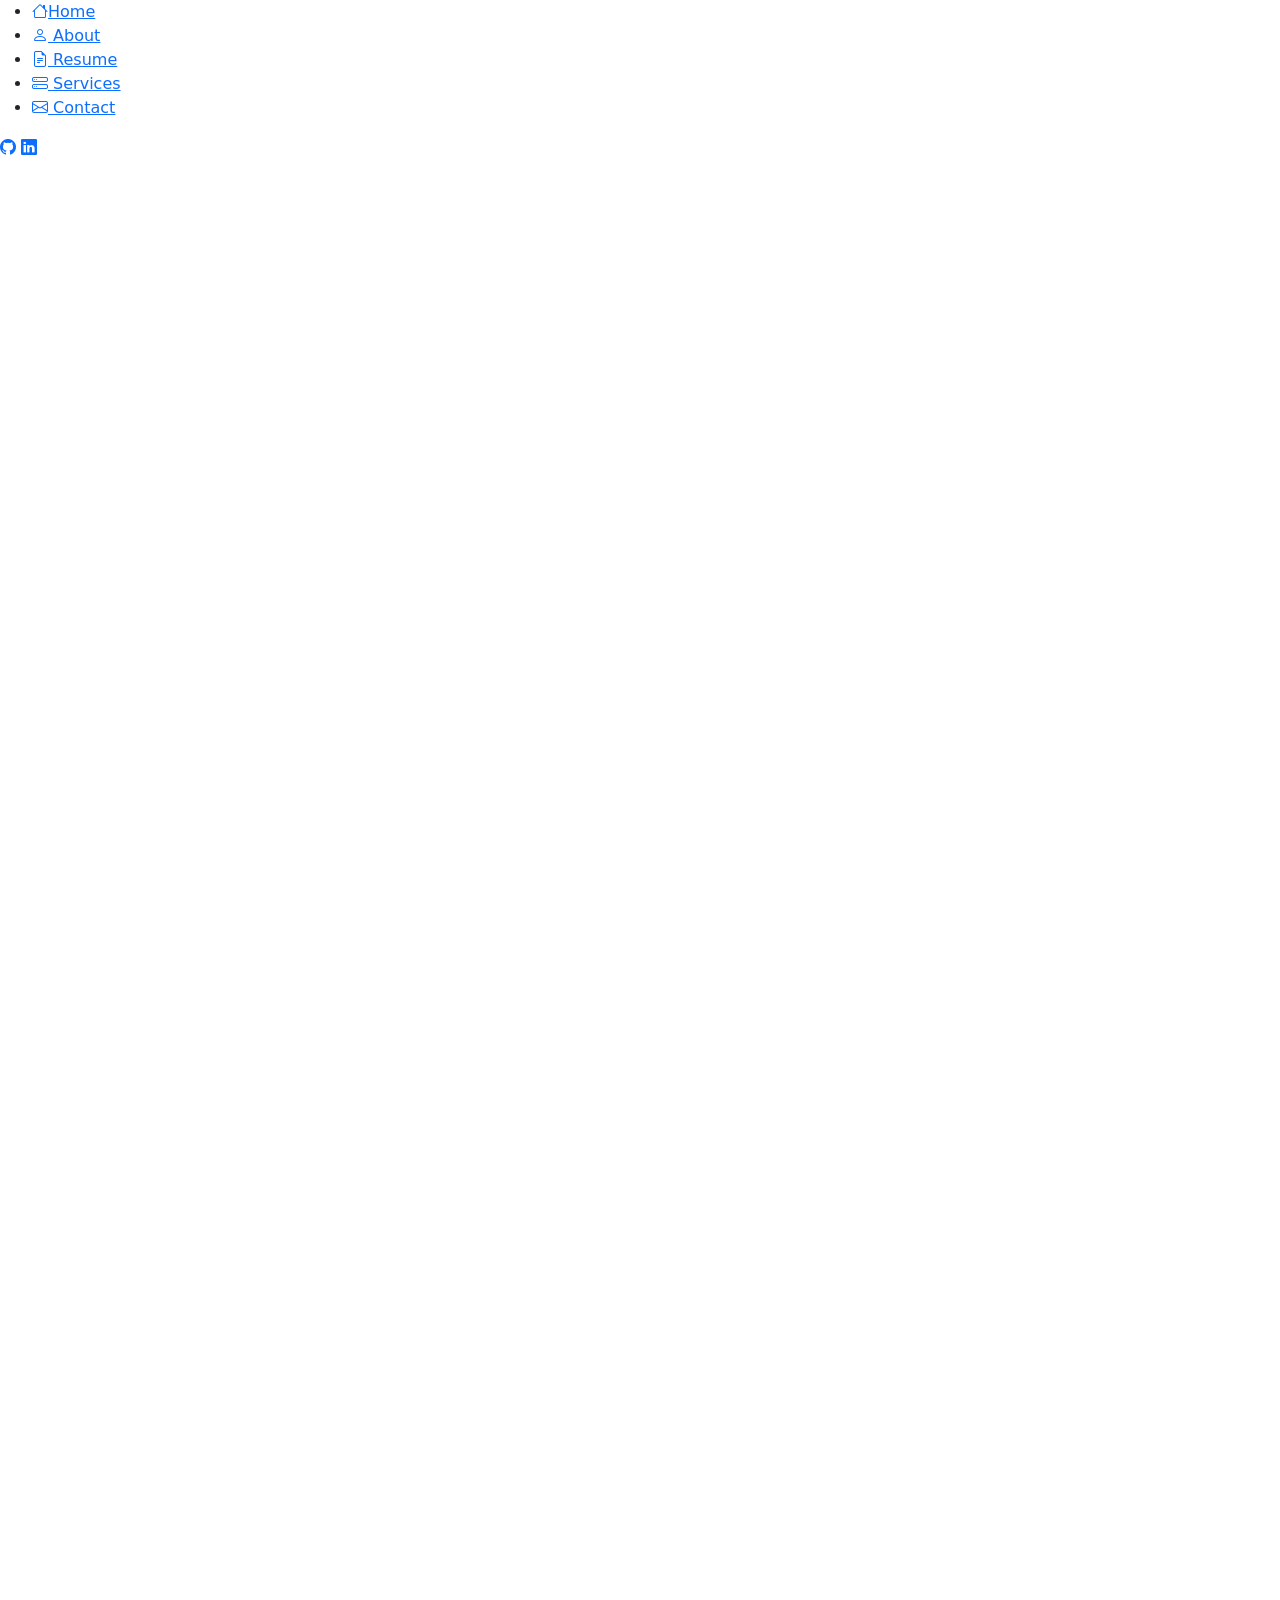
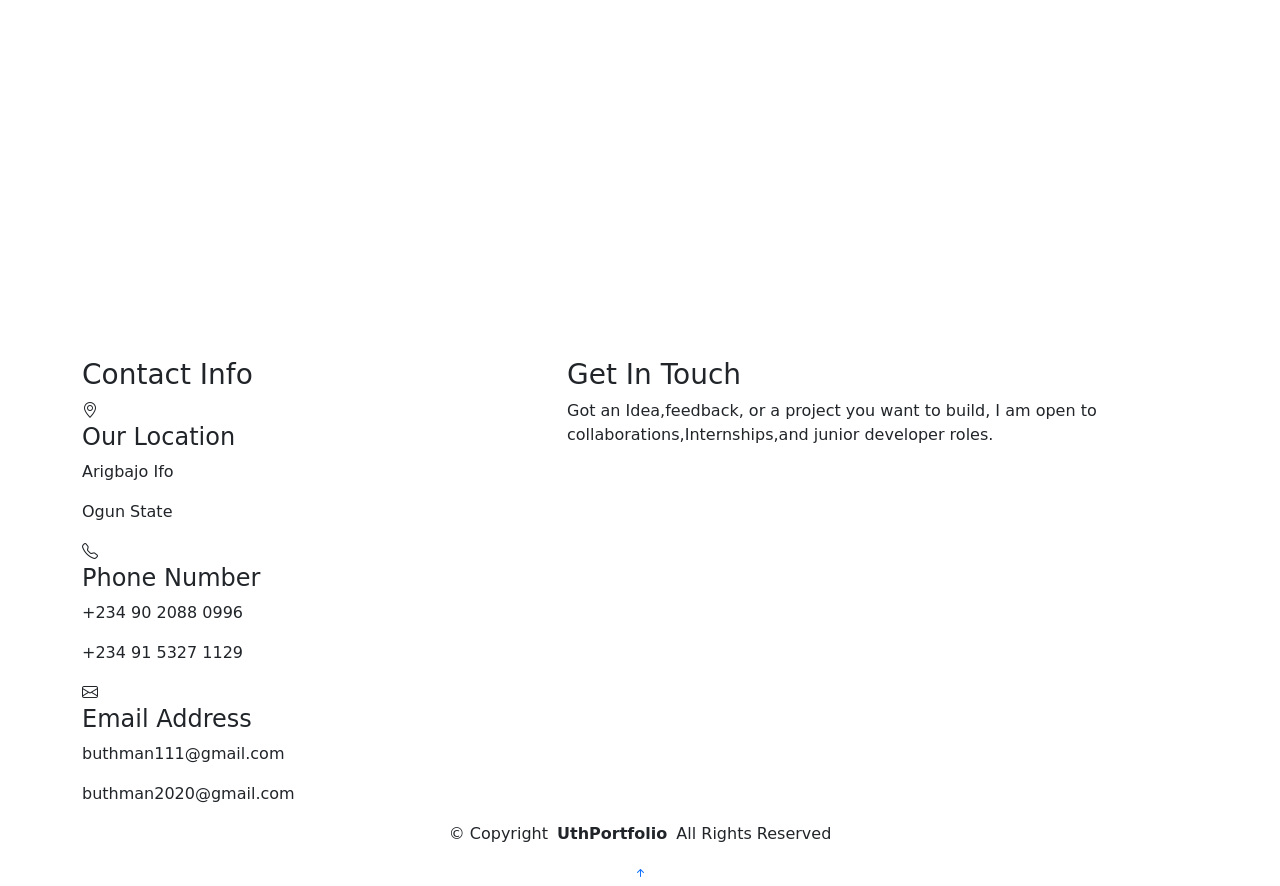
==== index.html @ cae0f58d "Third" ====
<!DOCTYPE html>
<html lang="en">

<head>
    <meta charset="utf-8">
    <meta content="width=device-width, initial-scale=1.0" name="viewport">
    <title>Uthman Portfolio</title>
    <meta name="description" content="">
    <meta name="keywords" content="">

    
   <link rel="stylesheet" href="https://cdnjs.cloudflare.com/ajax/libs/font-awesome/6.5.0/css/all.min.css" />

    <!-- Fonts -->
    <link href="https://fonts.googleapis.com" rel="preconnect">
    <link href="https://fonts.gstatic.com" rel="preconnect" crossorigin>
    <link href="https://fonts.googleapis.com/css2?family=Roboto:ital,wght@0,100;0,300;0,400;0,500;0,700;0,900;1,100;1,300;1,400;1,500;1,700;1,900&family=Ubuntu:ital,wght@0,300;0,400;0,500;0,700;1,300;1,400;1,500;1,700&family=Nunito:ital,wght@0,200;0,300;0,400;0,500;0,600;0,700;0,800;0,900;1,200;1,300;1,400;1,500;1,600;1,700;1,800;1,900&display=swap" rel="stylesheet">

    <!-- Vendor CSS Files -->
    <link href="assets/vendor/bootstrap/css/bootstrap.min.css" rel="stylesheet">
    <link href="assets/vendor/bootstrap-icons/bootstrap-icons.css" rel="stylesheet">
    <link href="assets/vendor/aos/aos.css" rel="stylesheet">
    <link href="assets/vendor/glightbox/css/glightbox.min.css" rel="stylesheet">
    <link href="assets/vendor/swiper/swiper-bundle.min.css" rel="stylesheet">

    <!-- Main CSS File -->
    <link href="assets/css/main.css" rel="stylesheet">
</head>

<body class="index-page">

  <header id="header" class="header dark-background d-flex flex-column justify-content-center">
    <i class="header-toggle d-xl-none bi bi-list"></i>

    <div class="header-container d-flex flex-column align-items-start">
      <nav id="navmenu" class="navmenu">
        <ul>
          <li><a href="#hero" class="active"><i class="bi bi-house navicon"></i>Home</a></li>
          <li><a href="#about"><i class="bi bi-person navicon"></i> About</a></li>
          <li><a href="#resume"><i class="bi bi-file-earmark-text navicon"></i> Resume</a></li>
          <li><a href="#services"><i class="bi bi-hdd-stack navicon"></i> Services</a></li>
          <!-- <li class="dropdown"><a href="#"><i class="bi bi-menu-button navicon"></i> <span>Dropdown</span> <i class="bi bi-chevron-down toggle-dropdown"></i></a>
            <ul>
              <li><a href="#">Dropdown 1</a></li>
              <li class="dropdown"><a href="#"><span>Deep Dropdown</span> <i class="bi bi-chevron-down toggle-dropdown"></i></a>
                <ul>
                  <li><a href="#">Deep Dropdown 1</a></li>
                  <li><a href="#">Deep Dropdown 2</a></li>
                  <li><a href="#">Deep Dropdown 3</a></li>
                  <li><a href="#">Deep Dropdown 4</a></li>
                  <li><a href="#">Deep Dropdown 5</a></li>
                </ul>
              </li>
              <li><a href="#">Dropdown 2</a></li>
              <li><a href="#">Dropdown 3</a></li>
              <li><a href="#">Dropdown 4</a></li>
            </ul>
          </li> -->
          <li><a href="#contact"><i class="bi bi-envelope navicon"></i> Contact</a></li>
        </ul>
      </nav>

      <div class="social-links text-center">
          <!-- <a href="#" class="twitter"><i class="bi bi-twitter-x"></i></a>
    <a href="#" class="facebook"><i class="bi bi-facebook"></i></a>
    <a href="#" class="instagram"><i class="bi bi-instagram"></i></a> -->
          <!-- <a href="#" class="google-plus"><i class="bi bi-skype"></i></a> -->
          <a href="https://github.com/anonimousbot" class="github"><i class="bi bi-github"></i></a>
          <a href="https://www.linkedin.com/in/bello-uthman-781828368/" class="linkedin"><i class="bi bi-linkedin"></i></a>
      </div>

    </div>

  </header>

  <main class="main">

    <!-- Hero Section -->
    <section id="hero" class="hero section">

      <div class="background-elements">
        <div class="bg-circle circle-1"></div>
        <div class="bg-circle circle-2"></div>
      </div>

      <div class="hero-content">

        <div class="container">
          <div class="row align-items-center">

            <div class="col-lg-6" data-aos="fade-right" data-aos-delay="100">
              <div class="hero-text">
                <h1>Port<span class="accent-text">Folio</span></h1>
                <h2>Bello Uthman</h2>
                <p class="lead">I'm a <span class="typed" data-typed-items="Software Engineer, Web Developer,UI/UX Designer, Creative Director"></span></p>
                <p class="description">Passionate about creating exceptional digital experiences that blend innovative design with functional development. Let's bring your vision to life.</p>

                <div class="hero-actions">
                  <!-- <a href="#portfolio" class="btn btn-primary">View My Work</a> -->
                  <a href="#contact" class="btn btn-outline">Get In Touch</a>
                </div>

                <div class="social-links">
                    <!-- <a href="#"><i class="bi bi-facebook"></i></a>
    <a href="#"><i class="bi bi-instagram"></i></a> -->
                    <a href="https://www.tiktok.com/@chiangmincodes" target="_blank">
                        <i class="fab fa-tiktok"></i>
                    </a>
                    <a href="https://github.com/anonimousbot"><i class="bi bi-github"></i></a>
                    <a href="https://www.linkedin.com/in/bello-uthman-781828368/"><i class="bi bi-linkedin"></i></a>
                </div>
              </div>
            </div>

            <div class="col-lg-6" data-aos="fade-left" data-aos-delay="200">
              <div class="hero-visual">
                <div class="profile-container">
                  <div class="profile-background"></div>
                  <img src="assets/img/profile/Snapchat-1827165172.jpg" alt="Bello Uthman" class="profile-image">
                </div>
              </div>
            </div>

          </div>
        </div>
      </div>

    </section><!-- /Hero Section -->

    <!-- About Section -->
    <section id="about" class="about section">

      <div class="container" data-aos="fade-up" data-aos-delay="100">

        <div class="row">
          <div class="col-lg-5" data-aos="zoom-in" data-aos-delay="200">
            <div class="profile-card">
              <div class="profile-header">
                <div class="profile-image">
                  <img src="assets/img/profile/pm_1734891302229_cmp.jpg" alt="Profile Image" class="img-fluid">
                </div>
                <div class="profile-badge">
                  <i class="bi bi-check-circle-fill"></i>
                </div>
              </div>

              <div class="profile-content">
                <h3>Bello Uthman</h3>
                <p class="profession">Software Engineer &amp; Ui/Ux Designer</p>

                <div class="contact-links">
                  <a href="mailto:buthman111@gmail.com" class="contact-item">
                    <i class="bi bi-envelope"></i>
                    buthman111@gmail.com
                  </a>
                  <a href="tel:+2349020880996" class="contact-item">
                    <i class="bi bi-telephone"></i>
                    +234 902 0880 996
                  </a>
                  <a href="#" class="contact-item">
                    <i class="bi bi-geo-alt"></i>
                    Lagos Nigeria
                  </a>
                </div>
              </div>
            </div>
          </div>

          <div class="col-lg-7" data-aos="fade-left" data-aos-delay="300">
            <div class="about-content">
              <div class="section-header">
                <span class="badge-text">Get to Know Me</span>
                <h2>Passionate About Creating Digital Experiences</h2>
              </div>

              <div class="description">
                <p>I’m a Software Engineer & UI/UX Designer who blends logic with creativity. I don’t just write code or design interfaces — I craft digital experiences that are functional, intuitive, and human. My approach is simple: build with precision, design with empathy, and deliver products people genuinely love to use.</p>

                <p>I love blending code and creativity — building things that work beautifully and feel effortless. For me, the challenge isn’t just making software run, but making it connect with people in a way that feels natural, simple, and even a little fun.</p>
              </div>

              <div class="stats-grid">
                <div class="stat-item">
                  <div class="stat-number">10+</div>
                  <div class="stat-label">Projects Completed</div>
                </div>
                <div class="stat-item">
                  <div class="stat-number">2+</div>
                  <div class="stat-label">Years Experience</div>
                </div>
                <div class="stat-item">
                  <div class="stat-number">90%</div>
                  <div class="stat-label">Client Satisfaction</div>
                </div>
              </div>

              <div class="details-grid">
                <div class="detail-row">
                  <div class="detail-item">
                    <span class="detail-label">Specialization</span>
                    <span class="detail-value">Back-end Development</span>
                  </div>
                  <div class="detail-item">
                    <span class="detail-label">Experience Level</span>
                    <span class="detail-value">Junior Developer</span>
                  </div>
                </div>
                <div class="detail-row">
                  <div class="detail-item">
                    <span class="detail-label">Education</span>
                    <span class="detail-value">Computer Science, Laspotech</span>
                  </div>
                  <div class="detail-item">
                    <span class="detail-label">Languages</span>
                    <span class="detail-value">English, Yoruba</span>
                  </div>
                </div>
              </div>

              <div class="cta-section">
                <!-- <a href="#" class="btn btn-primary">
                  <i class="bi bi-download"></i>
                  Download Resume
                </a> -->
                <a href="#" class="btn btn-outline">
                  <i class="bi bi-chat-dots"></i>
                  Let's Talk
                </a>
              </div>
            </div>
          </div>
        </div>

      </div>

    </section><!-- /About Section -->

    <!-- Stats Section -->
    <section id="stats" class="stats section light-background">

      <div class="container" data-aos="fade-up" data-aos-delay="100">

        <div class="row justify-content-center">
          <div class="col-lg-10">
            <div class="stats-wrapper">
              <div class="stats-item" data-aos="zoom-in" data-aos-delay="150">
                <div class="icon-wrapper">
                  <i class="bi bi-emoji-smile"></i>
                </div>
                <span data-purecounter-start="0" data-purecounter-end="10" data-purecounter-duration="1" class="purecounter"></span>
                <p>Happy Clients</p>
              </div><!-- End Stats Item -->

              <div class="stats-item" data-aos="zoom-in" data-aos-delay="200">
                <div class="icon-wrapper">
                  <i class="bi bi-journal-richtext"></i>
                </div>
                <span data-purecounter-start="0" data-purecounter-end="12" data-purecounter-duration="1" class="purecounter"></span>
                <p>Projects</p>
              </div><!-- End Stats Item -->

              <div class="stats-item" data-aos="zoom-in" data-aos-delay="250">
                <div class="icon-wrapper">
                  <i class="bi bi-headset"></i>
                </div>
                <span data-purecounter-start="0" data-purecounter-end="1463" data-purecounter-duration="1" class="purecounter"></span>
                <p>Hours Of Support</p>
              </div><!-- End Stats Item -->

              <div class="stats-item" data-aos="zoom-in" data-aos-delay="300">
                <div class="icon-wrapper">
                  <i class="bi bi-people"></i>
                </div>
                <span data-purecounter-start="0" data-purecounter-end="2" data-purecounter-duration="1" class="purecounter"></span>
                <p>Hard Workers</p>
              </div><!-- End Stats Item -->
            </div>
          </div>
        </div>

      </div>

    </section><!-- /Stats Section -->

    <!-- Skills Section -->
    <section id="skills" class="skills section">

      <!-- Section Title -->
      <div class="container section-title" data-aos="fade-up">
        <h2>Skills</h2>
        <p>I combine strong engineering expertise with a passion for human-centered design. I work with C#, .NET, ASP.NET MVC, Blazor, JavaScript, and SQL to build clean and scalable applications, while using Figma to craft interfaces that are responsive, accessible, and visually engaging. By merging these two worlds, I create digital experiences that are both functional and delightful</p>
      </div><!-- End Section Title -->

      <div class="container" data-aos="fade-up" data-aos-delay="100">

        <div class="row">
          <div class="col-lg-6">
            <div class="skills-category" data-aos="fade-up" data-aos-delay="200">
              <h3>Front-end Development</h3>
              <div class="skills-animation">
                <div class="skill-item">
                  <div class="d-flex justify-content-between align-items-center">
                    <h4>HTML/CSS</h4>
                    <span class="skill-percentage">95%</span>
                  </div>
                  <div class="progress">
                    <div class="progress-bar" role="progressbar" aria-valuenow="95" aria-valuemin="0" aria-valuemax="100"></div>
                  </div>
                  <div class="skill-tooltip">Expert level knowledge of semantic HTML5 and modern CSS3 techniques</div>
                </div>

                <div class="skill-item">
                  <div class="d-flex justify-content-between align-items-center">
                    <h4>JavaScript</h4>
                    <span class="skill-percentage">85%</span>
                  </div>
                  <div class="progress">
                    <div class="progress-bar" role="progressbar" aria-valuenow="85" aria-valuemin="0" aria-valuemax="100"></div>
                  </div>
                  <div class="skill-tooltip">Strong proficiency in ES6+, DOM manipulation, and modern frameworks</div>
                </div>

                <!-- <div class="skill-item">
                  <div class="d-flex justify-content-between align-items-center">
                    <h4>React</h4>
                    <span class="skill-percentage">80%</span>
                  </div>
                  <div class="progress">
                    <div class="progress-bar" role="progressbar" aria-valuenow="80" aria-valuemin="0" aria-valuemax="100"></div>
                  </div>
                  <div class="skill-tooltip">Experience with React hooks, state management, and component architecture</div>
                </div> -->
              </div>
            </div><!-- End Frontend Skills -->
          </div>

          <div class="col-lg-6">
            <div class="skills-category" data-aos="fade-up" data-aos-delay="300">
              <h3>Back-end Development</h3>
              <div class="skills-animation">
                <div class="skill-item">
                  <div class="d-flex justify-content-between align-items-center">
                    <h4>Asp.Net Mvc</h4>
                    <span class="skill-percentage">95%</span>
                  </div>
                  <div class="progress">
                    <div class="progress-bar" role="progressbar" aria-valuenow="75" aria-valuemin="0" aria-valuemax="100"></div>
                  </div>
                  <div class="skill-tooltip">Web application development using ASP.NET MVC with Razor views and MVC architecture.</div>
                </div>

                <div class="skill-item">
                  <div class="d-flex justify-content-between align-items-center">
                    <h4>Asp.Net Web Api</h4>
                    <span class="skill-percentage">85%</span>
                  </div>
                  <div class="progress">
                    <div class="progress-bar" role="progressbar" aria-valuenow="70" aria-valuemin="0" aria-valuemax="100"></div>
                  </div>
                  <div class="skill-tooltip">Build RESTful APIs using ASP.NET Web API, implementing CRUD operations, routing, model validation, and JSON-based data exchange for client-server communication.</div>
                </div>
                <div class="skill-item">
                  <div class="d-flex justify-content-between align-items-center">
                    <h4>SQL</h4>
                    <span class="skill-percentage">85%</span>
                  </div>
                  <div class="progress">
                    <div class="progress-bar" role="progressbar" aria-valuenow="65" aria-valuemin="0" aria-valuemax="100"></div>
                  </div>
                  <div class="skill-tooltip">Database design, optimization, and complex queries</div>
                </div>
              </div>
            </div><!-- End Backend Skills -->
          </div>
        </div>

      </div>

    </section><!-- /Skills Section -->

    <!-- Resume Section -->
    <section id="resume" class="resume section">

      <!-- Section Title -->
      <div class="container section-title" data-aos="fade-up">
        <h2>Resume</h2>
        <p>I am a passionate junior software developer with experience building console and web applications using C# and .NET. I enjoy solving problems, learning new technologies, and turning ideas into functional software solutions.</p>
      </div><!-- End Section Title -->

      <div class="container" data-aos="fade-up" data-aos-delay="100">

        <div class="row gy-4">
          <!-- Left column with summary and contact -->
          <div class="col-lg-4">
            <div class="resume-side" data-aos="fade-right" data-aos-delay="100">
              <div class="profile-img mb-4">
                <img src="assets/img/profile/IMG-20221202-WA0075.jpg" alt="Profile" class="img-fluid rounded">
              </div>

              <h3>Professional Summary</h3>
              <p>Driven software architect with expertise in developing scalable, high-performance enterprise solutions. Passionate about leveraging cutting-edge technologies to solve complex business challenges.</p>

              <h3 class="mt-4">Contact Information</h3>
              <ul class="contact-info list-unstyled">
                <li><i class="bi bi-geo-alt"></i> ifo Ogun state Nigeria</li>
                <li><i class="bi bi-envelope"></i> buthman111@gmail.com</li>
                <li><i class="bi bi-phone"></i> +234-902-0880-996</li>
                <li><i class="bi bi-linkedin"></i> linkedin.com/in/bello-uthman</li>
              </ul>

              <div class="skills-animation mt-4">
                <h3>Technical Skills</h3>
                <div class="skill-item">
                  <div class="d-flex justify-content-between">
                    <span>Web Development</span>
                    <span>95%</span>
                  </div>
                  <div class="progress">
                    <div class="progress-bar" role="progressbar" aria-valuenow="95" aria-valuemin="0" aria-valuemax="100"></div>
                  </div>
                </div>

                <div class="skill-item">
                  <div class="d-flex justify-content-between">
                    <span>UI/UX Design</span>
                    <span>85%</span>
                  </div>
                  <div class="progress">
                    <div class="progress-bar" role="progressbar" aria-valuenow="85" aria-valuemin="0" aria-valuemax="100"></div>
                  </div>
                </div>

                <div class="skill-item">
                  <div class="d-flex justify-content-between">
                    <span>Cloud Architecture</span>
                    <span>90%</span>
                  </div>
                  <div class="progress">
                    <div class="progress-bar" role="progressbar" aria-valuenow="90" aria-valuemin="0" aria-valuemax="100"></div>
                  </div>
                </div>

                <div class="skill-item">
                  <div class="d-flex justify-content-between">
                    <span>Project Management</span>
                    <span>80%</span>
                  </div>
                  <div class="progress">
                    <div class="progress-bar" role="progressbar" aria-valuenow="80" aria-valuemin="0" aria-valuemax="100"></div>
                  </div>
                </div>
              </div>
            </div>
          </div>

          <!-- Right column with experience and education -->
          <div class="col-lg-8 ps-4 ps-lg-5">
            <!-- Experience Section -->
            <div class="resume-section" data-aos="fade-up">
              <h3><i class="bi bi-briefcase me-2"></i>Professional Experience</h3>

              <div class="resume-item">
                <h4>Intern</h4>
                <h5>Jan 2022 - March 2022</h5>
                <p class="company"><i class="bi bi-building"></i> FarEast Merchantile Co limited</p>
                <ul>
                  <li>Developed It Software Solutions including Api using C#</li>
                  <li>I Helped Staff Setup  desktop and laptops ready for use</li>
                  <li>Built a simple clone screen for the FMCL web app</li>
                </ul>
              </div>
            </div> 

            <!-- Education Section -->
            <div class="resume-section" data-aos="fade-up" data-aos-delay="100">
              <h3><i class="bi bi-mortarboard me-2"></i>Education</h3>

              <div class="resume-item">
                <h4>Ordinary National Diploma in Computer Science</h4>
                <h5>2021 - 2023</h5>
                <p class="company"><i class="bi bi-building"></i> Lagos State Polytechnic ikorodu</p>
                <p>Graduated with upper Credit.</p>
              </div>

              <div class="resume-item">
                <h4>National Skills Qualification in software engineering</h4>
                <h5>2024 - 2026</h5>
                <p class="company"><i class="bi bi-building"></i>Masroor Internatioal College(MITC)</p>
                <p>Aspiring Software Engineer</p>
              </div>
            </div>

            <!-- Certifications Section -->
            <div class="resume-section" data-aos="fade-up" data-aos-delay="200">
              <h3><i class="bi bi-award me-2"></i>Certifications</h3>

              <div class="resume-item">
                <h4>OND in Computer Science</h4>
                <h5>2023</h5>
              </div>

              <div class="resume-item">
                <h4>NSQ level 5</h4>
                <h5>2026</h5>
              </div>
            </div>
          </div>
        </div>

      </div>

    </section><!-- /Resume Section -->

    <!-- Services Section -->
    <section id="services" class="services section">

      <!-- Section Title -->
      <div class="container section-title" data-aos="fade-up">
        <h2>Services</h2>
      </div><!-- End Section Title -->

      <div class="container" data-aos="fade-up" data-aos-delay="100">

        <div class="service-header">
          <div class="row align-items-center">
            <div class="col-lg-8 col-md-12">
              <div class="service-intro">
                <h2 class="service-heading">
                  <div>Innovative business</div>
                  <div><span>performance solutions</span></div>
                </h2>
              </div>
            </div>
            <div class="col-lg-4 col-md-12">
              <div class="service-summary">
                <p>
                  We integrate forward-thinking strategies, creative approaches, and state-of-the-art technologies to deliver exceptional customer experiences that drive growth and engage target markets.
                </p>
              </div>
            </div>
          </div>
        </div>

        <div class="row justify-content-center">
          <div class="col-lg-4 col-md-6" data-aos="fade-up" data-aos-delay="100">
            <div class="service-card position-relative z-1">
              <div class="service-icon">
                <i class="bi bi-palette"></i>
              </div>
              <a href="index.html" class="card-action d-flex align-items-center justify-content-center rounded-circle">
                <i class="bi bi-arrow-up-right"></i>
              </a>
              <h3>
                <a href="index.html">
                  Software <span>Developments</span>
                </a>
              </h3>
              <p>
                We build efficient, scalable, and maintainable software solutions.
                From web applications to desktop tools, I use modern technologies like C#, .NET, and ASP.NET Core to craft reliable systems that solve real-world problems.

              </p>
            </div>
          </div>
          <div class="col-lg-4 col-md-6" data-aos="fade-up" data-aos-delay="200">
            <div class="service-card position-relative z-1">
              <div class="service-icon">
                <i class="bi bi-gem"></i>
              </div>
              <a href="service-details.html" class="card-action d-flex align-items-center justify-content-center rounded-circle">
                <i class="bi bi-arrow-up-right"></i>
              </a>
              <h3>
                <a href="service-details.html">
                  System Design & <span>Architecture</span>
                </a>
              </h3>
              <p>
                We create strong foundations for software projects.
                Using clean architecture principles, database modeling, and API design, I ensure that every project is built with performance, flexibility, and long-term growth in mind.

              </p>
            </div>
          </div>
          <div class="col-lg-4 col-md-6" data-aos="fade-up" data-aos-delay="300">
            <div class="service-card position-relative z-1">
              <div class="service-icon">
                <i class="bi bi-megaphone"></i>
              </div>
              <a href="service-details.html" class="card-action d-flex align-items-center justify-content-center rounded-circle">
                <i class="bi bi-arrow-up-right"></i>
              </a>
              <h3>
                <a href="service-details.html">
                   Web <span>Development</span>
                </a>
              </h3>
              <p>
                  We develop fast, secure, and user-friendly web applications.
                  I specialize in ASP.NET MVC, Entity Framework, and front-end integration to deliver professional business websites and admin dashboards.
              </p>
            </div>
          </div>
         
      </div>

    </section><!-- /Services Section -->

    <!-- Testimonials Section -->
    <!-- <section id="testimonials" class="testimonials section light-background">

      
      <div class="container section-title" data-aos="fade-up">
        <h2>Testimonials</h2>
        <p>Necessitatibus eius consequatur ex aliquid fuga eum quidem sint consectetur velit</p>
      </div>
      <div class="container">

        <div class="testimonial-masonry">

          <div class="testimonial-item" data-aos="fade-up">
            <div class="testimonial-content">
              <div class="quote-pattern">
                <i class="bi bi-quote"></i>
              </div>
              <p>Implementing innovative strategies has revolutionized our approach to market challenges and competitive positioning.</p>
              <div class="client-info">
                <div class="client-image">
                  <img src="assets/img/person/person-f-7.webp" alt="Client">
                </div>
                <div class="client-details">
                  <h3>Rachel Bennett</h3>
                  <span class="position">Strategy Director</span>
                </div>
              </div>
            </div>
          </div>

          <div class="testimonial-item highlight" data-aos="fade-up" data-aos-delay="100">
            <div class="testimonial-content">
              <div class="quote-pattern">
                <i class="bi bi-quote"></i>
              </div>
              <p>Exceptional service delivery and innovative solutions have transformed our business operations, leading to remarkable growth and enhanced customer satisfaction across all touchpoints.</p>
              <div class="client-info">
                <div class="client-image">
                  <img src="assets/img/person/person-m-7.webp" alt="Client">
                </div>
                <div class="client-details">
                  <h3>Daniel Morgan</h3>
                  <span class="position">Chief Innovation Officer</span>
                </div>
              </div>
            </div>
          </div>

          <div class="testimonial-item" data-aos="fade-up" data-aos-delay="200">
            <div class="testimonial-content">
              <div class="quote-pattern">
                <i class="bi bi-quote"></i>
              </div>
              <p>Strategic partnership has enabled seamless digital transformation and operational excellence.</p>
              <div class="client-info">
                <div class="client-image">
                  <img src="assets/img/person/person-f-8.webp" alt="Client">
                </div>
                <div class="client-details">
                  <h3>Emma Thompson</h3>
                  <span class="position">Digital Lead</span>
                </div>
              </div>
            </div>
          </div>

          <div class="testimonial-item" data-aos="fade-up" data-aos-delay="300">
            <div class="testimonial-content">
              <div class="quote-pattern">
                <i class="bi bi-quote"></i>
              </div>
              <p>Professional expertise and dedication have significantly improved our project delivery timelines and quality metrics.</p>
              <div class="client-info">
                <div class="client-image">
                  <img src="assets/img/person/person-m-8.webp" alt="Client">
                </div>
                <div class="client-details">
                  <h3>Christopher Lee</h3>
                  <span class="position">Technical Director</span>
                </div>
              </div>
            </div>
          </div>

          <div class="testimonial-item highlight" data-aos="fade-up" data-aos-delay="400">
            <div class="testimonial-content">
              <div class="quote-pattern">
                <i class="bi bi-quote"></i>
              </div>
              <p>Collaborative approach and industry expertise have revolutionized our product development cycle, resulting in faster time-to-market and increased customer engagement levels.</p>
              <div class="client-info">
                <div class="client-image">
                  <img src="assets/img/person/person-f-9.webp" alt="Client">
                </div>
                <div class="client-details">
                  <h3>Olivia Carter</h3>
                  <span class="position">Product Manager</span>
                </div>
              </div>
            </div>
          </div>

          <div class="testimonial-item" data-aos="fade-up" data-aos-delay="500">
            <div class="testimonial-content">
              <div class="quote-pattern">
                <i class="bi bi-quote"></i>
              </div>
              <p>Innovative approach to user experience design has significantly enhanced our platform's engagement metrics and customer retention rates.</p>
              <div class="client-info">
                <div class="client-image">
                  <img src="assets/img/person/person-m-13.webp" alt="Client">
                </div>
                <div class="client-details">
                  <h3>Nathan Brooks</h3>
                  <span class="position">UX Director</span>
                </div>
              </div>
            </div>
          </div>

        </div>

      </div>

    </section>/Testimonials Section -->

    <!-- Contact Section -->
    <section id="contact" class="contact section">

      <!-- Section Title -->
      <div class="container section-title" data-aos="fade-up">
        <h2>Contact</h2>
        <p></p>
      </div><!-- End Section Title -->

      <div class="container">

        <div class="row g-4 g-lg-5">
          <div class="col-lg-5">
            <div class="info-box">
              <h3>Contact Info</h3>
              <!-- <p>Praesent sapien massa, convallis a pellentesque nec, egestas non nisi. Vestibulum ante ipsum primis.</p> -->

              <div class="info-item">
                <div class="icon-box">
                  <i class="bi bi-geo-alt"></i>
                </div>
                <div class="content">
                  <h4>Our Location</h4>
                  <p>Arigbajo Ifo</p>
                  <p>Ogun State</p>
                </div>
              </div>

              <div class="info-item">
                <div class="icon-box">
                  <i class="bi bi-telephone"></i>
                </div>
                <div class="content">
                  <h4>Phone Number</h4>
                  <p>+234 90 2088 0996</p>
                  <p>+234 91 5327 1129</p>
                </div>
              </div>

              <div class="info-item">
                <div class="icon-box">
                  <i class="bi bi-envelope"></i>
                </div>
                <div class="content">
                  <h4>Email Address</h4>
                  <p>buthman111@gmail.com</p>
                  <p>buthman2020@gmail.com</p>
                </div>
              </div>
            </div>
          </div>

          <div class="col-lg-7">
            <div class="contact-form">
              <h3>Get In Touch</h3>
              <p>Got an Idea,feedback, or a project you want to build, I am open to collaborations,Internships,and junior developer roles.</p>
<!-- 
              <form action="forms/contact.php" method="post" class="php-email-form">
                <div class="row gy-4">

                  <div class="col-md-6">
                    <input type="text" name="name" class="form-control" placeholder="Your Name" required="">
                  </div>

                  <div class="col-md-6 ">
                    <input type="email" class="form-control" name="email" placeholder="Your Email" required="">
                  </div>

                  <div class="col-12">
                    <input type="text" class="form-control" name="subject" placeholder="Subject" required="">
                  </div>

                  <div class="col-12">
                    <textarea class="form-control" name="message" rows="6" placeholder="Message" required=""></textarea>
                  </div>

                  <div class="col-12 text-center">
                    <div class="loading">Loading</div>
                    <div class="error-message"></div>
                    <div class="sent-message">Your message has been sent. Thank you!</div>

                    <button type="submit" class="btn">Send Message</button>
                  </div>

                </div>
              </form> -->

            </div>
          </div>

        </div>

      </div>

    </section><!-- /Contact Section -->

  </main>

  <footer id="footer" class="footer position-relative">

    <div class="container">
      <div class="copyright text-center ">
        <p>© <span>Copyright</span> <strong class="px-1 sitename">UthPortfolio</strong> <span>All Rights Reserved</span></p>
      </div>
      <div class="credits">
        <!-- All the links in the footer should remain intact. -->
        <!-- You can delete the links only if you've purchased the pro version. -->
        <!-- Licensing information: https://bootstrapmade.com/license/ -->
        <!-- Purchase the pro version with working PHP/AJAX contact form: [buy-url] -->
      </div>
    </div>

  </footer>

  <!-- Scroll Top -->
  <a href="#" id="scroll-top" class="scroll-top d-flex align-items-center justify-content-center"><i class="bi bi-arrow-up-short"></i></a>

  <!-- Preloader -->
  <div id="preloader"></div>

  <!-- Vendor JS Files -->
  <script src="assets/vendor/bootstrap/js/bootstrap.bundle.min.js"></script>
  <script src="assets/vendor/php-email-form/validate.js"></script>
  <script src="assets/vendor/aos/aos.js"></script>
  <script src="assets/vendor/typed.js/typed.umd.js"></script>
  <script src="assets/vendor/purecounter/purecounter_vanilla.js"></script>
  <script src="assets/vendor/waypoints/noframework.waypoints.js"></script>
  <script src="assets/vendor/isotope-layout/isotope.pkgd.min.js"></script>
  <script src="assets/vendor/imagesloaded/imagesloaded.pkgd.min.js"></script>
  <script src="assets/vendor/glightbox/js/glightbox.min.js"></script>
  <script src="assets/vendor/swiper/swiper-bundle.min.js"></script>

  <!-- Main JS File -->
  <script src="assets/js/main.js"></script>

</body>

</html>
---- assets/css/main.css ----
/**
* Template Name: SnapFolio
* Template URL: https://bootstrapmade.com/snapfolio-bootstrap-portfolio-template/
* Updated: Jul 21 2025 with Bootstrap v5.3.7
* Author: BootstrapMade.com
* License: https://bootstrapmade.com/license/
*/

/*--------------------------------------------------------------
# Font & Color Variables
# Help: https://bootstrapmade.com/color-system/
--------------------------------------------------------------*/
/* Fonts */
:root {
  --default-font: "Roboto",  system-ui, -apple-system, "Segoe UI", Roboto, "Helvetica Neue", Arial, "Noto Sans", "Liberation Sans", sans-serif, "Apple Color Emoji", "Segoe UI Emoji", "Segoe UI Symbol", "Noto Color Emoji";
  --heading-font: "Ubuntu",  sans-serif;
  --nav-font: "Nunito",  sans-serif;
}

/* Global Colors - The following color variables are used throughout the website. Updating them here will change the color scheme of the entire website */
:root { 
  --background-color: #1f1f1f; /* Background color for the entire website, including individual sections */
  --default-color: #ffffff; /* Default color used for the majority of the text content across the entire website */
  --heading-color: #ffffff; /* Color for headings, subheadings and title throughout the website */
  --accent-color: #ececec; /* Accent color that represents your brand on the website. It's used for buttons, links, and other elements that need to stand out */
  --surface-color: #232323; /* The surface color is used as a background of boxed elements within sections, such as cards, icon boxes, or other elements that require a visual separation from the global background. */
  --contrast-color: #310606; /* Contrast color for text, ensuring readability against backgrounds of accent, heading, or default colors. */
}

/* Nav Menu Colors - The following color variables are used specifically for the navigation menu. They are separate from the global colors to allow for more customization options */
:root {
  --nav-color: rgba(236, 236, 236, 0.59);  /* The default color of the main navmenu links */
  --nav-hover-color: #ffffff; /* Applied to main navmenu links when they are hovered over or active */
  --nav-mobile-background-color: #393939; /* Used as the background color for mobile navigation menu */
  --nav-dropdown-background-color: #393939; /* Used as the background color for dropdown items that appear when hovering over primary navigation items */
  --nav-dropdown-color: #ffffff; /* Used for navigation links of the dropdown items in the navigation menu. */
  --nav-dropdown-hover-color: #ececec; /* Similar to --nav-hover-color, this color is applied to dropdown navigation links when they are hovered over. */
}

/* Color Presets - These classes override global colors when applied to any section or element, providing reuse of the sam color scheme. */

.light-background {
  --background-color: #2c2c2c;
  --surface-color: #323232;
}

.dark-background {
  --background-color: #040b14;
  --default-color: #ffffff;
  --heading-color: #ffffff;
  --surface-color: #151f2b;
  --contrast-color: #ffffff;
}

/* Smooth scroll */
:root {
  scroll-behavior: smooth;
}

/*--------------------------------------------------------------
# General Styling & Shared Classes
--------------------------------------------------------------*/
body {
  color: var(--default-color);
  background-color: var(--background-color);
  font-family: var(--default-font);
}

a {
  color: var(--accent-color);
  text-decoration: none;
  transition: 0.3s;
}

a:hover {
  color: color-mix(in srgb, var(--accent-color), transparent 25%);
  text-decoration: none;
}

h1,
h2,
h3,
h4,
h5,
h6 {
  color: var(--heading-color);
  font-family: var(--heading-font);
}

/* PHP Email Form Messages
------------------------------*/
.php-email-form .error-message {
  display: none;
  background: #df1529;
  color: #ffffff;
  text-align: left;
  padding: 15px;
  margin-bottom: 24px;
  font-weight: 600;
}

.php-email-form .sent-message {
  display: none;
  color: #ffffff;
  background: #059652;
  text-align: center;
  padding: 15px;
  margin-bottom: 24px;
  font-weight: 600;
}

.php-email-form .loading {
  display: none;
  background: var(--surface-color);
  text-align: center;
  padding: 15px;
  margin-bottom: 24px;
}

.php-email-form .loading:before {
  content: "";
  display: inline-block;
  border-radius: 50%;
  width: 24px;
  height: 24px;
  margin: 0 10px -6px 0;
  border: 3px solid var(--accent-color);
  border-top-color: var(--surface-color);
  animation: php-email-form-loading 1s linear infinite;
}

@keyframes php-email-form-loading {
  0% {
    transform: rotate(0deg);
  }

  100% {
    transform: rotate(360deg);
  }
}

/*--------------------------------------------------------------
# Global Header
--------------------------------------------------------------*/
.header {
  --background-color: #1b1b1b;
  --contrast-color: #444444;
  color: var(--default-color);
  position: fixed;
  top: 0;
  left: 0;
  bottom: 0;
  padding: 0 15px;
  width: 300px;
  transition: all ease-in-out 0.3s;
  overflow-y: auto;
  z-index: 997;
}

.header .header-container {
  border-radius: 20px;
  padding: 15px;
  background-color: var(--background-color);
  border: 1px solid color-mix(in srgb, var(--default-color), transparent 80%);
}

.header .social-links {
  margin: 0 0 10px 0;
}

.header .social-links a {
  font-size: 16px;
  display: inline-flex;
  align-items: center;
  justify-content: center;
  background: color-mix(in srgb, var(--default-color), transparent 90%);
  color: var(--default-color);
  margin: 0 2px;
  border-radius: 50%;
  text-align: center;
  width: 40px;
  height: 40px;
  transition: 0.3s;
}

.header .social-links a:hover {
  color: var(--contrast-color);
  background: var(--accent-color);
}

@media (min-width: 1200px) {

  .header~main,
  .header~#footer {
    margin-left: 330px;
  }
}

@media (max-width: 1199px) {
  .header {
    left: -100%;
  }
}

.header.header-show {
  left: 0;
}

.header .header-toggle {
  color: var(--contrast-color);
  background-color: var(--accent-color);
  font-size: 22px;
  display: flex;
  align-items: center;
  justify-content: center;
  width: 40px;
  height: 40px;
  border-radius: 50%;
  cursor: pointer;
  position: fixed;
  top: 15px;
  right: 15px;
  z-index: 9999;
  transition: background-color 0.3s;
}

.header .header-toggle:hover {
  color: var(--contrast-color);
  background-color: color-mix(in srgb, var(--accent-color) 90%, white 15%);
}

/*--------------------------------------------------------------
# Navigation Menu
--------------------------------------------------------------*/
.mobile-nav-toggle {
  display: none;
}

.navmenu {
  padding: 0;
  z-index: 9997;
  width: 100%;
}

.navmenu ul {
  list-style: none;
  padding: 0 0 20px 0;
  margin: 0;
}

.navmenu a,
.navmenu a:focus {
  color: var(--nav-color);
  padding: 15px 10px;
  font-family: var(--nav-font);
  font-size: 16px;
  font-weight: 400;
  display: flex;
  align-items: center;
  white-space: nowrap;
  transition: 0.3s;
  width: 100%;
}

.navmenu a .navicon,
.navmenu a:focus .navicon {
  font-size: 20px;
  margin-right: 10px;
}

.navmenu a .toggle-dropdown,
.navmenu a:focus .toggle-dropdown {
  font-size: 12px;
  line-height: 0;
  margin-left: auto;
  width: 30px;
  height: 30px;
  display: flex;
  align-items: center;
  justify-content: center;
  border-radius: 50%;
  transition: 0.3s;
  flex-shrink: 0;
  background-color: color-mix(in srgb, var(--accent-color), transparent 90%);
}

.navmenu a .toggle-dropdown:hover,
.navmenu a:focus .toggle-dropdown:hover {
  background-color: var(--accent-color);
  color: var(--contrast-color);
}

.navmenu a:hover,
.navmenu .active,
.navmenu .active:focus {
  color: var(--nav-hover-color);
}

.navmenu a:hover .navicon,
.navmenu .active .navicon,
.navmenu .active:focus .navicon {
  color: var(--accent-color);
}

.navmenu .active .toggle-dropdown,
.navmenu .active:focus .toggle-dropdown {
  background-color: var(--accent-color);
  color: var(--contrast-color);
  transform: rotate(180deg);
}

.navmenu .dropdown {
  display: block;
}

.navmenu .dropdown a,
.navmenu .dropdown a:focus {
  color: --nav-dropdown-color;
}

.navmenu .dropdown a:hover,
.navmenu .dropdown .active,
.navmenu .dropdown .active:focus {
  color: var(--nav-dropdown-hover-color);
}

.navmenu .dropdown ul {
  position: static;
  display: none;
  z-index: 99;
  padding: 5px 10px;
  margin: 5px 10px;
  background-color: var(--nav-dropdown-background-color);
  border: 1px solid color-mix(in srgb, var(--default-color), transparent 90%);
  box-shadow: none;
  transition: all 0.5s ease-in-out;
}

.navmenu .dropdown ul ul {
  background-color: rgba(33, 37, 41, 0.1);
}

.navmenu .dropdown>.dropdown-active {
  display: block;
  background-color: rgba(33, 37, 41, 0.03);
}

/*--------------------------------------------------------------
# Global Footer
--------------------------------------------------------------*/
.footer {
  color: var(--default-color);
  background-color: var(--background-color);
  font-size: 14px;
  padding: 0 0 40px 0;
  position: relative;
}

.footer .copyright {
  padding-top: 40px;
  border-top: 1px solid color-mix(in srgb, var(--default-color), transparent 90%);
}

.footer .copyright p {
  margin-bottom: 0;
}

.footer .credits {
  margin-top: 4px;
  font-size: 13px;
  text-align: center;
}

/*--------------------------------------------------------------
# Preloader
--------------------------------------------------------------*/
#preloader {
  position: fixed;
  inset: 0;
  z-index: 999999;
  overflow: hidden;
  background: var(--background-color);
  transition: all 0.6s ease-out;
}

#preloader:before {
  content: "";
  position: fixed;
  top: calc(50% - 30px);
  left: calc(50% - 30px);
  border: 6px solid #ffffff;
  border-color: var(--accent-color) transparent var(--accent-color) transparent;
  border-radius: 50%;
  width: 60px;
  height: 60px;
  animation: animate-preloader 1.5s linear infinite;
}

@keyframes animate-preloader {
  0% {
    transform: rotate(0deg);
  }

  100% {
    transform: rotate(360deg);
  }
}

/*--------------------------------------------------------------
# Scroll Top Button
--------------------------------------------------------------*/
.scroll-top {
  position: fixed;
  visibility: hidden;
  opacity: 0;
  right: 15px;
  bottom: -15px;
  z-index: 99999;
  background-color: var(--accent-color);
  width: 44px;
  height: 44px;
  border-radius: 50px;
  transition: all 0.4s;
}

.scroll-top i {
  font-size: 24px;
  color: var(--contrast-color);
  line-height: 0;
}

.scroll-top:hover {
  background-color: color-mix(in srgb, var(--accent-color), transparent 20%);
  color: var(--contrast-color);
}

.scroll-top.active {
  visibility: visible;
  opacity: 1;
  bottom: 15px;
}

/*--------------------------------------------------------------
# Disable aos animation delay on mobile devices
--------------------------------------------------------------*/
@media screen and (max-width: 768px) {
  [data-aos-delay] {
    transition-delay: 0 !important;
  }
}

/*--------------------------------------------------------------
# Global Page Titles & Breadcrumbs
--------------------------------------------------------------*/
.page-title {
  color: var(--default-color);
  padding: 25px 0 0 0;
  position: relative;
}

.page-title .container {
  border-bottom: 1px solid color-mix(in srgb, var(--default-color), transparent 90%);
  padding-bottom: 25px;
}

.page-title h1 {
  font-size: 24px;
  font-weight: 700;
}

.page-title .breadcrumbs ol {
  display: flex;
  flex-wrap: wrap;
  list-style: none;
  padding: 0;
  margin: 0;
  font-size: 14px;
  font-weight: 400;
}

.page-title .breadcrumbs ol li+li {
  padding-left: 10px;
}

.page-title .breadcrumbs ol li+li::before {
  content: "/";
  display: inline-block;
  padding-right: 10px;
  color: color-mix(in srgb, var(--default-color), transparent 70%);
}

/*--------------------------------------------------------------
# Global Sections
--------------------------------------------------------------*/
section,
.section {
  color: var(--default-color);
  background-color: var(--background-color);
  padding: 60px 0;
  overflow: clip;
}

/*--------------------------------------------------------------
# Global Section Titles
--------------------------------------------------------------*/
.section-title {
  text-align: center;
  padding-bottom: 60px;
  position: relative;
}

.section-title h2 {
  font-size: 32px;
  font-weight: 700;
  position: relative;
}

.section-title h2:before,
.section-title h2:after {
  content: "";
  width: 50px;
  height: 2px;
  background: var(--accent-color);
  display: inline-block;
}

.section-title h2:before {
  margin: 0 15px 10px 0;
}

.section-title h2:after {
  margin: 0 0 10px 15px;
}

.section-title p {
  margin-bottom: 0;
}

/*--------------------------------------------------------------
# Hero Section
--------------------------------------------------------------*/
.hero {
  min-height: 100vh;
  position: relative;
  overflow: hidden;
  display: flex;
  align-items: center;
}

.hero .background-elements {
  position: absolute;
  top: 0;
  left: 0;
  width: 100%;
  height: 100%;
  z-index: 1;
  overflow: hidden;
}

.hero .background-elements .bg-circle {
  position: absolute;
  border-radius: 50%;
  background: linear-gradient(45deg, color-mix(in srgb, var(--accent-color), transparent 90%), color-mix(in srgb, var(--accent-color), transparent 95%));
  animation: float 6s ease-in-out infinite;
}

.hero .background-elements .bg-circle.circle-1 {
  width: 300px;
  height: 300px;
  top: 10%;
  right: 10%;
  animation-delay: 0s;
}

.hero .background-elements .bg-circle.circle-2 {
  width: 200px;
  height: 200px;
  bottom: 20%;
  left: 5%;
  animation-delay: 2s;
}

.hero .hero-content {
  position: relative;
  width: 100%;
  z-index: 2;
}

.hero .container {
  position: relative;
  z-index: 3;
}

.hero .hero-text h1 {
  font-size: 72px;
  font-weight: 800;
  line-height: 1.1;
  margin-bottom: 15px;
  color: var(--heading-color);
}

.hero .hero-text h1 .accent-text {
  color: var(--accent-color);
  position: relative;
}

.hero .hero-text h1 .accent-text::after {
  content: "";
  position: absolute;
  bottom: -5px;
  left: 0;
  width: 100%;
  height: 3px;
  background: linear-gradient(90deg, var(--accent-color), color-mix(in srgb, var(--accent-color), transparent 50%));
}

.hero .hero-text h2 {
  font-size: 32px;
  font-weight: 600;
  color: var(--heading-color);
  margin-bottom: 10px;
}

.hero .hero-text .lead {
  font-size: 24px;
  margin-bottom: 20px;
  color: var(--default-color);
}

.hero .hero-text .lead span {
  color: var(--accent-color);
  font-weight: 600;
  border-bottom: 2px solid var(--accent-color);
  padding-bottom: 2px;
}

.hero .hero-text .description {
  font-size: 18px;
  line-height: 1.6;
  color: color-mix(in srgb, var(--default-color), transparent 20%);
  margin-bottom: 40px;
  max-width: 500px;
}

.hero .hero-actions {
  display: flex;
  gap: 20px;
  margin-bottom: 40px;
  flex-wrap: wrap;
}

.hero .hero-actions .btn {
  padding: 14px 30px;
  font-size: 16px;
  font-weight: 600;
  border-radius: 50px;
  text-decoration: none;
  transition: all 0.3s ease;
  border: 2px solid;
}

.hero .hero-actions .btn.btn-primary {
  background-color: var(--accent-color);
  color: var(--contrast-color);
  border-color: var(--accent-color);
}

.hero .hero-actions .btn.btn-primary:hover {
  background-color: color-mix(in srgb, var(--accent-color), black 10%);
  transform: translateY(-2px);
  box-shadow: 0 8px 25px color-mix(in srgb, var(--accent-color), transparent 70%);
}

.hero .hero-actions .btn.btn-outline {
  background-color: transparent;
  color: var(--accent-color);
  border-color: var(--accent-color);
}

.hero .hero-actions .btn.btn-outline:hover {
  background-color: var(--accent-color);
  color: var(--contrast-color);
  transform: translateY(-2px);
}

.hero .social-links {
  display: flex;
  gap: 20px;
}

.hero .social-links a {
  width: 50px;
  height: 50px;
  display: flex;
  align-items: center;
  justify-content: center;
  background-color: var(--surface-color);
  color: color-mix(in srgb, var(--default-color), transparent 40%);
  border-radius: 50%;
  font-size: 20px;
  transition: all 0.3s ease;
}

.hero .social-links a:hover {
  color: var(--contrast-color);
  background-color: var(--accent-color);
  transform: translateY(-3px);
  box-shadow: 0 8px 25px color-mix(in srgb, var(--accent-color), transparent 70%);
}

.hero .hero-visual {
  display: flex;
  justify-content: center;
  align-items: center;
  height: 100%;
}

.hero .hero-visual .profile-container {
  position: relative;
  width: 400px;
  height: 400px;
}

.hero .hero-visual .profile-container .profile-background {
  position: absolute;
  top: 15px;
  left: 15px;
  width: 100%;
  height: 100%;
  background: color-mix(in srgb, var(--accent-color), transparent 90%);
  border-radius: 30px;
  z-index: 1;
}

.hero .hero-visual .profile-container .profile-image {
  position: relative;
  width: 100%;
  height: 100%;
  object-fit: cover;
  border-radius: 30px;
  z-index: 2;
}

@keyframes float {

  0%,
  100% {
    transform: translateY(0px);
  }

  50% {
    transform: translateY(-20px);
  }
}

@keyframes floatIcon {

  0%,
  100% {
    transform: translateY(0px) rotate(0deg);
  }

  50% {
    transform: translateY(-10px) rotate(5deg);
  }
}

@media (max-width: 992px) {
  .hero .hero-text {
    text-align: center;
    margin-bottom: 50px;
  }

  .hero .hero-text h1 {
    font-size: 56px;
  }

  .hero .hero-text h2 {
    font-size: 28px;
  }

  .hero .hero-text .lead {
    font-size: 20px;
  }

  .hero .hero-visual .profile-container {
    width: 350px;
    height: 350px;
  }
}

@media (max-width: 768px) {
  .hero .hero-text h1 {
    font-size: 42px;
  }

  .hero .hero-text h2 {
    font-size: 24px;
  }

  .hero .hero-text .lead {
    font-size: 18px;
  }

  .hero .hero-text .description {
    font-size: 16px;
  }

  .hero .hero-actions {
    justify-content: center;
  }

  .hero .hero-actions .btn {
    padding: 12px 25px;
    font-size: 14px;
  }

  .hero .hero-visual .profile-container {
    width: 300px;
    height: 300px;
  }

  .hero .background-elements .bg-circle.circle-1 {
    width: 200px;
    height: 200px;
  }

  .hero .background-elements .bg-circle.circle-2 {
    width: 150px;
    height: 150px;
  }

  .hero .background-elements .bg-circle.circle-3 {
    width: 100px;
    height: 100px;
  }
}

/*--------------------------------------------------------------
# About Section
--------------------------------------------------------------*/
.about .profile-card {
  background: linear-gradient(135deg, var(--surface-color) 0%, color-mix(in srgb, var(--surface-color), var(--accent-color) 5%) 100%);
  border-radius: 2rem;
  padding: 2.5rem;
  text-align: center;
  box-shadow: 0 20px 40px rgba(0, 0, 0, 0.08);
  border: 1px solid color-mix(in srgb, var(--accent-color), transparent 90%);
  position: relative;
  overflow: hidden;
}

.about .profile-card::before {
  content: "";
  position: absolute;
  top: 0;
  left: 0;
  right: 0;
  height: 4px;
  background: linear-gradient(90deg, var(--accent-color), color-mix(in srgb, var(--accent-color), var(--heading-color) 30%));
}

@media (max-width: 991px) {
  .about .profile-card {
    margin-bottom: 3rem;
  }
}

.about .profile-header {
  position: relative;
  margin-bottom: 2rem;
}

.about .profile-header .profile-image {
  width: 160px;
  height: 160px;
  margin: 0 auto 1.5rem;
  border-radius: 50%;
  overflow: hidden;
  border: 4px solid var(--accent-color);
  box-shadow: 0 10px 30px rgba(0, 0, 0, 0.15);
}

.about .profile-header .profile-image img {
  width: 100%;
  height: 100%;
  object-fit: cover;
}

.about .profile-header .profile-badge {
  position: absolute;
  bottom: 20px;
  right: calc(50% - 65px);
  width: 32px;
  height: 32px;
  background-color: var(--accent-color);
  border-radius: 50%;
  display: flex;
  align-items: center;
  justify-content: center;
  border: 3px solid var(--surface-color);
}

.about .profile-header .profile-badge i {
  color: var(--contrast-color);
  font-size: 14px;
}

.about .profile-content h3 {
  font-size: 1.5rem;
  font-weight: 700;
  margin-bottom: 0.5rem;
  color: var(--heading-color);
}

.about .profile-content .profession {
  color: var(--accent-color);
  font-weight: 500;
  margin-bottom: 2rem;
}

.about .contact-links {
  display: flex;
  flex-direction: column;
  gap: 1rem;
}

.about .contact-links .contact-item {
  display: flex;
  align-items: center;
  gap: 0.75rem;
  padding: 0.75rem 1rem;
  background-color: color-mix(in srgb, var(--surface-color), var(--background-color) 50%);
  border-radius: 0.75rem;
  text-decoration: none;
  color: var(--default-color);
  transition: all 0.3s;
  border: 1px solid color-mix(in srgb, var(--default-color), transparent 90%);
}

.about .contact-links .contact-item:hover {
  background-color: var(--accent-color);
  color: var(--contrast-color);
  transform: translateY(-2px);
  box-shadow: 0 5px 20px color-mix(in srgb, var(--accent-color), transparent 70%);
}

.about .contact-links .contact-item i {
  font-size: 1rem;
  width: 18px;
}

.about .about-content {
  padding-left: 3rem;
}

@media (max-width: 991px) {
  .about .about-content {
    padding-left: 0;
  }
}

.about .about-content .section-header {
  margin-bottom: 2rem;
}

.about .about-content .section-header .badge-text {
  display: inline-block;
  background: linear-gradient(135deg, var(--accent-color), color-mix(in srgb, var(--accent-color), var(--heading-color) 20%));
  color: var(--contrast-color);
  padding: 0.5rem 1.5rem;
  border-radius: 2rem;
  font-size: 0.875rem;
  font-weight: 600;
  letter-spacing: 0.5px;
  margin-bottom: 1.5rem;
}

.about .about-content .section-header h2 {
  font-size: 2.25rem;
  font-weight: 700;
  line-height: 1.3;
  margin: 0;
}

@media (max-width: 768px) {
  .about .about-content .section-header h2 {
    font-size: 1.875rem;
  }
}

.about .about-content .description {
  margin-bottom: 2.5rem;
}

.about .about-content .description p {
  font-size: 1.1rem;
  line-height: 1.7;
  color: color-mix(in srgb, var(--default-color), transparent 20%);
  margin-bottom: 1.5rem;
}

.about .about-content .description p:last-child {
  margin-bottom: 0;
}

.about .stats-grid {
  display: grid;
  grid-template-columns: repeat(3, 1fr);
  gap: 2rem;
  margin-bottom: 2.5rem;
  padding: 2rem;
  background-color: var(--surface-color);
  border-radius: 1.5rem;
  box-shadow: 0 10px 30px rgba(0, 0, 0, 0.05);
}

@media (max-width: 768px) {
  .about .stats-grid {
    grid-template-columns: 1fr;
    gap: 1.5rem;
    text-align: center;
  }
}

.about .stats-grid .stat-item {
  text-align: center;
}

.about .stats-grid .stat-item .stat-number {
  font-size: 2rem;
  font-weight: 700;
  color: var(--accent-color);
  display: block;
  margin-bottom: 0.5rem;
}

.about .stats-grid .stat-item .stat-label {
  font-size: 0.875rem;
  color: color-mix(in srgb, var(--default-color), transparent 40%);
  font-weight: 500;
}

.about .details-grid {
  margin-bottom: 2.5rem;
}

.about .details-grid .detail-row {
  display: grid;
  grid-template-columns: 1fr 1fr;
  gap: 2rem;
  margin-bottom: 1.5rem;
}

@media (max-width: 768px) {
  .about .details-grid .detail-row {
    grid-template-columns: 1fr;
    gap: 1rem;
  }
}

.about .details-grid .detail-row:last-child {
  margin-bottom: 0;
}

.about .details-grid .detail-item .detail-label {
  display: block;
  font-size: 0.875rem;
  color: color-mix(in srgb, var(--default-color), transparent 50%);
  margin-bottom: 0.5rem;
  font-weight: 500;
}

.about .details-grid .detail-item .detail-value {
  display: block;
  font-weight: 600;
  color: var(--heading-color);
  font-size: 1rem;
}

.about .cta-section {
  display: flex;
  gap: 1rem;
  flex-wrap: wrap;
}

.about .cta-section .btn {
  padding: 0.875rem 2rem;
  border-radius: 0.75rem;
  font-weight: 600;
  text-decoration: none;
  transition: all 0.3s;
  display: inline-flex;
  align-items: center;
  gap: 0.5rem;
  border: 2px solid transparent;
}

.about .cta-section .btn.btn-primary {
  background-color: var(--accent-color);
  color: var(--contrast-color);
}

.about .cta-section .btn.btn-primary:hover {
  background-color: color-mix(in srgb, var(--accent-color), black 15%);
  transform: translateY(-2px);
  box-shadow: 0 10px 30px color-mix(in srgb, var(--accent-color), transparent 60%);
}

.about .cta-section .btn.btn-outline {
  background-color: transparent;
  color: var(--default-color);
  border-color: color-mix(in srgb, var(--default-color), transparent 70%);
}

.about .cta-section .btn.btn-outline:hover {
  border-color: var(--accent-color);
  transform: translateY(-2px);
}

/*--------------------------------------------------------------
# Stats Section
--------------------------------------------------------------*/
.stats .stats-wrapper {
  display: grid;
  grid-template-columns: repeat(4, 1fr);
  gap: 20px;
}

@media (max-width: 992px) {
  .stats .stats-wrapper {
    grid-template-columns: repeat(2, 1fr);
  }
}

@media (max-width: 576px) {
  .stats .stats-wrapper {
    grid-template-columns: 1fr;
  }
}

.stats .stats-item {
  background: linear-gradient(135deg, color-mix(in srgb, var(--surface-color), transparent 5%), var(--surface-color));
  border-radius: 15px;
  padding: 40px 20px;
  text-align: center;
  position: relative;
  transition: transform 0.3s ease, box-shadow 0.3s ease;
  box-shadow: 0 10px 30px rgba(0, 0, 0, 0.05);
  overflow: hidden;
}

.stats .stats-item:hover {
  transform: translateY(-10px);
  box-shadow: 0 15px 35px rgba(0, 0, 0, 0.1);
}

.stats .stats-item:hover .icon-wrapper {
  transform: scale(1.1);
}

.stats .stats-item:nth-child(1) .icon-wrapper {
  background-color: color-mix(in srgb, var(--accent-color), transparent 85%);
}

.stats .stats-item:nth-child(1) .icon-wrapper i {
  color: color-mix(in srgb, var(--accent-color), transparent 10%);
}

.stats .stats-item:nth-child(2) .icon-wrapper {
  background-color: color-mix(in srgb, #ff7e00, transparent 85%);
}

.stats .stats-item:nth-child(2) .icon-wrapper i {
  color: color-mix(in srgb, #ff7e00, transparent 10%);
}

.stats .stats-item:nth-child(3) .icon-wrapper {
  background-color: color-mix(in srgb, #00c875, transparent 85%);
}

.stats .stats-item:nth-child(3) .icon-wrapper i {
  color: color-mix(in srgb, #00c875, transparent 10%);
}

.stats .stats-item:nth-child(4) .icon-wrapper {
  background-color: color-mix(in srgb, #e83e8c, transparent 85%);
}

.stats .stats-item:nth-child(4) .icon-wrapper i {
  color: color-mix(in srgb, #e83e8c, transparent 10%);
}

.stats .stats-item .icon-wrapper {
  width: 80px;
  height: 80px;
  border-radius: 50%;
  display: flex;
  align-items: center;
  justify-content: center;
  margin: 0 auto 20px;
  transition: transform 0.3s ease;
}

.stats .stats-item .icon-wrapper i {
  font-size: 36px;
}

.stats .stats-item span {
  display: block;
  font-size: 48px;
  font-weight: 700;
  color: var(--heading-color);
  margin-bottom: 10px;
  line-height: 1;
  font-family: var(--heading-font);
}

.stats .stats-item p {
  color: var(--default-color);
  font-size: 18px;
  margin: 0;
  font-weight: 500;
  font-family: var(--heading-font);
  opacity: 0.8;
}

/*--------------------------------------------------------------
# Skills Section
--------------------------------------------------------------*/
.skills .skills-category {
  background-color: var(--surface-color);
  padding: 30px;
  border-radius: 8px;
  box-shadow: 0 0 20px rgba(0, 0, 0, 0.05);
  height: 100%;
  transition: transform 0.3s;
}

.skills .skills-category:hover {
  transform: translateY(-5px);
}

.skills .skills-category h3 {
  font-size: 24px;
  margin-bottom: 25px;
  position: relative;
  padding-bottom: 15px;
}

.skills .skills-category h3:after {
  content: "";
  position: absolute;
  bottom: 0;
  left: 0;
  width: 50px;
  height: 2px;
  background-color: var(--accent-color);
}

.skills .skill-item {
  margin-bottom: 25px;
}

.skills .skill-item:last-child {
  margin-bottom: 0;
}

.skills .skill-item h4 {
  font-size: 16px;
  margin-bottom: 8px;
}

.skills .skill-item .skill-percentage {
  font-size: 14px;
  color: color-mix(in srgb, var(--heading-color), transparent 30%);
}

.skills .skill-item .progress {
  height: 8px;
  background-color: color-mix(in srgb, var(--accent-color), transparent 90%);
  border-radius: 20px;
  overflow: hidden;
  position: relative;
}

.skills .skill-item .progress .progress-bar {
  background-color: var(--accent-color);
  transition: width 1.5s ease-in-out;
  width: 0;
  height: 100%;
  border-radius: 20px;
}

.skills .skill-item .skill-tooltip {
  font-size: 14px;
  color: color-mix(in srgb, var(--default-color), transparent 30%);
  margin-top: 8px;
  opacity: 0;
  transform: translateY(-5px);
  transition: all 0.3s;
}

.skills .skill-item:hover .skill-tooltip {
  opacity: 1;
  transform: translateY(0);
}

.skills .skill-box {
  background-color: var(--surface-color);
  padding: 25px 20px;
  border-radius: 8px;
  text-align: center;
  transition: all 0.3s;
  height: 100%;
  position: relative;
  overflow: hidden;
  box-shadow: 0 0 15px rgba(0, 0, 0, 0.05);
}

.skills .skill-box:hover {
  transform: translateY(-5px);
}

.skills .skill-box:hover i {
  color: var(--accent-color);
  transform: scale(1.1);
}

.skills .skill-box:hover .skill-tooltip {
  opacity: 1;
  transform: translateY(0);
}

.skills .skill-box i {
  font-size: 36px;
  color: color-mix(in srgb, var(--accent-color), transparent 20%);
  margin-bottom: 15px;
  display: inline-block;
  transition: all 0.3s;
}

.skills .skill-box h4 {
  font-size: 18px;
  margin-bottom: 10px;
}

.skills .skill-box .skill-tooltip {
  font-size: 14px;
  color: color-mix(in srgb, var(--default-color), transparent 30%);
  opacity: 0;
  transform: translateY(5px);
  transition: all 0.3s;
}

@media (max-width: 991.98px) {
  .skills .skills-category {
    margin-bottom: 30px;
  }

  .skills .skills-category:last-child {
    margin-bottom: 0;
  }
}

@media (max-width: 767.98px) {
  .skills .skill-box {
    margin-bottom: 20px;
  }

  .skills .skill-box:last-child {
    margin-bottom: 0;
  }
}

/*--------------------------------------------------------------
# Resume Section
--------------------------------------------------------------*/
.resume .resume-side {
  background-color: var(--surface-color);
  padding: 2rem;
  border-radius: 10px;
  box-shadow: 0 0 20px rgba(0, 0, 0, 0.1);
  height: 100%;
}

.resume .resume-side .profile-img {
  text-align: center;
}

.resume .resume-side .profile-img img {
  width: 200px;
  height: 200px;
  object-fit: cover;
  border: 5px solid color-mix(in srgb, var(--accent-color), transparent 85%);
  border-radius: 50%;
}

.resume .resume-side h3 {
  font-size: 1.5rem;
  margin-bottom: 1rem;
  color: var(--heading-color);
  font-weight: 600;
}

.resume .resume-side .contact-info li {
  margin-bottom: 1rem;
  color: var(--default-color);
}

.resume .resume-side .contact-info li i {
  width: 25px;
  color: var(--accent-color);
  margin-right: 0.5rem;
}

.resume .resume-side .skill-item {
  margin-bottom: 1.5rem;
}

.resume .resume-side .skill-item span {
  font-size: 0.9rem;
  color: var(--default-color);
}

.resume .resume-side .skill-item .progress {
  height: 8px;
  background-color: color-mix(in srgb, var(--accent-color), transparent 90%);
  border-radius: 4px;
  margin-top: 0.5rem;
}

.resume .resume-side .skill-item .progress .progress-bar {
  background-color: var(--accent-color);
  width: 0;
  transition: width 1s ease;
}

.resume .resume-section {
  margin-bottom: 3rem;
}

.resume .resume-section h3 {
  font-size: 1.75rem;
  margin-bottom: 1.5rem;
  color: var(--heading-color);
  font-weight: 600;
}

.resume .resume-section h3 i {
  color: var(--accent-color);
}

.resume .resume-section .resume-item {
  padding-left: 1.5rem;
  border-left: 2px solid color-mix(in srgb, var(--accent-color), transparent 80%);
  margin-bottom: 2rem;
  position: relative;
}

.resume .resume-section .resume-item:before {
  content: "";
  position: absolute;
  width: 16px;
  height: 16px;
  border-radius: 50%;
  left: -9px;
  top: 0;
  background: var(--accent-color);
}

.resume .resume-section .resume-item h4 {
  font-size: 1.2rem;
  margin-bottom: 0.5rem;
  color: var(--heading-color);
  font-weight: 600;
}

.resume .resume-section .resume-item h5 {
  font-size: 1rem;
  margin-bottom: 0.5rem;
  color: var(--accent-color);
}

.resume .resume-section .resume-item .company {
  font-size: 0.95rem;
  margin-bottom: 1rem;
  color: var(--heading-color);
}

.resume .resume-section .resume-item .company i {
  margin-right: 0.5rem;
}

.resume .resume-section .resume-item ul {
  padding-left: 1.2rem;
}

.resume .resume-section .resume-item ul li {
  margin-bottom: 0.5rem;
  color: var(--default-color);
}

.resume .resume-section .resume-item p {
  color: var(--default-color);
  margin-bottom: 0;
}

@media (max-width: 991.98px) {
  .resume .resume-side {
    margin-bottom: 2rem;
  }
}

/*--------------------------------------------------------------
# Portfolio Section
--------------------------------------------------------------*/
@media (max-width: 991px) {
  .portfolio .filter-sidebar {
    margin-bottom: 30px;
  }
}

.portfolio .filters-wrapper {
  background-color: color-mix(in srgb, var(--surface-color), var(--default-color) 3%);
  padding: 30px;
  border-radius: 10px;
  box-shadow: 0 5px 25px rgba(0, 0, 0, 0.05);
}

@media (max-width: 991px) {
  .portfolio .filters-wrapper {
    padding: 20px;
  }
}

.portfolio .portfolio-filters {
  padding: 0;
  margin: 0;
  list-style: none;
  display: flex;
  flex-direction: column;
  gap: 10px;
}

@media (max-width: 991px) {
  .portfolio .portfolio-filters {
    flex-direction: row;
    flex-wrap: wrap;
    justify-content: center;
  }
}

.portfolio .portfolio-filters li {
  cursor: pointer;
  padding: 12px 20px;
  font-size: 16px;
  font-weight: 500;
  line-height: 1;
  color: var(--default-color);
  transition: all 0.3s ease-in-out;
  border-radius: 6px;
  background: transparent;
  position: relative;
  border-left: 3px solid transparent;
}

@media (max-width: 991px) {
  .portfolio .portfolio-filters li {
    padding: 8px 16px;
    border: 1px solid color-mix(in srgb, var(--accent-color), transparent 80%);
    border-left-width: 3px;
  }
}

.portfolio .portfolio-filters li:hover {
  color: var(--accent-color);
  background-color: color-mix(in srgb, var(--accent-color), transparent 90%);
  border-left-color: color-mix(in srgb, var(--accent-color), transparent 50%);
}

.portfolio .portfolio-filters li.filter-active {
  color: var(--accent-color);
  background-color: color-mix(in srgb, var(--accent-color), transparent 90%);
  border-left-color: var(--accent-color);
  font-weight: 600;
}

.portfolio .portfolio-wrap {
  transition: 0.4s;
  position: relative;
  overflow: hidden;
  border-radius: 12px;
  box-shadow: 0 5px 20px rgba(0, 0, 0, 0.08);
  height: 100%;
}

.portfolio .portfolio-wrap img {
  transition: transform 0.6s cubic-bezier(0.215, 0.61, 0.355, 1);
  width: 100%;
  height: 350px;
  object-fit: cover;
}

.portfolio .portfolio-wrap .portfolio-info {
  position: absolute;
  bottom: 0;
  left: 0;
  right: 0;
  padding: 25px;
  background: linear-gradient(to top, rgba(0, 0, 0, 0.8) 0%, rgba(0, 0, 0, 0.4) 60%, rgba(0, 0, 0, 0) 100%);
  z-index: 3;
  transition: all 0.4s cubic-bezier(0.215, 0.61, 0.355, 1);
  transform: translateY(20px);
  opacity: 0;
}

.portfolio .portfolio-wrap .portfolio-info .content {
  transition: all 0.4s cubic-bezier(0.215, 0.61, 0.355, 1);
  transform: translateY(20px);
}

.portfolio .portfolio-wrap .portfolio-info .category {
  display: inline-block;
  color: var(--accent-color);
  font-size: 14px;
  font-weight: 500;
  text-transform: uppercase;
  letter-spacing: 1px;
  margin-bottom: 8px;
}

.portfolio .portfolio-wrap .portfolio-info h4 {
  font-size: 20px;
  color: var(--contrast-color);
  font-weight: 700;
  margin-bottom: 15px;
}

.portfolio .portfolio-wrap .portfolio-info .portfolio-links {
  display: flex;
  gap: 12px;
}

.portfolio .portfolio-wrap .portfolio-info .portfolio-links a {
  color: var(--contrast-color);
  width: 40px;
  height: 40px;
  display: flex;
  align-items: center;
  justify-content: center;
  background-color: color-mix(in srgb, var(--accent-color), transparent 30%);
  border-radius: 50%;
  font-size: 18px;
  transition: 0.3s;
}

.portfolio .portfolio-wrap .portfolio-info .portfolio-links a:hover {
  background-color: var(--accent-color);
  transform: translateY(-3px);
}

.portfolio .portfolio-wrap:hover {
  transform: translateY(-5px);
}

.portfolio .portfolio-wrap:hover img {
  transform: scale(1.08);
}

.portfolio .portfolio-wrap:hover .portfolio-info {
  transform: translateY(0);
  opacity: 1;
}

.portfolio .portfolio-wrap:hover .portfolio-info .content {
  transform: translateY(0);
}

/*--------------------------------------------------------------
# Services Section
--------------------------------------------------------------*/
.services .service-header {
  margin-bottom: 60px;
}

.services .service-header .service-intro .service-heading {
  font-size: 48px;
  margin-bottom: 0;
  font-weight: 700;
  line-height: 1.2;
  color: var(--heading-color);
}

.services .service-header .service-intro .service-heading div {
  display: block;
  position: relative;
}

.services .service-header .service-intro .service-heading span {
  display: block;
  color: var(--accent-color);
}

@media (max-width: 992px) {
  .services .service-header .service-intro .service-heading {
    font-size: 36px;
  }
}

@media (max-width: 768px) {
  .services .service-header .service-intro .service-heading {
    font-size: 30px;
    margin-bottom: 20px;
  }
}

.services .service-header .service-summary p {
  margin-bottom: 25px;
  color: var(--default-color);
}

.services .service-header .service-summary .service-btn {
  display: inline-flex;
  align-items: center;
  padding: 12px 30px;
  background-color: var(--accent-color);
  color: var(--contrast-color);
  border-radius: 4px;
  font-weight: 500;
  transition: all 0.3s ease;
}

.services .service-header .service-summary .service-btn i {
  margin-left: 10px;
  transition: transform 0.3s ease;
}

.services .service-header .service-summary .service-btn:hover {
  background-color: color-mix(in srgb, var(--accent-color), transparent 15%);
  color: var(--contrast-color);
}

.services .service-header .service-summary .service-btn:hover i {
  transform: translateX(5px);
}

@media (max-width: 992px) {
  .services .service-header .service-summary {
    margin-top: 30px;
  }
}

.services .service-card {
  padding: 40px 40px 40px 40px;
  margin-bottom: 30px;
  border: 2px solid color-mix(in srgb, var(--accent-color), transparent 90%);
  transition: all 0.3s ease;
}

.services .service-card .service-icon {
  margin-bottom: 25px;
  background-color: color-mix(in srgb, var(--accent-color), transparent 90%);
  display: inline-flex;
  align-items: center;
  justify-content: center;
  border-radius: 10px;
  width: 64px;
  height: 64px;
}

.services .service-card .service-icon i {
  font-size: 32px;
  color: var(--accent-color);
  transition: all 0.3s ease;
}

.services .service-card h3 {
  font-size: 28px;
  margin-bottom: 15px;
  font-weight: 700;
}

.services .service-card h3 a {
  color: var(--heading-color);
  transition: color 0.3s ease;
}

.services .service-card h3 a span {
  display: block;
}

.services .service-card h3 a:hover {
  color: var(--accent-color);
}

.services .service-card p {
  color: var(--default-color);
  transition: color 0.3s ease;
  margin-bottom: 0;
}

.services .service-card .card-action {
  position: absolute;
  top: 0;
  right: 0;
  width: 80px;
  height: 80px;
  display: flex;
  align-items: center;
  justify-content: center;
  background-color: var(--accent-color);
  opacity: 0;
  visibility: hidden;
  transform: translateY(20px);
  transition: all 0.3s ease;
}

.services .service-card .card-action i {
  font-size: 24px;
  color: var(--contrast-color);
  transition: transform 0.3s ease;
}

.services .service-card .card-action:hover i {
  transform: rotate(45deg);
}

.services .service-card::before {
  content: "";
  position: absolute;
  top: 0;
  left: 0;
  right: 0;
  bottom: 0;
  background-color: var(--surface-color);
  clip-path: polygon(70% 0, 100% 30%, 100% 100%, 0 100%, 0 0);
  z-index: -1;
  opacity: 0;
  visibility: hidden;
  transition: all 0.3s ease;
}

.services .service-card:hover {
  border-color: transparent;
}

.services .service-card:hover::before {
  opacity: 1;
  visibility: visible;
  background-color: color-mix(in srgb, var(--accent-color), transparent 90%);
}

.services .service-card:hover h3 a {
  color: var(--accent-color);
}

.services .service-card:hover h3 a:hover {
  color: var(--accent-color);
}

.services .service-card:hover p {
  color: color-mix(in srgb, var(--default-color), transparent 20%);
}

.services .service-card:hover .card-action {
  opacity: 1;
  visibility: visible;
  transform: translateY(0);
}

.services .service-card:hover .service-icon i {
  transform: scale(1.1);
}

@media (max-width: 768px) {
  .services .service-card {
    padding: 150px 25px 25px;
  }

  .services .service-card h3 {
    font-size: 24px;
  }

  .services .service-card .service-icon {
    position: absolute;
    top: 40px;
    left: 25px;
  }
}

@media (max-width: 768px) {
  .services {
    padding: 70px 0 50px;
  }
}

/*--------------------------------------------------------------
# Testimonials Section
--------------------------------------------------------------*/
.testimonials .testimonial-masonry {
  display: grid;
  grid-template-columns: repeat(3, 1fr);
  gap: 2rem;
  position: relative;
}

.testimonials .testimonial-masonry::before {
  content: "";
  position: absolute;
  width: 100%;
  height: 100%;
  background: radial-gradient(circle at center, color-mix(in srgb, var(--accent-color), transparent 95%), transparent);
  opacity: 0.5;
  z-index: -1;
}

.testimonials .testimonial-item:nth-child(3n-1) {
  margin-top: 3rem;
}

.testimonials .testimonial-item:nth-child(3n) {
  margin-top: 1.5rem;
}

.testimonials .testimonial-item.highlight .testimonial-content {
  background-color: color-mix(in srgb, var(--accent-color), transparent 92%);
  border: 1px solid color-mix(in srgb, var(--accent-color), transparent 70%);
}

.testimonials .testimonial-item.highlight .testimonial-content .quote-pattern {
  background-color: color-mix(in srgb, var(--accent-color), transparent 85%);
}

.testimonials .testimonial-item.highlight .testimonial-content .quote-pattern i {
  color: var(--accent-color);
}

.testimonials .testimonial-content {
  background-color: var(--surface-color);
  border-radius: 20px;
  padding: 2rem;
  position: relative;
  transition: all 0.3s ease;
  border: 1px solid color-mix(in srgb, var(--default-color), transparent 92%);
}

.testimonials .testimonial-content:hover {
  transform: translateY(-5px);
}

.testimonials .testimonial-content p {
  font-size: 1rem;
  line-height: 1.7;
  margin: 1.5rem 0;
  position: relative;
}

.testimonials .quote-pattern {
  position: absolute;
  top: -1.25rem;
  left: 2rem;
  width: 2.5rem;
  height: 2.5rem;
  background-color: var(--surface-color);
  border-radius: 50%;
  display: flex;
  align-items: center;
  justify-content: center;
  border: 1px solid color-mix(in srgb, var(--default-color), transparent 92%);
}

.testimonials .quote-pattern i {
  font-size: 1.25rem;
  color: var(--accent-color);
}

.testimonials .client-info {
  display: flex;
  align-items: center;
  gap: 1rem;
  margin-top: 1.5rem;
  padding-top: 1.5rem;
  border-top: 1px solid color-mix(in srgb, var(--default-color), transparent 92%);
}

.testimonials .client-image {
  width: 50px;
  height: 50px;
  border-radius: 50%;
  overflow: hidden;
  flex-shrink: 0;
}

.testimonials .client-image img {
  width: 100%;
  height: 100%;
  object-fit: cover;
}

.testimonials .client-details h3 {
  font-size: 1.125rem;
  margin-bottom: 0.25rem;
}

.testimonials .client-details .position {
  font-size: 0.875rem;
  color: color-mix(in srgb, var(--heading-color), transparent 40%);
}

@media (max-width: 1199.98px) {
  .testimonials .testimonial-masonry {
    grid-template-columns: repeat(2, 1fr);
    gap: 1.5rem;
  }

  .testimonials .testimonial-item:nth-child(3n-1),
  .testimonials .testimonial-item:nth-child(3n) {
    margin-top: 0;
  }

  .testimonials .testimonial-item:nth-child(even) {
    margin-top: 2rem;
  }
}

@media (max-width: 767.98px) {
  .testimonials .testimonial-masonry {
    grid-template-columns: 1fr;
    gap: 2rem;
  }

  .testimonials .testimonial-item:nth-child(even) {
    margin-top: 0;
  }

  .testimonials .testimonial-content {
    padding: 1.5rem;
  }

  .testimonials .testimonial-content p {
    font-size: 0.9375rem;
    margin: 1.25rem 0;
  }

  .testimonials .quote-pattern {
    width: 2.25rem;
    height: 2.25rem;
    top: -1.125rem;
  }

  .testimonials .quote-pattern i {
    font-size: 1.125rem;
  }

  .testimonials .client-info {
    margin-top: 1.25rem;
    padding-top: 1.25rem;
  }

  .testimonials .client-image {
    width: 45px;
    height: 45px;
  }

  .testimonials .client-details h3 {
    font-size: 1rem;
  }

  .testimonials .client-details .position {
    font-size: 0.8125rem;
  }
}

/*--------------------------------------------------------------
# Contact Section
--------------------------------------------------------------*/
.contact .info-box {
  background-color: var(--accent-color);
  color: var(--contrast-color);
  padding: 3rem;
  border-radius: 1rem;
  height: 100%;
}

.contact .info-box h3 {
  color: var(--contrast-color);
  font-size: 2rem;
  margin-bottom: 1rem;
}

@media (max-width: 767.98px) {
  .contact .info-box h3 {
    font-size: 1.75rem;
  }
}

.contact .info-box p {
  opacity: 0.8;
  margin-bottom: 2rem;
}

.contact .info-box a {
  color: var(--contrast-color);
}

@media (max-width: 992px) {
  .contact .info-box {
    padding: 1.5rem;
  }
}

.contact .info-item {
  display: flex;
  gap: 1.5rem;
  margin-bottom: 2rem;
}

.contact .info-item:last-child {
  margin-bottom: 0;
}

.contact .info-item .icon-box {
  width: 3.5rem;
  height: 3.5rem;
  background-color: color-mix(in srgb, var(--contrast-color), transparent 85%);
  border-radius: 50%;
  display: flex;
  align-items: center;
  justify-content: center;
  flex-shrink: 0;
  transition: 0.3s;
}

.contact .info-item .icon-box i {
  font-size: 1.5rem;
  color: var(--contrast-color);
}

.contact .info-item:hover .icon-box {
  background-color: color-mix(in srgb, var(--contrast-color), transparent 70%);
}

.contact .info-item .content h4 {
  color: var(--contrast-color);
  font-size: 1.25rem;
  margin-bottom: 0.5rem;
  font-weight: 700;
}

.contact .info-item .content p {
  margin-bottom: 0.25rem;
  font-size: 0.95rem;
}

.contact .info-item .content p:last-child {
  margin-bottom: 0;
}

.contact .contact-form {
  background-color: var(--surface-color);
  padding: 3rem;
  border-radius: 1rem;
  height: 100%;
  box-shadow: 0 0 25px rgba(0, 0, 0, 0.05);
}

@media (max-width: 992px) {
  .contact .contact-form {
    padding: 1.5rem;
  }
}

.contact .contact-form h3 {
  font-size: 2rem;
  margin-bottom: 1rem;
}

@media (max-width: 768px) {
  .contact .contact-form h3 {
    font-size: 1.75rem;
  }
}

.contact .contact-form p {
  color: color-mix(in srgb, var(--default-color), transparent 25%);
  margin-bottom: 2rem;
}

.contact .contact-form .form-control,
.contact .contact-form .form-select {
  padding: 0.875rem 1.25rem;
  border-color: color-mix(in srgb, var(--default-color), transparent 90%);
  border-radius: 0.5rem;
  background-color: color-mix(in srgb, var(--surface-color) 90%, white 5%);
  color: var(--default-color);
}

.contact .contact-form .form-control:focus,
.contact .contact-form .form-select:focus {
  box-shadow: none;
  border-color: var(--accent-color);
}

.contact .contact-form .form-control::placeholder,
.contact .contact-form .form-select::placeholder {
  color: color-mix(in srgb, var(--default-color), transparent 50%);
}

.contact .contact-form .btn {
  background-color: var(--accent-color);
  color: var(--contrast-color);
  padding: 1rem 2rem;
  border-radius: 2rem;
  display: inline-flex;
  align-items: center;
  gap: 0.5rem;
  transition: 0.3s;
}

.contact .contact-form .btn i {
  font-size: 1.25rem;
}

.contact .contact-form .btn:hover {
  background-color: color-mix(in srgb, var(--accent-color), var(--contrast-color) 20%);
}

/*--------------------------------------------------------------
# Portfolio Details Section
--------------------------------------------------------------*/
.portfolio-details .portfolio-details-slider {
  position: relative;
  overflow: hidden;
  border-radius: 8px;
  box-shadow: 0 0 30px rgba(var(--default-color), 0.1);
}

.portfolio-details .portfolio-details-slider .swiper-wrapper {
  height: auto !important;
}

.portfolio-details .portfolio-details-slider img {
  aspect-ratio: 16/9;
  object-fit: cover;
}

.portfolio-details .portfolio-details-slider .swiper-pagination {
  position: absolute;
  bottom: 20px;
}

.portfolio-details .portfolio-details-slider .swiper-pagination .swiper-pagination-bullet {
  width: 12px;
  height: 12px;
  background-color: var(--contrast-color);
  opacity: 0.5;
  transition: 0.3s;
}

.portfolio-details .portfolio-details-slider .swiper-pagination .swiper-pagination-bullet.swiper-pagination-bullet-active {
  opacity: 1;
  background-color: var(--accent-color);
}

.portfolio-details .portfolio-info {
  padding: 30px;
  background-color: var(--surface-color);
  border-radius: 8px;
  box-shadow: 0 0 30px rgba(var(--default-color), 0.1);
}

.portfolio-details .portfolio-info h3 {
  font-size: 22px;
  font-weight: 700;
  margin-bottom: 20px;
  padding-bottom: 20px;
  border-bottom: 1px solid color-mix(in srgb, var(--default-color), transparent 90%);
}

.portfolio-details .portfolio-info ul {
  padding: 0;
  list-style: none;
}

.portfolio-details .portfolio-info ul li {
  padding: 10px 0;
  border-bottom: 1px solid color-mix(in srgb, var(--default-color), transparent 90%);
}

.portfolio-details .portfolio-info ul li:last-child {
  border-bottom: 0;
}

.portfolio-details .portfolio-info ul li strong {
  font-weight: 600;
  margin-right: 10px;
  color: var(--heading-color);
}

.portfolio-details .portfolio-info ul li a {
  color: var(--accent-color);
  transition: 0.3s;
}

.portfolio-details .portfolio-info ul li a:hover {
  color: color-mix(in srgb, var(--accent-color), transparent 25%);
  text-decoration: underline;
}

.portfolio-details .portfolio-description h2 {
  font-size: 26px;
  font-weight: 700;
  margin-bottom: 20px;
}

.portfolio-details .portfolio-description p {
  padding: 0;
  margin-bottom: 20px;
  color: color-mix(in srgb, var(--default-color), transparent 20%);
}

.portfolio-details .portfolio-description .features h3 {
  font-size: 22px;
  font-weight: 600;
  margin-bottom: 30px;
}

.portfolio-details .portfolio-description .features .feature-item {
  padding: 30px;
  background-color: var(--surface-color);
  border-radius: 8px;
  height: 100%;
  transition: 0.3s;
  box-shadow: 0 0 30px rgba(var(--default-color), 0.1);
}

.portfolio-details .portfolio-description .features .feature-item:hover {
  transform: translateY(-5px);
}

.portfolio-details .portfolio-description .features .feature-item i {
  font-size: 32px;
  color: var(--accent-color);
  margin-bottom: 20px;
  display: inline-block;
}

.portfolio-details .portfolio-description .features .feature-item h4 {
  font-size: 18px;
  font-weight: 600;
  margin-bottom: 15px;
}

.portfolio-details .portfolio-description .features .feature-item p {
  margin: 0;
  font-size: 15px;
}

@media (max-width: 991px) {
  .portfolio-details .portfolio-info {
    margin-top: 20px;
  }
}

@media (max-width: 768px) {
  .portfolio-details .portfolio-description h2 {
    font-size: 24px;
  }
}

/*--------------------------------------------------------------
# Service Details Section
--------------------------------------------------------------*/
.service-details .service-details-slider {
  position: relative;
  overflow: hidden;
  border-radius: 10px;
  z-index: 1;
}

.service-details .service-details-slider .swiper-wrapper {
  height: auto !important;
}

.service-details .service-details-slider .swiper-pagination {
  position: absolute;
  bottom: 20px;
  left: 0;
  right: 0;
  z-index: 2;
}

.service-details .service-details-slider .swiper-pagination .swiper-pagination-bullet {
  width: 10px;
  height: 10px;
  background-color: var(--contrast-color);
  opacity: 0.5;
  transition: 0.3s;
}

.service-details .service-details-slider .swiper-pagination .swiper-pagination-bullet.swiper-pagination-bullet-active {
  opacity: 1;
  width: 20px;
  border-radius: 5px;
}

.service-details .content h3 {
  font-size: 28px;
  font-weight: 700;
  margin-bottom: 20px;
}

.service-details .content p {
  color: color-mix(in srgb, var(--default-color), transparent 20%);
  margin-bottom: 15px;
}

.service-details .content .features .feature-box {
  padding: 20px;
  background: var(--surface-color);
  border-radius: 10px;
  box-shadow: 0 0 20px rgba(0, 0, 0, 0.05);
  height: 100%;
  transition: 0.3s;
}

.service-details .content .features .feature-box:hover {
  transform: translateY(-5px);
}

.service-details .content .features .feature-box i {
  font-size: 24px;
  color: var(--accent-color);
  margin-right: 15px;
}

.service-details .content .features .feature-box h4 {
  font-size: 18px;
  font-weight: 600;
  margin: 0;
}

.service-details .service-info {
  background: var(--surface-color);
  padding: 30px;
  border-radius: 10px;
  box-shadow: 0 0 20px rgba(0, 0, 0, 0.05);
}

.service-details .service-info h4 {
  font-size: 22px;
  font-weight: 700;
  margin-bottom: 25px;
  padding-bottom: 15px;
  border-bottom: 2px solid color-mix(in srgb, var(--accent-color), transparent 85%);
}

.service-details .service-info .info-item {
  margin-bottom: 25px;
}

.service-details .service-info .info-item:last-child {
  margin-bottom: 0;
}

.service-details .service-info .info-item i {
  font-size: 24px;
  color: var(--accent-color);
  margin-bottom: 10px;
}

.service-details .service-info .info-item h5 {
  font-size: 16px;
  font-weight: 600;
  margin-bottom: 5px;
}

.service-details .service-info .info-item p {
  color: color-mix(in srgb, var(--default-color), transparent 20%);
  margin: 0;
}

.service-details .related-services {
  background: var(--surface-color);
  padding: 30px;
  border-radius: 10px;
  box-shadow: 0 0 20px rgba(0, 0, 0, 0.05);
}

.service-details .related-services h4 {
  font-size: 22px;
  font-weight: 700;
  margin-bottom: 25px;
  padding-bottom: 15px;
  border-bottom: 2px solid color-mix(in srgb, var(--accent-color), transparent 85%);
}

.service-details .related-services .service-item {
  margin-bottom: 25px;
  padding-bottom: 25px;
  border-bottom: 1px solid color-mix(in srgb, var(--default-color), transparent 90%);
}

.service-details .related-services .service-item:last-child {
  margin-bottom: 0;
  padding-bottom: 0;
  border-bottom: none;
}

.service-details .related-services .service-item i {
  font-size: 24px;
  color: var(--accent-color);
  margin-bottom: 10px;
}

.service-details .related-services .service-item h5 {
  font-size: 18px;
  margin-bottom: 10px;
}

.service-details .related-services .service-item h5 a {
  color: var(--heading-color);
  transition: 0.3s;
}

.service-details .related-services .service-item h5 a:hover {
  color: var(--accent-color);
}

.service-details .related-services .service-item p {
  color: color-mix(in srgb, var(--default-color), transparent 20%);
  margin: 0;
  font-size: 14px;
}

@media (max-width: 991px) {

  .service-details .service-info,
  .service-details .related-services {
    margin-top: 30px;
  }
}

/*--------------------------------------------------------------
# Starter Section Section
--------------------------------------------------------------*/
.starter-section {
  /* Add your styles here */
}
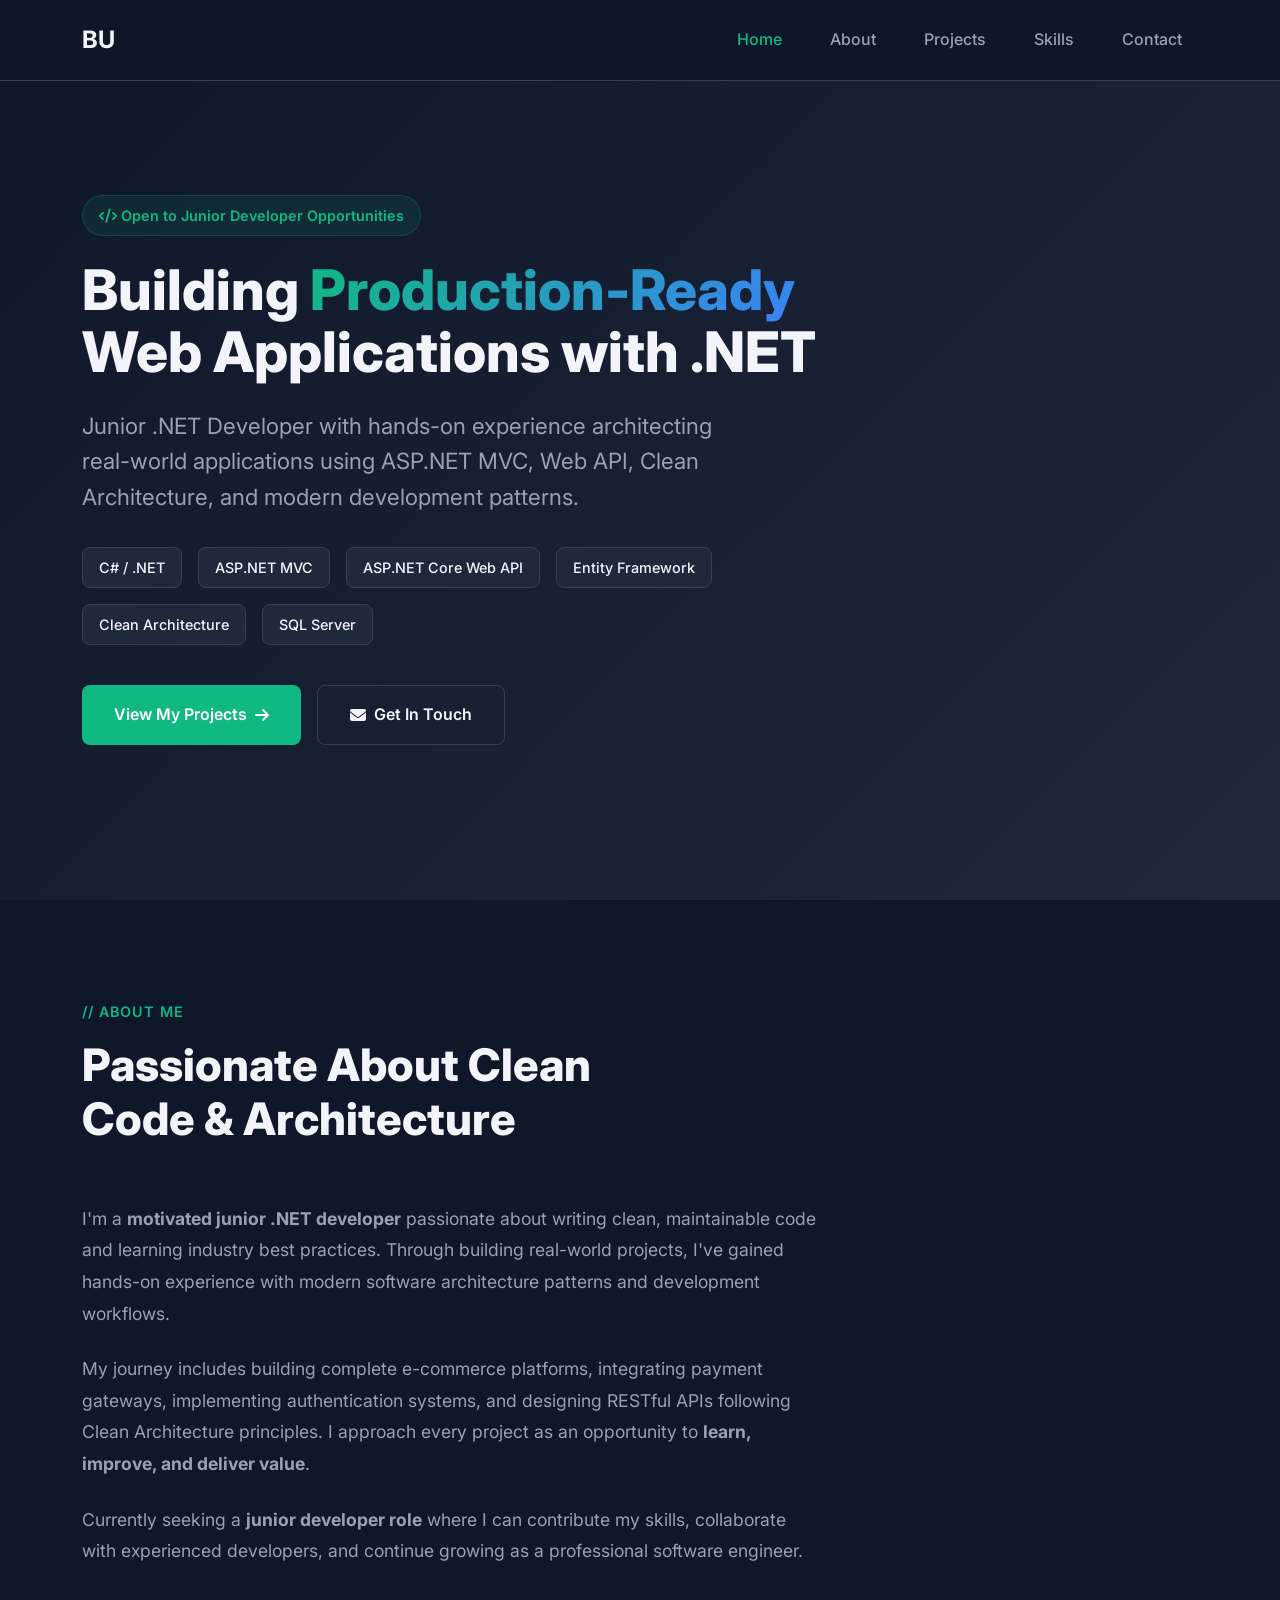
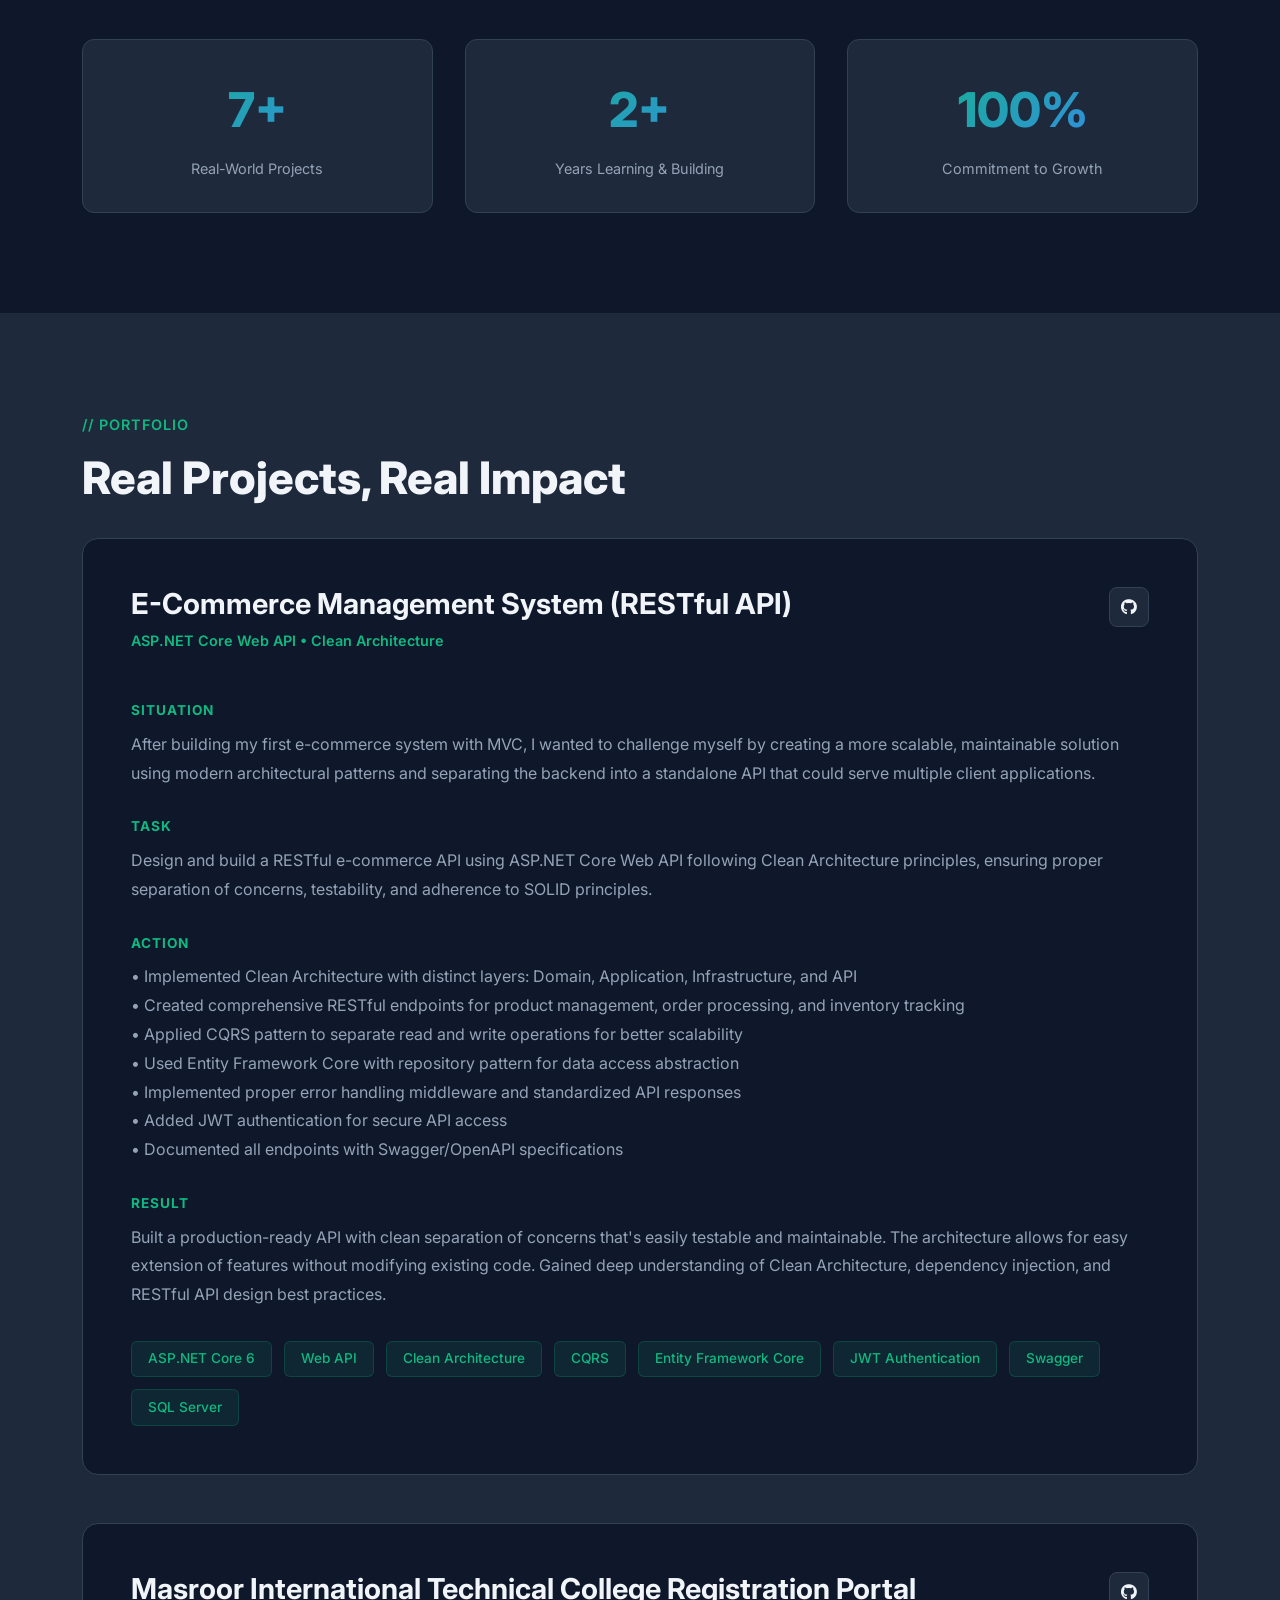
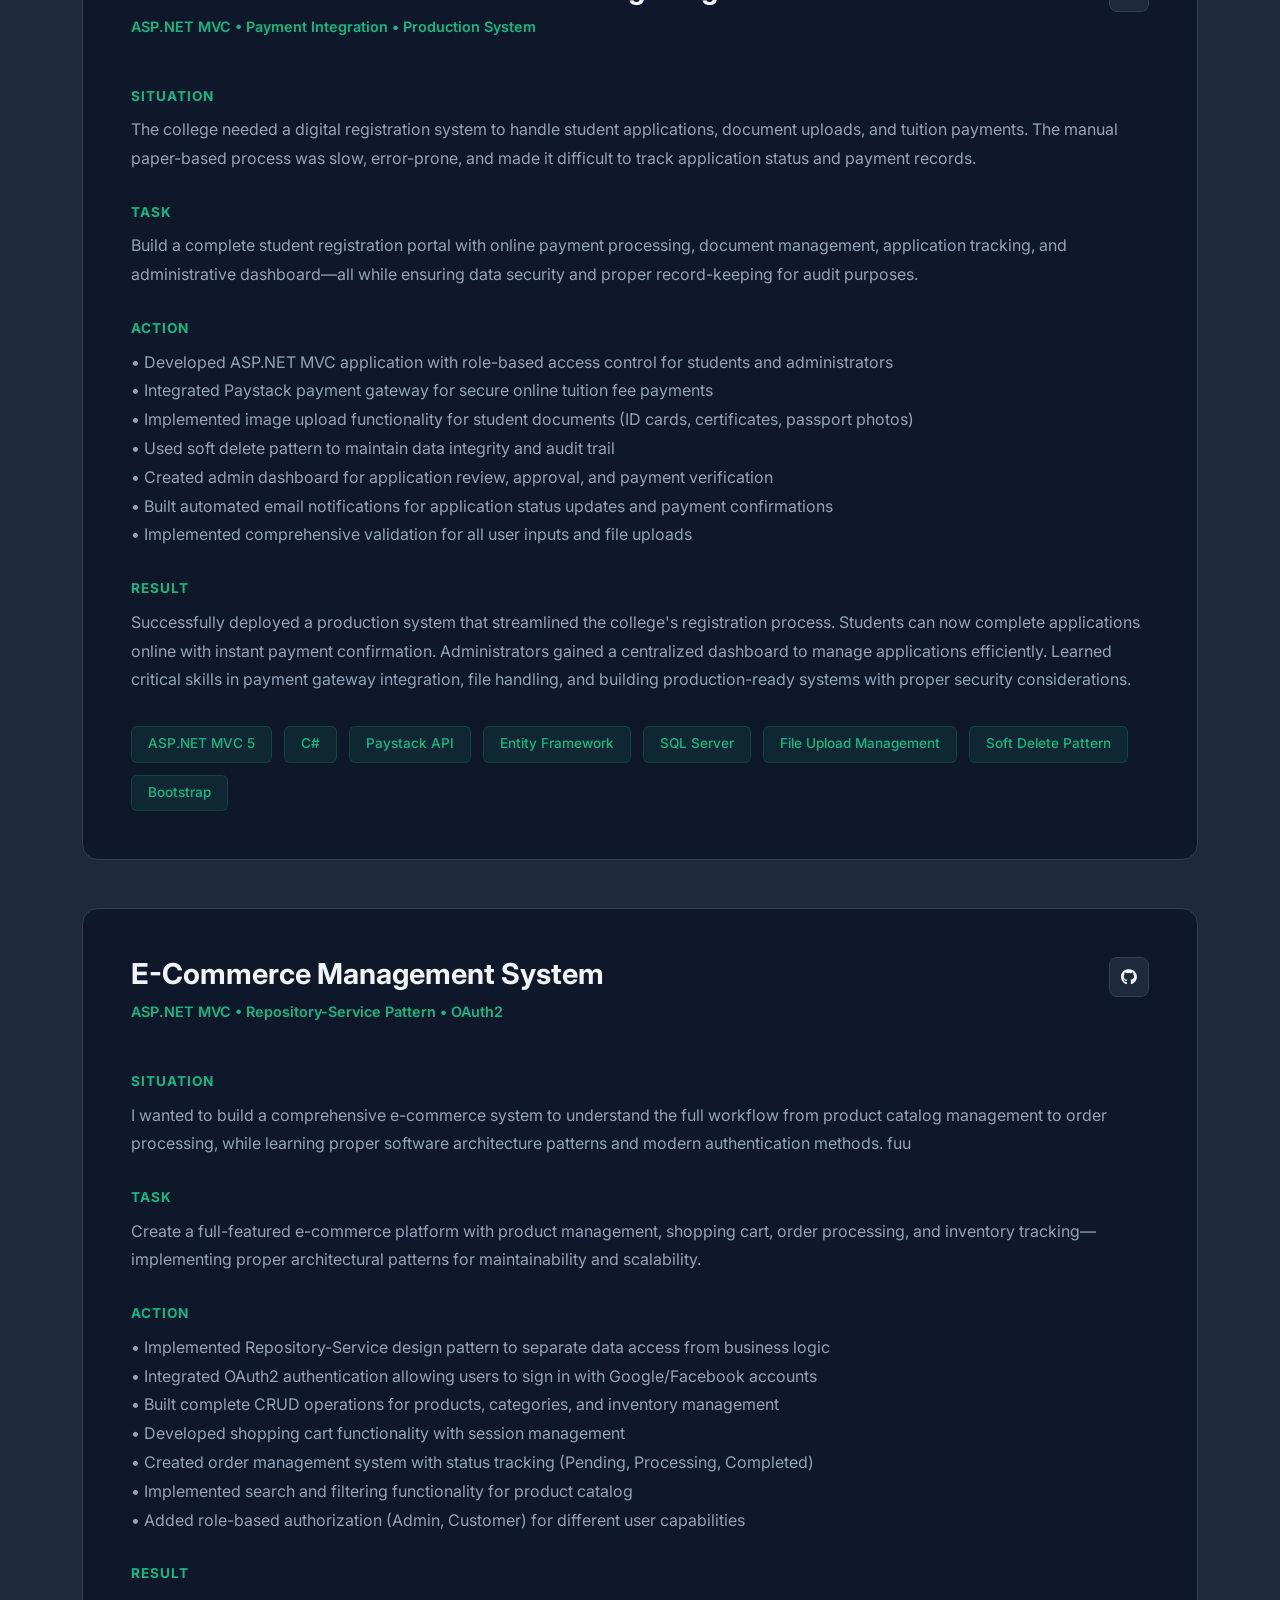
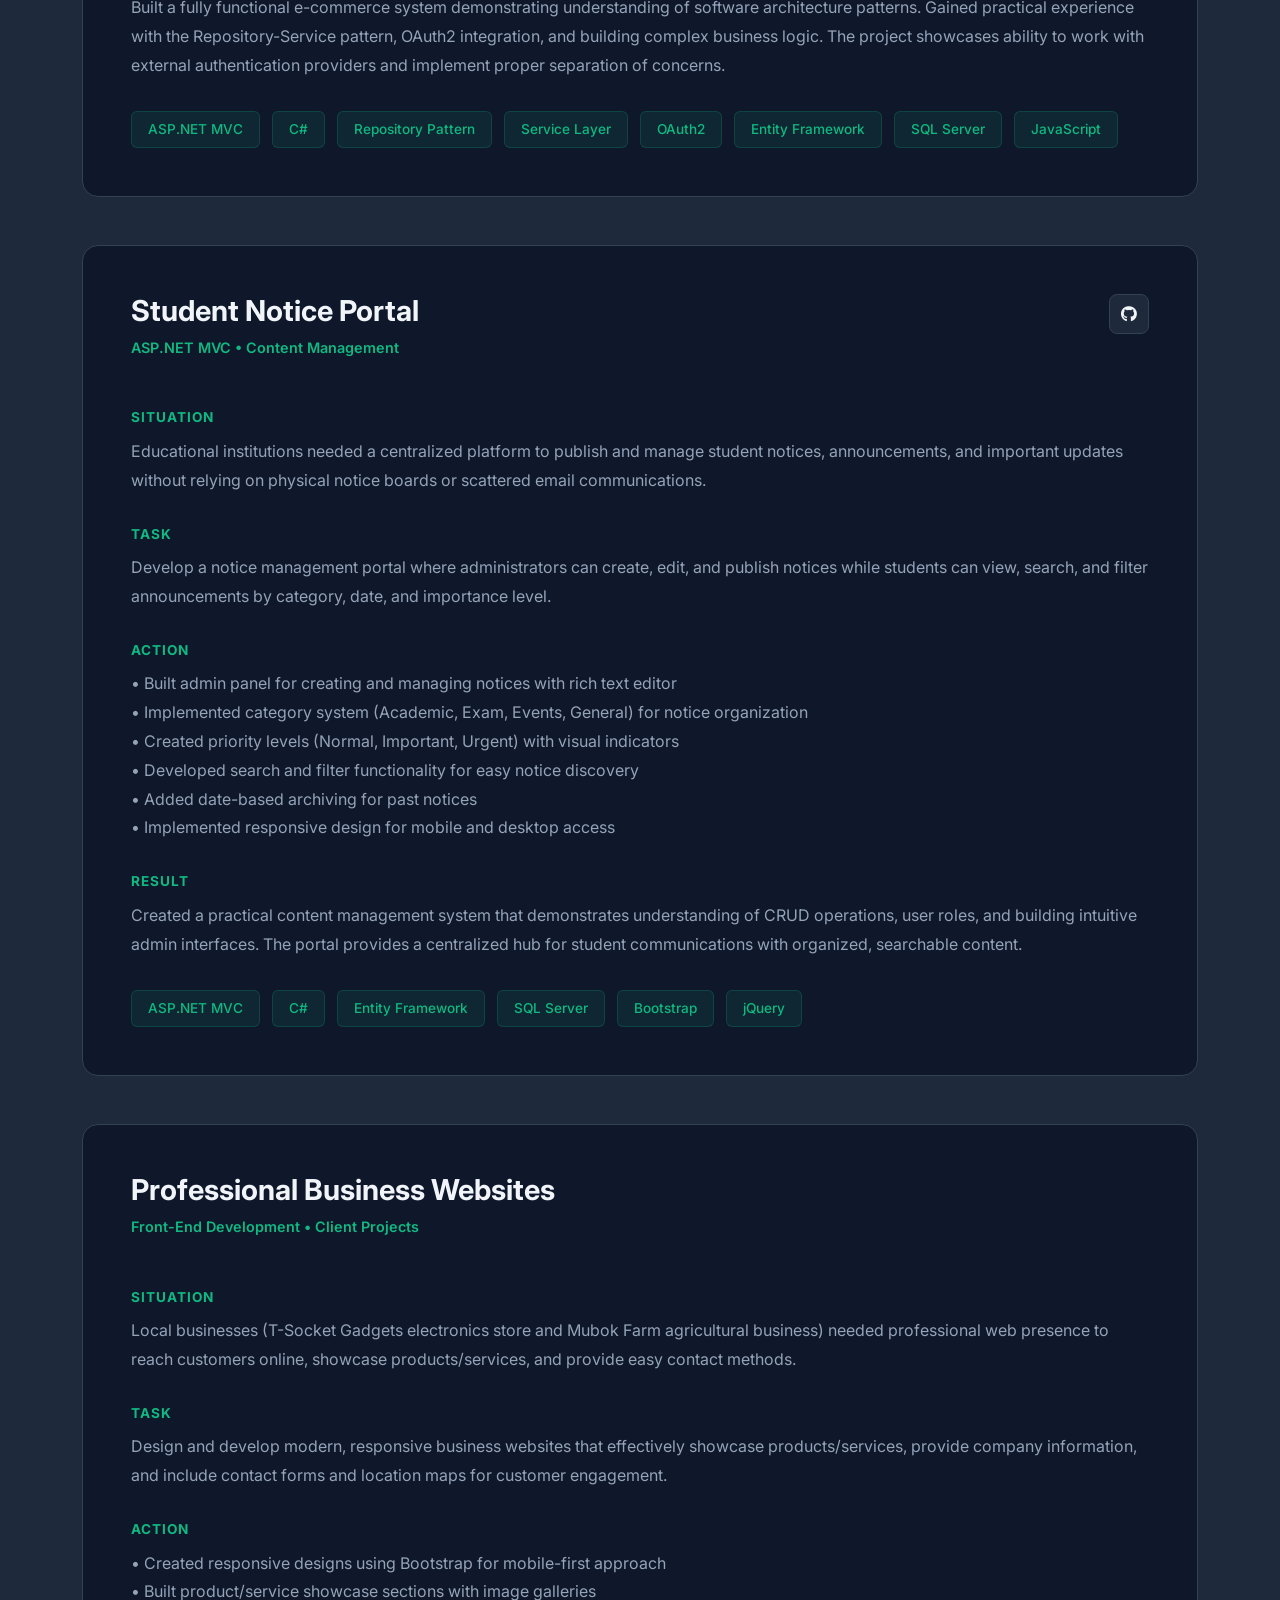
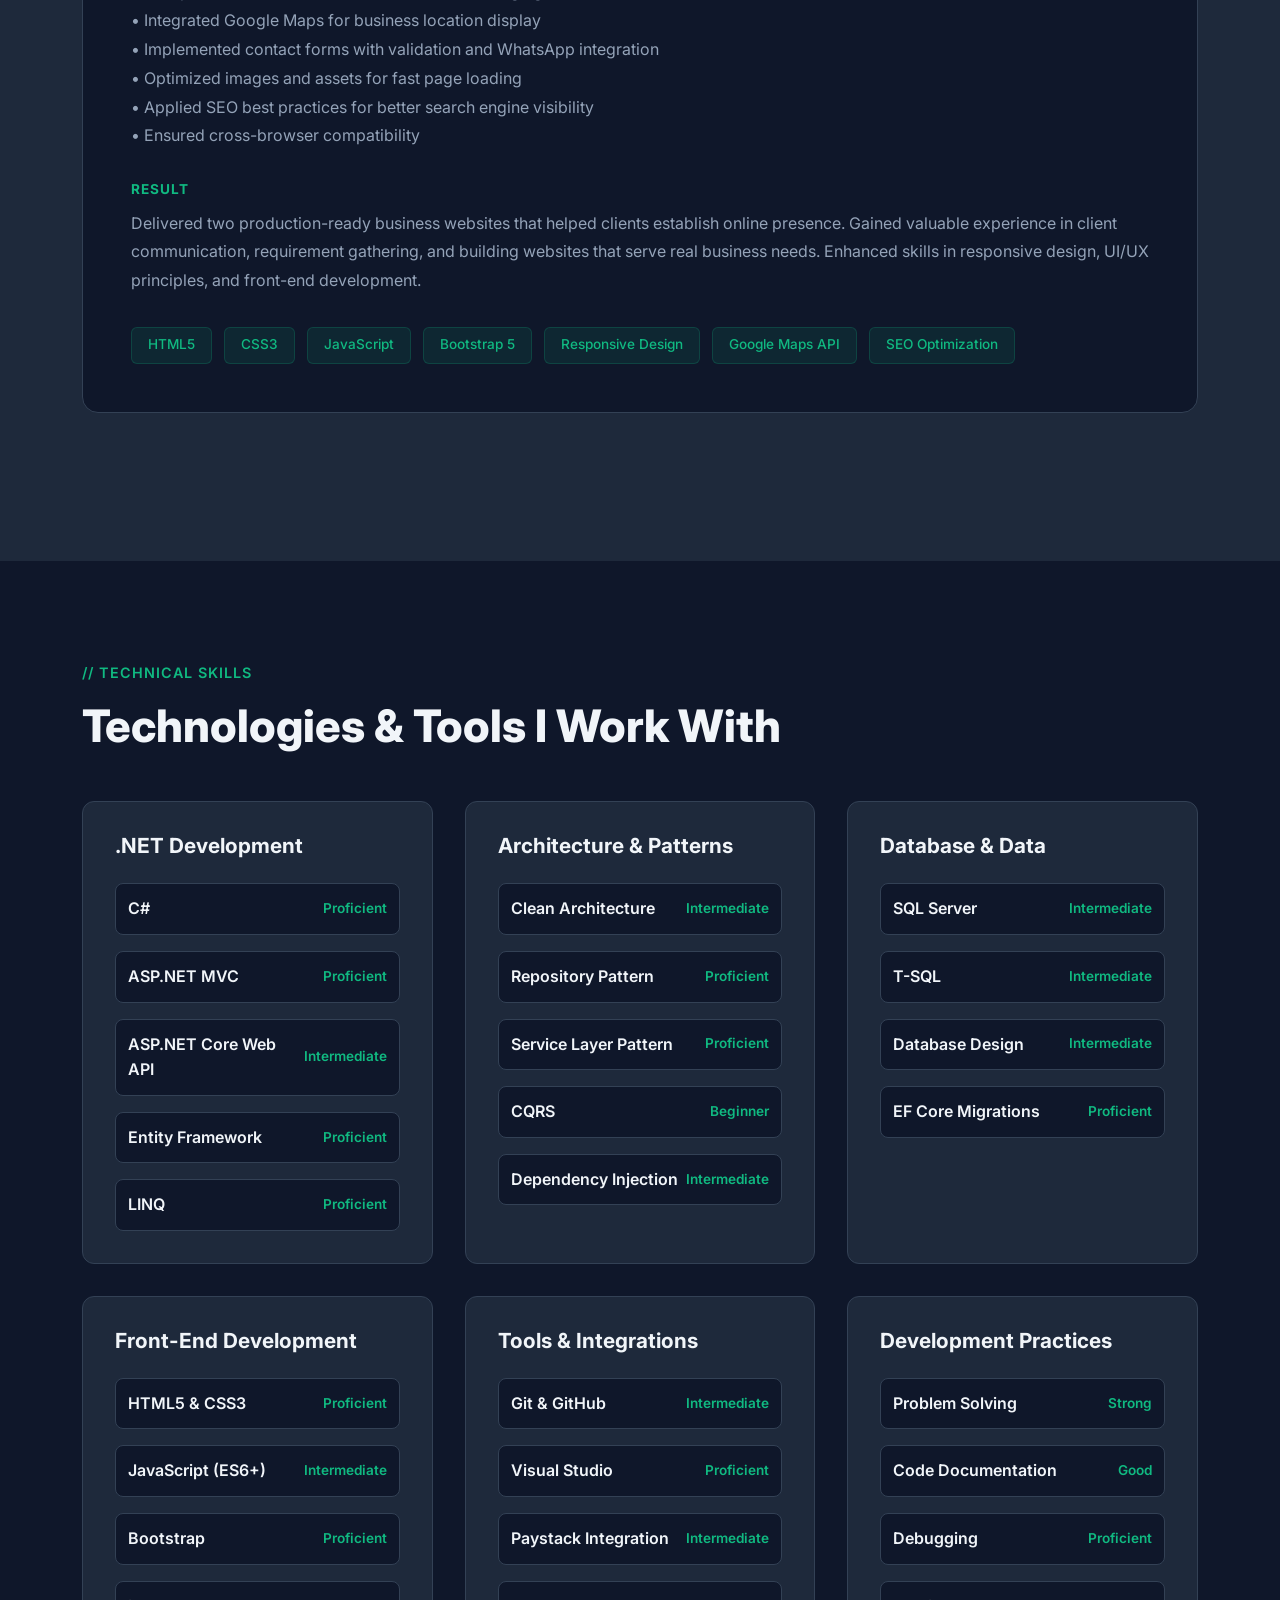
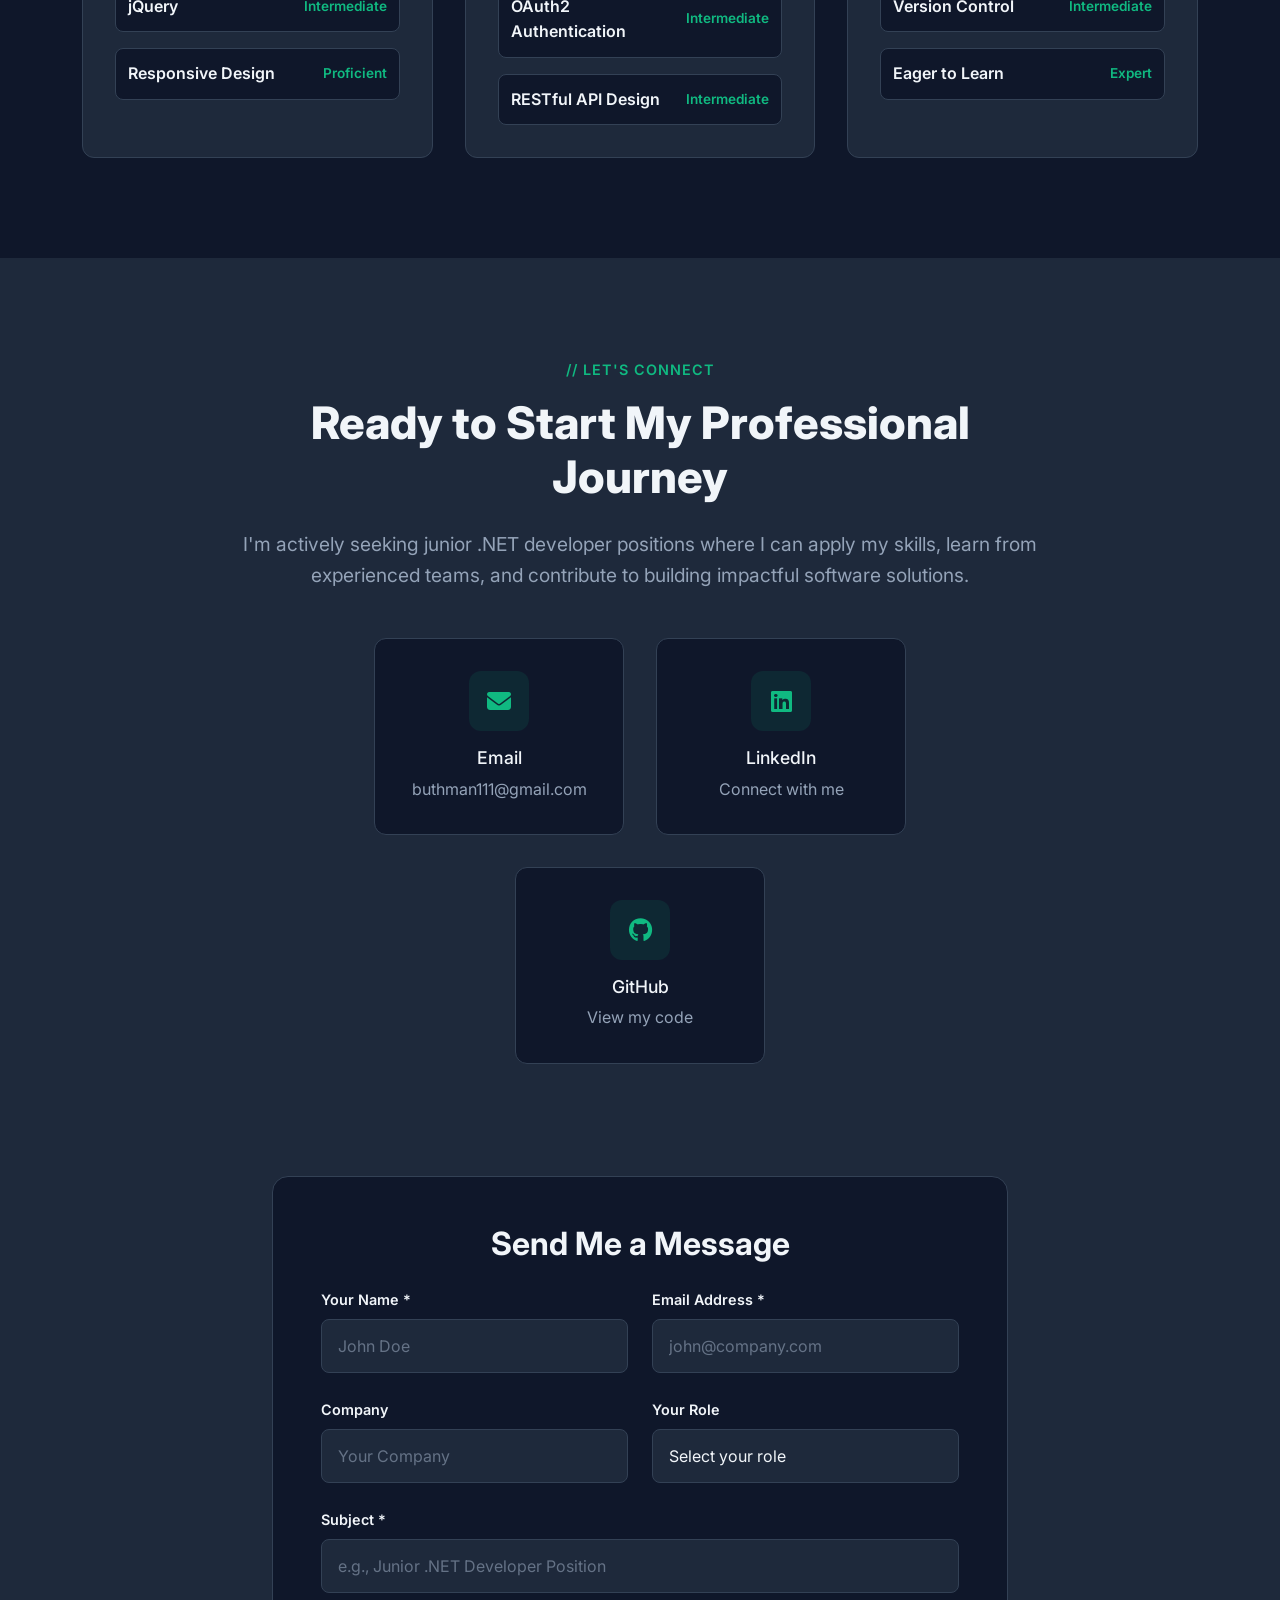
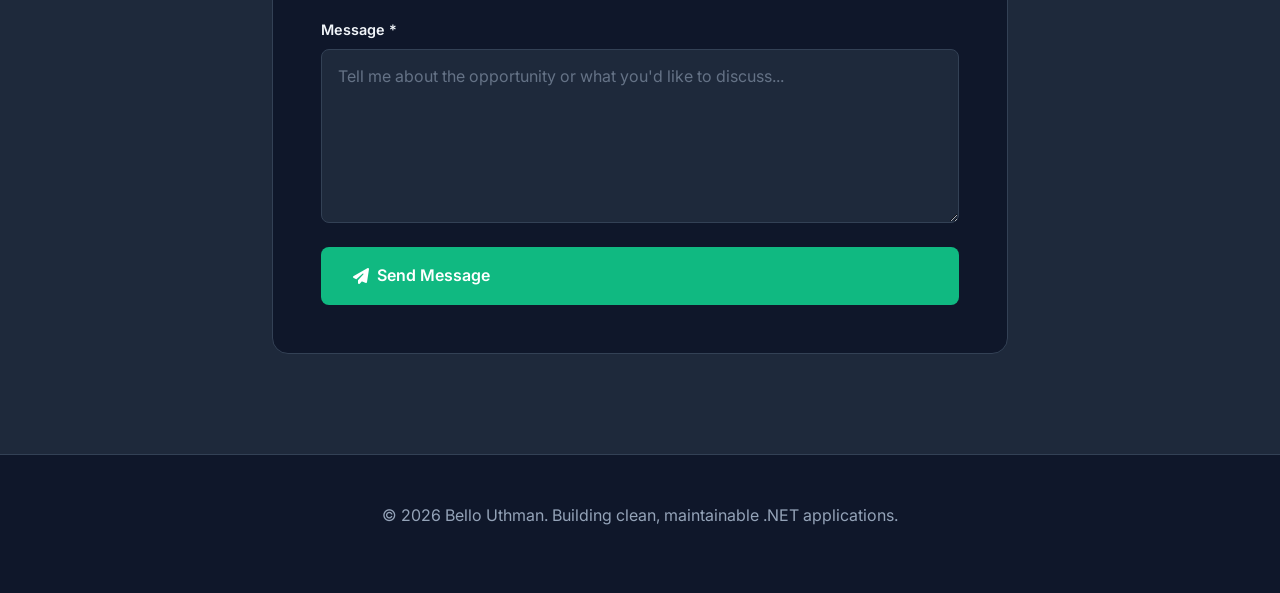
==== commit 43be8021: "new portfolio" ====
--- a/index.html
+++ b/index.html
@@ -1,872 +1,1419 @@
 <!DOCTYPE html>
 <html lang="en">
-
 <head>
-    <meta charset="utf-8">
-    <meta content="width=device-width, initial-scale=1.0" name="viewport">
-    <title>Uthman Portfolio</title>
-    <meta name="description" content="">
-    <meta name="keywords" content="">
-
+    <meta charset="UTF-8">
+    <meta name="viewport" content="width=device-width, initial-scale=1.0">
+    <title>Bello Uthman - Junior .NET Developer | ASP.NET MVC Specialist</title>
+    <meta name="description" content="Junior .NET Developer with hands-on experience building production-ready web applications using ASP.NET MVC, Web API, and modern development patterns.">
     
-   <link rel="stylesheet" href="https://cdnjs.cloudflare.com/ajax/libs/font-awesome/6.5.0/css/all.min.css" />
-
-    <!-- Fonts -->
-    <link href="https://fonts.googleapis.com" rel="preconnect">
-    <link href="https://fonts.gstatic.com" rel="preconnect" crossorigin>
-    <link href="https://fonts.googleapis.com/css2?family=Roboto:ital,wght@0,100;0,300;0,400;0,500;0,700;0,900;1,100;1,300;1,400;1,500;1,700;1,900&family=Ubuntu:ital,wght@0,300;0,400;0,500;0,700;1,300;1,400;1,500;1,700&family=Nunito:ital,wght@0,200;0,300;0,400;0,500;0,600;0,700;0,800;0,900;1,200;1,300;1,400;1,500;1,600;1,700;1,800;1,900&display=swap" rel="stylesheet">
-
-    <!-- Vendor CSS Files -->
-    <link href="assets/vendor/bootstrap/css/bootstrap.min.css" rel="stylesheet">
-    <link href="assets/vendor/bootstrap-icons/bootstrap-icons.css" rel="stylesheet">
-    <link href="assets/vendor/aos/aos.css" rel="stylesheet">
-    <link href="assets/vendor/glightbox/css/glightbox.min.css" rel="stylesheet">
-    <link href="assets/vendor/swiper/swiper-bundle.min.css" rel="stylesheet">
-
-    <!-- Main CSS File -->
-    <link href="assets/css/main.css" rel="stylesheet">
+    <!-- Bootstrap CSS -->
+    <link href="https://cdn.jsdelivr.net/npm/bootstrap@5.3.0/dist/css/bootstrap.min.css" rel="stylesheet">
+    
+    <!-- Font Awesome -->
+    <link rel="stylesheet" href="https://cdnjs.cloudflare.com/ajax/libs/font-awesome/6.5.0/css/all.min.css">
+    
+    <!-- Google Fonts -->
+    <link rel="preconnect" href="https://fonts.googleapis.com">
+    <link rel="preconnect" href="https://fonts.gstatic.com" crossorigin>
+    <link href="https://fonts.googleapis.com/css2?family=Inter:wght@300;400;500;600;700;800&family=JetBrains+Mono:wght@400;500;600&display=swap" rel="stylesheet">
+    
+    <style>
+        :root {
+            --primary: #10b981;
+            --primary-dark: #059669;
+            --secondary: #3b82f6;
+            --dark: #0f172a;
+            --dark-accent: #1e293b;
+            --text-light: #f1f5f9;
+            --text-muted: #94a3b8;
+            --border: #334155;
+        }
+        
+        * {
+            margin: 0;
+            padding: 0;
+            box-sizing: border-box;
+        }
+        
+        body {
+            font-family: 'Inter', sans-serif;
+            background: var(--dark);
+            color: var(--text-light);
+            line-height: 1.6;
+            overflow-x: hidden;
+        }
+        
+        code, pre {
+            font-family: 'JetBrains Mono', monospace;
+        }
+        
+        /* Navigation */
+        .navbar {
+            background: rgba(15, 23, 42, 0.95);
+            backdrop-filter: blur(10px);
+            border-bottom: 1px solid var(--border);
+            padding: 1rem 0;
+            position: fixed;
+            width: 100%;
+            top: 0;
+            z-index: 1000;
+        }
+        
+        .navbar-brand {
+            font-weight: 700;
+            font-size: 1.5rem;
+            color: var(--text-light) !important;
+        }
+        
+        .nav-link {
+            color: var(--text-muted) !important;
+            font-weight: 500;
+            margin: 0 1rem;
+            transition: color 0.3s;
+        }
+        
+        .nav-link:hover,
+        .nav-link.active {
+            color: var(--primary) !important;
+        }
+        
+        /* Hero Section */
+        .hero {
+            min-height: 100vh;
+            display: flex;
+            align-items: center;
+            padding: 120px 0 80px;
+            position: relative;
+            background: linear-gradient(135deg, var(--dark) 0%, var(--dark-accent) 100%);
+        }
+        
+        .hero-label {
+            display: inline-block;
+            padding: 0.5rem 1rem;
+            background: rgba(16, 185, 129, 0.1);
+            color: var(--primary);
+            border: 1px solid rgba(16, 185, 129, 0.2);
+            border-radius: 50px;
+            font-size: 0.9rem;
+            font-weight: 600;
+            margin-bottom: 1.5rem;
+        }
+        
+        .hero h1 {
+            font-size: 3.5rem;
+            font-weight: 800;
+            line-height: 1.1;
+            margin-bottom: 1.5rem;
+        }
+        
+        .hero h1 .highlight {
+            background: linear-gradient(135deg, var(--primary), var(--secondary));
+            -webkit-background-clip: text;
+            -webkit-text-fill-color: transparent;
+            background-clip: text;
+        }
+        
+        .hero-subtitle {
+            font-size: 1.4rem;
+            color: var(--text-muted);
+            margin-bottom: 2rem;
+            max-width: 650px;
+        }
+        
+        .tech-stack {
+            display: flex;
+            flex-wrap: wrap;
+            gap: 1rem;
+            margin: 2rem 0;
+        }
+        
+        .tech-badge {
+            padding: 0.5rem 1rem;
+            background: var(--dark-accent);
+            border: 1px solid var(--border);
+            border-radius: 8px;
+            font-size: 0.9rem;
+            font-weight: 500;
+            transition: all 0.3s;
+        }
+        
+        .tech-badge:hover {
+            border-color: var(--primary);
+            transform: translateY(-2px);
+        }
+        
+        .cta-group {
+            display: flex;
+            gap: 1rem;
+            margin-top: 2.5rem;
+        }
+        
+        .btn-primary-custom {
+            background: var(--primary);
+            color: white;
+            padding: 1rem 2rem;
+            border-radius: 8px;
+            font-weight: 600;
+            text-decoration: none;
+            display: inline-flex;
+            align-items: center;
+            gap: 0.5rem;
+            transition: all 0.3s;
+            border: none;
+        }
+        
+        .btn-primary-custom:hover {
+            background: var(--primary-dark);
+            transform: translateY(-2px);
+            box-shadow: 0 10px 30px rgba(16, 185, 129, 0.3);
+            color: white;
+        }
+        
+        .btn-secondary-custom {
+            background: transparent;
+            color: var(--text-light);
+            padding: 1rem 2rem;
+            border-radius: 8px;
+            font-weight: 600;
+            text-decoration: none;
+            display: inline-flex;
+            align-items: center;
+            gap: 0.5rem;
+            border: 1px solid var(--border);
+            transition: all 0.3s;
+        }
+        
+        .btn-secondary-custom:hover {
+            border-color: var(--primary);
+            color: var(--primary);
+            transform: translateY(-2px);
+        }
+        
+        /* About Section */
+        .about {
+            padding: 100px 0;
+            background: var(--dark);
+        }
+        
+        .section-label {
+            color: var(--primary);
+            font-weight: 600;
+            font-size: 0.9rem;
+            text-transform: uppercase;
+            letter-spacing: 1px;
+            margin-bottom: 1rem;
+        }
+        
+        .section-title {
+            font-size: 2.8rem;
+            font-weight: 800;
+            margin-bottom: 2rem;
+        }
+        
+        .about-content {
+            font-size: 1.1rem;
+            line-height: 1.8;
+            color: var(--text-muted);
+        }
+        
+        .about-content p {
+            margin-bottom: 1.5rem;
+        }
+        
+        .metrics {
+            display: grid;
+            grid-template-columns: repeat(auto-fit, minmax(200px, 1fr));
+            gap: 2rem;
+            margin-top: 3rem;
+        }
+        
+        .metric-card {
+            background: var(--dark-accent);
+            padding: 2rem;
+            border-radius: 12px;
+            border: 1px solid var(--border);
+            text-align: center;
+        }
+        
+        .metric-number {
+            font-size: 3rem;
+            font-weight: 800;
+            background: linear-gradient(135deg, var(--primary), var(--secondary));
+            -webkit-background-clip: text;
+            -webkit-text-fill-color: transparent;
+            background-clip: text;
+        }
+        
+        .metric-label {
+            color: var(--text-muted);
+            font-size: 0.9rem;
+            margin-top: 0.5rem;
+        }
+        
+        /* Projects Section */
+        .projects {
+            padding: 100px 0;
+            background: var(--dark-accent);
+        }
+        
+        .project-card {
+            background: var(--dark);
+            border: 1px solid var(--border);
+            border-radius: 16px;
+            padding: 3rem;
+            margin-bottom: 3rem;
+            transition: all 0.3s;
+        }
+        
+        .project-card:hover {
+            border-color: var(--primary);
+            transform: translateY(-5px);
+            box-shadow: 0 20px 40px rgba(0, 0, 0, 0.3);
+        }
+        
+        .project-header {
+            display: flex;
+            justify-content: space-between;
+            align-items: start;
+            margin-bottom: 2rem;
+        }
+        
+        .project-title {
+            font-size: 1.8rem;
+            font-weight: 700;
+            margin-bottom: 0.5rem;
+        }
+        
+        .project-type {
+            color: var(--primary);
+            font-size: 0.9rem;
+            font-weight: 600;
+        }
+        
+        .project-links {
+            display: flex;
+            gap: 1rem;
+        }
+        
+        .project-link {
+            width: 40px;
+            height: 40px;
+            display: flex;
+            align-items: center;
+            justify-content: center;
+            background: var(--dark-accent);
+            border: 1px solid var(--border);
+            border-radius: 8px;
+            color: var(--text-light);
+            transition: all 0.3s;
+            text-decoration: none;
+        }
+        
+        .project-link:hover {
+            border-color: var(--primary);
+            color: var(--primary);
+        }
+        
+        .star-section {
+            margin-bottom: 1.8rem;
+        }
+        
+        .star-label {
+            font-weight: 700;
+            color: var(--primary);
+            margin-bottom: 0.5rem;
+            font-size: 0.85rem;
+            text-transform: uppercase;
+            letter-spacing: 1px;
+        }
+        
+        .star-content {
+            color: var(--text-muted);
+            line-height: 1.8;
+        }
+        
+        .star-content ul {
+            margin: 0.5rem 0;
+            padding-left: 1.5rem;
+        }
+        
+        .star-content li {
+            margin-bottom: 0.5rem;
+        }
+        
+        .tech-tags {
+            display: flex;
+            flex-wrap: wrap;
+            gap: 0.75rem;
+            margin-top: 2rem;
+        }
+        
+        .tech-tag {
+            padding: 0.4rem 1rem;
+            background: rgba(16, 185, 129, 0.1);
+            color: var(--primary);
+            border-radius: 6px;
+            font-size: 0.85rem;
+            font-weight: 500;
+            border: 1px solid rgba(16, 185, 129, 0.2);
+        }
+        
+        /* Skills Section */
+        .skills {
+            padding: 100px 0;
+            background: var(--dark);
+        }
+        
+        .skills-grid {
+            display: grid;
+            grid-template-columns: repeat(auto-fit, minmax(300px, 1fr));
+            gap: 2rem;
+            margin-top: 3rem;
+        }
+        
+        .skill-category {
+            background: var(--dark-accent);
+            padding: 2rem;
+            border-radius: 12px;
+            border: 1px solid var(--border);
+        }
+        
+        .skill-category h3 {
+            font-size: 1.3rem;
+            font-weight: 700;
+            margin-bottom: 1.5rem;
+            color: var(--text-light);
+        }
+        
+        .skill-list {
+            display: flex;
+            flex-direction: column;
+            gap: 1rem;
+        }
+        
+        .skill-item {
+            display: flex;
+            justify-content: space-between;
+            align-items: center;
+            padding: 0.75rem;
+            background: var(--dark);
+            border-radius: 8px;
+            border: 1px solid var(--border);
+        }
+        
+        .skill-name {
+            font-weight: 600;
+            color: var(--text-light);
+        }
+        
+        .skill-level {
+            color: var(--primary);
+            font-size: 0.85rem;
+            font-weight: 600;
+        }
+        
+        /* Contact Section */
+        .contact {
+            padding: 100px 0;
+            background: var(--dark-accent);
+        }
+        
+        .contact-cta {
+            text-align: center;
+            max-width: 800px;
+            margin: 0 auto;
+        }
+        
+        .contact-cta h2 {
+            font-size: 2.8rem;
+            font-weight: 800;
+            margin-bottom: 1.5rem;
+        }
+        
+        .contact-cta p {
+            font-size: 1.2rem;
+            color: var(--text-muted);
+            margin-bottom: 3rem;
+        }
+        
+        .contact-methods {
+            display: flex;
+            justify-content: center;
+            gap: 2rem;
+            flex-wrap: wrap;
+        }
+        
+        .contact-card {
+            background: var(--dark);
+            padding: 2rem;
+            border-radius: 12px;
+            border: 1px solid var(--border);
+            text-align: center;
+            min-width: 250px;
+            transition: all 0.3s;
+        }
+        
+        .contact-card:hover {
+            border-color: var(--primary);
+            transform: translateY(-5px);
+        }
+        
+        .contact-icon {
+            width: 60px;
+            height: 60px;
+            background: rgba(16, 185, 129, 0.1);
+            border-radius: 12px;
+            display: flex;
+            align-items: center;
+            justify-content: center;
+            margin: 0 auto 1rem;
+            font-size: 1.5rem;
+            color: var(--primary);
+        }
+        
+        .contact-card h4 {
+            font-size: 1.1rem;
+            margin-bottom: 0.5rem;
+        }
+        
+        .contact-card a {
+            color: var(--text-muted);
+            text-decoration: none;
+            transition: color 0.3s;
+        }
+        
+        .contact-card a:hover {
+            color: var(--primary);
+        }
+        
+        /* Contact Form */
+        .contact-form-wrapper {
+            background: var(--dark);
+            padding: 3rem;
+            border-radius: 16px;
+            border: 1px solid var(--border);
+            margin-top: 4rem;
+        }
+        
+        .contact-form-wrapper h3 {
+            font-size: 2rem;
+            font-weight: 700;
+            margin-bottom: 2rem;
+        }
+        
+        .form-label {
+            color: var(--text-light);
+            font-weight: 600;
+            margin-bottom: 0.5rem;
+            font-size: 0.9rem;
+        }
+        
+        .form-control {
+            background: var(--dark-accent);
+            border: 1px solid var(--border);
+            color: var(--text-light);
+            padding: 0.875rem 1rem;
+            border-radius: 8px;
+            font-size: 1rem;
+            transition: all 0.3s;
+        }
+        
+        .form-control:focus {
+            background: var(--dark-accent);
+            border-color: var(--primary);
+            color: var(--text-light);
+            outline: none;
+            box-shadow: 0 0 0 3px rgba(16, 185, 129, 0.1);
+        }
+        
+        .form-control::placeholder {
+            color: var(--text-muted);
+            opacity: 0.6;
+        }
+        
+        select.form-control {
+            cursor: pointer;
+        }
+        
+        textarea.form-control {
+            resize: vertical;
+            min-height: 150px;
+        }
+        
+        .form-status {
+            padding: 1rem;
+            border-radius: 8px;
+            margin-bottom: 1rem;
+            display: none;
+            font-weight: 500;
+        }
+        
+        .form-status.success {
+            background: rgba(16, 185, 129, 0.1);
+            border: 1px solid var(--primary);
+            color: var(--primary);
+            display: block;
+        }
+        
+        .form-status.error {
+            background: rgba(239, 68, 68, 0.1);
+            border: 1px solid #ef4444;
+            color: #ef4444;
+            display: block;
+        }
+        
+        .form-status.loading {
+            background: rgba(59, 130, 246, 0.1);
+            border: 1px solid var(--secondary);
+            color: var(--secondary);
+            display: block;
+        }
+        
+        /* Footer */
+        footer {
+            padding: 3rem 0;
+            background: var(--dark);
+            border-top: 1px solid var(--border);
+            text-align: center;
+            color: var(--text-muted);
+        }
+        
+        /* Responsive */
+        @media (max-width: 768px) {
+            .hero h1 {
+                font-size: 2.5rem;
+            }
+            
+            .hero-subtitle {
+                font-size: 1.2rem;
+            }
+            
+            .section-title {
+                font-size: 2rem;
+            }
+            
+            .cta-group {
+                flex-direction: column;
+            }
+            
+            .project-header {
+                flex-direction: column;
+            }
+        }
+    </style>
 </head>
-
-<body class="index-page">
-
-  <header id="header" class="header dark-background d-flex flex-column justify-content-center">
-    <i class="header-toggle d-xl-none bi bi-list"></i>
-
-    <div class="header-container d-flex flex-column align-items-start">
-      <nav id="navmenu" class="navmenu">
-        <ul>
-          <li><a href="#hero" class="active"><i class="bi bi-house navicon"></i>Home</a></li>
-          <li><a href="#about"><i class="bi bi-person navicon"></i> About</a></li>
-          <li><a href="#resume"><i class="bi bi-file-earmark-text navicon"></i> Resume</a></li>
-          <li><a href="#services"><i class="bi bi-hdd-stack navicon"></i> Services</a></li>
-          <!-- <li class="dropdown"><a href="#"><i class="bi bi-menu-button navicon"></i> <span>Dropdown</span> <i class="bi bi-chevron-down toggle-dropdown"></i></a>
-            <ul>
-              <li><a href="#">Dropdown 1</a></li>
-              <li class="dropdown"><a href="#"><span>Deep Dropdown</span> <i class="bi bi-chevron-down toggle-dropdown"></i></a>
-                <ul>
-                  <li><a href="#">Deep Dropdown 1</a></li>
-                  <li><a href="#">Deep Dropdown 2</a></li>
-                  <li><a href="#">Deep Dropdown 3</a></li>
-                  <li><a href="#">Deep Dropdown 4</a></li>
-                  <li><a href="#">Deep Dropdown 5</a></li>
-                </ul>
-              </li>
-              <li><a href="#">Dropdown 2</a></li>
-              <li><a href="#">Dropdown 3</a></li>
-              <li><a href="#">Dropdown 4</a></li>
-            </ul>
-          </li> -->
-          <li><a href="#contact"><i class="bi bi-envelope navicon"></i> Contact</a></li>
-        </ul>
-      </nav>
-
-      <div class="social-links text-center">
-          <!-- <a href="#" class="twitter"><i class="bi bi-twitter-x"></i></a>
-    <a href="#" class="facebook"><i class="bi bi-facebook"></i></a>
-    <a href="#" class="instagram"><i class="bi bi-instagram"></i></a> -->
-          <!-- <a href="#" class="google-plus"><i class="bi bi-skype"></i></a> -->
-          <a href="https://github.com/anonimousbot" class="github"><i class="bi bi-github"></i></a>
-          <a href="https://www.linkedin.com/in/bello-uthman-781828368/" class="linkedin"><i class="bi bi-linkedin"></i></a>
-      </div>
-
-    </div>
-
-  </header>
-
-  <main class="main">
+<body>
+    <!-- Navigation -->
+    <nav class="navbar">
+        <div class="container">
+            <div class="d-flex justify-content-between align-items-center w-100">
+                <a class="navbar-brand" href="#">BU</a>
+                <div class="d-flex gap-3">
+                    <a class="nav-link active" href="#hero">Home</a>
+                    <a class="nav-link" href="#about">About</a>
+                    <a class="nav-link" href="#projects">Projects</a>
+                    <a class="nav-link" href="#skills">Skills</a>
+                    <a class="nav-link" href="#contact">Contact</a>
+                </div>
+            </div>
+        </div>
+    </nav>
 
     <!-- Hero Section -->
-    <section id="hero" class="hero section">
+    <section id="hero" class="hero">
+        <div class="container">
+            <div class="row align-items-center">
+                <div class="col-lg-8">
+                    <div class="hero-label">
+                        <i class="fas fa-code"></i> Open to Junior Developer Opportunities
+                    </div>
+                    
+                    <h1>
+                        Building <span class="highlight">Production-Ready</span><br>
+                        Web Applications with .NET
+                    </h1>
+                    
+                    <p class="hero-subtitle">
+                        Junior .NET Developer with hands-on experience architecting real-world applications 
+                        using ASP.NET MVC, Web API, Clean Architecture, and modern development patterns.
+                    </p>
+                    
+                    <div class="tech-stack">
+                        <div class="tech-badge">C# / .NET</div>
+                        <div class="tech-badge">ASP.NET MVC</div>
+                        <div class="tech-badge">ASP.NET Core Web API</div>
+                        <div class="tech-badge">Entity Framework</div>
+                        <div class="tech-badge">Clean Architecture</div>
+                        <div class="tech-badge">SQL Server</div>
+                    </div>
+                    
+                    <div class="cta-group">
+                        <a href="#projects" class="btn-primary-custom">
+                            View My Projects <i class="fas fa-arrow-right"></i>
+                        </a>
+                        <a href="#contact" class="btn-secondary-custom">
+                            <i class="fas fa-envelope"></i> Get In Touch
+                        </a>
+                    </div>
+                </div>
+            </div>
+        </div>
+    </section>
 
-      <div class="background-elements">
-        <div class="bg-circle circle-1"></div>
-        <div class="bg-circle circle-2"></div>
-      </div>
+    <!-- About Section -->
+    <section id="about" class="about">
+        <div class="container">
+            <div class="row">
+                <div class="col-lg-6">
+                    <div class="section-label">// ABOUT ME</div>
+                    <h2 class="section-title">Passionate About Clean Code & Architecture</h2>
+                </div>
+            </div>
+            
+            <div class="row mt-4">
+                <div class="col-lg-8">
+                    <div class="about-content">
+                        <p>
+                            I'm a <strong>motivated junior .NET developer</strong> passionate about writing clean, 
+                            maintainable code and learning industry best practices. Through building real-world projects, 
+                            I've gained hands-on experience with modern software architecture patterns and development workflows.
+                        </p>
+                        
+                        <p>
+                            My journey includes building complete e-commerce platforms, integrating payment gateways, 
+                            implementing authentication systems, and designing RESTful APIs following Clean Architecture principles. 
+                            I approach every project as an opportunity to <strong>learn, improve, and deliver value</strong>.
+                        </p>
+                        
+                        <p>
+                            Currently seeking a <strong>junior developer role</strong> where I can contribute my skills, 
+                            collaborate with experienced developers, and continue growing as a professional software engineer.
+                        </p>
+                    </div>
+                </div>
+            </div>
+            
+            <div class="metrics">
+                <div class="metric-card">
+                    <div class="metric-number">7+</div>
+                    <div class="metric-label">Real-World Projects</div>
+                </div>
+                <div class="metric-card">
+                    <div class="metric-number">2+</div>
+                    <div class="metric-label">Years Learning & Building</div>
+                </div>
+                <div class="metric-card">
+                    <div class="metric-number">100%</div>
+                    <div class="metric-label">Commitment to Growth</div>
+                </div>
+            </div>
+        </div>
+    </section>
 
-      <div class="hero-content">
-
+    <!-- Projects Section - STAR METHOD -->
+    <section id="projects" class="projects">
         <div class="container">
-          <div class="row align-items-center">
-
-            <div class="col-lg-6" data-aos="fade-right" data-aos-delay="100">
-              <div class="hero-text">
-                <h1>Port<span class="accent-text">Folio</span></h1>
-                <h2>Bello Uthman</h2>
-                <p class="lead">I'm a <span class="typed" data-typed-items="Software Engineer, Web Developer,UI/UX Designer, Creative Director"></span></p>
-                <p class="description">Passionate about creating exceptional digital experiences that blend innovative design with functional development. Let's bring your vision to life.</p>
-
-                <div class="hero-actions">
-                  <!-- <a href="#portfolio" class="btn btn-primary">View My Work</a> -->
-                  <a href="#contact" class="btn btn-outline">Get In Touch</a>
-                </div>
-
-                <div class="social-links">
-                    <!-- <a href="#"><i class="bi bi-facebook"></i></a>
-    <a href="#"><i class="bi bi-instagram"></i></a> -->
-                    <a href="https://www.tiktok.com/@chiangmincodes" target="_blank">
-                        <i class="fab fa-tiktok"></i>
-                    </a>
-                    <a href="https://github.com/anonimousbot"><i class="bi bi-github"></i></a>
-                    <a href="https://www.linkedin.com/in/bello-uthman-781828368/"><i class="bi bi-linkedin"></i></a>
-                </div>
-              </div>
+            <div class="section-label">// PORTFOLIO</div>
+            <h2 class="section-title">Real Projects, Real Impact</h2>
+            
+            <!-- Project 1 - E-Commerce API with Clean Architecture -->
+            <div class="project-card">
+                <div class="project-header">
+                    <div>
+                        <h3 class="project-title">E-Commerce Management System (RESTful API)</h3>
+                        <p class="project-type">ASP.NET Core Web API • Clean Architecture</p>
+                    </div>
+                    <div class="project-links">
+                        <a href="https://github.com/anonimousbot/Ecommerce_Management_System" class="project-link" title="View Code">
+                            <i class="fab fa-github"></i>
+                        </a>
+                    </div>
+                </div>
+                
+                <div class="star-section">
+                    <div class="star-label">Situation</div>
+                    <p class="star-content">
+                        After building my first e-commerce system with MVC, I wanted to challenge myself by creating 
+                        a more scalable, maintainable solution using modern architectural patterns and separating the 
+                        backend into a standalone API that could serve multiple client applications.
+                    </p>
+                </div>
+                
+                <div class="star-section">
+                    <div class="star-label">Task</div>
+                    <p class="star-content">
+                        Design and build a RESTful e-commerce API using ASP.NET Core Web API following Clean Architecture 
+                        principles, ensuring proper separation of concerns, testability, and adherence to SOLID principles.
+                    </p>
+                </div>
+                
+                <div class="star-section">
+                    <div class="star-label">Action</div>
+                    <p class="star-content">
+                        • Implemented Clean Architecture with distinct layers: Domain, Application, Infrastructure, and API<br>
+                        • Created comprehensive RESTful endpoints for product management, order processing, and inventory tracking<br>
+                        • Applied CQRS pattern to separate read and write operations for better scalability<br>
+                        • Used Entity Framework Core with repository pattern for data access abstraction<br>
+                        • Implemented proper error handling middleware and standardized API responses<br>
+                        • Added JWT authentication for secure API access<br>
+                        • Documented all endpoints with Swagger/OpenAPI specifications
+                    </p>
+                </div>
+                
+                <div class="star-section">
+                    <div class="star-label">Result</div>
+                    <p class="star-content">
+                        Built a production-ready API with clean separation of concerns that's easily testable and maintainable. 
+                        The architecture allows for easy extension of features without modifying existing code. Gained deep 
+                        understanding of Clean Architecture, dependency injection, and RESTful API design best practices.
+                    </p>
+                </div>
+                
+                <div class="tech-tags">
+                    <span class="tech-tag">ASP.NET Core 6</span>
+                    <span class="tech-tag">Web API</span>
+                    <span class="tech-tag">Clean Architecture</span>
+                    <span class="tech-tag">CQRS</span>
+                    <span class="tech-tag">Entity Framework Core</span>
+                    <span class="tech-tag">JWT Authentication</span>
+                    <span class="tech-tag">Swagger</span>
+                    <span class="tech-tag">SQL Server</span>
+                </div>
             </div>
 
-            <div class="col-lg-6" data-aos="fade-left" data-aos-delay="200">
-              <div class="hero-visual">
-                <div class="profile-container">
-                  <div class="profile-background"></div>
-                  <img src="assets/img/profile/Snapchat-1827165172.jpg" alt="Bello Uthman" class="profile-image">
-                </div>
-              </div>
+            <!-- Project 2 - MITC Registration System -->
+            <div class="project-card">
+                <div class="project-header">
+                    <div>
+                        <h3 class="project-title">Masroor International Technical College Registration Portal</h3>
+                        <p class="project-type">ASP.NET MVC • Payment Integration • Production System</p>
+                    </div>
+                    <div class="project-links">
+                        <a href="https://github.com/anonimousbot/Mitc_Registration_Portal" class="project-link" title="View Code">
+                            <i class="fab fa-github"></i>
+                        </a>
+                    </div>
+                </div>
+                
+                <div class="star-section">
+                    <div class="star-label">Situation</div>
+                    <p class="star-content">
+                        The college needed a digital registration system to handle student applications, document uploads, 
+                        and tuition payments. The manual paper-based process was slow, error-prone, and made it difficult 
+                        to track application status and payment records.
+                    </p>
+                </div>
+                
+                <div class="star-section">
+                    <div class="star-label">Task</div>
+                    <p class="star-content">
+                        Build a complete student registration portal with online payment processing, document management, 
+                        application tracking, and administrative dashboard—all while ensuring data security and proper 
+                        record-keeping for audit purposes.
+                    </p>
+                </div>
+                
+                <div class="star-section">
+                    <div class="star-label">Action</div>
+                    <p class="star-content">
+                        • Developed ASP.NET MVC application with role-based access control for students and administrators<br>
+                        • Integrated Paystack payment gateway for secure online tuition fee payments<br>
+                        • Implemented image upload functionality for student documents (ID cards, certificates, passport photos)<br>
+                        • Used soft delete pattern to maintain data integrity and audit trail<br>
+                        • Created admin dashboard for application review, approval, and payment verification<br>
+                        • Built automated email notifications for application status updates and payment confirmations<br>
+                        • Implemented comprehensive validation for all user inputs and file uploads
+                    </p>
+                </div>
+                
+                <div class="star-section">
+                    <div class="star-label">Result</div>
+                    <p class="star-content">
+                        Successfully deployed a production system that streamlined the college's registration process. 
+                        Students can now complete applications online with instant payment confirmation. Administrators 
+                        gained a centralized dashboard to manage applications efficiently. Learned critical skills in 
+                        payment gateway integration, file handling, and building production-ready systems with proper 
+                        security considerations.
+                    </p>
+                </div>
+                
+                <div class="tech-tags">
+                    <span class="tech-tag">ASP.NET MVC 5</span>
+                    <span class="tech-tag">C#</span>
+                    <span class="tech-tag">Paystack API</span>
+                    <span class="tech-tag">Entity Framework</span>
+                    <span class="tech-tag">SQL Server</span>
+                    <span class="tech-tag">File Upload Management</span>
+                    <span class="tech-tag">Soft Delete Pattern</span>
+                    <span class="tech-tag">Bootstrap</span>
+                </div>
             </div>
 
-          </div>
+            <!-- Project 3 - E-Commerce MVC with OAuth2 -->
+            <div class="project-card">
+                <div class="project-header">
+                    <div>
+                        <h3 class="project-title">E-Commerce Management System</h3>
+                        <p class="project-type">ASP.NET MVC • Repository-Service Pattern • OAuth2</p>
+                    </div>
+                    <div class="project-links">
+                        <a href="https://github.com/anonimousbot/MyECommerce_ManagementSystem_Using_ASP.NET" class="project-link" title="View Code">
+                            <i class="fab fa-github"></i>
+                        </a>
+                    </div>
+                </div>
+                
+                <div class="star-section">
+                    <div class="star-label">Situation</div>
+                    <p class="star-content">
+                        I wanted to build a comprehensive e-commerce system to understand the full workflow from product 
+                        catalog management to order processing, while learning proper software architecture patterns and 
+                        modern authentication methods.
+       fuu             </p>
+                </div>
+                
+                <div class="star-section">
+                    <div class="star-label">Task</div>
+                    <p class="star-content">
+                        Create a full-featured e-commerce platform with product management, shopping cart, order processing, 
+                        and inventory tracking—implementing proper architectural patterns for maintainability and scalability.
+                    </p>
+                </div>
+                
+                <div class="star-section">
+                    <div class="star-label">Action</div>
+                    <p class="star-content">
+                        • Implemented Repository-Service design pattern to separate data access from business logic<br>
+                        • Integrated OAuth2 authentication allowing users to sign in with Google/Facebook accounts<br>
+                        • Built complete CRUD operations for products, categories, and inventory management<br>
+                        • Developed shopping cart functionality with session management<br>
+                        • Created order management system with status tracking (Pending, Processing, Completed)<br>
+                        • Implemented search and filtering functionality for product catalog<br>
+                        • Added role-based authorization (Admin, Customer) for different user capabilities
+                    </p>
+                </div>
+                
+                <div class="star-section">
+                    <div class="star-label">Result</div>
+                    <p class="star-content">
+                        Built a fully functional e-commerce system demonstrating understanding of software architecture patterns. 
+                        Gained practical experience with the Repository-Service pattern, OAuth2 integration, and building 
+                        complex business logic. The project showcases ability to work with external authentication providers 
+                        and implement proper separation of concerns.
+                    </p>
+                </div>
+                
+                <div class="tech-tags">
+                    <span class="tech-tag">ASP.NET MVC</span>
+                    <span class="tech-tag">C#</span>
+                    <span class="tech-tag">Repository Pattern</span>
+                    <span class="tech-tag">Service Layer</span>
+                    <span class="tech-tag">OAuth2</span>
+                    <span class="tech-tag">Entity Framework</span>
+                    <span class="tech-tag">SQL Server</span>
+                    <span class="tech-tag">JavaScript</span>
+                </div>
+            </div>
+
+            <!-- Project 4 - Student Notice Portal -->
+            <div class="project-card">
+                <div class="project-header">
+                    <div>
+                        <h3 class="project-title">Student Notice Portal</h3>
+                        <p class="project-type">ASP.NET MVC • Content Management</p>
+                    </div>
+                    <div class="project-links">
+                        <a href="https://github.com/anonimousbot/StudentNoticePortal" class="project-link" title="View Code">
+                            <i class="fab fa-github"></i>
+                        </a>
+                    </div>
+                </div>
+                
+                <div class="star-section">
+                    <div class="star-label">Situation</div>
+                    <p class="star-content">
+                        Educational institutions needed a centralized platform to publish and manage student notices, 
+                        announcements, and important updates without relying on physical notice boards or scattered 
+                        email communications.
+                    </p>
+                </div>
+                
+                <div class="star-section">
+                    <div class="star-label">Task</div>
+                    <p class="star-content">
+                        Develop a notice management portal where administrators can create, edit, and publish notices 
+                        while students can view, search, and filter announcements by category, date, and importance level.
+                    </p>
+                </div>
+                
+                <div class="star-section">
+                    <div class="star-label">Action</div>
+                    <p class="star-content">
+                        • Built admin panel for creating and managing notices with rich text editor<br>
+                        • Implemented category system (Academic, Exam, Events, General) for notice organization<br>
+                        • Created priority levels (Normal, Important, Urgent) with visual indicators<br>
+                        • Developed search and filter functionality for easy notice discovery<br>
+                        • Added date-based archiving for past notices<br>
+                        • Implemented responsive design for mobile and desktop access
+                    </p>
+                </div>
+                
+                <div class="star-section">
+                    <div class="star-label">Result</div>
+                    <p class="star-content">
+                        Created a practical content management system that demonstrates understanding of CRUD operations, 
+                        user roles, and building intuitive admin interfaces. The portal provides a centralized hub for 
+                        student communications with organized, searchable content.
+                    </p>
+                </div>
+                
+                <div class="tech-tags">
+                    <span class="tech-tag">ASP.NET MVC</span>
+                    <span class="tech-tag">C#</span>
+                    <span class="tech-tag">Entity Framework</span>
+                    <span class="tech-tag">SQL Server</span>
+                    <span class="tech-tag">Bootstrap</span>
+                    <span class="tech-tag">jQuery</span>
+                </div>
+            </div>
+
+            <!-- Project 5 - Business Websites -->
+            <div class="project-card">
+                <div class="project-header">
+                    <div>
+                        <h3 class="project-title">Professional Business Websites</h3>
+                        <p class="project-type">Front-End Development • Client Projects</p>
+                    </div>
+                </div>
+                
+                <div class="star-section">
+                    <div class="star-label">Situation</div>
+                    <p class="star-content">
+                        Local businesses (T-Socket Gadgets electronics store and Mubok Farm agricultural business) needed 
+                        professional web presence to reach customers online, showcase products/services, and provide easy 
+                        contact methods.
+                    </p>
+                </div>
+                
+                <div class="star-section">
+                    <div class="star-label">Task</div>
+                    <p class="star-content">
+                        Design and develop modern, responsive business websites that effectively showcase products/services, 
+                        provide company information, and include contact forms and location maps for customer engagement.
+                    </p>
+                </div>
+                
+                <div class="star-section">
+                    <div class="star-label">Action</div>
+                    <p class="star-content">
+                        • Created responsive designs using Bootstrap for mobile-first approach<br>
+                        • Built product/service showcase sections with image galleries<br>
+                        • Integrated Google Maps for business location display<br>
+                        • Implemented contact forms with validation and WhatsApp integration<br>
+                        • Optimized images and assets for fast page loading<br>
+                        • Applied SEO best practices for better search engine visibility<br>
+                        • Ensured cross-browser compatibility
+                    </p>
+                </div>
+                
+                <div class="star-section">
+                    <div class="star-label">Result</div>
+                    <p class="star-content">
+                        Delivered two production-ready business websites that helped clients establish online presence. 
+                        Gained valuable experience in client communication, requirement gathering, and building websites 
+                        that serve real business needs. Enhanced skills in responsive design, UI/UX principles, and 
+                        front-end development.
+                    </p>
+                </div>
+                
+                <div class="tech-tags">
+                    <span class="tech-tag">HTML5</span>
+                    <span class="tech-tag">CSS3</span>
+                    <span class="tech-tag">JavaScript</span>
+                    <span class="tech-tag">Bootstrap 5</span>
+                    <span class="tech-tag">Responsive Design</span>
+                    <span class="tech-tag">Google Maps API</span>
+                    <span class="tech-tag">SEO Optimization</span>
+                </div>
+            </div>
         </div>
-      </div>
-
-    </section><!-- /Hero Section -->
-
-    <!-- About Section -->
-    <section id="about" class="about section">
-
-      <div class="container" data-aos="fade-up" data-aos-delay="100">
-
-        <div class="row">
-          <div class="col-lg-5" data-aos="zoom-in" data-aos-delay="200">
-            <div class="profile-card">
-              <div class="profile-header">
-                <div class="profile-image">
-                  <img src="assets/img/profile/pm_1734891302229_cmp.jpg" alt="Profile Image" class="img-fluid">
-                </div>
-                <div class="profile-badge">
-                  <i class="bi bi-check-circle-fill"></i>
-                </div>
-              </div>
-
-              <div class="profile-content">
-                <h3>Bello Uthman</h3>
-                <p class="profession">Software Engineer &amp; Ui/Ux Designer</p>
-
-                <div class="contact-links">
-                  <a href="mailto:buthman111@gmail.com" class="contact-item">
-                    <i class="bi bi-envelope"></i>
-                    buthman111@gmail.com
-                  </a>
-                  <a href="tel:+2349020880996" class="contact-item">
-                    <i class="bi bi-telephone"></i>
-                    +234 902 0880 996
-                  </a>
-                  <a href="#" class="contact-item">
-                    <i class="bi bi-geo-alt"></i>
-                    Lagos Nigeria
-                  </a>
-                </div>
-              </div>
-            </div>
-          </div>
-
-          <div class="col-lg-7" data-aos="fade-left" data-aos-delay="300">
-            <div class="about-content">
-              <div class="section-header">
-                <span class="badge-text">Get to Know Me</span>
-                <h2>Passionate About Creating Digital Experiences</h2>
-              </div>
-
-              <div class="description">
-                <p>I’m a Software Engineer & UI/UX Designer who blends logic with creativity. I don’t just write code or design interfaces — I craft digital experiences that are functional, intuitive, and human. My approach is simple: build with precision, design with empathy, and deliver products people genuinely love to use.</p>
-
-                <p>I love blending code and creativity — building things that work beautifully and feel effortless. For me, the challenge isn’t just making software run, but making it connect with people in a way that feels natural, simple, and even a little fun.</p>
-              </div>
-
-              <div class="stats-grid">
-                <div class="stat-item">
-                  <div class="stat-number">10+</div>
-                  <div class="stat-label">Projects Completed</div>
-                </div>
-                <div class="stat-item">
-                  <div class="stat-number">2+</div>
-                  <div class="stat-label">Years Experience</div>
-                </div>
-                <div class="stat-item">
-                  <div class="stat-number">90%</div>
-                  <div class="stat-label">Client Satisfaction</div>
-                </div>
-              </div>
-
-              <div class="details-grid">
-                <div class="detail-row">
-                  <div class="detail-item">
-                    <span class="detail-label">Specialization</span>
-                    <span class="detail-value">Back-end Development</span>
-                  </div>
-                  <div class="detail-item">
-                    <span class="detail-label">Experience Level</span>
-                    <span class="detail-value">Junior Developer</span>
-                  </div>
-                </div>
-                <div class="detail-row">
-                  <div class="detail-item">
-                    <span class="detail-label">Education</span>
-                    <span class="detail-value">Computer Science, Laspotech</span>
-                  </div>
-                  <div class="detail-item">
-                    <span class="detail-label">Languages</span>
-                    <span class="detail-value">English, Yoruba</span>
-                  </div>
-                </div>
-              </div>
-
-              <div class="cta-section">
-                <!-- <a href="#" class="btn btn-primary">
-                  <i class="bi bi-download"></i>
-                  Download Resume
-                </a> -->
-                <a href="#" class="btn btn-outline">
-                  <i class="bi bi-chat-dots"></i>
-                  Let's Talk
-                </a>
-              </div>
-            </div>
-          </div>
-        </div>
-
-      </div>
-
-    </section><!-- /About Section -->
-
-    <!-- Stats Section -->
-    <section id="stats" class="stats section light-background">
-
-      <div class="container" data-aos="fade-up" data-aos-delay="100">
-
-        <div class="row justify-content-center">
-          <div class="col-lg-10">
-            <div class="stats-wrapper">
-              <div class="stats-item" data-aos="zoom-in" data-aos-delay="150">
-                <div class="icon-wrapper">
-                  <i class="bi bi-emoji-smile"></i>
-                </div>
-                <span data-purecounter-start="0" data-purecounter-end="10" data-purecounter-duration="1" class="purecounter"></span>
-                <p>Happy Clients</p>
-              </div><!-- End Stats Item -->
-
-              <div class="stats-item" data-aos="zoom-in" data-aos-delay="200">
-                <div class="icon-wrapper">
-                  <i class="bi bi-journal-richtext"></i>
-                </div>
-                <span data-purecounter-start="0" data-purecounter-end="12" data-purecounter-duration="1" class="purecounter"></span>
-                <p>Projects</p>
-              </div><!-- End Stats Item -->
-
-              <div class="stats-item" data-aos="zoom-in" data-aos-delay="250">
-                <div class="icon-wrapper">
-                  <i class="bi bi-headset"></i>
-                </div>
-                <span data-purecounter-start="0" data-purecounter-end="1463" data-purecounter-duration="1" class="purecounter"></span>
-                <p>Hours Of Support</p>
-              </div><!-- End Stats Item -->
-
-              <div class="stats-item" data-aos="zoom-in" data-aos-delay="300">
-                <div class="icon-wrapper">
-                  <i class="bi bi-people"></i>
-                </div>
-                <span data-purecounter-start="0" data-purecounter-end="2" data-purecounter-duration="1" class="purecounter"></span>
-                <p>Hard Workers</p>
-              </div><!-- End Stats Item -->
-            </div>
-          </div>
-        </div>
-
-      </div>
-
-    </section><!-- /Stats Section -->
+    </section>
 
     <!-- Skills Section -->
-    <section id="skills" class="skills section">
-
-      <!-- Section Title -->
-      <div class="container section-title" data-aos="fade-up">
-        <h2>Skills</h2>
-        <p>I combine strong engineering expertise with a passion for human-centered design. I work with C#, .NET, ASP.NET MVC, Blazor, JavaScript, and SQL to build clean and scalable applications, while using Figma to craft interfaces that are responsive, accessible, and visually engaging. By merging these two worlds, I create digital experiences that are both functional and delightful</p>
-      </div><!-- End Section Title -->
-
-      <div class="container" data-aos="fade-up" data-aos-delay="100">
-
-        <div class="row">
-          <div class="col-lg-6">
-            <div class="skills-category" data-aos="fade-up" data-aos-delay="200">
-              <h3>Front-end Development</h3>
-              <div class="skills-animation">
-                <div class="skill-item">
-                  <div class="d-flex justify-content-between align-items-center">
-                    <h4>HTML/CSS</h4>
-                    <span class="skill-percentage">95%</span>
-                  </div>
-                  <div class="progress">
-                    <div class="progress-bar" role="progressbar" aria-valuenow="95" aria-valuemin="0" aria-valuemax="100"></div>
-                  </div>
-                  <div class="skill-tooltip">Expert level knowledge of semantic HTML5 and modern CSS3 techniques</div>
-                </div>
-
-                <div class="skill-item">
-                  <div class="d-flex justify-content-between align-items-center">
-                    <h4>JavaScript</h4>
-                    <span class="skill-percentage">85%</span>
-                  </div>
-                  <div class="progress">
-                    <div class="progress-bar" role="progressbar" aria-valuenow="85" aria-valuemin="0" aria-valuemax="100"></div>
-                  </div>
-                  <div class="skill-tooltip">Strong proficiency in ES6+, DOM manipulation, and modern frameworks</div>
-                </div>
-
-                <!-- <div class="skill-item">
-                  <div class="d-flex justify-content-between align-items-center">
-                    <h4>React</h4>
-                    <span class="skill-percentage">80%</span>
-                  </div>
-                  <div class="progress">
-                    <div class="progress-bar" role="progressbar" aria-valuenow="80" aria-valuemin="0" aria-valuemax="100"></div>
-                  </div>
-                  <div class="skill-tooltip">Experience with React hooks, state management, and component architecture</div>
-                </div> -->
-              </div>
-            </div><!-- End Frontend Skills -->
-          </div>
-
-          <div class="col-lg-6">
-            <div class="skills-category" data-aos="fade-up" data-aos-delay="300">
-              <h3>Back-end Development</h3>
-              <div class="skills-animation">
-                <div class="skill-item">
-                  <div class="d-flex justify-content-between align-items-center">
-                    <h4>Asp.Net Mvc</h4>
-                    <span class="skill-percentage">95%</span>
-                  </div>
-                  <div class="progress">
-                    <div class="progress-bar" role="progressbar" aria-valuenow="75" aria-valuemin="0" aria-valuemax="100"></div>
-                  </div>
-                  <div class="skill-tooltip">Web application development using ASP.NET MVC with Razor views and MVC architecture.</div>
-                </div>
-
-                <div class="skill-item">
-                  <div class="d-flex justify-content-between align-items-center">
-                    <h4>Asp.Net Web Api</h4>
-                    <span class="skill-percentage">85%</span>
-                  </div>
-                  <div class="progress">
-                    <div class="progress-bar" role="progressbar" aria-valuenow="70" aria-valuemin="0" aria-valuemax="100"></div>
-                  </div>
-                  <div class="skill-tooltip">Build RESTful APIs using ASP.NET Web API, implementing CRUD operations, routing, model validation, and JSON-based data exchange for client-server communication.</div>
-                </div>
-                <div class="skill-item">
-                  <div class="d-flex justify-content-between align-items-center">
-                    <h4>SQL</h4>
-                    <span class="skill-percentage">85%</span>
-                  </div>
-                  <div class="progress">
-                    <div class="progress-bar" role="progressbar" aria-valuenow="65" aria-valuemin="0" aria-valuemax="100"></div>
-                  </div>
-                  <div class="skill-tooltip">Database design, optimization, and complex queries</div>
-                </div>
-              </div>
-            </div><!-- End Backend Skills -->
-          </div>
+    <section id="skills" class="skills">
+        <div class="container">
+            <div class="section-label">// TECHNICAL SKILLS</div>
+            <h2 class="section-title">Technologies & Tools I Work With</h2>
+            
+            <div class="skills-grid">
+                <div class="skill-category">
+                    <h3>.NET Development</h3>
+                    <div class="skill-list">
+                        <div class="skill-item">
+                            <span class="skill-name">C#</span>
+                            <span class="skill-level">Proficient</span>
+                        </div>
+                        <div class="skill-item">
+                            <span class="skill-name">ASP.NET MVC</span>
+                            <span class="skill-level">Proficient</span>
+                        </div>
+                        <div class="skill-item">
+                            <span class="skill-name">ASP.NET Core Web API</span>
+                            <span class="skill-level">Intermediate</span>
+                        </div>
+                        <div class="skill-item">
+                            <span class="skill-name">Entity Framework</span>
+                            <span class="skill-level">Proficient</span>
+                        </div>
+                        <div class="skill-item">
+                            <span class="skill-name">LINQ</span>
+                            <span class="skill-level">Proficient</span>
+                        </div>
+                    </div>
+                </div>
+                
+                <div class="skill-category">
+                    <h3>Architecture & Patterns</h3>
+                    <div class="skill-list">
+                        <div class="skill-item">
+                            <span class="skill-name">Clean Architecture</span>
+                            <span class="skill-level">Intermediate</span>
+                        </div>
+                        <div class="skill-item">
+                            <span class="skill-name">Repository Pattern</span>
+                            <span class="skill-level">Proficient</span>
+                        </div>
+                        <div class="skill-item">
+                            <span class="skill-name">Service Layer Pattern</span>
+                            <span class="skill-level">Proficient</span>
+                        </div>
+                        <div class="skill-item">
+                            <span class="skill-name">CQRS</span>
+                            <span class="skill-level">Beginner</span>
+                        </div>
+                        <div class="skill-item">
+                            <span class="skill-name">Dependency Injection</span>
+                            <span class="skill-level">Intermediate</span>
+                        </div>
+                    </div>
+                </div>
+                
+                <div class="skill-category">
+                    <h3>Database & Data</h3>
+                    <div class="skill-list">
+                        <div class="skill-item">
+                            <span class="skill-name">SQL Server</span>
+                            <span class="skill-level">Intermediate</span>
+                        </div>
+                        <div class="skill-item">
+                            <span class="skill-name">T-SQL</span>
+                            <span class="skill-level">Intermediate</span>
+                        </div>
+                        <div class="skill-item">
+                            <span class="skill-name">Database Design</span>
+                            <span class="skill-level">Intermediate</span>
+                        </div>
+                        <div class="skill-item">
+                            <span class="skill-name">EF Core Migrations</span>
+                            <span class="skill-level">Proficient</span>
+                        </div>
+                    </div>
+                </div>
+                
+                <div class="skill-category">
+                    <h3>Front-End Development</h3>
+                    <div class="skill-list">
+                        <div class="skill-item">
+                            <span class="skill-name">HTML5 & CSS3</span>
+                            <span class="skill-level">Proficient</span>
+                        </div>
+                        <div class="skill-item">
+                            <span class="skill-name">JavaScript (ES6+)</span>
+                            <span class="skill-level">Intermediate</span>
+                        </div>
+                        <div class="skill-item">
+                            <span class="skill-name">Bootstrap</span>
+                            <span class="skill-level">Proficient</span>
+                        </div>
+                        <div class="skill-item">
+                            <span class="skill-name">jQuery</span>
+                            <span class="skill-level">Intermediate</span>
+                        </div>
+                        <div class="skill-item">
+                            <span class="skill-name">Responsive Design</span>
+                            <span class="skill-level">Proficient</span>
+                        </div>
+                    </div>
+                </div>
+                
+                <div class="skill-category">
+                    <h3>Tools & Integrations</h3>
+                    <div class="skill-list">
+                        <div class="skill-item">
+                            <span class="skill-name">Git & GitHub</span>
+                            <span class="skill-level">Intermediate</span>
+                        </div>
+                        <div class="skill-item">
+                            <span class="skill-name">Visual Studio</span>
+                            <span class="skill-level">Proficient</span>
+                        </div>
+                        <div class="skill-item">
+                            <span class="skill-name">Paystack Integration</span>
+                            <span class="skill-level">Intermediate</span>
+                        </div>
+                        <div class="skill-item">
+                            <span class="skill-name">OAuth2 Authentication</span>
+                            <span class="skill-level">Intermediate</span>
+                        </div>
+                        <div class="skill-item">
+                            <span class="skill-name">RESTful API Design</span>
+                            <span class="skill-level">Intermediate</span>
+                        </div>
+                    </div>
+                </div>
+                
+                <div class="skill-category">
+                    <h3>Development Practices</h3>
+                    <div class="skill-list">
+                        <div class="skill-item">
+                            <span class="skill-name">Problem Solving</span>
+                            <span class="skill-level">Strong</span>
+                        </div>
+                        <div class="skill-item">
+                            <span class="skill-name">Code Documentation</span>
+                            <span class="skill-level">Good</span>
+                        </div>
+                        <div class="skill-item">
+                            <span class="skill-name">Debugging</span>
+                            <span class="skill-level">Proficient</span>
+                        </div>
+                        <div class="skill-item">
+                            <span class="skill-name">Version Control</span>
+                            <span class="skill-level">Intermediate</span>
+                        </div>
+                        <div class="skill-item">
+                            <span class="skill-name">Eager to Learn</span>
+                            <span class="skill-level">Expert</span>
+                        </div>
+                    </div>
+                </div>
+            </div>
         </div>
-
-      </div>
-
-    </section><!-- /Skills Section -->
-
-    <!-- Resume Section -->
-    <section id="resume" class="resume section">
-
-      <!-- Section Title -->
-      <div class="container section-title" data-aos="fade-up">
-        <h2>Resume</h2>
-        <p>I am a passionate junior software developer with experience building console and web applications using C# and .NET. I enjoy solving problems, learning new technologies, and turning ideas into functional software solutions.</p>
-      </div><!-- End Section Title -->
-
-      <div class="container" data-aos="fade-up" data-aos-delay="100">
-
-        <div class="row gy-4">
-          <!-- Left column with summary and contact -->
-          <div class="col-lg-4">
-            <div class="resume-side" data-aos="fade-right" data-aos-delay="100">
-              <div class="profile-img mb-4">
-                <img src="assets/img/profile/IMG-20221202-WA0075.jpg" alt="Profile" class="img-fluid rounded">
-              </div>
-
-              <h3>Professional Summary</h3>
-              <p>Driven software architect with expertise in developing scalable, high-performance enterprise solutions. Passionate about leveraging cutting-edge technologies to solve complex business challenges.</p>
-
-              <h3 class="mt-4">Contact Information</h3>
-              <ul class="contact-info list-unstyled">
-                <li><i class="bi bi-geo-alt"></i> ifo Ogun state Nigeria</li>
-                <li><i class="bi bi-envelope"></i> buthman111@gmail.com</li>
-                <li><i class="bi bi-phone"></i> +234-902-0880-996</li>
-                <li><i class="bi bi-linkedin"></i> linkedin.com/in/bello-uthman</li>
-              </ul>
-
-              <div class="skills-animation mt-4">
-                <h3>Technical Skills</h3>
-                <div class="skill-item">
-                  <div class="d-flex justify-content-between">
-                    <span>Web Development</span>
-                    <span>95%</span>
-                  </div>
-                  <div class="progress">
-                    <div class="progress-bar" role="progressbar" aria-valuenow="95" aria-valuemin="0" aria-valuemax="100"></div>
-                  </div>
-                </div>
-
-                <div class="skill-item">
-                  <div class="d-flex justify-content-between">
-                    <span>UI/UX Design</span>
-                    <span>85%</span>
-                  </div>
-                  <div class="progress">
-                    <div class="progress-bar" role="progressbar" aria-valuenow="85" aria-valuemin="0" aria-valuemax="100"></div>
-                  </div>
-                </div>
-
-                <div class="skill-item">
-                  <div class="d-flex justify-content-between">
-                    <span>Cloud Architecture</span>
-                    <span>90%</span>
-                  </div>
-                  <div class="progress">
-                    <div class="progress-bar" role="progressbar" aria-valuenow="90" aria-valuemin="0" aria-valuemax="100"></div>
-                  </div>
-                </div>
-
-                <div class="skill-item">
-                  <div class="d-flex justify-content-between">
-                    <span>Project Management</span>
-                    <span>80%</span>
-                  </div>
-                  <div class="progress">
-                    <div class="progress-bar" role="progressbar" aria-valuenow="80" aria-valuemin="0" aria-valuemax="100"></div>
-                  </div>
-                </div>
-              </div>
-            </div>
-          </div>
-
-          <!-- Right column with experience and education -->
-          <div class="col-lg-8 ps-4 ps-lg-5">
-            <!-- Experience Section -->
-            <div class="resume-section" data-aos="fade-up">
-              <h3><i class="bi bi-briefcase me-2"></i>Professional Experience</h3>
-
-              <div class="resume-item">
-                <h4>Intern</h4>
-                <h5>Jan 2022 - March 2022</h5>
-                <p class="company"><i class="bi bi-building"></i> FarEast Merchantile Co limited</p>
-                <ul>
-                  <li>Developed It Software Solutions including Api using C#</li>
-                  <li>I Helped Staff Setup  desktop and laptops ready for use</li>
-                  <li>Built a simple clone screen for the FMCL web app</li>
-                </ul>
-              </div>
-            </div> 
-
-            <!-- Education Section -->
-            <div class="resume-section" data-aos="fade-up" data-aos-delay="100">
-              <h3><i class="bi bi-mortarboard me-2"></i>Education</h3>
-
-              <div class="resume-item">
-                <h4>Ordinary National Diploma in Computer Science</h4>
-                <h5>2021 - 2023</h5>
-                <p class="company"><i class="bi bi-building"></i> Lagos State Polytechnic ikorodu</p>
-                <p>Graduated with upper Credit.</p>
-              </div>
-
-              <div class="resume-item">
-                <h4>National Skills Qualification in software engineering</h4>
-                <h5>2024 - 2026</h5>
-                <p class="company"><i class="bi bi-building"></i>Masroor Internatioal College(MITC)</p>
-                <p>Aspiring Software Engineer</p>
-              </div>
-            </div>
-
-            <!-- Certifications Section -->
-            <div class="resume-section" data-aos="fade-up" data-aos-delay="200">
-              <h3><i class="bi bi-award me-2"></i>Certifications</h3>
-
-              <div class="resume-item">
-                <h4>OND in Computer Science</h4>
-                <h5>2023</h5>
-              </div>
-
-              <div class="resume-item">
-                <h4>NSQ level 5</h4>
-                <h5>2026</h5>
-              </div>
-            </div>
-          </div>
-        </div>
-
-      </div>
-
-    </section><!-- /Resume Section -->
-
-    <!-- Services Section -->
-    <section id="services" class="services section">
-
-      <!-- Section Title -->
-      <div class="container section-title" data-aos="fade-up">
-        <h2>Services</h2>
-      </div><!-- End Section Title -->
-
-      <div class="container" data-aos="fade-up" data-aos-delay="100">
-
-        <div class="service-header">
-          <div class="row align-items-center">
-            <div class="col-lg-8 col-md-12">
-              <div class="service-intro">
-                <h2 class="service-heading">
-                  <div>Innovative business</div>
-                  <div><span>performance solutions</span></div>
-                </h2>
-              </div>
-            </div>
-            <div class="col-lg-4 col-md-12">
-              <div class="service-summary">
-                <p>
-                  We integrate forward-thinking strategies, creative approaches, and state-of-the-art technologies to deliver exceptional customer experiences that drive growth and engage target markets.
-                </p>
-              </div>
-            </div>
-          </div>
-        </div>
-
-        <div class="row justify-content-center">
-          <div class="col-lg-4 col-md-6" data-aos="fade-up" data-aos-delay="100">
-            <div class="service-card position-relative z-1">
-              <div class="service-icon">
-                <i class="bi bi-palette"></i>
-              </div>
-              <a href="index.html" class="card-action d-flex align-items-center justify-content-center rounded-circle">
-                <i class="bi bi-arrow-up-right"></i>
-              </a>
-              <h3>
-                <a href="index.html">
-                  Software <span>Developments</span>
-                </a>
-              </h3>
-              <p>
-                We build efficient, scalable, and maintainable software solutions.
-                From web applications to desktop tools, I use modern technologies like C#, .NET, and ASP.NET Core to craft reliable systems that solve real-world problems.
-
-              </p>
-            </div>
-          </div>
-          <div class="col-lg-4 col-md-6" data-aos="fade-up" data-aos-delay="200">
-            <div class="service-card position-relative z-1">
-              <div class="service-icon">
-                <i class="bi bi-gem"></i>
-              </div>
-              <a href="service-details.html" class="card-action d-flex align-items-center justify-content-center rounded-circle">
-                <i class="bi bi-arrow-up-right"></i>
-              </a>
-              <h3>
-                <a href="service-details.html">
-                  System Design & <span>Architecture</span>
-                </a>
-              </h3>
-              <p>
-                We create strong foundations for software projects.
-                Using clean architecture principles, database modeling, and API design, I ensure that every project is built with performance, flexibility, and long-term growth in mind.
-
-              </p>
-            </div>
-          </div>
-          <div class="col-lg-4 col-md-6" data-aos="fade-up" data-aos-delay="300">
-            <div class="service-card position-relative z-1">
-              <div class="service-icon">
-                <i class="bi bi-megaphone"></i>
-              </div>
-              <a href="service-details.html" class="card-action d-flex align-items-center justify-content-center rounded-circle">
-                <i class="bi bi-arrow-up-right"></i>
-              </a>
-              <h3>
-                <a href="service-details.html">
-                   Web <span>Development</span>
-                </a>
-              </h3>
-              <p>
-                  We develop fast, secure, and user-friendly web applications.
-                  I specialize in ASP.NET MVC, Entity Framework, and front-end integration to deliver professional business websites and admin dashboards.
-              </p>
-            </div>
-          </div>
-         
-      </div>
-
-    </section><!-- /Services Section -->
-
-    <!-- Testimonials Section -->
-    <!-- <section id="testimonials" class="testimonials section light-background">
-
-      
-      <div class="container section-title" data-aos="fade-up">
-        <h2>Testimonials</h2>
-        <p>Necessitatibus eius consequatur ex aliquid fuga eum quidem sint consectetur velit</p>
-      </div>
-      <div class="container">
-
-        <div class="testimonial-masonry">
-
-          <div class="testimonial-item" data-aos="fade-up">
-            <div class="testimonial-content">
-              <div class="quote-pattern">
-                <i class="bi bi-quote"></i>
-              </div>
-              <p>Implementing innovative strategies has revolutionized our approach to market challenges and competitive positioning.</p>
-              <div class="client-info">
-                <div class="client-image">
-                  <img src="assets/img/person/person-f-7.webp" alt="Client">
-                </div>
-                <div class="client-details">
-                  <h3>Rachel Bennett</h3>
-                  <span class="position">Strategy Director</span>
-                </div>
-              </div>
-            </div>
-          </div>
-
-          <div class="testimonial-item highlight" data-aos="fade-up" data-aos-delay="100">
-            <div class="testimonial-content">
-              <div class="quote-pattern">
-                <i class="bi bi-quote"></i>
-              </div>
-              <p>Exceptional service delivery and innovative solutions have transformed our business operations, leading to remarkable growth and enhanced customer satisfaction across all touchpoints.</p>
-              <div class="client-info">
-                <div class="client-image">
-                  <img src="assets/img/person/person-m-7.webp" alt="Client">
-                </div>
-                <div class="client-details">
-                  <h3>Daniel Morgan</h3>
-                  <span class="position">Chief Innovation Officer</span>
-                </div>
-              </div>
-            </div>
-          </div>
-
-          <div class="testimonial-item" data-aos="fade-up" data-aos-delay="200">
-            <div class="testimonial-content">
-              <div class="quote-pattern">
-                <i class="bi bi-quote"></i>
-              </div>
-              <p>Strategic partnership has enabled seamless digital transformation and operational excellence.</p>
-              <div class="client-info">
-                <div class="client-image">
-                  <img src="assets/img/person/person-f-8.webp" alt="Client">
-                </div>
-                <div class="client-details">
-                  <h3>Emma Thompson</h3>
-                  <span class="position">Digital Lead</span>
-                </div>
-              </div>
-            </div>
-          </div>
-
-          <div class="testimonial-item" data-aos="fade-up" data-aos-delay="300">
-            <div class="testimonial-content">
-              <div class="quote-pattern">
-                <i class="bi bi-quote"></i>
-              </div>
-              <p>Professional expertise and dedication have significantly improved our project delivery timelines and quality metrics.</p>
-              <div class="client-info">
-                <div class="client-image">
-                  <img src="assets/img/person/person-m-8.webp" alt="Client">
-                </div>
-                <div class="client-details">
-                  <h3>Christopher Lee</h3>
-                  <span class="position">Technical Director</span>
-                </div>
-              </div>
-            </div>
-          </div>
-
-          <div class="testimonial-item highlight" data-aos="fade-up" data-aos-delay="400">
-            <div class="testimonial-content">
-              <div class="quote-pattern">
-                <i class="bi bi-quote"></i>
-              </div>
-              <p>Collaborative approach and industry expertise have revolutionized our product development cycle, resulting in faster time-to-market and increased customer engagement levels.</p>
-              <div class="client-info">
-                <div class="client-image">
-                  <img src="assets/img/person/person-f-9.webp" alt="Client">
-                </div>
-                <div class="client-details">
-                  <h3>Olivia Carter</h3>
-                  <span class="position">Product Manager</span>
-                </div>
-              </div>
-            </div>
-          </div>
-
-          <div class="testimonial-item" data-aos="fade-up" data-aos-delay="500">
-            <div class="testimonial-content">
-              <div class="quote-pattern">
-                <i class="bi bi-quote"></i>
-              </div>
-              <p>Innovative approach to user experience design has significantly enhanced our platform's engagement metrics and customer retention rates.</p>
-              <div class="client-info">
-                <div class="client-image">
-                  <img src="assets/img/person/person-m-13.webp" alt="Client">
-                </div>
-                <div class="client-details">
-                  <h3>Nathan Brooks</h3>
-                  <span class="position">UX Director</span>
-                </div>
-              </div>
-            </div>
-          </div>
-
-        </div>
-
-      </div>
-
-    </section>/Testimonials Section -->
+    </section>
 
     <!-- Contact Section -->
-    <section id="contact" class="contact section">
+    <section id="contact" class="contact">
+        <div class="container">
+            <div class="contact-cta">
+                <div class="section-label">// LET'S CONNECT</div>
+                <h2>Ready to Start My Professional Journey</h2>
+                <p>
+                    I'm actively seeking junior .NET developer positions where I can apply my skills, 
+                    learn from experienced teams, and contribute to building impactful software solutions.
+                </p>
+                
+                <div class="contact-methods">
+                    <div class="contact-card">
+                        <div class="contact-icon">
+                            <i class="fas fa-envelope"></i>
+                        </div>
+                        <h4>Email</h4>
+                        <a href="mailto:buthman111@gmail.com">buthman111@gmail.com</a>
+                    </div>
+                    
+                    <div class="contact-card">
+                        <div class="contact-icon">
+                            <i class="fab fa-linkedin"></i>
+                        </div>
+                        <h4>LinkedIn</h4>
+                        <a href="https://www.linkedin.com/in/bello-uthman-781828368/" target="_blank">Connect with me</a>
+                    </div>
+                    
+                    <div class="contact-card">
+                        <div class="contact-icon">
+                            <i class="fab fa-github"></i>
+                        </div>
+                        <h4>GitHub</h4>
+                        <a href="https://github.com/anonimousbot" target="_blank">View my code</a>
+                    </div>
+                </div>
+            </div>
+            
+            <!-- Contact Form -->
+            <div class="row mt-5">
+                <div class="col-lg-8 mx-auto">
+                    <div class="contact-form-wrapper">
+                        <h3 class="text-center mb-4">Send Me a Message</h3>
+                        <form id="contactForm" class="contact-form">
+                            <div class="row g-4">
+                                <div class="col-md-6">
+                                    <div class="form-group">
+                                        <label for="name" class="form-label">Your Name *</label>
+                                        <input type="text" class="form-control" id="name" name="name" required 
+                                               placeholder="John Doe">
+                                    </div>
+                                </div>
+                                
+                                <div class="col-md-6">
+                                    <div class="form-group">
+                                        <label for="email" class="form-label">Email Address *</label>
+                                        <input type="email" class="form-control" id="email" name="email" required 
+                                               placeholder="john@company.com">
+                                    </div>
+                                </div>
+                                
+                                <div class="col-md-6">
+                                    <div class="form-group">
+                                        <label for="company" class="form-label">Company</label>
+                                        <input type="text" class="form-control" id="company" name="company" 
+                                               placeholder="Your Company">
+                                    </div>
+                                </div>
+                                
+                                <div class="col-md-6">
+                                    <div class="form-group">
+                                        <label for="role" class="form-label">Your Role</label>
+                                        <select class="form-control" id="role" name="role">
+                                            <option value="">Select your role</option>
+                                            <option value="recruiter">Recruiter / HR</option>
+                                            <option value="hiring-manager">Hiring Manager</option>
+                                            <option value="tech-lead">Tech Lead / CTO</option>
+                                            <option value="developer">Fellow Developer</option>
+                                            <option value="other">Other</option>
+                                        </select>
+                                    </div>
+                                </div>
+                                
+                                <div class="col-12">
+                                    <div class="form-group">
+                                        <label for="subject" class="form-label">Subject *</label>
+                                        <input type="text" class="form-control" id="subject" name="subject" required 
+                                               placeholder="e.g., Junior .NET Developer Position">
+                                    </div>
+                                </div>
+                                
+                                <div class="col-12">
+                                    <div class="form-group">
+                                        <label for="message" class="form-label">Message *</label>
+                                        <textarea class="form-control" id="message" name="message" rows="6" required 
+                                                  placeholder="Tell me about the opportunity or what you'd like to discuss..."></textarea>
+                                    </div>
+                                </div>
+                                
+                                <div class="col-12">
+                                    <div class="form-status" id="formStatus"></div>
+                                    <button type="submit" class="btn-primary-custom w-100">
+                                        <i class="fas fa-paper-plane"></i> Send Message
+                                    </button>
+                                </div>
+                            </div>
+                        </form>
+                    </div>
+                </div>
+            </div>
+        </div>
+    </section>
 
-      <!-- Section Title -->
-      <div class="container section-title" data-aos="fade-up">
-        <h2>Contact</h2>
-        <p></p>
-      </div><!-- End Section Title -->
+    <!-- Footer -->
+    <footer>
+        <div class="container">
+            <p>&copy; 2026 Bello Uthman. Building clean, maintainable .NET applications.</p>
+        </div>
+    </footer>
 
-      <div class="container">
-
-        <div class="row g-4 g-lg-5">
-          <div class="col-lg-5">
-            <div class="info-box">
-              <h3>Contact Info</h3>
-              <!-- <p>Praesent sapien massa, convallis a pellentesque nec, egestas non nisi. Vestibulum ante ipsum primis.</p> -->
-
-              <div class="info-item">
-                <div class="icon-box">
-                  <i class="bi bi-geo-alt"></i>
-                </div>
-                <div class="content">
-                  <h4>Our Location</h4>
-                  <p>Arigbajo Ifo</p>
-                  <p>Ogun State</p>
-                </div>
-              </div>
-
-              <div class="info-item">
-                <div class="icon-box">
-                  <i class="bi bi-telephone"></i>
-                </div>
-                <div class="content">
-                  <h4>Phone Number</h4>
-                  <p>+234 90 2088 0996</p>
-                  <p>+234 91 5327 1129</p>
-                </div>
-              </div>
-
-              <div class="info-item">
-                <div class="icon-box">
-                  <i class="bi bi-envelope"></i>
-                </div>
-                <div class="content">
-                  <h4>Email Address</h4>
-                  <p>buthman111@gmail.com</p>
-                  <p>buthman2020@gmail.com</p>
-                </div>
-              </div>
-            </div>
-          </div>
-
-          <div class="col-lg-7">
-            <div class="contact-form">
-              <h3>Get In Touch</h3>
-              <p>Got an Idea,feedback, or a project you want to build, I am open to collaborations,Internships,and junior developer roles.</p>
-<!-- 
-              <form action="forms/contact.php" method="post" class="php-email-form">
-                <div class="row gy-4">
-
-                  <div class="col-md-6">
-                    <input type="text" name="name" class="form-control" placeholder="Your Name" required="">
-                  </div>
-
-                  <div class="col-md-6 ">
-                    <input type="email" class="form-control" name="email" placeholder="Your Email" required="">
-                  </div>
-
-                  <div class="col-12">
-                    <input type="text" class="form-control" name="subject" placeholder="Subject" required="">
-                  </div>
-
-                  <div class="col-12">
-                    <textarea class="form-control" name="message" rows="6" placeholder="Message" required=""></textarea>
-                  </div>
-
-                  <div class="col-12 text-center">
-                    <div class="loading">Loading</div>
-                    <div class="error-message"></div>
-                    <div class="sent-message">Your message has been sent. Thank you!</div>
-
-                    <button type="submit" class="btn">Send Message</button>
-                  </div>
-
-                </div>
-              </form> -->
-
-            </div>
-          </div>
-
-        </div>
-
-      </div>
-
-    </section><!-- /Contact Section -->
-
-  </main>
-
-  <footer id="footer" class="footer position-relative">
-
-    <div class="container">
-      <div class="copyright text-center ">
-        <p>© <span>Copyright</span> <strong class="px-1 sitename">UthPortfolio</strong> <span>All Rights Reserved</span></p>
-      </div>
-      <div class="credits">
-        <!-- All the links in the footer should remain intact. -->
-        <!-- You can delete the links only if you've purchased the pro version. -->
-        <!-- Licensing information: https://bootstrapmade.com/license/ -->
-        <!-- Purchase the pro version with working PHP/AJAX contact form: [buy-url] -->
-      </div>
-    </div>
-
-  </footer>
-
-  <!-- Scroll Top -->
-  <a href="#" id="scroll-top" class="scroll-top d-flex align-items-center justify-content-center"><i class="bi bi-arrow-up-short"></i></a>
-
-  <!-- Preloader -->
-  <div id="preloader"></div>
-
-  <!-- Vendor JS Files -->
-  <script src="assets/vendor/bootstrap/js/bootstrap.bundle.min.js"></script>
-  <script src="assets/vendor/php-email-form/validate.js"></script>
-  <script src="assets/vendor/aos/aos.js"></script>
-  <script src="assets/vendor/typed.js/typed.umd.js"></script>
-  <script src="assets/vendor/purecounter/purecounter_vanilla.js"></script>
-  <script src="assets/vendor/waypoints/noframework.waypoints.js"></script>
-  <script src="assets/vendor/isotope-layout/isotope.pkgd.min.js"></script>
-  <script src="assets/vendor/imagesloaded/imagesloaded.pkgd.min.js"></script>
-  <script src="assets/vendor/glightbox/js/glightbox.min.js"></script>
-  <script src="assets/vendor/swiper/swiper-bundle.min.js"></script>
-
-  <!-- Main JS File -->
-  <script src="assets/js/main.js"></script>
-
+    <!-- Bootstrap JS -->
+    <script src="https://cdn.jsdelivr.net/npm/bootstrap@5.3.0/dist/js/bootstrap.bundle.min.js"></script>
+    
+    <script>
+        // Smooth scroll
+        document.querySelectorAll('a[href^="#"]').forEach(anchor => {
+            anchor.addEventListener('click', function (e) {
+                e.preventDefault();
+                const target = document.querySelector(this.getAttribute('href'));
+                if (target) {
+                    target.scrollIntoView({ behavior: 'smooth', block: 'start' });
+                }
+            });
+        });
+        
+        // Active nav link on scroll
+        window.addEventListener('scroll', () => {
+            const sections = document.querySelectorAll('section');
+            const navLinks = document.querySelectorAll('.nav-link');
+            
+            let current = '';
+            sections.forEach(section => {
+                const sectionTop = section.offsetTop;
+                const sectionHeight = section.clientHeight;
+                if (window.pageYOffset >= sectionTop - 200) {
+                    current = section.getAttribute('id');
+                }
+            });
+            
+            navLinks.forEach(link => {
+                link.classList.remove('active');
+                if (link.getAttribute('href').includes(current)) {
+                    link.classList.add('active');
+                }
+            });
+        });
+        
+        // Contact Form Submission
+        document.getElementById('contactForm').addEventListener('submit', async function(e) {
+            e.preventDefault();
+            
+            const formStatus = document.getElementById('formStatus');
+            const submitBtn = this.querySelector('button[type="submit"]');
+            const originalBtnText = submitBtn.innerHTML;
+            
+            submitBtn.disabled = true;
+            submitBtn.innerHTML = '<i class="fas fa-spinner fa-spin"></i> Sending...';
+            formStatus.className = 'form-status loading';
+            formStatus.textContent = 'Sending your message...';
+            
+            const formData = new FormData(this);
+            const data = Object.fromEntries(formData);
+            
+            try {
+                const response = await fetch('https://formsubmit.co/buthman111@gmail.com', {
+                    method: 'POST',
+                    headers: {
+                        'Content-Type': 'application/json',
+                        'Accept': 'application/json'
+                    },
+                    body: JSON.stringify({
+                        name: data.name,
+                        email: data.email,
+                        company: data.company || 'Not provided',
+                        role: data.role || 'Not specified',
+                        subject: data.subject,
+                        message: data.message,
+                        _subject: `Portfolio Contact: ${data.subject}`,
+                        _template: 'table',
+                        _captcha: 'false'
+                    })
+                });
+                
+                if (response.ok) {
+                    formStatus.className = 'form-status success';
+                    formStatus.innerHTML = '<i class="fas fa-check-circle"></i> Message sent successfully! I\'ll get back to you within 24 hours.';
+                    this.reset();
+                    
+                    setTimeout(() => {
+                        submitBtn.disabled = false;
+                        submitBtn.innerHTML = originalBtnText;
+                    }, 3000);
+                } else {
+                    throw new Error('Failed to send message');
+                }
+            } catch (error) {
+                formStatus.className = 'form-status error';
+                formStatus.innerHTML = '<i class="fas fa-exclamation-circle"></i> Oops! Something went wrong. Please email me directly at buthman111@gmail.com';
+                
+                submitBtn.disabled = false;
+                submitBtn.innerHTML = originalBtnText;
+            }
+        });
+    </script>
 </body>
-
 </html>
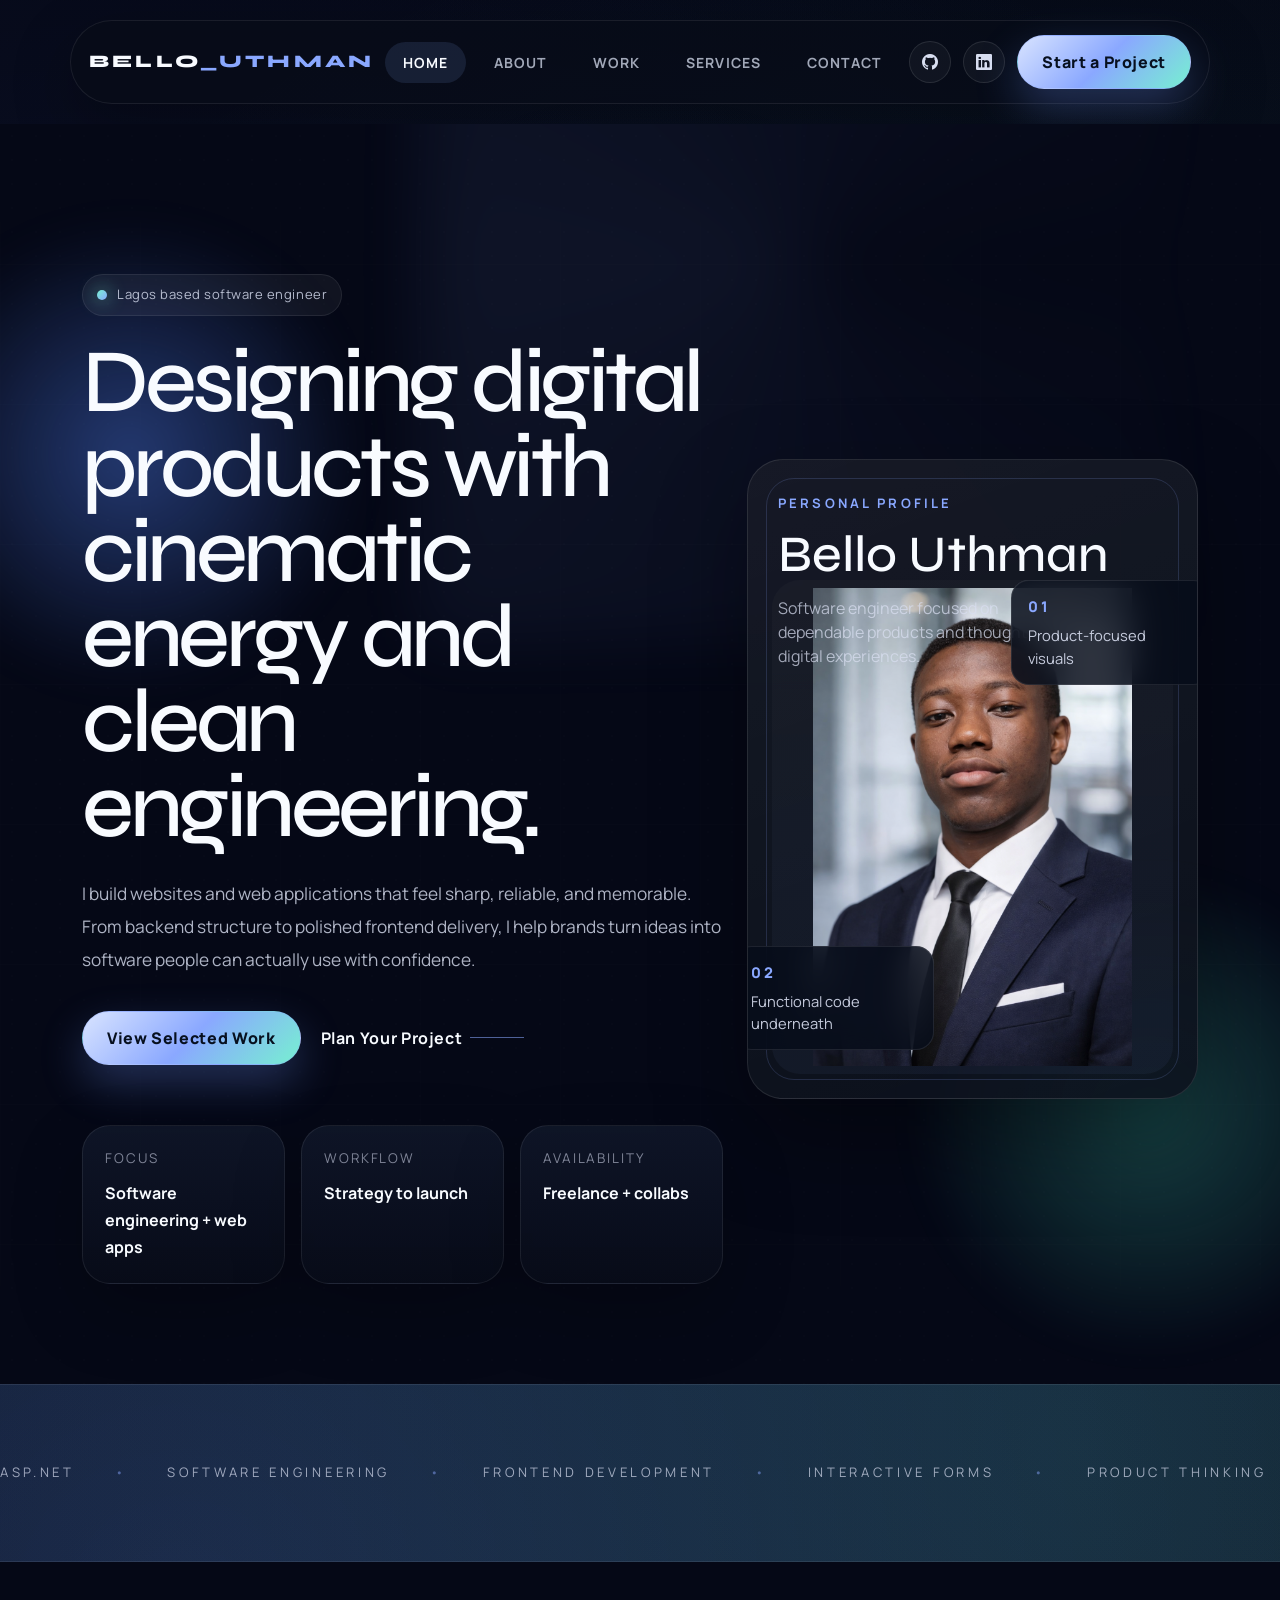
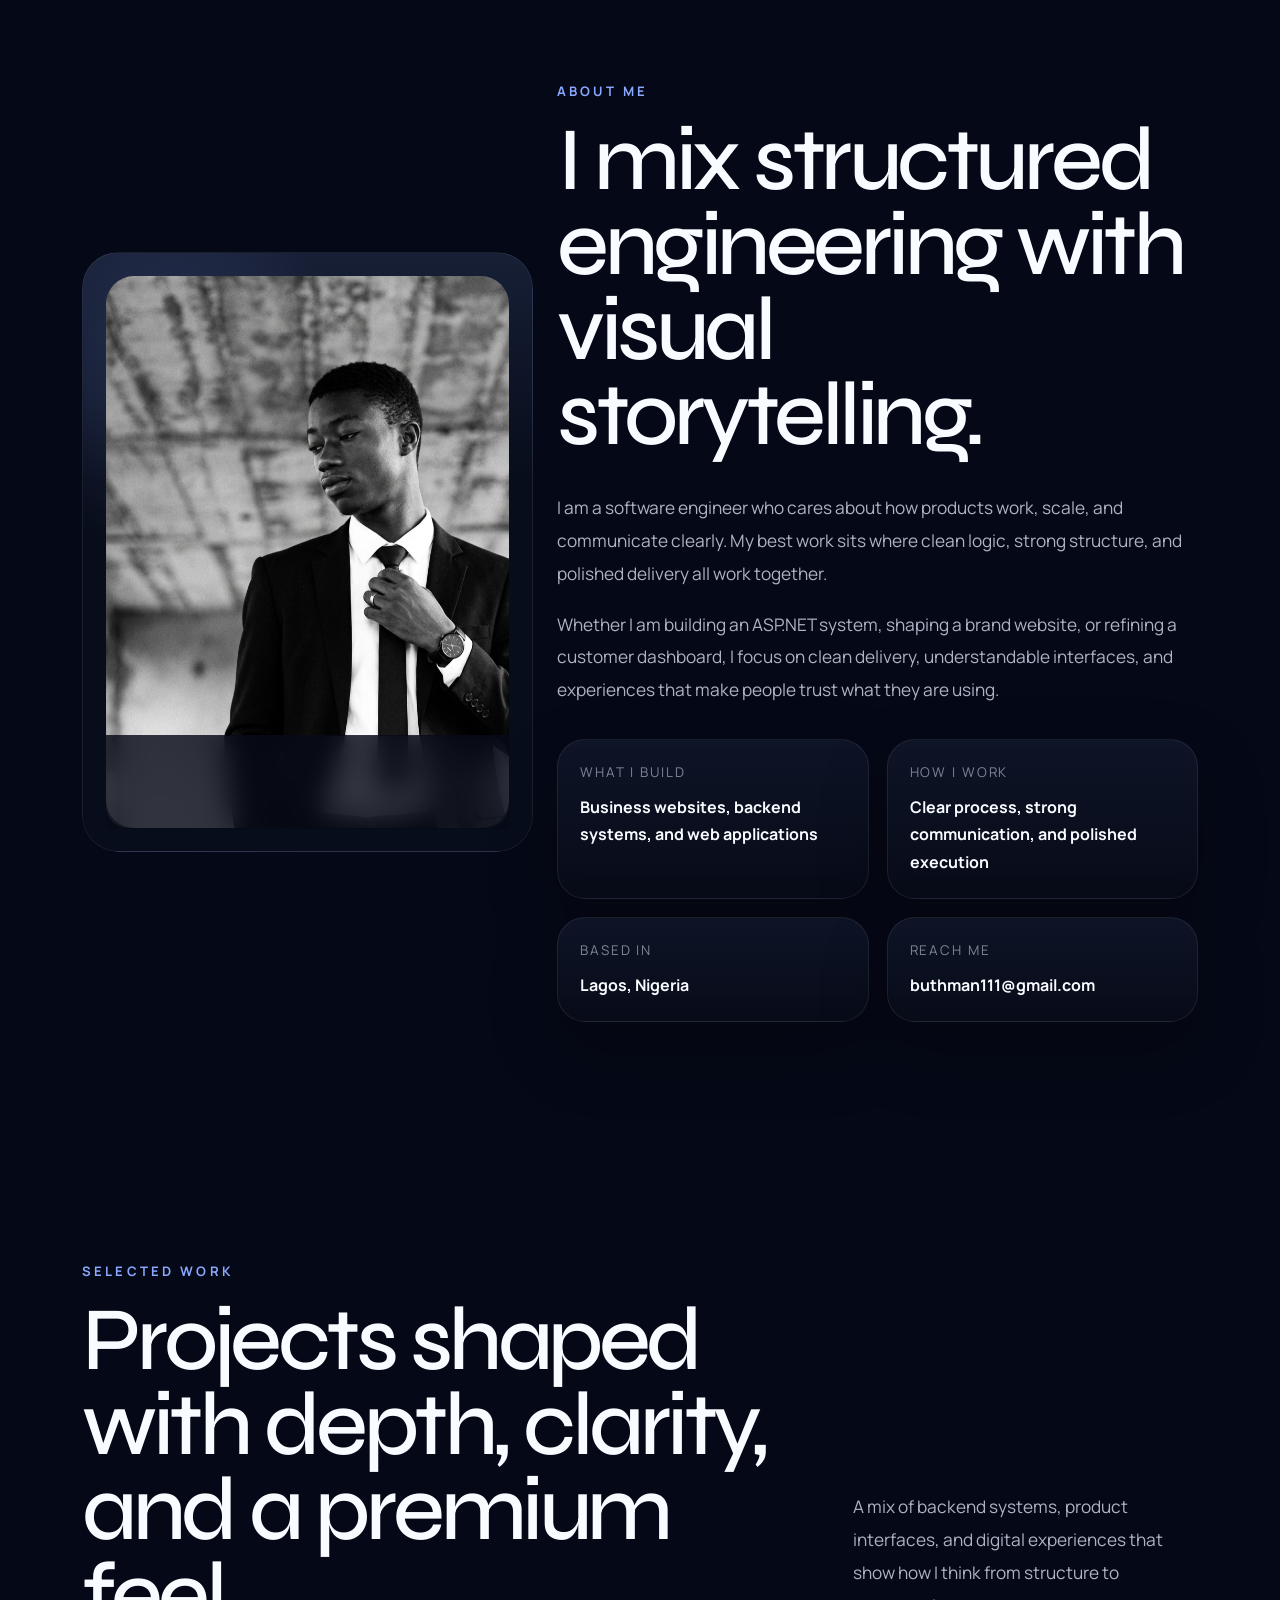
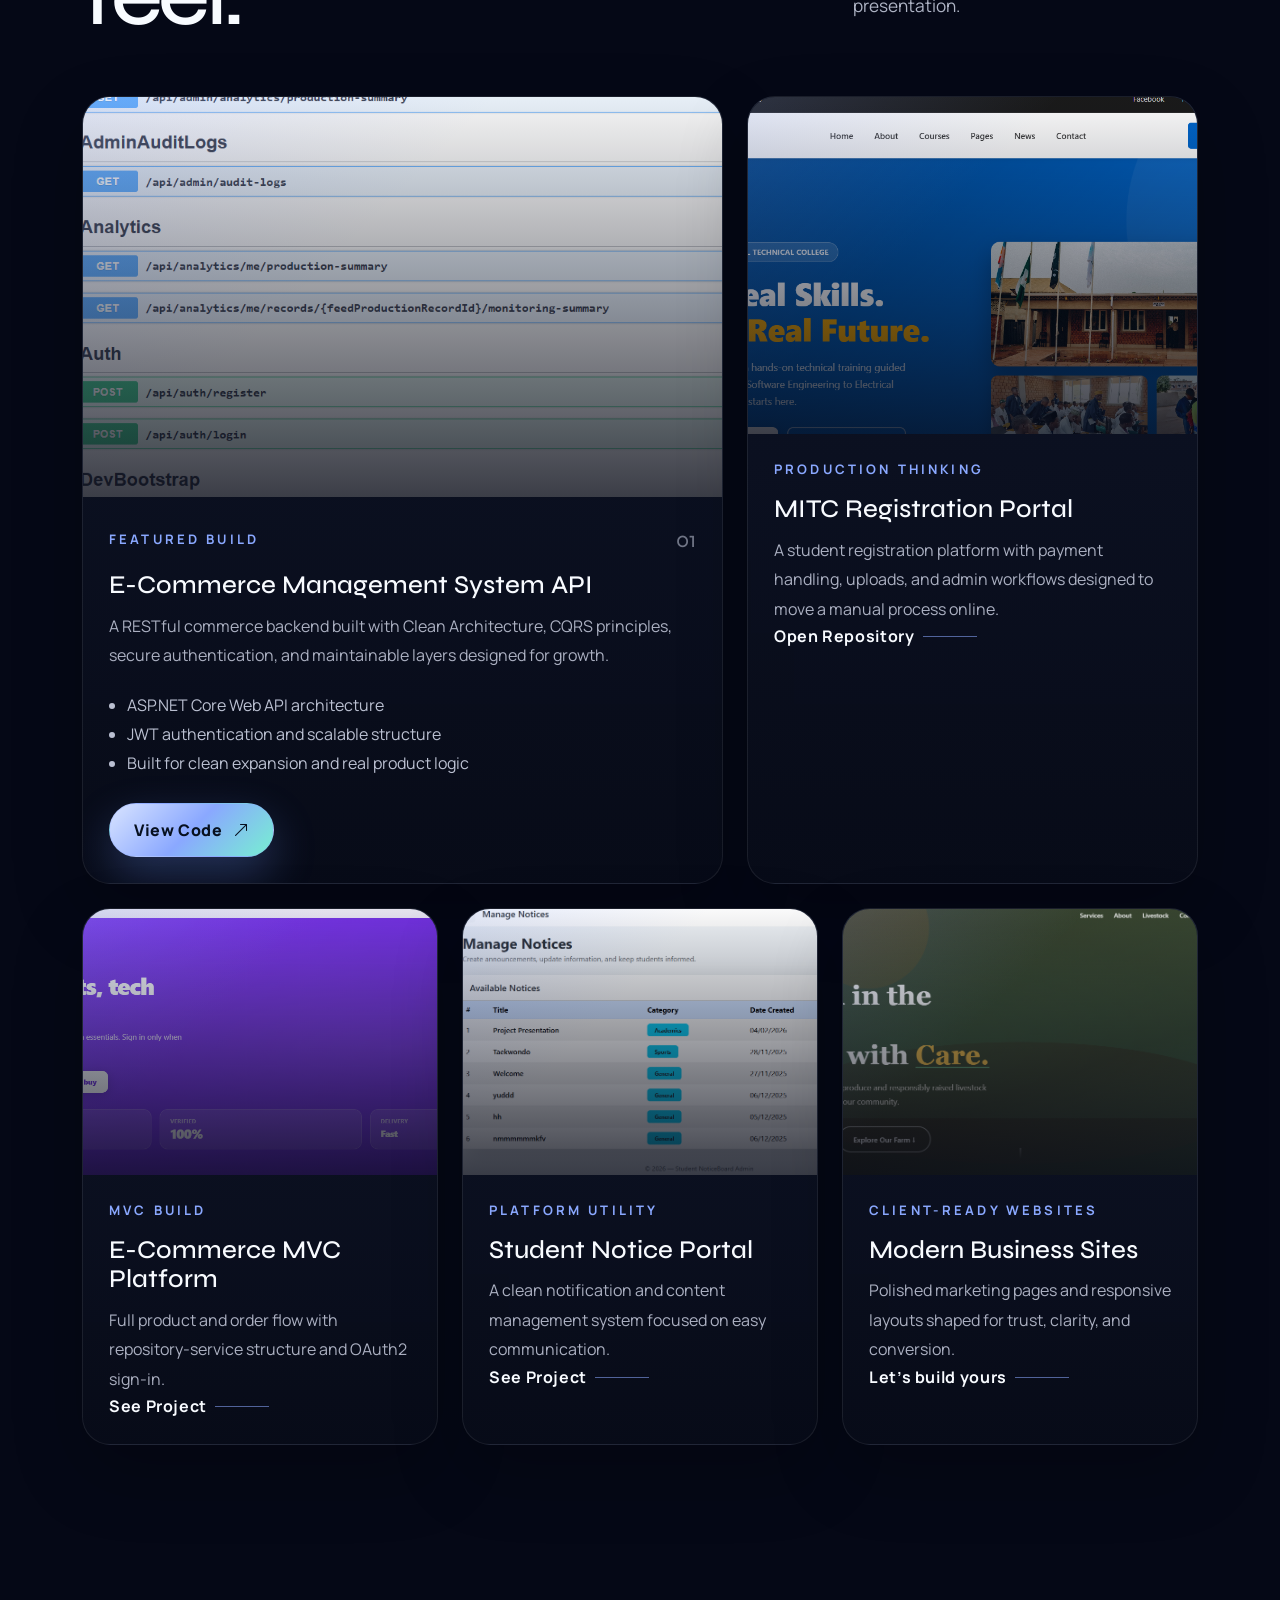
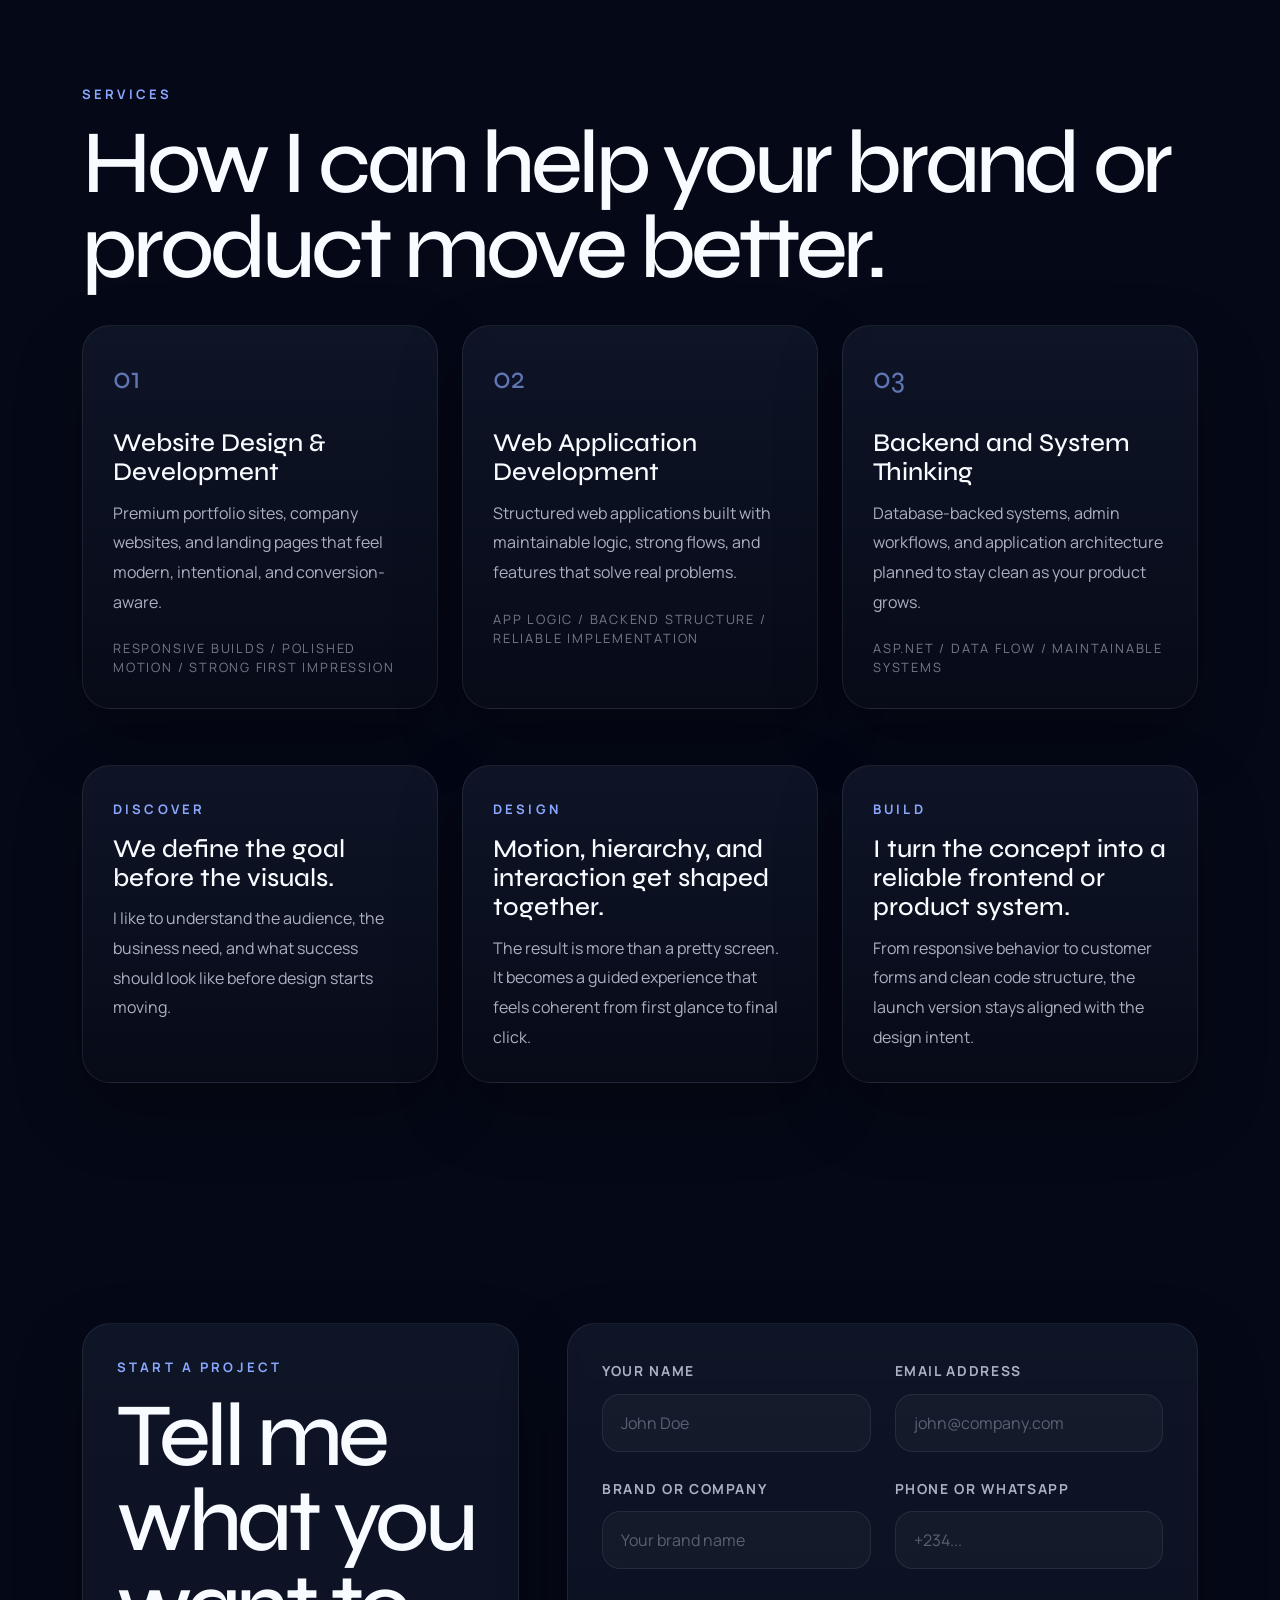
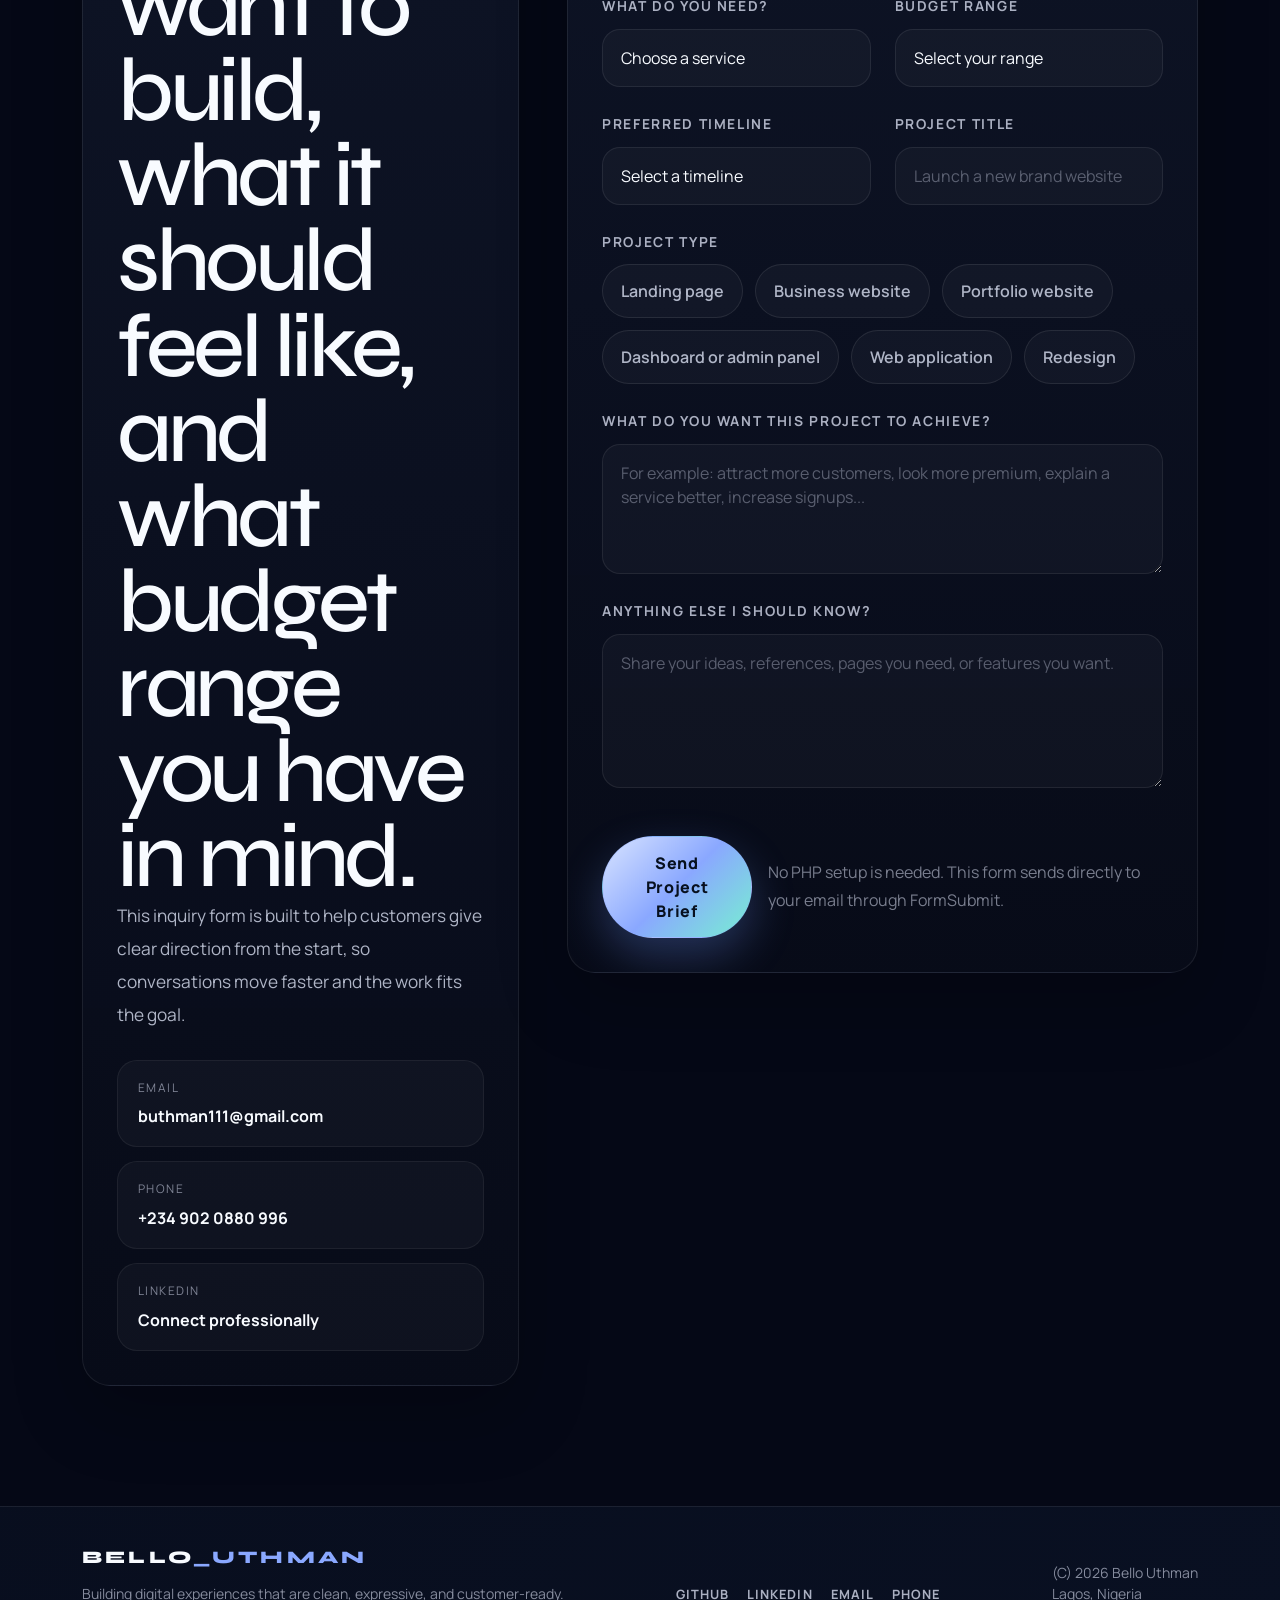
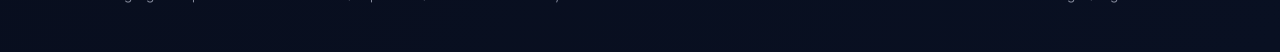
==== commit edb3a2b9: "Rebuild The Entire Portfolio" ====
--- a/index.html
+++ b/index.html
@@ -1,1419 +1,563 @@
 <!DOCTYPE html>
 <html lang="en">
+
 <head>
-    <meta charset="UTF-8">
-    <meta name="viewport" content="width=device-width, initial-scale=1.0">
-    <title>Bello Uthman - Junior .NET Developer | ASP.NET MVC Specialist</title>
-    <meta name="description" content="Junior .NET Developer with hands-on experience building production-ready web applications using ASP.NET MVC, Web API, and modern development patterns.">
-    
-    <!-- Bootstrap CSS -->
-    <link href="https://cdn.jsdelivr.net/npm/bootstrap@5.3.0/dist/css/bootstrap.min.css" rel="stylesheet">
-    
-    <!-- Font Awesome -->
-    <link rel="stylesheet" href="https://cdnjs.cloudflare.com/ajax/libs/font-awesome/6.5.0/css/all.min.css">
-    
-    <!-- Google Fonts -->
-    <link rel="preconnect" href="https://fonts.googleapis.com">
-    <link rel="preconnect" href="https://fonts.gstatic.com" crossorigin>
-    <link href="https://fonts.googleapis.com/css2?family=Inter:wght@300;400;500;600;700;800&family=JetBrains+Mono:wght@400;500;600&display=swap" rel="stylesheet">
-    
-    <style>
-        :root {
-            --primary: #10b981;
-            --primary-dark: #059669;
-            --secondary: #3b82f6;
-            --dark: #0f172a;
-            --dark-accent: #1e293b;
-            --text-light: #f1f5f9;
-            --text-muted: #94a3b8;
-            --border: #334155;
-        }
-        
-        * {
-            margin: 0;
-            padding: 0;
-            box-sizing: border-box;
-        }
-        
-        body {
-            font-family: 'Inter', sans-serif;
-            background: var(--dark);
-            color: var(--text-light);
-            line-height: 1.6;
-            overflow-x: hidden;
-        }
-        
-        code, pre {
-            font-family: 'JetBrains Mono', monospace;
-        }
-        
-        /* Navigation */
-        .navbar {
-            background: rgba(15, 23, 42, 0.95);
-            backdrop-filter: blur(10px);
-            border-bottom: 1px solid var(--border);
-            padding: 1rem 0;
-            position: fixed;
-            width: 100%;
-            top: 0;
-            z-index: 1000;
-        }
-        
-        .navbar-brand {
-            font-weight: 700;
-            font-size: 1.5rem;
-            color: var(--text-light) !important;
-        }
-        
-        .nav-link {
-            color: var(--text-muted) !important;
-            font-weight: 500;
-            margin: 0 1rem;
-            transition: color 0.3s;
-        }
-        
-        .nav-link:hover,
-        .nav-link.active {
-            color: var(--primary) !important;
-        }
-        
-        /* Hero Section */
-        .hero {
-            min-height: 100vh;
-            display: flex;
-            align-items: center;
-            padding: 120px 0 80px;
-            position: relative;
-            background: linear-gradient(135deg, var(--dark) 0%, var(--dark-accent) 100%);
-        }
-        
-        .hero-label {
-            display: inline-block;
-            padding: 0.5rem 1rem;
-            background: rgba(16, 185, 129, 0.1);
-            color: var(--primary);
-            border: 1px solid rgba(16, 185, 129, 0.2);
-            border-radius: 50px;
-            font-size: 0.9rem;
-            font-weight: 600;
-            margin-bottom: 1.5rem;
-        }
-        
-        .hero h1 {
-            font-size: 3.5rem;
-            font-weight: 800;
-            line-height: 1.1;
-            margin-bottom: 1.5rem;
-        }
-        
-        .hero h1 .highlight {
-            background: linear-gradient(135deg, var(--primary), var(--secondary));
-            -webkit-background-clip: text;
-            -webkit-text-fill-color: transparent;
-            background-clip: text;
-        }
-        
-        .hero-subtitle {
-            font-size: 1.4rem;
-            color: var(--text-muted);
-            margin-bottom: 2rem;
-            max-width: 650px;
-        }
-        
-        .tech-stack {
-            display: flex;
-            flex-wrap: wrap;
-            gap: 1rem;
-            margin: 2rem 0;
-        }
-        
-        .tech-badge {
-            padding: 0.5rem 1rem;
-            background: var(--dark-accent);
-            border: 1px solid var(--border);
-            border-radius: 8px;
-            font-size: 0.9rem;
-            font-weight: 500;
-            transition: all 0.3s;
-        }
-        
-        .tech-badge:hover {
-            border-color: var(--primary);
-            transform: translateY(-2px);
-        }
-        
-        .cta-group {
-            display: flex;
-            gap: 1rem;
-            margin-top: 2.5rem;
-        }
-        
-        .btn-primary-custom {
-            background: var(--primary);
-            color: white;
-            padding: 1rem 2rem;
-            border-radius: 8px;
-            font-weight: 600;
-            text-decoration: none;
-            display: inline-flex;
-            align-items: center;
-            gap: 0.5rem;
-            transition: all 0.3s;
-            border: none;
-        }
-        
-        .btn-primary-custom:hover {
-            background: var(--primary-dark);
-            transform: translateY(-2px);
-            box-shadow: 0 10px 30px rgba(16, 185, 129, 0.3);
-            color: white;
-        }
-        
-        .btn-secondary-custom {
-            background: transparent;
-            color: var(--text-light);
-            padding: 1rem 2rem;
-            border-radius: 8px;
-            font-weight: 600;
-            text-decoration: none;
-            display: inline-flex;
-            align-items: center;
-            gap: 0.5rem;
-            border: 1px solid var(--border);
-            transition: all 0.3s;
-        }
-        
-        .btn-secondary-custom:hover {
-            border-color: var(--primary);
-            color: var(--primary);
-            transform: translateY(-2px);
-        }
-        
-        /* About Section */
-        .about {
-            padding: 100px 0;
-            background: var(--dark);
-        }
-        
-        .section-label {
-            color: var(--primary);
-            font-weight: 600;
-            font-size: 0.9rem;
-            text-transform: uppercase;
-            letter-spacing: 1px;
-            margin-bottom: 1rem;
-        }
-        
-        .section-title {
-            font-size: 2.8rem;
-            font-weight: 800;
-            margin-bottom: 2rem;
-        }
-        
-        .about-content {
-            font-size: 1.1rem;
-            line-height: 1.8;
-            color: var(--text-muted);
-        }
-        
-        .about-content p {
-            margin-bottom: 1.5rem;
-        }
-        
-        .metrics {
-            display: grid;
-            grid-template-columns: repeat(auto-fit, minmax(200px, 1fr));
-            gap: 2rem;
-            margin-top: 3rem;
-        }
-        
-        .metric-card {
-            background: var(--dark-accent);
-            padding: 2rem;
-            border-radius: 12px;
-            border: 1px solid var(--border);
-            text-align: center;
-        }
-        
-        .metric-number {
-            font-size: 3rem;
-            font-weight: 800;
-            background: linear-gradient(135deg, var(--primary), var(--secondary));
-            -webkit-background-clip: text;
-            -webkit-text-fill-color: transparent;
-            background-clip: text;
-        }
-        
-        .metric-label {
-            color: var(--text-muted);
-            font-size: 0.9rem;
-            margin-top: 0.5rem;
-        }
-        
-        /* Projects Section */
-        .projects {
-            padding: 100px 0;
-            background: var(--dark-accent);
-        }
-        
-        .project-card {
-            background: var(--dark);
-            border: 1px solid var(--border);
-            border-radius: 16px;
-            padding: 3rem;
-            margin-bottom: 3rem;
-            transition: all 0.3s;
-        }
-        
-        .project-card:hover {
-            border-color: var(--primary);
-            transform: translateY(-5px);
-            box-shadow: 0 20px 40px rgba(0, 0, 0, 0.3);
-        }
-        
-        .project-header {
-            display: flex;
-            justify-content: space-between;
-            align-items: start;
-            margin-bottom: 2rem;
-        }
-        
-        .project-title {
-            font-size: 1.8rem;
-            font-weight: 700;
-            margin-bottom: 0.5rem;
-        }
-        
-        .project-type {
-            color: var(--primary);
-            font-size: 0.9rem;
-            font-weight: 600;
-        }
-        
-        .project-links {
-            display: flex;
-            gap: 1rem;
-        }
-        
-        .project-link {
-            width: 40px;
-            height: 40px;
-            display: flex;
-            align-items: center;
-            justify-content: center;
-            background: var(--dark-accent);
-            border: 1px solid var(--border);
-            border-radius: 8px;
-            color: var(--text-light);
-            transition: all 0.3s;
-            text-decoration: none;
-        }
-        
-        .project-link:hover {
-            border-color: var(--primary);
-            color: var(--primary);
-        }
-        
-        .star-section {
-            margin-bottom: 1.8rem;
-        }
-        
-        .star-label {
-            font-weight: 700;
-            color: var(--primary);
-            margin-bottom: 0.5rem;
-            font-size: 0.85rem;
-            text-transform: uppercase;
-            letter-spacing: 1px;
-        }
-        
-        .star-content {
-            color: var(--text-muted);
-            line-height: 1.8;
-        }
-        
-        .star-content ul {
-            margin: 0.5rem 0;
-            padding-left: 1.5rem;
-        }
-        
-        .star-content li {
-            margin-bottom: 0.5rem;
-        }
-        
-        .tech-tags {
-            display: flex;
-            flex-wrap: wrap;
-            gap: 0.75rem;
-            margin-top: 2rem;
-        }
-        
-        .tech-tag {
-            padding: 0.4rem 1rem;
-            background: rgba(16, 185, 129, 0.1);
-            color: var(--primary);
-            border-radius: 6px;
-            font-size: 0.85rem;
-            font-weight: 500;
-            border: 1px solid rgba(16, 185, 129, 0.2);
-        }
-        
-        /* Skills Section */
-        .skills {
-            padding: 100px 0;
-            background: var(--dark);
-        }
-        
-        .skills-grid {
-            display: grid;
-            grid-template-columns: repeat(auto-fit, minmax(300px, 1fr));
-            gap: 2rem;
-            margin-top: 3rem;
-        }
-        
-        .skill-category {
-            background: var(--dark-accent);
-            padding: 2rem;
-            border-radius: 12px;
-            border: 1px solid var(--border);
-        }
-        
-        .skill-category h3 {
-            font-size: 1.3rem;
-            font-weight: 700;
-            margin-bottom: 1.5rem;
-            color: var(--text-light);
-        }
-        
-        .skill-list {
-            display: flex;
-            flex-direction: column;
-            gap: 1rem;
-        }
-        
-        .skill-item {
-            display: flex;
-            justify-content: space-between;
-            align-items: center;
-            padding: 0.75rem;
-            background: var(--dark);
-            border-radius: 8px;
-            border: 1px solid var(--border);
-        }
-        
-        .skill-name {
-            font-weight: 600;
-            color: var(--text-light);
-        }
-        
-        .skill-level {
-            color: var(--primary);
-            font-size: 0.85rem;
-            font-weight: 600;
-        }
-        
-        /* Contact Section */
-        .contact {
-            padding: 100px 0;
-            background: var(--dark-accent);
-        }
-        
-        .contact-cta {
-            text-align: center;
-            max-width: 800px;
-            margin: 0 auto;
-        }
-        
-        .contact-cta h2 {
-            font-size: 2.8rem;
-            font-weight: 800;
-            margin-bottom: 1.5rem;
-        }
-        
-        .contact-cta p {
-            font-size: 1.2rem;
-            color: var(--text-muted);
-            margin-bottom: 3rem;
-        }
-        
-        .contact-methods {
-            display: flex;
-            justify-content: center;
-            gap: 2rem;
-            flex-wrap: wrap;
-        }
-        
-        .contact-card {
-            background: var(--dark);
-            padding: 2rem;
-            border-radius: 12px;
-            border: 1px solid var(--border);
-            text-align: center;
-            min-width: 250px;
-            transition: all 0.3s;
-        }
-        
-        .contact-card:hover {
-            border-color: var(--primary);
-            transform: translateY(-5px);
-        }
-        
-        .contact-icon {
-            width: 60px;
-            height: 60px;
-            background: rgba(16, 185, 129, 0.1);
-            border-radius: 12px;
-            display: flex;
-            align-items: center;
-            justify-content: center;
-            margin: 0 auto 1rem;
-            font-size: 1.5rem;
-            color: var(--primary);
-        }
-        
-        .contact-card h4 {
-            font-size: 1.1rem;
-            margin-bottom: 0.5rem;
-        }
-        
-        .contact-card a {
-            color: var(--text-muted);
-            text-decoration: none;
-            transition: color 0.3s;
-        }
-        
-        .contact-card a:hover {
-            color: var(--primary);
-        }
-        
-        /* Contact Form */
-        .contact-form-wrapper {
-            background: var(--dark);
-            padding: 3rem;
-            border-radius: 16px;
-            border: 1px solid var(--border);
-            margin-top: 4rem;
-        }
-        
-        .contact-form-wrapper h3 {
-            font-size: 2rem;
-            font-weight: 700;
-            margin-bottom: 2rem;
-        }
-        
-        .form-label {
-            color: var(--text-light);
-            font-weight: 600;
-            margin-bottom: 0.5rem;
-            font-size: 0.9rem;
-        }
-        
-        .form-control {
-            background: var(--dark-accent);
-            border: 1px solid var(--border);
-            color: var(--text-light);
-            padding: 0.875rem 1rem;
-            border-radius: 8px;
-            font-size: 1rem;
-            transition: all 0.3s;
-        }
-        
-        .form-control:focus {
-            background: var(--dark-accent);
-            border-color: var(--primary);
-            color: var(--text-light);
-            outline: none;
-            box-shadow: 0 0 0 3px rgba(16, 185, 129, 0.1);
-        }
-        
-        .form-control::placeholder {
-            color: var(--text-muted);
-            opacity: 0.6;
-        }
-        
-        select.form-control {
-            cursor: pointer;
-        }
-        
-        textarea.form-control {
-            resize: vertical;
-            min-height: 150px;
-        }
-        
-        .form-status {
-            padding: 1rem;
-            border-radius: 8px;
-            margin-bottom: 1rem;
-            display: none;
-            font-weight: 500;
-        }
-        
-        .form-status.success {
-            background: rgba(16, 185, 129, 0.1);
-            border: 1px solid var(--primary);
-            color: var(--primary);
-            display: block;
-        }
-        
-        .form-status.error {
-            background: rgba(239, 68, 68, 0.1);
-            border: 1px solid #ef4444;
-            color: #ef4444;
-            display: block;
-        }
-        
-        .form-status.loading {
-            background: rgba(59, 130, 246, 0.1);
-            border: 1px solid var(--secondary);
-            color: var(--secondary);
-            display: block;
-        }
-        
-        /* Footer */
-        footer {
-            padding: 3rem 0;
-            background: var(--dark);
-            border-top: 1px solid var(--border);
-            text-align: center;
-            color: var(--text-muted);
-        }
-        
-        /* Responsive */
-        @media (max-width: 768px) {
-            .hero h1 {
-                font-size: 2.5rem;
-            }
-            
-            .hero-subtitle {
-                font-size: 1.2rem;
-            }
-            
-            .section-title {
-                font-size: 2rem;
-            }
-            
-            .cta-group {
-                flex-direction: column;
-            }
-            
-            .project-header {
-                flex-direction: column;
-            }
-        }
-    </style>
+  <meta charset="utf-8">
+  <meta content="width=device-width, initial-scale=1.0" name="viewport">
+  <title>Bello Uthman | Software Developer</title>
+  <meta name="description" content="Bello Uthman's portfolio showcasing software engineering, ASP.NET development, and interactive web projects.">
+  <meta name="keywords" content="Bello Uthman, software engineer, ASP.NET developer, web developer, portfolio">
+
+  <link href="assets/img/favicon.png" rel="icon">
+
+  <link href="https://fonts.googleapis.com" rel="preconnect">
+  <link href="https://fonts.gstatic.com" rel="preconnect" crossorigin>
+  <link href="https://fonts.googleapis.com/css2?family=Manrope:wght@400;500;600;700;800&family=Syne:wght@500;700;800&display=swap" rel="stylesheet">
+
+  <link href="assets/vendor/bootstrap/css/bootstrap.min.css" rel="stylesheet">
+  <link href="assets/vendor/bootstrap-icons/bootstrap-icons.css" rel="stylesheet">
+  <link href="assets/vendor/aos/aos.css" rel="stylesheet">
+  <link href="assets/vendor/glightbox/css/glightbox.min.css" rel="stylesheet">
+  <link href="assets/vendor/swiper/swiper-bundle.min.css" rel="stylesheet">
+  <link href="assets/css/main.css" rel="stylesheet">
 </head>
-<body>
-    <!-- Navigation -->
-    <nav class="navbar">
-        <div class="container">
-            <div class="d-flex justify-content-between align-items-center w-100">
-                <a class="navbar-brand" href="#">BU</a>
-                <div class="d-flex gap-3">
-                    <a class="nav-link active" href="#hero">Home</a>
-                    <a class="nav-link" href="#about">About</a>
-                    <a class="nav-link" href="#projects">Projects</a>
-                    <a class="nav-link" href="#skills">Skills</a>
-                    <a class="nav-link" href="#contact">Contact</a>
+
+<body class="index-page motion-home">
+
+  <header id="header" class="header site-header">
+    <div class="container-fluid container-xl d-flex align-items-center justify-content-between header-shell">
+      <a href="#hero" class="brand-mark">BELLO<span>_UTHMAN</span></a>
+
+      <nav id="navmenu" class="navmenu">
+        <ul>
+          <li><a href="#hero" class="active">Home</a></li>
+          <li><a href="#about">About</a></li>
+          <li><a href="#portfolio">Work</a></li>
+          <li><a href="#services">Services</a></li>
+          <li><a href="#contact">Contact</a></li>
+        </ul>
+      </nav>
+
+      <div class="header-actions d-none d-xl-flex align-items-center">
+        <a href="https://github.com/anonimousbot" target="_blank" rel="noreferrer" class="header-social" aria-label="GitHub">
+          <i class="bi bi-github"></i>
+        </a>
+        <a href="https://www.linkedin.com/in/bello-uthman-781828368/" target="_blank" rel="noreferrer" class="header-social" aria-label="LinkedIn">
+          <i class="bi bi-linkedin"></i>
+        </a>
+        <a href="#contact" class="magnetic-btn nav-cta">Start a Project</a>
+      </div>
+
+      <i class="header-toggle d-xl-none bi bi-list"></i>
+    </div>
+  </header>
+
+  <main class="main">
+
+    <section id="hero" class="hero section motion-hero">
+      <div class="hero-noise"></div>
+      <div class="hero-grid"></div>
+      <div class="hero-orb orb-one" data-parallax="0.12"></div>
+      <div class="hero-orb orb-two" data-parallax="-0.08"></div>
+      <div class="hero-beam" data-parallax="0.18"></div>
+
+      <div class="container position-relative">
+        <div class="row align-items-center gy-5">
+          <div class="col-lg-7" data-aos="fade-right" data-aos-delay="100">
+            <div class="hero-copy">
+              <div class="eyebrow-chip">
+                <span class="eyebrow-dot"></span>
+                Lagos based software engineer
+              </div>
+              <h1>Designing digital products with cinematic energy and clean engineering.</h1>
+              <p class="hero-description">
+                I build websites and web applications that feel sharp, reliable, and memorable. From backend structure
+                to polished frontend delivery, I help brands turn ideas into software people can actually use with confidence.
+              </p>
+
+              <div class="hero-actions">
+                <a href="#portfolio" class="magnetic-btn primary-action">View Selected Work</a>
+                <a href="#contact" class="secondary-action">Plan Your Project</a>
+              </div>
+
+              <div class="hero-meta row g-3">
+                <div class="col-sm-4">
+                  <div class="meta-card reveal-fade">
+                    <span>Focus</span>
+                    <strong>Software engineering + web apps</strong>
+                  </div>
                 </div>
-            </div>
-        </div>
-    </nav>
-
-    <!-- Hero Section -->
-    <section id="hero" class="hero">
-        <div class="container">
-            <div class="row align-items-center">
-                <div class="col-lg-8">
-                    <div class="hero-label">
-                        <i class="fas fa-code"></i> Open to Junior Developer Opportunities
+                <div class="col-sm-4">
+                  <div class="meta-card reveal-fade">
+                    <span>Workflow</span>
+                    <strong>Strategy to launch</strong>
+                  </div>
+                </div>
+                <div class="col-sm-4">
+                  <div class="meta-card reveal-fade">
+                    <span>Availability</span>
+                    <strong>Freelance + collabs</strong>
+                  </div>
+                </div>
+              </div>
+            </div>
+          </div>
+
+          <div class="col-lg-5" data-aos="fade-left" data-aos-delay="200">
+            <div class="hero-stage" data-tilt>
+              <div class="hero-stage-frame"></div>
+              <div class="hero-stage-copy">
+                <span class="stage-label">Personal profile</span>
+                <h2>Bello Uthman</h2>
+                <p>Software engineer focused on dependable products and thoughtful digital experiences.</p>
+              </div>
+              <img src="assets/img/person/file_00000000bd8872439685cb664a01ad45.png" alt="Portrait of Bello Uthman" class="hero-portrait">
+              <div class="floating-note note-top">
+                <span>01</span>
+                Product-focused visuals
+              </div>
+              <div class="floating-note note-bottom">
+                <span>02</span>
+                Functional code underneath
+              </div>
+            </div>
+          </div>
+        </div>
+      </div>
+
+    </section>
+
+    <section class="motion-ticker">
+      <div class="ticker-track">
+        <span>ASP.NET</span>
+        <span>Software Engineering</span>
+        <span>Frontend Development</span>
+        <span>Interactive Forms</span>
+        <span>Product Thinking</span>
+        <span>Brand Websites</span>
+        <span>Web Apps</span>
+        <span>SQL Server</span>
+        <span>Customer Experience</span>
+      </div>
+    </section>
+
+    <section id="about" class="section story-section">
+      <div class="container">
+        <div class="row align-items-center gy-5">
+          <div class="col-lg-5" data-aos="zoom-in" data-aos-delay="100">
+            <div class="story-portrait-wrap" data-tilt>
+              <div class="story-portrait-shape"></div>
+              <img src="assets/img/person/IMG_20260504_110347_328.png" alt="Bello Uthman standing in a suit" class="story-portrait">
+              <div class="story-badge">
+                <span class="badge-number">2+</span>
+                <span class="badge-text">Years learning, shipping, and refining digital work</span>
+              </div>
+            </div>
+          </div>
+
+          <div class="col-lg-7" data-aos="fade-left" data-aos-delay="200">
+            <div class="section-intro">
+              <p class="section-kicker">About me</p>
+              <h2>I mix structured engineering with visual storytelling.</h2>
+            </div>
+
+            <div class="story-copy">
+              <p>
+                I am a software engineer who cares about how products work, scale, and communicate clearly.
+                My best work sits where clean logic, strong structure, and polished delivery all work together.
+              </p>
+              <p>
+                Whether I am building an ASP.NET system, shaping a brand website, or refining a customer dashboard, I focus on
+                clean delivery, understandable interfaces, and experiences that make people trust what they are using.
+              </p>
+            </div>
+
+            <div class="insight-grid">
+              <div class="insight-card reveal-fade">
+                <span class="insight-label">What I build</span>
+                <strong>Business websites, backend systems, and web applications</strong>
+              </div>
+              <div class="insight-card reveal-fade">
+                <span class="insight-label">How I work</span>
+                <strong>Clear process, strong communication, and polished execution</strong>
+              </div>
+              <div class="insight-card reveal-fade">
+                <span class="insight-label">Based in</span>
+                <strong>Lagos, Nigeria</strong>
+              </div>
+              <div class="insight-card reveal-fade">
+                <span class="insight-label">Reach me</span>
+                <strong>buthman111@gmail.com</strong>
+              </div>
+            </div>
+          </div>
+        </div>
+      </div>
+    </section>
+
+    <section id="portfolio" class="section works-section">
+      <div class="container">
+        <div class="section-heading d-flex flex-column flex-lg-row align-items-lg-end justify-content-between gap-4">
+          <div>
+            <p class="section-kicker">Selected work</p>
+            <h2>Projects shaped with depth, clarity, and a premium feel.</h2>
+          </div>
+          <p class="section-support">
+            A mix of backend systems, product interfaces, and digital experiences that show how I think from structure to presentation.
+          </p>
+        </div>
+
+        <div class="row g-4 project-grid">
+          <div class="col-lg-7">
+            <article class="project-panel project-featured reveal-fade" data-tilt>
+              <div class="project-media">
+                <img src="assets/img/portfolio/EMSAPI.png" alt="E-Commerce API project visual" class="img-fluid">
+                <div class="project-overlay"></div>
+              </div>
+              <div class="project-content">
+                <div class="project-topline">
+                  <span class="project-tag">Featured build</span>
+                  <span class="project-index">01</span>
+                </div>
+                <h3>E-Commerce Management System API</h3>
+                <p>
+                  A RESTful commerce backend built with Clean Architecture, CQRS principles, secure authentication, and
+                  maintainable layers designed for growth.
+                </p>
+                <ul class="project-points">
+                  <li>ASP.NET Core Web API architecture</li>
+                  <li>JWT authentication and scalable structure</li>
+                  <li>Built for clean expansion and real product logic</li>
+                </ul>
+                <div class="project-actions">
+                  <a href="https://github.com/anonimousbot/Ecommerce_Management_System" target="_blank" rel="noreferrer" class="project-link-button">
+                    View Code
+                    <i class="bi bi-arrow-up-right"></i>
+                  </a>
+                </div>
+              </div>
+            </article>
+          </div>
+
+          <div class="col-lg-5">
+            <article class="project-panel project-stack reveal-fade" data-tilt>
+              <div class="project-media compact">
+                <img src="assets/img/portfolio/MiTc portal.png" alt="MITC registration portal visual" class="img-fluid">
+                <div class="project-overlay"></div>
+              </div>
+              <div class="project-content compact">
+                <span class="project-tag">Production thinking</span>
+                <h3>MITC Registration Portal</h3>
+                <p>
+                  A student registration platform with payment handling, uploads, and admin workflows designed to move a manual process online.
+                </p>
+                <a href="https://github.com/anonimousbot/Mitc_Registration_Portal" target="_blank" rel="noreferrer" class="inline-link">Open Repository</a>
+              </div>
+            </article>
+          </div>
+
+          <div class="col-lg-4 col-md-6">
+            <article class="project-panel project-compact reveal-fade" data-tilt>
+              <div class="project-media compact">
+                <img src="assets/img/portfolio/EMS_Part1.png" alt="E-commerce MVC visual" class="img-fluid">
+                <div class="project-overlay"></div>
+              </div>
+              <div class="project-content compact">
+                <span class="project-tag">MVC build</span>
+                <h3>E-Commerce MVC Platform</h3>
+                <p>Full product and order flow with repository-service structure and OAuth2 sign-in.</p>
+                <a href="https://github.com/anonimousbot/MyECommerce_ManagementSystem_Using_ASP.NET" target="_blank" rel="noreferrer" class="inline-link">See Project</a>
+              </div>
+            </article>
+          </div>
+
+          <div class="col-lg-4 col-md-6">
+            <article class="project-panel project-compact reveal-fade" data-tilt>
+              <div class="project-media compact">
+                <img src="assets/img/portfolio/NoticePortal.png" alt="Student notice portal visual" class="img-fluid">
+                <div class="project-overlay"></div>
+              </div>
+              <div class="project-content compact">
+                <span class="project-tag">Platform utility</span>
+                <h3>Student Notice Portal</h3>
+                <p>A clean notification and content management system focused on easy communication.</p>
+                <a href="https://github.com/anonimousbot/StudentNoticePortal" target="_blank" rel="noreferrer" class="inline-link">See Project</a>
+              </div>
+            </article>
+          </div>
+
+          <div class="col-lg-4 col-md-12">
+            <article class="project-panel project-compact reveal-fade" data-tilt>
+              <div class="project-media compact">
+                <img src="assets/img/portfolio/Mubok_Farm.png" alt="Business website project visual" class="img-fluid">
+                <div class="project-overlay"></div>
+              </div>
+              <div class="project-content compact">
+                <span class="project-tag">Client-ready websites</span>
+                <h3>Modern Business Sites</h3>
+                <p>Polished marketing pages and responsive layouts shaped for trust, clarity, and conversion.</p>
+                <a href="#contact" class="inline-link">Let’s build yours</a>
+              </div>
+            </article>
+          </div>
+        </div>
+      </div>
+    </section>
+
+    <section id="services" class="section services-section">
+      <div class="container">
+        <div class="section-heading">
+          <p class="section-kicker">Services</p>
+          <h2>How I can help your brand or product move better.</h2>
+        </div>
+
+        <div class="row g-4">
+          <div class="col-lg-4 col-md-6" data-aos="fade-up" data-aos-delay="100">
+            <article class="service-panel reveal-fade">
+              <div class="service-index">01</div>
+              <h3>Website Design & Development</h3>
+              <p>Premium portfolio sites, company websites, and landing pages that feel modern, intentional, and conversion-aware.</p>
+              <span class="service-detail">Responsive builds / polished motion / strong first impression</span>
+            </article>
+          </div>
+
+          <div class="col-lg-4 col-md-6" data-aos="fade-up" data-aos-delay="200">
+            <article class="service-panel reveal-fade">
+              <div class="service-index">02</div>
+              <h3>Web Application Development</h3>
+              <p>Structured web applications built with maintainable logic, strong flows, and features that solve real problems.</p>
+              <span class="service-detail">App logic / backend structure / reliable implementation</span>
+            </article>
+          </div>
+
+          <div class="col-lg-4 col-md-6" data-aos="fade-up" data-aos-delay="300">
+            <article class="service-panel reveal-fade">
+              <div class="service-index">03</div>
+              <h3>Backend and System Thinking</h3>
+              <p>Database-backed systems, admin workflows, and application architecture planned to stay clean as your product grows.</p>
+              <span class="service-detail">ASP.NET / data flow / maintainable systems</span>
+            </article>
+          </div>
+        </div>
+
+        <div class="process-strip row g-4 align-items-stretch">
+          <div class="col-lg-4">
+            <div class="process-card reveal-fade">
+              <span class="process-step">Discover</span>
+              <h3>We define the goal before the visuals.</h3>
+              <p>I like to understand the audience, the business need, and what success should look like before design starts moving.</p>
+            </div>
+          </div>
+          <div class="col-lg-4">
+            <div class="process-card reveal-fade">
+              <span class="process-step">Design</span>
+              <h3>Motion, hierarchy, and interaction get shaped together.</h3>
+              <p>The result is more than a pretty screen. It becomes a guided experience that feels coherent from first glance to final click.</p>
+            </div>
+          </div>
+          <div class="col-lg-4">
+            <div class="process-card reveal-fade">
+              <span class="process-step">Build</span>
+              <h3>I turn the concept into a reliable frontend or product system.</h3>
+              <p>From responsive behavior to customer forms and clean code structure, the launch version stays aligned with the design intent.</p>
+            </div>
+          </div>
+        </div>
+      </div>
+    </section>
+
+    <section id="contact" class="section contact-section">
+      <div class="container">
+        <div class="row g-4 g-lg-5">
+          <div class="col-lg-5" data-aos="fade-right" data-aos-delay="100">
+            <div class="contact-panel reveal-fade">
+              <p class="section-kicker">Start a project</p>
+              <h2>Tell me what you want to build, what it should feel like, and what budget range you have in mind.</h2>
+              <p class="contact-intro">
+                This inquiry form is built to help customers give clear direction from the start, so conversations move faster and the work fits the goal.
+              </p>
+
+              <div class="contact-methods">
+                <a href="mailto:buthman111@gmail.com" class="contact-method">
+                  <span>Email</span>
+                  <strong>buthman111@gmail.com</strong>
+                </a>
+                <a href="tel:+2349020880996" class="contact-method">
+                  <span>Phone</span>
+                  <strong>+234 902 0880 996</strong>
+                </a>
+                <a href="https://www.linkedin.com/in/bello-uthman-781828368/" target="_blank" rel="noreferrer" class="contact-method">
+                  <span>LinkedIn</span>
+                  <strong>Connect professionally</strong>
+                </a>
+              </div>
+            </div>
+          </div>
+
+          <div class="col-lg-7" data-aos="fade-left" data-aos-delay="200">
+            <div class="brief-form-wrap reveal-fade">
+              <form id="contactForm" class="brief-form" action="https://formsubmit.co/buthman111@gmail.com" method="POST">
+                <input type="hidden" name="_captcha" value="false">
+                <input type="hidden" name="_template" value="table">
+                <div class="row g-4">
+                  <div class="col-md-6">
+                    <label class="form-label" for="name">Your name</label>
+                    <input class="form-control" id="name" name="name" type="text" placeholder="John Doe" required>
+                  </div>
+
+                  <div class="col-md-6">
+                    <label class="form-label" for="email">Email address</label>
+                    <input class="form-control" id="email" name="email" type="email" placeholder="john@company.com" required>
+                  </div>
+
+                  <div class="col-md-6">
+                    <label class="form-label" for="company">Brand or company</label>
+                    <input class="form-control" id="company" name="company" type="text" placeholder="Your brand name">
+                  </div>
+
+                  <div class="col-md-6">
+                    <label class="form-label" for="phone">Phone or WhatsApp</label>
+                    <input class="form-control" id="phone" name="phone" type="text" placeholder="+234...">
+                  </div>
+
+                  <div class="col-md-6">
+                    <label class="form-label" for="service_interest">What do you need?</label>
+                    <select class="form-select" id="service_interest" name="service_interest" required>
+                      <option value="">Choose a service</option>
+                      <option value="Website design and development">Website design and development</option>
+                      <option value="Web application development">Web application development</option>
+                      <option value="Dashboard or admin panel">Dashboard or admin panel</option>
+                      <option value="Portfolio website">Portfolio website</option>
+                      <option value="Full product build">Full product build</option>
+                    </select>
+                  </div>
+
+                  <div class="col-md-6">
+                    <label class="form-label" for="budget">Budget range</label>
+                    <select class="form-select" id="budget" name="budget" required>
+                      <option value="">Select your range</option>
+                      <option value="Below NGN 150,000">Below NGN 150,000</option>
+                      <option value="NGN 150,000 - NGN 300,000">NGN 150,000 - NGN 300,000</option>
+                      <option value="NGN 300,000 - NGN 700,000">NGN 300,000 - NGN 700,000</option>
+                      <option value="NGN 700,000 - NGN 1,500,000">NGN 700,000 - NGN 1,500,000</option>
+                      <option value="Above NGN 1,500,000">Above NGN 1,500,000</option>
+                    </select>
+                  </div>
+
+                  <div class="col-md-6">
+                    <label class="form-label" for="timeline">Preferred timeline</label>
+                    <select class="form-select" id="timeline" name="timeline" required>
+                      <option value="">Select a timeline</option>
+                      <option value="ASAP">ASAP</option>
+                      <option value="2 to 4 weeks">2 to 4 weeks</option>
+                      <option value="1 to 2 months">1 to 2 months</option>
+                      <option value="Flexible">Flexible</option>
+                    </select>
+                  </div>
+
+                  <div class="col-md-6">
+                    <label class="form-label" for="subject">Project title</label>
+                    <input class="form-control" id="subject" name="subject" type="text" placeholder="Launch a new brand website" required>
+                  </div>
+
+                  <div class="col-12">
+                    <label class="form-label">Project type</label>
+                    <div class="scope-options">
+                      <label class="scope-pill">
+                        <input type="checkbox" name="project_scope[]" value="Landing page">
+                        <span>Landing page</span>
+                      </label>
+                      <label class="scope-pill">
+                        <input type="checkbox" name="project_scope[]" value="Business website">
+                        <span>Business website</span>
+                      </label>
+                      <label class="scope-pill">
+                        <input type="checkbox" name="project_scope[]" value="Portfolio website">
+                        <span>Portfolio website</span>
+                      </label>
+                      <label class="scope-pill">
+                        <input type="checkbox" name="project_scope[]" value="Dashboard or admin panel">
+                        <span>Dashboard or admin panel</span>
+                      </label>
+                      <label class="scope-pill">
+                        <input type="checkbox" name="project_scope[]" value="Web application">
+                        <span>Web application</span>
+                      </label>
+                      <label class="scope-pill">
+                        <input type="checkbox" name="project_scope[]" value="Redesign">
+                        <span>Redesign</span>
+                      </label>
                     </div>
-                    
-                    <h1>
-                        Building <span class="highlight">Production-Ready</span><br>
-                        Web Applications with .NET
-                    </h1>
-                    
-                    <p class="hero-subtitle">
-                        Junior .NET Developer with hands-on experience architecting real-world applications 
-                        using ASP.NET MVC, Web API, Clean Architecture, and modern development patterns.
-                    </p>
-                    
-                    <div class="tech-stack">
-                        <div class="tech-badge">C# / .NET</div>
-                        <div class="tech-badge">ASP.NET MVC</div>
-                        <div class="tech-badge">ASP.NET Core Web API</div>
-                        <div class="tech-badge">Entity Framework</div>
-                        <div class="tech-badge">Clean Architecture</div>
-                        <div class="tech-badge">SQL Server</div>
-                    </div>
-                    
-                    <div class="cta-group">
-                        <a href="#projects" class="btn-primary-custom">
-                            View My Projects <i class="fas fa-arrow-right"></i>
-                        </a>
-                        <a href="#contact" class="btn-secondary-custom">
-                            <i class="fas fa-envelope"></i> Get In Touch
-                        </a>
-                    </div>
+                  </div>
+
+                  <div class="col-12">
+                    <label class="form-label" for="project_goals">What do you want this project to achieve?</label>
+                    <textarea class="form-control" id="project_goals" name="project_goals" rows="4" placeholder="For example: attract more customers, look more premium, explain a service better, increase signups..." required></textarea>
+                  </div>
+
+                  <div class="col-12">
+                    <label class="form-label" for="message">Anything else I should know?</label>
+                    <textarea class="form-control" id="message" name="message" rows="5" placeholder="Share your ideas, references, pages you need, or features you want."></textarea>
+                  </div>
+
+                  <div class="col-12">
+                    <div id="formStatus" class="form-status" aria-live="polite"></div>
+                  </div>
+
+                  <div class="col-12 d-flex flex-column flex-sm-row align-items-sm-center gap-3">
+                    <button type="submit" class="magnetic-btn primary-action submit-action">Send Project Brief</button>
+                    <p class="form-note mb-0">No PHP setup is needed. This form sends directly to your email through FormSubmit.</p>
+                  </div>
                 </div>
-            </div>
-        </div>
+              </form>
+            </div>
+          </div>
+        </div>
+      </div>
     </section>
 
-    <!-- About Section -->
-    <section id="about" class="about">
-        <div class="container">
-            <div class="row">
-                <div class="col-lg-6">
-                    <div class="section-label">// ABOUT ME</div>
-                    <h2 class="section-title">Passionate About Clean Code & Architecture</h2>
-                </div>
-            </div>
-            
-            <div class="row mt-4">
-                <div class="col-lg-8">
-                    <div class="about-content">
-                        <p>
-                            I'm a <strong>motivated junior .NET developer</strong> passionate about writing clean, 
-                            maintainable code and learning industry best practices. Through building real-world projects, 
-                            I've gained hands-on experience with modern software architecture patterns and development workflows.
-                        </p>
-                        
-                        <p>
-                            My journey includes building complete e-commerce platforms, integrating payment gateways, 
-                            implementing authentication systems, and designing RESTful APIs following Clean Architecture principles. 
-                            I approach every project as an opportunity to <strong>learn, improve, and deliver value</strong>.
-                        </p>
-                        
-                        <p>
-                            Currently seeking a <strong>junior developer role</strong> where I can contribute my skills, 
-                            collaborate with experienced developers, and continue growing as a professional software engineer.
-                        </p>
-                    </div>
-                </div>
-            </div>
-            
-            <div class="metrics">
-                <div class="metric-card">
-                    <div class="metric-number">7+</div>
-                    <div class="metric-label">Real-World Projects</div>
-                </div>
-                <div class="metric-card">
-                    <div class="metric-number">2+</div>
-                    <div class="metric-label">Years Learning & Building</div>
-                </div>
-                <div class="metric-card">
-                    <div class="metric-number">100%</div>
-                    <div class="metric-label">Commitment to Growth</div>
-                </div>
-            </div>
-        </div>
-    </section>
-
-    <!-- Projects Section - STAR METHOD -->
-    <section id="projects" class="projects">
-        <div class="container">
-            <div class="section-label">// PORTFOLIO</div>
-            <h2 class="section-title">Real Projects, Real Impact</h2>
-            
-            <!-- Project 1 - E-Commerce API with Clean Architecture -->
-            <div class="project-card">
-                <div class="project-header">
-                    <div>
-                        <h3 class="project-title">E-Commerce Management System (RESTful API)</h3>
-                        <p class="project-type">ASP.NET Core Web API • Clean Architecture</p>
-                    </div>
-                    <div class="project-links">
-                        <a href="https://github.com/anonimousbot/Ecommerce_Management_System" class="project-link" title="View Code">
-                            <i class="fab fa-github"></i>
-                        </a>
-                    </div>
-                </div>
-                
-                <div class="star-section">
-                    <div class="star-label">Situation</div>
-                    <p class="star-content">
-                        After building my first e-commerce system with MVC, I wanted to challenge myself by creating 
-                        a more scalable, maintainable solution using modern architectural patterns and separating the 
-                        backend into a standalone API that could serve multiple client applications.
-                    </p>
-                </div>
-                
-                <div class="star-section">
-                    <div class="star-label">Task</div>
-                    <p class="star-content">
-                        Design and build a RESTful e-commerce API using ASP.NET Core Web API following Clean Architecture 
-                        principles, ensuring proper separation of concerns, testability, and adherence to SOLID principles.
-                    </p>
-                </div>
-                
-                <div class="star-section">
-                    <div class="star-label">Action</div>
-                    <p class="star-content">
-                        • Implemented Clean Architecture with distinct layers: Domain, Application, Infrastructure, and API<br>
-                        • Created comprehensive RESTful endpoints for product management, order processing, and inventory tracking<br>
-                        • Applied CQRS pattern to separate read and write operations for better scalability<br>
-                        • Used Entity Framework Core with repository pattern for data access abstraction<br>
-                        • Implemented proper error handling middleware and standardized API responses<br>
-                        • Added JWT authentication for secure API access<br>
-                        • Documented all endpoints with Swagger/OpenAPI specifications
-                    </p>
-                </div>
-                
-                <div class="star-section">
-                    <div class="star-label">Result</div>
-                    <p class="star-content">
-                        Built a production-ready API with clean separation of concerns that's easily testable and maintainable. 
-                        The architecture allows for easy extension of features without modifying existing code. Gained deep 
-                        understanding of Clean Architecture, dependency injection, and RESTful API design best practices.
-                    </p>
-                </div>
-                
-                <div class="tech-tags">
-                    <span class="tech-tag">ASP.NET Core 6</span>
-                    <span class="tech-tag">Web API</span>
-                    <span class="tech-tag">Clean Architecture</span>
-                    <span class="tech-tag">CQRS</span>
-                    <span class="tech-tag">Entity Framework Core</span>
-                    <span class="tech-tag">JWT Authentication</span>
-                    <span class="tech-tag">Swagger</span>
-                    <span class="tech-tag">SQL Server</span>
-                </div>
-            </div>
-
-            <!-- Project 2 - MITC Registration System -->
-            <div class="project-card">
-                <div class="project-header">
-                    <div>
-                        <h3 class="project-title">Masroor International Technical College Registration Portal</h3>
-                        <p class="project-type">ASP.NET MVC • Payment Integration • Production System</p>
-                    </div>
-                    <div class="project-links">
-                        <a href="https://github.com/anonimousbot/Mitc_Registration_Portal" class="project-link" title="View Code">
-                            <i class="fab fa-github"></i>
-                        </a>
-                    </div>
-                </div>
-                
-                <div class="star-section">
-                    <div class="star-label">Situation</div>
-                    <p class="star-content">
-                        The college needed a digital registration system to handle student applications, document uploads, 
-                        and tuition payments. The manual paper-based process was slow, error-prone, and made it difficult 
-                        to track application status and payment records.
-                    </p>
-                </div>
-                
-                <div class="star-section">
-                    <div class="star-label">Task</div>
-                    <p class="star-content">
-                        Build a complete student registration portal with online payment processing, document management, 
-                        application tracking, and administrative dashboard—all while ensuring data security and proper 
-                        record-keeping for audit purposes.
-                    </p>
-                </div>
-                
-                <div class="star-section">
-                    <div class="star-label">Action</div>
-                    <p class="star-content">
-                        • Developed ASP.NET MVC application with role-based access control for students and administrators<br>
-                        • Integrated Paystack payment gateway for secure online tuition fee payments<br>
-                        • Implemented image upload functionality for student documents (ID cards, certificates, passport photos)<br>
-                        • Used soft delete pattern to maintain data integrity and audit trail<br>
-                        • Created admin dashboard for application review, approval, and payment verification<br>
-                        • Built automated email notifications for application status updates and payment confirmations<br>
-                        • Implemented comprehensive validation for all user inputs and file uploads
-                    </p>
-                </div>
-                
-                <div class="star-section">
-                    <div class="star-label">Result</div>
-                    <p class="star-content">
-                        Successfully deployed a production system that streamlined the college's registration process. 
-                        Students can now complete applications online with instant payment confirmation. Administrators 
-                        gained a centralized dashboard to manage applications efficiently. Learned critical skills in 
-                        payment gateway integration, file handling, and building production-ready systems with proper 
-                        security considerations.
-                    </p>
-                </div>
-                
-                <div class="tech-tags">
-                    <span class="tech-tag">ASP.NET MVC 5</span>
-                    <span class="tech-tag">C#</span>
-                    <span class="tech-tag">Paystack API</span>
-                    <span class="tech-tag">Entity Framework</span>
-                    <span class="tech-tag">SQL Server</span>
-                    <span class="tech-tag">File Upload Management</span>
-                    <span class="tech-tag">Soft Delete Pattern</span>
-                    <span class="tech-tag">Bootstrap</span>
-                </div>
-            </div>
-
-            <!-- Project 3 - E-Commerce MVC with OAuth2 -->
-            <div class="project-card">
-                <div class="project-header">
-                    <div>
-                        <h3 class="project-title">E-Commerce Management System</h3>
-                        <p class="project-type">ASP.NET MVC • Repository-Service Pattern • OAuth2</p>
-                    </div>
-                    <div class="project-links">
-                        <a href="https://github.com/anonimousbot/MyECommerce_ManagementSystem_Using_ASP.NET" class="project-link" title="View Code">
-                            <i class="fab fa-github"></i>
-                        </a>
-                    </div>
-                </div>
-                
-                <div class="star-section">
-                    <div class="star-label">Situation</div>
-                    <p class="star-content">
-                        I wanted to build a comprehensive e-commerce system to understand the full workflow from product 
-                        catalog management to order processing, while learning proper software architecture patterns and 
-                        modern authentication methods.
-       fuu             </p>
-                </div>
-                
-                <div class="star-section">
-                    <div class="star-label">Task</div>
-                    <p class="star-content">
-                        Create a full-featured e-commerce platform with product management, shopping cart, order processing, 
-                        and inventory tracking—implementing proper architectural patterns for maintainability and scalability.
-                    </p>
-                </div>
-                
-                <div class="star-section">
-                    <div class="star-label">Action</div>
-                    <p class="star-content">
-                        • Implemented Repository-Service design pattern to separate data access from business logic<br>
-                        • Integrated OAuth2 authentication allowing users to sign in with Google/Facebook accounts<br>
-                        • Built complete CRUD operations for products, categories, and inventory management<br>
-                        • Developed shopping cart functionality with session management<br>
-                        • Created order management system with status tracking (Pending, Processing, Completed)<br>
-                        • Implemented search and filtering functionality for product catalog<br>
-                        • Added role-based authorization (Admin, Customer) for different user capabilities
-                    </p>
-                </div>
-                
-                <div class="star-section">
-                    <div class="star-label">Result</div>
-                    <p class="star-content">
-                        Built a fully functional e-commerce system demonstrating understanding of software architecture patterns. 
-                        Gained practical experience with the Repository-Service pattern, OAuth2 integration, and building 
-                        complex business logic. The project showcases ability to work with external authentication providers 
-                        and implement proper separation of concerns.
-                    </p>
-                </div>
-                
-                <div class="tech-tags">
-                    <span class="tech-tag">ASP.NET MVC</span>
-                    <span class="tech-tag">C#</span>
-                    <span class="tech-tag">Repository Pattern</span>
-                    <span class="tech-tag">Service Layer</span>
-                    <span class="tech-tag">OAuth2</span>
-                    <span class="tech-tag">Entity Framework</span>
-                    <span class="tech-tag">SQL Server</span>
-                    <span class="tech-tag">JavaScript</span>
-                </div>
-            </div>
-
-            <!-- Project 4 - Student Notice Portal -->
-            <div class="project-card">
-                <div class="project-header">
-                    <div>
-                        <h3 class="project-title">Student Notice Portal</h3>
-                        <p class="project-type">ASP.NET MVC • Content Management</p>
-                    </div>
-                    <div class="project-links">
-                        <a href="https://github.com/anonimousbot/StudentNoticePortal" class="project-link" title="View Code">
-                            <i class="fab fa-github"></i>
-                        </a>
-                    </div>
-                </div>
-                
-                <div class="star-section">
-                    <div class="star-label">Situation</div>
-                    <p class="star-content">
-                        Educational institutions needed a centralized platform to publish and manage student notices, 
-                        announcements, and important updates without relying on physical notice boards or scattered 
-                        email communications.
-                    </p>
-                </div>
-                
-                <div class="star-section">
-                    <div class="star-label">Task</div>
-                    <p class="star-content">
-                        Develop a notice management portal where administrators can create, edit, and publish notices 
-                        while students can view, search, and filter announcements by category, date, and importance level.
-                    </p>
-                </div>
-                
-                <div class="star-section">
-                    <div class="star-label">Action</div>
-                    <p class="star-content">
-                        • Built admin panel for creating and managing notices with rich text editor<br>
-                        • Implemented category system (Academic, Exam, Events, General) for notice organization<br>
-                        • Created priority levels (Normal, Important, Urgent) with visual indicators<br>
-                        • Developed search and filter functionality for easy notice discovery<br>
-                        • Added date-based archiving for past notices<br>
-                        • Implemented responsive design for mobile and desktop access
-                    </p>
-                </div>
-                
-                <div class="star-section">
-                    <div class="star-label">Result</div>
-                    <p class="star-content">
-                        Created a practical content management system that demonstrates understanding of CRUD operations, 
-                        user roles, and building intuitive admin interfaces. The portal provides a centralized hub for 
-                        student communications with organized, searchable content.
-                    </p>
-                </div>
-                
-                <div class="tech-tags">
-                    <span class="tech-tag">ASP.NET MVC</span>
-                    <span class="tech-tag">C#</span>
-                    <span class="tech-tag">Entity Framework</span>
-                    <span class="tech-tag">SQL Server</span>
-                    <span class="tech-tag">Bootstrap</span>
-                    <span class="tech-tag">jQuery</span>
-                </div>
-            </div>
-
-            <!-- Project 5 - Business Websites -->
-            <div class="project-card">
-                <div class="project-header">
-                    <div>
-                        <h3 class="project-title">Professional Business Websites</h3>
-                        <p class="project-type">Front-End Development • Client Projects</p>
-                    </div>
-                </div>
-                
-                <div class="star-section">
-                    <div class="star-label">Situation</div>
-                    <p class="star-content">
-                        Local businesses (T-Socket Gadgets electronics store and Mubok Farm agricultural business) needed 
-                        professional web presence to reach customers online, showcase products/services, and provide easy 
-                        contact methods.
-                    </p>
-                </div>
-                
-                <div class="star-section">
-                    <div class="star-label">Task</div>
-                    <p class="star-content">
-                        Design and develop modern, responsive business websites that effectively showcase products/services, 
-                        provide company information, and include contact forms and location maps for customer engagement.
-                    </p>
-                </div>
-                
-                <div class="star-section">
-                    <div class="star-label">Action</div>
-                    <p class="star-content">
-                        • Created responsive designs using Bootstrap for mobile-first approach<br>
-                        • Built product/service showcase sections with image galleries<br>
-                        • Integrated Google Maps for business location display<br>
-                        • Implemented contact forms with validation and WhatsApp integration<br>
-                        • Optimized images and assets for fast page loading<br>
-                        • Applied SEO best practices for better search engine visibility<br>
-                        • Ensured cross-browser compatibility
-                    </p>
-                </div>
-                
-                <div class="star-section">
-                    <div class="star-label">Result</div>
-                    <p class="star-content">
-                        Delivered two production-ready business websites that helped clients establish online presence. 
-                        Gained valuable experience in client communication, requirement gathering, and building websites 
-                        that serve real business needs. Enhanced skills in responsive design, UI/UX principles, and 
-                        front-end development.
-                    </p>
-                </div>
-                
-                <div class="tech-tags">
-                    <span class="tech-tag">HTML5</span>
-                    <span class="tech-tag">CSS3</span>
-                    <span class="tech-tag">JavaScript</span>
-                    <span class="tech-tag">Bootstrap 5</span>
-                    <span class="tech-tag">Responsive Design</span>
-                    <span class="tech-tag">Google Maps API</span>
-                    <span class="tech-tag">SEO Optimization</span>
-                </div>
-            </div>
-        </div>
-    </section>
-
-    <!-- Skills Section -->
-    <section id="skills" class="skills">
-        <div class="container">
-            <div class="section-label">// TECHNICAL SKILLS</div>
-            <h2 class="section-title">Technologies & Tools I Work With</h2>
-            
-            <div class="skills-grid">
-                <div class="skill-category">
-                    <h3>.NET Development</h3>
-                    <div class="skill-list">
-                        <div class="skill-item">
-                            <span class="skill-name">C#</span>
-                            <span class="skill-level">Proficient</span>
-                        </div>
-                        <div class="skill-item">
-                            <span class="skill-name">ASP.NET MVC</span>
-                            <span class="skill-level">Proficient</span>
-                        </div>
-                        <div class="skill-item">
-                            <span class="skill-name">ASP.NET Core Web API</span>
-                            <span class="skill-level">Intermediate</span>
-                        </div>
-                        <div class="skill-item">
-                            <span class="skill-name">Entity Framework</span>
-                            <span class="skill-level">Proficient</span>
-                        </div>
-                        <div class="skill-item">
-                            <span class="skill-name">LINQ</span>
-                            <span class="skill-level">Proficient</span>
-                        </div>
-                    </div>
-                </div>
-                
-                <div class="skill-category">
-                    <h3>Architecture & Patterns</h3>
-                    <div class="skill-list">
-                        <div class="skill-item">
-                            <span class="skill-name">Clean Architecture</span>
-                            <span class="skill-level">Intermediate</span>
-                        </div>
-                        <div class="skill-item">
-                            <span class="skill-name">Repository Pattern</span>
-                            <span class="skill-level">Proficient</span>
-                        </div>
-                        <div class="skill-item">
-                            <span class="skill-name">Service Layer Pattern</span>
-                            <span class="skill-level">Proficient</span>
-                        </div>
-                        <div class="skill-item">
-                            <span class="skill-name">CQRS</span>
-                            <span class="skill-level">Beginner</span>
-                        </div>
-                        <div class="skill-item">
-                            <span class="skill-name">Dependency Injection</span>
-                            <span class="skill-level">Intermediate</span>
-                        </div>
-                    </div>
-                </div>
-                
-                <div class="skill-category">
-                    <h3>Database & Data</h3>
-                    <div class="skill-list">
-                        <div class="skill-item">
-                            <span class="skill-name">SQL Server</span>
-                            <span class="skill-level">Intermediate</span>
-                        </div>
-                        <div class="skill-item">
-                            <span class="skill-name">T-SQL</span>
-                            <span class="skill-level">Intermediate</span>
-                        </div>
-                        <div class="skill-item">
-                            <span class="skill-name">Database Design</span>
-                            <span class="skill-level">Intermediate</span>
-                        </div>
-                        <div class="skill-item">
-                            <span class="skill-name">EF Core Migrations</span>
-                            <span class="skill-level">Proficient</span>
-                        </div>
-                    </div>
-                </div>
-                
-                <div class="skill-category">
-                    <h3>Front-End Development</h3>
-                    <div class="skill-list">
-                        <div class="skill-item">
-                            <span class="skill-name">HTML5 & CSS3</span>
-                            <span class="skill-level">Proficient</span>
-                        </div>
-                        <div class="skill-item">
-                            <span class="skill-name">JavaScript (ES6+)</span>
-                            <span class="skill-level">Intermediate</span>
-                        </div>
-                        <div class="skill-item">
-                            <span class="skill-name">Bootstrap</span>
-                            <span class="skill-level">Proficient</span>
-                        </div>
-                        <div class="skill-item">
-                            <span class="skill-name">jQuery</span>
-                            <span class="skill-level">Intermediate</span>
-                        </div>
-                        <div class="skill-item">
-                            <span class="skill-name">Responsive Design</span>
-                            <span class="skill-level">Proficient</span>
-                        </div>
-                    </div>
-                </div>
-                
-                <div class="skill-category">
-                    <h3>Tools & Integrations</h3>
-                    <div class="skill-list">
-                        <div class="skill-item">
-                            <span class="skill-name">Git & GitHub</span>
-                            <span class="skill-level">Intermediate</span>
-                        </div>
-                        <div class="skill-item">
-                            <span class="skill-name">Visual Studio</span>
-                            <span class="skill-level">Proficient</span>
-                        </div>
-                        <div class="skill-item">
-                            <span class="skill-name">Paystack Integration</span>
-                            <span class="skill-level">Intermediate</span>
-                        </div>
-                        <div class="skill-item">
-                            <span class="skill-name">OAuth2 Authentication</span>
-                            <span class="skill-level">Intermediate</span>
-                        </div>
-                        <div class="skill-item">
-                            <span class="skill-name">RESTful API Design</span>
-                            <span class="skill-level">Intermediate</span>
-                        </div>
-                    </div>
-                </div>
-                
-                <div class="skill-category">
-                    <h3>Development Practices</h3>
-                    <div class="skill-list">
-                        <div class="skill-item">
-                            <span class="skill-name">Problem Solving</span>
-                            <span class="skill-level">Strong</span>
-                        </div>
-                        <div class="skill-item">
-                            <span class="skill-name">Code Documentation</span>
-                            <span class="skill-level">Good</span>
-                        </div>
-                        <div class="skill-item">
-                            <span class="skill-name">Debugging</span>
-                            <span class="skill-level">Proficient</span>
-                        </div>
-                        <div class="skill-item">
-                            <span class="skill-name">Version Control</span>
-                            <span class="skill-level">Intermediate</span>
-                        </div>
-                        <div class="skill-item">
-                            <span class="skill-name">Eager to Learn</span>
-                            <span class="skill-level">Expert</span>
-                        </div>
-                    </div>
-                </div>
-            </div>
-        </div>
-    </section>
-
-    <!-- Contact Section -->
-    <section id="contact" class="contact">
-        <div class="container">
-            <div class="contact-cta">
-                <div class="section-label">// LET'S CONNECT</div>
-                <h2>Ready to Start My Professional Journey</h2>
-                <p>
-                    I'm actively seeking junior .NET developer positions where I can apply my skills, 
-                    learn from experienced teams, and contribute to building impactful software solutions.
-                </p>
-                
-                <div class="contact-methods">
-                    <div class="contact-card">
-                        <div class="contact-icon">
-                            <i class="fas fa-envelope"></i>
-                        </div>
-                        <h4>Email</h4>
-                        <a href="mailto:buthman111@gmail.com">buthman111@gmail.com</a>
-                    </div>
-                    
-                    <div class="contact-card">
-                        <div class="contact-icon">
-                            <i class="fab fa-linkedin"></i>
-                        </div>
-                        <h4>LinkedIn</h4>
-                        <a href="https://www.linkedin.com/in/bello-uthman-781828368/" target="_blank">Connect with me</a>
-                    </div>
-                    
-                    <div class="contact-card">
-                        <div class="contact-icon">
-                            <i class="fab fa-github"></i>
-                        </div>
-                        <h4>GitHub</h4>
-                        <a href="https://github.com/anonimousbot" target="_blank">View my code</a>
-                    </div>
-                </div>
-            </div>
-            
-            <!-- Contact Form -->
-            <div class="row mt-5">
-                <div class="col-lg-8 mx-auto">
-                    <div class="contact-form-wrapper">
-                        <h3 class="text-center mb-4">Send Me a Message</h3>
-                        <form id="contactForm" class="contact-form">
-                            <div class="row g-4">
-                                <div class="col-md-6">
-                                    <div class="form-group">
-                                        <label for="name" class="form-label">Your Name *</label>
-                                        <input type="text" class="form-control" id="name" name="name" required 
-                                               placeholder="John Doe">
-                                    </div>
-                                </div>
-                                
-                                <div class="col-md-6">
-                                    <div class="form-group">
-                                        <label for="email" class="form-label">Email Address *</label>
-                                        <input type="email" class="form-control" id="email" name="email" required 
-                                               placeholder="john@company.com">
-                                    </div>
-                                </div>
-                                
-                                <div class="col-md-6">
-                                    <div class="form-group">
-                                        <label for="company" class="form-label">Company</label>
-                                        <input type="text" class="form-control" id="company" name="company" 
-                                               placeholder="Your Company">
-                                    </div>
-                                </div>
-                                
-                                <div class="col-md-6">
-                                    <div class="form-group">
-                                        <label for="role" class="form-label">Your Role</label>
-                                        <select class="form-control" id="role" name="role">
-                                            <option value="">Select your role</option>
-                                            <option value="recruiter">Recruiter / HR</option>
-                                            <option value="hiring-manager">Hiring Manager</option>
-                                            <option value="tech-lead">Tech Lead / CTO</option>
-                                            <option value="developer">Fellow Developer</option>
-                                            <option value="other">Other</option>
-                                        </select>
-                                    </div>
-                                </div>
-                                
-                                <div class="col-12">
-                                    <div class="form-group">
-                                        <label for="subject" class="form-label">Subject *</label>
-                                        <input type="text" class="form-control" id="subject" name="subject" required 
-                                               placeholder="e.g., Junior .NET Developer Position">
-                                    </div>
-                                </div>
-                                
-                                <div class="col-12">
-                                    <div class="form-group">
-                                        <label for="message" class="form-label">Message *</label>
-                                        <textarea class="form-control" id="message" name="message" rows="6" required 
-                                                  placeholder="Tell me about the opportunity or what you'd like to discuss..."></textarea>
-                                    </div>
-                                </div>
-                                
-                                <div class="col-12">
-                                    <div class="form-status" id="formStatus"></div>
-                                    <button type="submit" class="btn-primary-custom w-100">
-                                        <i class="fas fa-paper-plane"></i> Send Message
-                                    </button>
-                                </div>
-                            </div>
-                        </form>
-                    </div>
-                </div>
-            </div>
-        </div>
-    </section>
-
-    <!-- Footer -->
-    <footer>
-        <div class="container">
-            <p>&copy; 2026 Bello Uthman. Building clean, maintainable .NET applications.</p>
-        </div>
-    </footer>
-
-    <!-- Bootstrap JS -->
-    <script src="https://cdn.jsdelivr.net/npm/bootstrap@5.3.0/dist/js/bootstrap.bundle.min.js"></script>
-    
-    <script>
-        // Smooth scroll
-        document.querySelectorAll('a[href^="#"]').forEach(anchor => {
-            anchor.addEventListener('click', function (e) {
-                e.preventDefault();
-                const target = document.querySelector(this.getAttribute('href'));
-                if (target) {
-                    target.scrollIntoView({ behavior: 'smooth', block: 'start' });
-                }
-            });
-        });
-        
-        // Active nav link on scroll
-        window.addEventListener('scroll', () => {
-            const sections = document.querySelectorAll('section');
-            const navLinks = document.querySelectorAll('.nav-link');
-            
-            let current = '';
-            sections.forEach(section => {
-                const sectionTop = section.offsetTop;
-                const sectionHeight = section.clientHeight;
-                if (window.pageYOffset >= sectionTop - 200) {
-                    current = section.getAttribute('id');
-                }
-            });
-            
-            navLinks.forEach(link => {
-                link.classList.remove('active');
-                if (link.getAttribute('href').includes(current)) {
-                    link.classList.add('active');
-                }
-            });
-        });
-        
-        // Contact Form Submission
-        document.getElementById('contactForm').addEventListener('submit', async function(e) {
-            e.preventDefault();
-            
-            const formStatus = document.getElementById('formStatus');
-            const submitBtn = this.querySelector('button[type="submit"]');
-            const originalBtnText = submitBtn.innerHTML;
-            
-            submitBtn.disabled = true;
-            submitBtn.innerHTML = '<i class="fas fa-spinner fa-spin"></i> Sending...';
-            formStatus.className = 'form-status loading';
-            formStatus.textContent = 'Sending your message...';
-            
-            const formData = new FormData(this);
-            const data = Object.fromEntries(formData);
-            
-            try {
-                const response = await fetch('https://formsubmit.co/buthman111@gmail.com', {
-                    method: 'POST',
-                    headers: {
-                        'Content-Type': 'application/json',
-                        'Accept': 'application/json'
-                    },
-                    body: JSON.stringify({
-                        name: data.name,
-                        email: data.email,
-                        company: data.company || 'Not provided',
-                        role: data.role || 'Not specified',
-                        subject: data.subject,
-                        message: data.message,
-                        _subject: `Portfolio Contact: ${data.subject}`,
-                        _template: 'table',
-                        _captcha: 'false'
-                    })
-                });
-                
-                if (response.ok) {
-                    formStatus.className = 'form-status success';
-                    formStatus.innerHTML = '<i class="fas fa-check-circle"></i> Message sent successfully! I\'ll get back to you within 24 hours.';
-                    this.reset();
-                    
-                    setTimeout(() => {
-                        submitBtn.disabled = false;
-                        submitBtn.innerHTML = originalBtnText;
-                    }, 3000);
-                } else {
-                    throw new Error('Failed to send message');
-                }
-            } catch (error) {
-                formStatus.className = 'form-status error';
-                formStatus.innerHTML = '<i class="fas fa-exclamation-circle"></i> Oops! Something went wrong. Please email me directly at buthman111@gmail.com';
-                
-                submitBtn.disabled = false;
-                submitBtn.innerHTML = originalBtnText;
-            }
-        });
-    </script>
+  </main>
+
+  <footer id="footer" class="footer position-relative">
+    <div class="container">
+      <div class="footer-shell">
+        <div>
+          <a href="#hero" class="brand-mark footer-brand">BELLO<span>_UTHMAN</span></a>
+          <p class="footer-copy">Building digital experiences that are clean, expressive, and customer-ready.</p>
+        </div>
+
+        <div class="footer-links">
+          <a href="https://github.com/anonimousbot" target="_blank" rel="noreferrer">GitHub</a>
+          <a href="https://www.linkedin.com/in/bello-uthman-781828368/" target="_blank" rel="noreferrer">LinkedIn</a>
+          <a href="mailto:buthman111@gmail.com">Email</a>
+          <a href="tel:+2349020880996">Phone</a>
+        </div>
+
+        <div class="footer-meta">
+          <p>(C) 2026 Bello Uthman</p>
+          <span>Lagos, Nigeria</span>
+        </div>
+      </div>
+    </div>
+  </footer>
+
+  <a href="#" id="scroll-top" class="scroll-top d-flex align-items-center justify-content-center">
+    <i class="bi bi-arrow-up-short"></i>
+  </a>
+
+  <div id="preloader"></div>
+
+  <script src="assets/vendor/bootstrap/js/bootstrap.bundle.min.js"></script>
+  <script src="assets/vendor/aos/aos.js"></script>
+  <script src="assets/vendor/typed.js/typed.umd.js"></script>
+  <script src="assets/vendor/purecounter/purecounter_vanilla.js"></script>
+  <script src="assets/vendor/waypoints/noframework.waypoints.js"></script>
+  <script src="assets/vendor/isotope-layout/isotope.pkgd.min.js"></script>
+  <script src="assets/vendor/imagesloaded/imagesloaded.pkgd.min.js"></script>
+  <script src="assets/vendor/glightbox/js/glightbox.min.js"></script>
+  <script src="assets/vendor/swiper/swiper-bundle.min.js"></script>
+  <script src="assets/js/main.js"></script>
+
 </body>
-</html>+
+</html>
--- a/assets/css/main.css
+++ b/assets/css/main.css
@@ -0,0 +1,3614 @@
+/**
+* Template Name: SnapFolio
+* Template URL: https://bootstrapmade.com/snapfolio-bootstrap-portfolio-template/
+* Updated: Jul 21 2025 with Bootstrap v5.3.7
+* Author: BootstrapMade.com
+* License: https://bootstrapmade.com/license/
+*/
+
+/*--------------------------------------------------------------
+# Font & Color Variables
+# Help: https://bootstrapmade.com/color-system/
+--------------------------------------------------------------*/
+/* Fonts */
+:root {
+  --default-font: "Roboto",  system-ui, -apple-system, "Segoe UI", Roboto, "Helvetica Neue", Arial, "Noto Sans", "Liberation Sans", sans-serif, "Apple Color Emoji", "Segoe UI Emoji", "Segoe UI Symbol", "Noto Color Emoji";
+  --heading-font: "Ubuntu",  sans-serif;
+  --nav-font: "Nunito",  sans-serif;
+}
+
+/* Global Colors - The following color variables are used throughout the website. Updating them here will change the color scheme of the entire website */
+:root { 
+  --background-color: #1f1f1f; /* Background color for the entire website, including individual sections */
+  --default-color: #ffffff; /* Default color used for the majority of the text content across the entire website */
+  --heading-color: #ffffff; /* Color for headings, subheadings and title throughout the website */
+  --accent-color: #ececec; /* Accent color that represents your brand on the website. It's used for buttons, links, and other elements that need to stand out */
+  --surface-color: #232323; /* The surface color is used as a background of boxed elements within sections, such as cards, icon boxes, or other elements that require a visual separation from the global background. */
+  --contrast-color: #310606; /* Contrast color for text, ensuring readability against backgrounds of accent, heading, or default colors. */
+}
+
+/* Nav Menu Colors - The following color variables are used specifically for the navigation menu. They are separate from the global colors to allow for more customization options */
+:root {
+  --nav-color: rgba(236, 236, 236, 0.59);  /* The default color of the main navmenu links */
+  --nav-hover-color: #ffffff; /* Applied to main navmenu links when they are hovered over or active */
+  --nav-mobile-background-color: #393939; /* Used as the background color for mobile navigation menu */
+  --nav-dropdown-background-color: #393939; /* Used as the background color for dropdown items that appear when hovering over primary navigation items */
+  --nav-dropdown-color: #ffffff; /* Used for navigation links of the dropdown items in the navigation menu. */
+  --nav-dropdown-hover-color: #ececec; /* Similar to --nav-hover-color, this color is applied to dropdown navigation links when they are hovered over. */
+}
+
+/* Color Presets - These classes override global colors when applied to any section or element, providing reuse of the sam color scheme. */
+
+.light-background {
+  --background-color: #2c2c2c;
+  --surface-color: #323232;
+}
+
+.dark-background {
+  --background-color: #040b14;
+  --default-color: #ffffff;
+  --heading-color: #ffffff;
+  --surface-color: #151f2b;
+  --contrast-color: #ffffff;
+}
+
+/* Smooth scroll */
+:root {
+  scroll-behavior: smooth;
+}
+
+/*--------------------------------------------------------------
+# General Styling & Shared Classes
+--------------------------------------------------------------*/
+body {
+  color: var(--default-color);
+  background-color: var(--background-color);
+  font-family: var(--default-font);
+}
+
+a {
+  color: var(--accent-color);
+  text-decoration: none;
+  transition: 0.3s;
+}
+
+a:hover {
+  color: color-mix(in srgb, var(--accent-color), transparent 25%);
+  text-decoration: none;
+}
+
+h1,
+h2,
+h3,
+h4,
+h5,
+h6 {
+  color: var(--heading-color);
+  font-family: var(--heading-font);
+}
+
+/* PHP Email Form Messages
+------------------------------*/
+.php-email-form .error-message {
+  display: none;
+  background: #df1529;
+  color: #ffffff;
+  text-align: left;
+  padding: 15px;
+  margin-bottom: 24px;
+  font-weight: 600;
+}
+
+.php-email-form .sent-message {
+  display: none;
+  color: #ffffff;
+  background: #059652;
+  text-align: center;
+  padding: 15px;
+  margin-bottom: 24px;
+  font-weight: 600;
+}
+
+.php-email-form .loading {
+  display: none;
+  background: var(--surface-color);
+  text-align: center;
+  padding: 15px;
+  margin-bottom: 24px;
+}
+
+.php-email-form .loading:before {
+  content: "";
+  display: inline-block;
+  border-radius: 50%;
+  width: 24px;
+  height: 24px;
+  margin: 0 10px -6px 0;
+  border: 3px solid var(--accent-color);
+  border-top-color: var(--surface-color);
+  animation: php-email-form-loading 1s linear infinite;
+}
+
+@keyframes php-email-form-loading {
+  0% {
+    transform: rotate(0deg);
+  }
+
+  100% {
+    transform: rotate(360deg);
+  }
+}
+
+/*--------------------------------------------------------------
+# Global Header
+--------------------------------------------------------------*/
+.header {
+  --background-color: #1b1b1b;
+  --contrast-color: #444444;
+  color: var(--default-color);
+  position: fixed;
+  top: 0;
+  left: 0;
+  bottom: 0;
+  padding: 0 15px;
+  width: 300px;
+  transition: all ease-in-out 0.3s;
+  overflow-y: auto;
+  z-index: 997;
+}
+
+.header .header-container {
+  border-radius: 20px;
+  padding: 15px;
+  background-color: var(--background-color);
+  border: 1px solid color-mix(in srgb, var(--default-color), transparent 80%);
+}
+
+.header .social-links {
+  margin: 0 0 10px 0;
+}
+
+.header .social-links a {
+  font-size: 16px;
+  display: inline-flex;
+  align-items: center;
+  justify-content: center;
+  background: color-mix(in srgb, var(--default-color), transparent 90%);
+  color: var(--default-color);
+  margin: 0 2px;
+  border-radius: 50%;
+  text-align: center;
+  width: 40px;
+  height: 40px;
+  transition: 0.3s;
+}
+
+.header .social-links a:hover {
+  color: var(--contrast-color);
+  background: var(--accent-color);
+}
+
+@media (min-width: 1200px) {
+
+  .header~main,
+  .header~#footer {
+    margin-left: 330px;
+  }
+}
+
+@media (max-width: 1199px) {
+  .header {
+    left: -100%;
+  }
+}
+
+.header.header-show {
+  left: 0;
+}
+
+.header .header-toggle {
+  color: var(--contrast-color);
+  background-color: var(--accent-color);
+  font-size: 22px;
+  display: flex;
+  align-items: center;
+  justify-content: center;
+  width: 40px;
+  height: 40px;
+  border-radius: 50%;
+  cursor: pointer;
+  position: fixed;
+  top: 15px;
+  right: 15px;
+  z-index: 9999;
+  transition: background-color 0.3s;
+}
+
+.header .header-toggle:hover {
+  color: var(--contrast-color);
+  background-color: color-mix(in srgb, var(--accent-color) 90%, white 15%);
+}
+
+/*--------------------------------------------------------------
+# Navigation Menu
+--------------------------------------------------------------*/
+.mobile-nav-toggle {
+  display: none;
+}
+
+.navmenu {
+  padding: 0;
+  z-index: 9997;
+  width: 100%;
+}
+
+.navmenu ul {
+  list-style: none;
+  padding: 0 0 20px 0;
+  margin: 0;
+}
+
+.navmenu a,
+.navmenu a:focus {
+  color: var(--nav-color);
+  padding: 15px 10px;
+  font-family: var(--nav-font);
+  font-size: 16px;
+  font-weight: 400;
+  display: flex;
+  align-items: center;
+  white-space: nowrap;
+  transition: 0.3s;
+  width: 100%;
+}
+
+.navmenu a .navicon,
+.navmenu a:focus .navicon {
+  font-size: 20px;
+  margin-right: 10px;
+}
+
+.navmenu a .toggle-dropdown,
+.navmenu a:focus .toggle-dropdown {
+  font-size: 12px;
+  line-height: 0;
+  margin-left: auto;
+  width: 30px;
+  height: 30px;
+  display: flex;
+  align-items: center;
+  justify-content: center;
+  border-radius: 50%;
+  transition: 0.3s;
+  flex-shrink: 0;
+  background-color: color-mix(in srgb, var(--accent-color), transparent 90%);
+}
+
+.navmenu a .toggle-dropdown:hover,
+.navmenu a:focus .toggle-dropdown:hover {
+  background-color: var(--accent-color);
+  color: var(--contrast-color);
+}
+
+.navmenu a:hover,
+.navmenu .active,
+.navmenu .active:focus {
+  color: var(--nav-hover-color);
+}
+
+.navmenu a:hover .navicon,
+.navmenu .active .navicon,
+.navmenu .active:focus .navicon {
+  color: var(--accent-color);
+}
+
+.navmenu .active .toggle-dropdown,
+.navmenu .active:focus .toggle-dropdown {
+  background-color: var(--accent-color);
+  color: var(--contrast-color);
+  transform: rotate(180deg);
+}
+
+.navmenu .dropdown {
+  display: block;
+}
+
+.navmenu .dropdown a,
+.navmenu .dropdown a:focus {
+  color: --nav-dropdown-color;
+}
+
+.navmenu .dropdown a:hover,
+.navmenu .dropdown .active,
+.navmenu .dropdown .active:focus {
+  color: var(--nav-dropdown-hover-color);
+}
+
+.navmenu .dropdown ul {
+  position: static;
+  display: none;
+  z-index: 99;
+  padding: 5px 10px;
+  margin: 5px 10px;
+  background-color: var(--nav-dropdown-background-color);
+  border: 1px solid color-mix(in srgb, var(--default-color), transparent 90%);
+  box-shadow: none;
+  transition: all 0.5s ease-in-out;
+}
+
+.navmenu .dropdown ul ul {
+  background-color: rgba(33, 37, 41, 0.1);
+}
+
+.navmenu .dropdown>.dropdown-active {
+  display: block;
+  background-color: rgba(33, 37, 41, 0.03);
+}
+
+/*--------------------------------------------------------------
+# Global Footer
+--------------------------------------------------------------*/
+.footer {
+  color: var(--default-color);
+  background-color: var(--background-color);
+  font-size: 14px;
+  padding: 0 0 40px 0;
+  position: relative;
+}
+
+.footer .copyright {
+  padding-top: 40px;
+  border-top: 1px solid color-mix(in srgb, var(--default-color), transparent 90%);
+}
+
+.footer .copyright p {
+  margin-bottom: 0;
+}
+
+.footer .credits {
+  margin-top: 4px;
+  font-size: 13px;
+  text-align: center;
+}
+
+/*--------------------------------------------------------------
+# Preloader
+--------------------------------------------------------------*/
+#preloader {
+  position: fixed;
+  inset: 0;
+  z-index: 999999;
+  overflow: hidden;
+  background: var(--background-color);
+  transition: all 0.6s ease-out;
+}
+
+#preloader:before {
+  content: "";
+  position: fixed;
+  top: calc(50% - 30px);
+  left: calc(50% - 30px);
+  border: 6px solid #ffffff;
+  border-color: var(--accent-color) transparent var(--accent-color) transparent;
+  border-radius: 50%;
+  width: 60px;
+  height: 60px;
+  animation: animate-preloader 1.5s linear infinite;
+}
+
+@keyframes animate-preloader {
+  0% {
+    transform: rotate(0deg);
+  }
+
+  100% {
+    transform: rotate(360deg);
+  }
+}
+
+/*--------------------------------------------------------------
+# Scroll Top Button
+--------------------------------------------------------------*/
+.scroll-top {
+  position: fixed;
+  visibility: hidden;
+  opacity: 0;
+  right: 15px;
+  bottom: -15px;
+  z-index: 99999;
+  background-color: var(--accent-color);
+  width: 44px;
+  height: 44px;
+  border-radius: 50px;
+  transition: all 0.4s;
+}
+
+.scroll-top i {
+  font-size: 24px;
+  color: var(--contrast-color);
+  line-height: 0;
+}
+
+.scroll-top:hover {
+  background-color: color-mix(in srgb, var(--accent-color), transparent 20%);
+  color: var(--contrast-color);
+}
+
+.scroll-top.active {
+  visibility: visible;
+  opacity: 1;
+  bottom: 15px;
+}
+
+/*--------------------------------------------------------------
+# Disable aos animation delay on mobile devices
+--------------------------------------------------------------*/
+@media screen and (max-width: 768px) {
+  [data-aos-delay] {
+    transition-delay: 0 !important;
+  }
+}
+
+/*--------------------------------------------------------------
+# Global Page Titles & Breadcrumbs
+--------------------------------------------------------------*/
+.page-title {
+  color: var(--default-color);
+  padding: 25px 0 0 0;
+  position: relative;
+}
+
+.page-title .container {
+  border-bottom: 1px solid color-mix(in srgb, var(--default-color), transparent 90%);
+  padding-bottom: 25px;
+}
+
+.page-title h1 {
+  font-size: 24px;
+  font-weight: 700;
+}
+
+.page-title .breadcrumbs ol {
+  display: flex;
+  flex-wrap: wrap;
+  list-style: none;
+  padding: 0;
+  margin: 0;
+  font-size: 14px;
+  font-weight: 400;
+}
+
+.page-title .breadcrumbs ol li+li {
+  padding-left: 10px;
+}
+
+.page-title .breadcrumbs ol li+li::before {
+  content: "/";
+  display: inline-block;
+  padding-right: 10px;
+  color: color-mix(in srgb, var(--default-color), transparent 70%);
+}
+
+/*--------------------------------------------------------------
+# Global Sections
+--------------------------------------------------------------*/
+section,
+.section {
+  color: var(--default-color);
+  background-color: var(--background-color);
+  padding: 60px 0;
+  overflow: clip;
+}
+
+/*--------------------------------------------------------------
+# Global Section Titles
+--------------------------------------------------------------*/
+.section-title {
+  text-align: center;
+  padding-bottom: 60px;
+  position: relative;
+}
+
+.section-title h2 {
+  font-size: 32px;
+  font-weight: 700;
+  position: relative;
+}
+
+.section-title h2:before,
+.section-title h2:after {
+  content: "";
+  width: 50px;
+  height: 2px;
+  background: var(--accent-color);
+  display: inline-block;
+}
+
+.section-title h2:before {
+  margin: 0 15px 10px 0;
+}
+
+.section-title h2:after {
+  margin: 0 0 10px 15px;
+}
+
+.section-title p {
+  margin-bottom: 0;
+}
+
+/*--------------------------------------------------------------
+# Hero Section
+--------------------------------------------------------------*/
+.hero {
+  min-height: 100vh;
+  position: relative;
+  overflow: hidden;
+  display: flex;
+  align-items: center;
+}
+
+.hero .background-elements {
+  position: absolute;
+  top: 0;
+  left: 0;
+  width: 100%;
+  height: 100%;
+  z-index: 1;
+  overflow: hidden;
+}
+
+.hero .background-elements .bg-circle {
+  position: absolute;
+  border-radius: 50%;
+  background: linear-gradient(45deg, color-mix(in srgb, var(--accent-color), transparent 90%), color-mix(in srgb, var(--accent-color), transparent 95%));
+  animation: float 6s ease-in-out infinite;
+}
+
+.hero .background-elements .bg-circle.circle-1 {
+  width: 300px;
+  height: 300px;
+  top: 10%;
+  right: 10%;
+  animation-delay: 0s;
+}
+
+.hero .background-elements .bg-circle.circle-2 {
+  width: 200px;
+  height: 200px;
+  bottom: 20%;
+  left: 5%;
+  animation-delay: 2s;
+}
+
+.hero .hero-content {
+  position: relative;
+  width: 100%;
+  z-index: 2;
+}
+
+.hero .container {
+  position: relative;
+  z-index: 3;
+}
+
+.hero .hero-text h1 {
+  font-size: 72px;
+  font-weight: 800;
+  line-height: 1.1;
+  margin-bottom: 15px;
+  color: var(--heading-color);
+}
+
+.hero .hero-text h1 .accent-text {
+  color: var(--accent-color);
+  position: relative;
+}
+
+.hero .hero-text h1 .accent-text::after {
+  content: "";
+  position: absolute;
+  bottom: -5px;
+  left: 0;
+  width: 100%;
+  height: 3px;
+  background: linear-gradient(90deg, var(--accent-color), color-mix(in srgb, var(--accent-color), transparent 50%));
+}
+
+.hero .hero-text h2 {
+  font-size: 32px;
+  font-weight: 600;
+  color: var(--heading-color);
+  margin-bottom: 10px;
+}
+
+.hero .hero-text .lead {
+  font-size: 24px;
+  margin-bottom: 20px;
+  color: var(--default-color);
+}
+
+.hero .hero-text .lead span {
+  color: var(--accent-color);
+  font-weight: 600;
+  border-bottom: 2px solid var(--accent-color);
+  padding-bottom: 2px;
+}
+
+.hero .hero-text .description {
+  font-size: 18px;
+  line-height: 1.6;
+  color: color-mix(in srgb, var(--default-color), transparent 20%);
+  margin-bottom: 40px;
+  max-width: 500px;
+}
+
+.hero .hero-actions {
+  display: flex;
+  gap: 20px;
+  margin-bottom: 40px;
+  flex-wrap: wrap;
+}
+
+.hero .hero-actions .btn {
+  padding: 14px 30px;
+  font-size: 16px;
+  font-weight: 600;
+  border-radius: 50px;
+  text-decoration: none;
+  transition: all 0.3s ease;
+  border: 2px solid;
+}
+
+.hero .hero-actions .btn.btn-primary {
+  background-color: var(--accent-color);
+  color: var(--contrast-color);
+  border-color: var(--accent-color);
+}
+
+.hero .hero-actions .btn.btn-primary:hover {
+  background-color: color-mix(in srgb, var(--accent-color), black 10%);
+  transform: translateY(-2px);
+  box-shadow: 0 8px 25px color-mix(in srgb, var(--accent-color), transparent 70%);
+}
+
+.hero .hero-actions .btn.btn-outline {
+  background-color: transparent;
+  color: var(--accent-color);
+  border-color: var(--accent-color);
+}
+
+.hero .hero-actions .btn.btn-outline:hover {
+  background-color: var(--accent-color);
+  color: var(--contrast-color);
+  transform: translateY(-2px);
+}
+
+.hero .social-links {
+  display: flex;
+  gap: 20px;
+}
+
+.hero .social-links a {
+  width: 50px;
+  height: 50px;
+  display: flex;
+  align-items: center;
+  justify-content: center;
+  background-color: var(--surface-color);
+  color: color-mix(in srgb, var(--default-color), transparent 40%);
+  border-radius: 50%;
+  font-size: 20px;
+  transition: all 0.3s ease;
+}
+
+.hero .social-links a:hover {
+  color: var(--contrast-color);
+  background-color: var(--accent-color);
+  transform: translateY(-3px);
+  box-shadow: 0 8px 25px color-mix(in srgb, var(--accent-color), transparent 70%);
+}
+
+.hero .hero-visual {
+  display: flex;
+  justify-content: center;
+  align-items: center;
+  height: 100%;
+}
+
+.hero .hero-visual .profile-container {
+  position: relative;
+  width: 400px;
+  height: 400px;
+}
+
+.hero .hero-visual .profile-container .profile-background {
+  position: absolute;
+  top: 15px;
+  left: 15px;
+  width: 100%;
+  height: 100%;
+  background: color-mix(in srgb, var(--accent-color), transparent 90%);
+  border-radius: 30px;
+  z-index: 1;
+}
+
+.hero .hero-visual .profile-container .profile-image {
+  position: relative;
+  width: 100%;
+  height: 100%;
+  object-fit: cover;
+  border-radius: 30px;
+  z-index: 2;
+}
+
+@keyframes float {
+
+  0%,
+  100% {
+    transform: translateY(0px);
+  }
+
+  50% {
+    transform: translateY(-20px);
+  }
+}
+
+@keyframes floatIcon {
+
+  0%,
+  100% {
+    transform: translateY(0px) rotate(0deg);
+  }
+
+  50% {
+    transform: translateY(-10px) rotate(5deg);
+  }
+}
+
+@media (max-width: 992px) {
+  .hero .hero-text {
+    text-align: center;
+    margin-bottom: 50px;
+  }
+
+  .hero .hero-text h1 {
+    font-size: 56px;
+  }
+
+  .hero .hero-text h2 {
+    font-size: 28px;
+  }
+
+  .hero .hero-text .lead {
+    font-size: 20px;
+  }
+
+  .hero .hero-visual .profile-container {
+    width: 350px;
+    height: 350px;
+  }
+}
+
+@media (max-width: 768px) {
+  .hero .hero-text h1 {
+    font-size: 42px;
+  }
+
+  .hero .hero-text h2 {
+    font-size: 24px;
+  }
+
+  .hero .hero-text .lead {
+    font-size: 18px;
+  }
+
+  .hero .hero-text .description {
+    font-size: 16px;
+  }
+
+  .hero .hero-actions {
+    justify-content: center;
+  }
+
+  .hero .hero-actions .btn {
+    padding: 12px 25px;
+    font-size: 14px;
+  }
+
+  .hero .hero-visual .profile-container {
+    width: 300px;
+    height: 300px;
+  }
+
+  .hero .background-elements .bg-circle.circle-1 {
+    width: 200px;
+    height: 200px;
+  }
+
+  .hero .background-elements .bg-circle.circle-2 {
+    width: 150px;
+    height: 150px;
+  }
+
+  .hero .background-elements .bg-circle.circle-3 {
+    width: 100px;
+    height: 100px;
+  }
+}
+
+/*--------------------------------------------------------------
+# About Section
+--------------------------------------------------------------*/
+.about .profile-card {
+  background: linear-gradient(135deg, var(--surface-color) 0%, color-mix(in srgb, var(--surface-color), var(--accent-color) 5%) 100%);
+  border-radius: 2rem;
+  padding: 2.5rem;
+  text-align: center;
+  box-shadow: 0 20px 40px rgba(0, 0, 0, 0.08);
+  border: 1px solid color-mix(in srgb, var(--accent-color), transparent 90%);
+  position: relative;
+  overflow: hidden;
+}
+
+.about .profile-card::before {
+  content: "";
+  position: absolute;
+  top: 0;
+  left: 0;
+  right: 0;
+  height: 4px;
+  background: linear-gradient(90deg, var(--accent-color), color-mix(in srgb, var(--accent-color), var(--heading-color) 30%));
+}
+
+@media (max-width: 991px) {
+  .about .profile-card {
+    margin-bottom: 3rem;
+  }
+}
+
+.about .profile-header {
+  position: relative;
+  margin-bottom: 2rem;
+}
+
+.about .profile-header .profile-image {
+  width: 160px;
+  height: 160px;
+  margin: 0 auto 1.5rem;
+  border-radius: 50%;
+  overflow: hidden;
+  border: 4px solid var(--accent-color);
+  box-shadow: 0 10px 30px rgba(0, 0, 0, 0.15);
+}
+
+.about .profile-header .profile-image img {
+  width: 100%;
+  height: 100%;
+  object-fit: cover;
+}
+
+.about .profile-header .profile-badge {
+  position: absolute;
+  bottom: 20px;
+  right: calc(50% - 65px);
+  width: 32px;
+  height: 32px;
+  background-color: var(--accent-color);
+  border-radius: 50%;
+  display: flex;
+  align-items: center;
+  justify-content: center;
+  border: 3px solid var(--surface-color);
+}
+
+.about .profile-header .profile-badge i {
+  color: var(--contrast-color);
+  font-size: 14px;
+}
+
+.about .profile-content h3 {
+  font-size: 1.5rem;
+  font-weight: 700;
+  margin-bottom: 0.5rem;
+  color: var(--heading-color);
+}
+
+.about .profile-content .profession {
+  color: var(--accent-color);
+  font-weight: 500;
+  margin-bottom: 2rem;
+}
+
+.about .contact-links {
+  display: flex;
+  flex-direction: column;
+  gap: 1rem;
+}
+
+.about .contact-links .contact-item {
+  display: flex;
+  align-items: center;
+  gap: 0.75rem;
+  padding: 0.75rem 1rem;
+  background-color: color-mix(in srgb, var(--surface-color), var(--background-color) 50%);
+  border-radius: 0.75rem;
+  text-decoration: none;
+  color: var(--default-color);
+  transition: all 0.3s;
+  border: 1px solid color-mix(in srgb, var(--default-color), transparent 90%);
+}
+
+.about .contact-links .contact-item:hover {
+  background-color: var(--accent-color);
+  color: var(--contrast-color);
+  transform: translateY(-2px);
+  box-shadow: 0 5px 20px color-mix(in srgb, var(--accent-color), transparent 70%);
+}
+
+.about .contact-links .contact-item i {
+  font-size: 1rem;
+  width: 18px;
+}
+
+.about .about-content {
+  padding-left: 3rem;
+}
+
+@media (max-width: 991px) {
+  .about .about-content {
+    padding-left: 0;
+  }
+}
+
+.about .about-content .section-header {
+  margin-bottom: 2rem;
+}
+
+.about .about-content .section-header .badge-text {
+  display: inline-block;
+  background: linear-gradient(135deg, var(--accent-color), color-mix(in srgb, var(--accent-color), var(--heading-color) 20%));
+  color: var(--contrast-color);
+  padding: 0.5rem 1.5rem;
+  border-radius: 2rem;
+  font-size: 0.875rem;
+  font-weight: 600;
+  letter-spacing: 0.5px;
+  margin-bottom: 1.5rem;
+}
+
+.about .about-content .section-header h2 {
+  font-size: 2.25rem;
+  font-weight: 700;
+  line-height: 1.3;
+  margin: 0;
+}
+
+@media (max-width: 768px) {
+  .about .about-content .section-header h2 {
+    font-size: 1.875rem;
+  }
+}
+
+.about .about-content .description {
+  margin-bottom: 2.5rem;
+}
+
+.about .about-content .description p {
+  font-size: 1.1rem;
+  line-height: 1.7;
+  color: color-mix(in srgb, var(--default-color), transparent 20%);
+  margin-bottom: 1.5rem;
+}
+
+.about .about-content .description p:last-child {
+  margin-bottom: 0;
+}
+
+.about .stats-grid {
+  display: grid;
+  grid-template-columns: repeat(3, 1fr);
+  gap: 2rem;
+  margin-bottom: 2.5rem;
+  padding: 2rem;
+  background-color: var(--surface-color);
+  border-radius: 1.5rem;
+  box-shadow: 0 10px 30px rgba(0, 0, 0, 0.05);
+}
+
+@media (max-width: 768px) {
+  .about .stats-grid {
+    grid-template-columns: 1fr;
+    gap: 1.5rem;
+    text-align: center;
+  }
+}
+
+.about .stats-grid .stat-item {
+  text-align: center;
+}
+
+.about .stats-grid .stat-item .stat-number {
+  font-size: 2rem;
+  font-weight: 700;
+  color: var(--accent-color);
+  display: block;
+  margin-bottom: 0.5rem;
+}
+
+.about .stats-grid .stat-item .stat-label {
+  font-size: 0.875rem;
+  color: color-mix(in srgb, var(--default-color), transparent 40%);
+  font-weight: 500;
+}
+
+.about .details-grid {
+  margin-bottom: 2.5rem;
+}
+
+.about .details-grid .detail-row {
+  display: grid;
+  grid-template-columns: 1fr 1fr;
+  gap: 2rem;
+  margin-bottom: 1.5rem;
+}
+
+@media (max-width: 768px) {
+  .about .details-grid .detail-row {
+    grid-template-columns: 1fr;
+    gap: 1rem;
+  }
+}
+
+.about .details-grid .detail-row:last-child {
+  margin-bottom: 0;
+}
+
+.about .details-grid .detail-item .detail-label {
+  display: block;
+  font-size: 0.875rem;
+  color: color-mix(in srgb, var(--default-color), transparent 50%);
+  margin-bottom: 0.5rem;
+  font-weight: 500;
+}
+
+.about .details-grid .detail-item .detail-value {
+  display: block;
+  font-weight: 600;
+  color: var(--heading-color);
+  font-size: 1rem;
+}
+
+.about .cta-section {
+  display: flex;
+  gap: 1rem;
+  flex-wrap: wrap;
+}
+
+.about .cta-section .btn {
+  padding: 0.875rem 2rem;
+  border-radius: 0.75rem;
+  font-weight: 600;
+  text-decoration: none;
+  transition: all 0.3s;
+  display: inline-flex;
+  align-items: center;
+  gap: 0.5rem;
+  border: 2px solid transparent;
+}
+
+.about .cta-section .btn.btn-primary {
+  background-color: var(--accent-color);
+  color: var(--contrast-color);
+}
+
+.about .cta-section .btn.btn-primary:hover {
+  background-color: color-mix(in srgb, var(--accent-color), black 15%);
+  transform: translateY(-2px);
+  box-shadow: 0 10px 30px color-mix(in srgb, var(--accent-color), transparent 60%);
+}
+
+.about .cta-section .btn.btn-outline {
+  background-color: transparent;
+  color: var(--default-color);
+  border-color: color-mix(in srgb, var(--default-color), transparent 70%);
+}
+
+.about .cta-section .btn.btn-outline:hover {
+  border-color: var(--accent-color);
+  transform: translateY(-2px);
+}
+
+/*--------------------------------------------------------------
+# Stats Section
+--------------------------------------------------------------*/
+.stats .stats-wrapper {
+  display: grid;
+  grid-template-columns: repeat(4, 1fr);
+  gap: 20px;
+}
+
+@media (max-width: 992px) {
+  .stats .stats-wrapper {
+    grid-template-columns: repeat(2, 1fr);
+  }
+}
+
+@media (max-width: 576px) {
+  .stats .stats-wrapper {
+    grid-template-columns: 1fr;
+  }
+}
+
+.stats .stats-item {
+  background: linear-gradient(135deg, color-mix(in srgb, var(--surface-color), transparent 5%), var(--surface-color));
+  border-radius: 15px;
+  padding: 40px 20px;
+  text-align: center;
+  position: relative;
+  transition: transform 0.3s ease, box-shadow 0.3s ease;
+  box-shadow: 0 10px 30px rgba(0, 0, 0, 0.05);
+  overflow: hidden;
+}
+
+.stats .stats-item:hover {
+  transform: translateY(-10px);
+  box-shadow: 0 15px 35px rgba(0, 0, 0, 0.1);
+}
+
+.stats .stats-item:hover .icon-wrapper {
+  transform: scale(1.1);
+}
+
+.stats .stats-item:nth-child(1) .icon-wrapper {
+  background-color: color-mix(in srgb, var(--accent-color), transparent 85%);
+}
+
+.stats .stats-item:nth-child(1) .icon-wrapper i {
+  color: color-mix(in srgb, var(--accent-color), transparent 10%);
+}
+
+.stats .stats-item:nth-child(2) .icon-wrapper {
+  background-color: color-mix(in srgb, #ff7e00, transparent 85%);
+}
+
+.stats .stats-item:nth-child(2) .icon-wrapper i {
+  color: color-mix(in srgb, #ff7e00, transparent 10%);
+}
+
+.stats .stats-item:nth-child(3) .icon-wrapper {
+  background-color: color-mix(in srgb, #00c875, transparent 85%);
+}
+
+.stats .stats-item:nth-child(3) .icon-wrapper i {
+  color: color-mix(in srgb, #00c875, transparent 10%);
+}
+
+.stats .stats-item:nth-child(4) .icon-wrapper {
+  background-color: color-mix(in srgb, #e83e8c, transparent 85%);
+}
+
+.stats .stats-item:nth-child(4) .icon-wrapper i {
+  color: color-mix(in srgb, #e83e8c, transparent 10%);
+}
+
+.stats .stats-item .icon-wrapper {
+  width: 80px;
+  height: 80px;
+  border-radius: 50%;
+  display: flex;
+  align-items: center;
+  justify-content: center;
+  margin: 0 auto 20px;
+  transition: transform 0.3s ease;
+}
+
+.stats .stats-item .icon-wrapper i {
+  font-size: 36px;
+}
+
+.stats .stats-item span {
+  display: block;
+  font-size: 48px;
+  font-weight: 700;
+  color: var(--heading-color);
+  margin-bottom: 10px;
+  line-height: 1;
+  font-family: var(--heading-font);
+}
+
+.stats .stats-item p {
+  color: var(--default-color);
+  font-size: 18px;
+  margin: 0;
+  font-weight: 500;
+  font-family: var(--heading-font);
+  opacity: 0.8;
+}
+
+/*--------------------------------------------------------------
+# Skills Section
+--------------------------------------------------------------*/
+.skills .skills-category {
+  background-color: var(--surface-color);
+  padding: 30px;
+  border-radius: 8px;
+  box-shadow: 0 0 20px rgba(0, 0, 0, 0.05);
+  height: 100%;
+  transition: transform 0.3s;
+}
+
+.skills .skills-category:hover {
+  transform: translateY(-5px);
+}
+
+.skills .skills-category h3 {
+  font-size: 24px;
+  margin-bottom: 25px;
+  position: relative;
+  padding-bottom: 15px;
+}
+
+.skills .skills-category h3:after {
+  content: "";
+  position: absolute;
+  bottom: 0;
+  left: 0;
+  width: 50px;
+  height: 2px;
+  background-color: var(--accent-color);
+}
+
+.skills .skill-item {
+  margin-bottom: 25px;
+}
+
+.skills .skill-item:last-child {
+  margin-bottom: 0;
+}
+
+.skills .skill-item h4 {
+  font-size: 16px;
+  margin-bottom: 8px;
+}
+
+.skills .skill-item .skill-percentage {
+  font-size: 14px;
+  color: color-mix(in srgb, var(--heading-color), transparent 30%);
+}
+
+.skills .skill-item .progress {
+  height: 8px;
+  background-color: color-mix(in srgb, var(--accent-color), transparent 90%);
+  border-radius: 20px;
+  overflow: hidden;
+  position: relative;
+}
+
+.skills .skill-item .progress .progress-bar {
+  background-color: var(--accent-color);
+  transition: width 1.5s ease-in-out;
+  width: 0;
+  height: 100%;
+  border-radius: 20px;
+}
+
+.skills .skill-item .skill-tooltip {
+  font-size: 14px;
+  color: color-mix(in srgb, var(--default-color), transparent 30%);
+  margin-top: 8px;
+  opacity: 0;
+  transform: translateY(-5px);
+  transition: all 0.3s;
+}
+
+.skills .skill-item:hover .skill-tooltip {
+  opacity: 1;
+  transform: translateY(0);
+}
+
+.skills .skill-box {
+  background-color: var(--surface-color);
+  padding: 25px 20px;
+  border-radius: 8px;
+  text-align: center;
+  transition: all 0.3s;
+  height: 100%;
+  position: relative;
+  overflow: hidden;
+  box-shadow: 0 0 15px rgba(0, 0, 0, 0.05);
+}
+
+.skills .skill-box:hover {
+  transform: translateY(-5px);
+}
+
+.skills .skill-box:hover i {
+  color: var(--accent-color);
+  transform: scale(1.1);
+}
+
+.skills .skill-box:hover .skill-tooltip {
+  opacity: 1;
+  transform: translateY(0);
+}
+
+.skills .skill-box i {
+  font-size: 36px;
+  color: color-mix(in srgb, var(--accent-color), transparent 20%);
+  margin-bottom: 15px;
+  display: inline-block;
+  transition: all 0.3s;
+}
+
+.skills .skill-box h4 {
+  font-size: 18px;
+  margin-bottom: 10px;
+}
+
+.skills .skill-box .skill-tooltip {
+  font-size: 14px;
+  color: color-mix(in srgb, var(--default-color), transparent 30%);
+  opacity: 0;
+  transform: translateY(5px);
+  transition: all 0.3s;
+}
+
+@media (max-width: 991.98px) {
+  .skills .skills-category {
+    margin-bottom: 30px;
+  }
+
+  .skills .skills-category:last-child {
+    margin-bottom: 0;
+  }
+}
+
+@media (max-width: 767.98px) {
+  .skills .skill-box {
+    margin-bottom: 20px;
+  }
+
+  .skills .skill-box:last-child {
+    margin-bottom: 0;
+  }
+}
+
+/*--------------------------------------------------------------
+# Resume Section
+--------------------------------------------------------------*/
+.resume .resume-side {
+  background-color: var(--surface-color);
+  padding: 2rem;
+  border-radius: 10px;
+  box-shadow: 0 0 20px rgba(0, 0, 0, 0.1);
+  height: 100%;
+}
+
+.resume .resume-side .profile-img {
+  text-align: center;
+}
+
+.resume .resume-side .profile-img img {
+  width: 200px;
+  height: 200px;
+  object-fit: cover;
+  border: 5px solid color-mix(in srgb, var(--accent-color), transparent 85%);
+  border-radius: 50%;
+}
+
+.resume .resume-side h3 {
+  font-size: 1.5rem;
+  margin-bottom: 1rem;
+  color: var(--heading-color);
+  font-weight: 600;
+}
+
+.resume .resume-side .contact-info li {
+  margin-bottom: 1rem;
+  color: var(--default-color);
+}
+
+.resume .resume-side .contact-info li i {
+  width: 25px;
+  color: var(--accent-color);
+  margin-right: 0.5rem;
+}
+
+.resume .resume-side .skill-item {
+  margin-bottom: 1.5rem;
+}
+
+.resume .resume-side .skill-item span {
+  font-size: 0.9rem;
+  color: var(--default-color);
+}
+
+.resume .resume-side .skill-item .progress {
+  height: 8px;
+  background-color: color-mix(in srgb, var(--accent-color), transparent 90%);
+  border-radius: 4px;
+  margin-top: 0.5rem;
+}
+
+.resume .resume-side .skill-item .progress .progress-bar {
+  background-color: var(--accent-color);
+  width: 0;
+  transition: width 1s ease;
+}
+
+.resume .resume-section {
+  margin-bottom: 3rem;
+}
+
+.resume .resume-section h3 {
+  font-size: 1.75rem;
+  margin-bottom: 1.5rem;
+  color: var(--heading-color);
+  font-weight: 600;
+}
+
+.resume .resume-section h3 i {
+  color: var(--accent-color);
+}
+
+.resume .resume-section .resume-item {
+  padding-left: 1.5rem;
+  border-left: 2px solid color-mix(in srgb, var(--accent-color), transparent 80%);
+  margin-bottom: 2rem;
+  position: relative;
+}
+
+.resume .resume-section .resume-item:before {
+  content: "";
+  position: absolute;
+  width: 16px;
+  height: 16px;
+  border-radius: 50%;
+  left: -9px;
+  top: 0;
+  background: var(--accent-color);
+}
+
+.resume .resume-section .resume-item h4 {
+  font-size: 1.2rem;
+  margin-bottom: 0.5rem;
+  color: var(--heading-color);
+  font-weight: 600;
+}
+
+.resume .resume-section .resume-item h5 {
+  font-size: 1rem;
+  margin-bottom: 0.5rem;
+  color: var(--accent-color);
+}
+
+.resume .resume-section .resume-item .company {
+  font-size: 0.95rem;
+  margin-bottom: 1rem;
+  color: var(--heading-color);
+}
+
+.resume .resume-section .resume-item .company i {
+  margin-right: 0.5rem;
+}
+
+.resume .resume-section .resume-item ul {
+  padding-left: 1.2rem;
+}
+
+.resume .resume-section .resume-item ul li {
+  margin-bottom: 0.5rem;
+  color: var(--default-color);
+}
+
+.resume .resume-section .resume-item p {
+  color: var(--default-color);
+  margin-bottom: 0;
+}
+
+@media (max-width: 991.98px) {
+  .resume .resume-side {
+    margin-bottom: 2rem;
+  }
+}
+
+/*--------------------------------------------------------------
+# Portfolio Section
+--------------------------------------------------------------*/
+@media (max-width: 991px) {
+  .portfolio .filter-sidebar {
+    margin-bottom: 30px;
+  }
+}
+
+.portfolio .filters-wrapper {
+  background-color: color-mix(in srgb, var(--surface-color), var(--default-color) 3%);
+  padding: 30px;
+  border-radius: 10px;
+  box-shadow: 0 5px 25px rgba(0, 0, 0, 0.05);
+}
+
+@media (max-width: 991px) {
+  .portfolio .filters-wrapper {
+    padding: 20px;
+  }
+}
+
+.portfolio .portfolio-filters {
+  padding: 0;
+  margin: 0;
+  list-style: none;
+  display: flex;
+  flex-direction: column;
+  gap: 10px;
+}
+
+@media (max-width: 991px) {
+  .portfolio .portfolio-filters {
+    flex-direction: row;
+    flex-wrap: wrap;
+    justify-content: center;
+  }
+}
+
+.portfolio .portfolio-filters li {
+  cursor: pointer;
+  padding: 12px 20px;
+  font-size: 16px;
+  font-weight: 500;
+  line-height: 1;
+  color: var(--default-color);
+  transition: all 0.3s ease-in-out;
+  border-radius: 6px;
+  background: transparent;
+  position: relative;
+  border-left: 3px solid transparent;
+}
+
+@media (max-width: 991px) {
+  .portfolio .portfolio-filters li {
+    padding: 8px 16px;
+    border: 1px solid color-mix(in srgb, var(--accent-color), transparent 80%);
+    border-left-width: 3px;
+  }
+}
+
+.portfolio .portfolio-filters li:hover {
+  color: var(--accent-color);
+  background-color: color-mix(in srgb, var(--accent-color), transparent 90%);
+  border-left-color: color-mix(in srgb, var(--accent-color), transparent 50%);
+}
+
+.portfolio .portfolio-filters li.filter-active {
+  color: var(--accent-color);
+  background-color: color-mix(in srgb, var(--accent-color), transparent 90%);
+  border-left-color: var(--accent-color);
+  font-weight: 600;
+}
+
+.portfolio .portfolio-wrap {
+  transition: 0.4s;
+  position: relative;
+  overflow: hidden;
+  border-radius: 12px;
+  box-shadow: 0 5px 20px rgba(0, 0, 0, 0.08);
+  height: 100%;
+}
+
+.portfolio .portfolio-wrap img {
+  transition: transform 0.6s cubic-bezier(0.215, 0.61, 0.355, 1);
+  width: 100%;
+  height: 350px;
+  object-fit: cover;
+}
+
+.portfolio .portfolio-wrap .portfolio-info {
+  position: absolute;
+  bottom: 0;
+  left: 0;
+  right: 0;
+  padding: 25px;
+  background: linear-gradient(to top, rgba(0, 0, 0, 0.8) 0%, rgba(0, 0, 0, 0.4) 60%, rgba(0, 0, 0, 0) 100%);
+  z-index: 3;
+  transition: all 0.4s cubic-bezier(0.215, 0.61, 0.355, 1);
+  transform: translateY(20px);
+  opacity: 0;
+}
+
+.portfolio .portfolio-wrap .portfolio-info .content {
+  transition: all 0.4s cubic-bezier(0.215, 0.61, 0.355, 1);
+  transform: translateY(20px);
+}
+
+.portfolio .portfolio-wrap .portfolio-info .category {
+  display: inline-block;
+  color: var(--accent-color);
+  font-size: 14px;
+  font-weight: 500;
+  text-transform: uppercase;
+  letter-spacing: 1px;
+  margin-bottom: 8px;
+}
+
+.portfolio .portfolio-wrap .portfolio-info h4 {
+  font-size: 20px;
+  color: var(--contrast-color);
+  font-weight: 700;
+  margin-bottom: 15px;
+}
+
+.portfolio .portfolio-wrap .portfolio-info .portfolio-links {
+  display: flex;
+  gap: 12px;
+}
+
+.portfolio .portfolio-wrap .portfolio-info .portfolio-links a {
+  color: var(--contrast-color);
+  width: 40px;
+  height: 40px;
+  display: flex;
+  align-items: center;
+  justify-content: center;
+  background-color: color-mix(in srgb, var(--accent-color), transparent 30%);
+  border-radius: 50%;
+  font-size: 18px;
+  transition: 0.3s;
+}
+
+.portfolio .portfolio-wrap .portfolio-info .portfolio-links a:hover {
+  background-color: var(--accent-color);
+  transform: translateY(-3px);
+}
+
+.portfolio .portfolio-wrap:hover {
+  transform: translateY(-5px);
+}
+
+.portfolio .portfolio-wrap:hover img {
+  transform: scale(1.08);
+}
+
+.portfolio .portfolio-wrap:hover .portfolio-info {
+  transform: translateY(0);
+  opacity: 1;
+}
+
+.portfolio .portfolio-wrap:hover .portfolio-info .content {
+  transform: translateY(0);
+}
+
+/*--------------------------------------------------------------
+# Services Section
+--------------------------------------------------------------*/
+.services .service-header {
+  margin-bottom: 60px;
+}
+
+.services .service-header .service-intro .service-heading {
+  font-size: 48px;
+  margin-bottom: 0;
+  font-weight: 700;
+  line-height: 1.2;
+  color: var(--heading-color);
+}
+
+.services .service-header .service-intro .service-heading div {
+  display: block;
+  position: relative;
+}
+
+.services .service-header .service-intro .service-heading span {
+  display: block;
+  color: var(--accent-color);
+}
+
+@media (max-width: 992px) {
+  .services .service-header .service-intro .service-heading {
+    font-size: 36px;
+  }
+}
+
+@media (max-width: 768px) {
+  .services .service-header .service-intro .service-heading {
+    font-size: 30px;
+    margin-bottom: 20px;
+  }
+}
+
+.services .service-header .service-summary p {
+  margin-bottom: 25px;
+  color: var(--default-color);
+}
+
+.services .service-header .service-summary .service-btn {
+  display: inline-flex;
+  align-items: center;
+  padding: 12px 30px;
+  background-color: var(--accent-color);
+  color: var(--contrast-color);
+  border-radius: 4px;
+  font-weight: 500;
+  transition: all 0.3s ease;
+}
+
+.services .service-header .service-summary .service-btn i {
+  margin-left: 10px;
+  transition: transform 0.3s ease;
+}
+
+.services .service-header .service-summary .service-btn:hover {
+  background-color: color-mix(in srgb, var(--accent-color), transparent 15%);
+  color: var(--contrast-color);
+}
+
+.services .service-header .service-summary .service-btn:hover i {
+  transform: translateX(5px);
+}
+
+@media (max-width: 992px) {
+  .services .service-header .service-summary {
+    margin-top: 30px;
+  }
+}
+
+.services .service-card {
+  padding: 40px 40px 40px 40px;
+  margin-bottom: 30px;
+  border: 2px solid color-mix(in srgb, var(--accent-color), transparent 90%);
+  transition: all 0.3s ease;
+}
+
+.services .service-card .service-icon {
+  margin-bottom: 25px;
+  background-color: color-mix(in srgb, var(--accent-color), transparent 90%);
+  display: inline-flex;
+  align-items: center;
+  justify-content: center;
+  border-radius: 10px;
+  width: 64px;
+  height: 64px;
+}
+
+.services .service-card .service-icon i {
+  font-size: 32px;
+  color: var(--accent-color);
+  transition: all 0.3s ease;
+}
+
+.services .service-card h3 {
+  font-size: 28px;
+  margin-bottom: 15px;
+  font-weight: 700;
+}
+
+.services .service-card h3 a {
+  color: var(--heading-color);
+  transition: color 0.3s ease;
+}
+
+.services .service-card h3 a span {
+  display: block;
+}
+
+.services .service-card h3 a:hover {
+  color: var(--accent-color);
+}
+
+.services .service-card p {
+  color: var(--default-color);
+  transition: color 0.3s ease;
+  margin-bottom: 0;
+}
+
+.services .service-card .card-action {
+  position: absolute;
+  top: 0;
+  right: 0;
+  width: 80px;
+  height: 80px;
+  display: flex;
+  align-items: center;
+  justify-content: center;
+  background-color: var(--accent-color);
+  opacity: 0;
+  visibility: hidden;
+  transform: translateY(20px);
+  transition: all 0.3s ease;
+}
+
+.services .service-card .card-action i {
+  font-size: 24px;
+  color: var(--contrast-color);
+  transition: transform 0.3s ease;
+}
+
+.services .service-card .card-action:hover i {
+  transform: rotate(45deg);
+}
+
+.services .service-card::before {
+  content: "";
+  position: absolute;
+  top: 0;
+  left: 0;
+  right: 0;
+  bottom: 0;
+  background-color: var(--surface-color);
+  clip-path: polygon(70% 0, 100% 30%, 100% 100%, 0 100%, 0 0);
+  z-index: -1;
+  opacity: 0;
+  visibility: hidden;
+  transition: all 0.3s ease;
+}
+
+.services .service-card:hover {
+  border-color: transparent;
+}
+
+.services .service-card:hover::before {
+  opacity: 1;
+  visibility: visible;
+  background-color: color-mix(in srgb, var(--accent-color), transparent 90%);
+}
+
+.services .service-card:hover h3 a {
+  color: var(--accent-color);
+}
+
+.services .service-card:hover h3 a:hover {
+  color: var(--accent-color);
+}
+
+.services .service-card:hover p {
+  color: color-mix(in srgb, var(--default-color), transparent 20%);
+}
+
+.services .service-card:hover .card-action {
+  opacity: 1;
+  visibility: visible;
+  transform: translateY(0);
+}
+
+.services .service-card:hover .service-icon i {
+  transform: scale(1.1);
+}
+
+@media (max-width: 768px) {
+  .services .service-card {
+    padding: 150px 25px 25px;
+  }
+
+  .services .service-card h3 {
+    font-size: 24px;
+  }
+
+  .services .service-card .service-icon {
+    position: absolute;
+    top: 40px;
+    left: 25px;
+  }
+}
+
+@media (max-width: 768px) {
+  .services {
+    padding: 70px 0 50px;
+  }
+}
+
+/*--------------------------------------------------------------
+# Testimonials Section
+--------------------------------------------------------------*/
+.testimonials .testimonial-masonry {
+  display: grid;
+  grid-template-columns: repeat(3, 1fr);
+  gap: 2rem;
+  position: relative;
+}
+
+.testimonials .testimonial-masonry::before {
+  content: "";
+  position: absolute;
+  width: 100%;
+  height: 100%;
+  background: radial-gradient(circle at center, color-mix(in srgb, var(--accent-color), transparent 95%), transparent);
+  opacity: 0.5;
+  z-index: -1;
+}
+
+.testimonials .testimonial-item:nth-child(3n-1) {
+  margin-top: 3rem;
+}
+
+.testimonials .testimonial-item:nth-child(3n) {
+  margin-top: 1.5rem;
+}
+
+.testimonials .testimonial-item.highlight .testimonial-content {
+  background-color: color-mix(in srgb, var(--accent-color), transparent 92%);
+  border: 1px solid color-mix(in srgb, var(--accent-color), transparent 70%);
+}
+
+.testimonials .testimonial-item.highlight .testimonial-content .quote-pattern {
+  background-color: color-mix(in srgb, var(--accent-color), transparent 85%);
+}
+
+.testimonials .testimonial-item.highlight .testimonial-content .quote-pattern i {
+  color: var(--accent-color);
+}
+
+.testimonials .testimonial-content {
+  background-color: var(--surface-color);
+  border-radius: 20px;
+  padding: 2rem;
+  position: relative;
+  transition: all 0.3s ease;
+  border: 1px solid color-mix(in srgb, var(--default-color), transparent 92%);
+}
+
+.testimonials .testimonial-content:hover {
+  transform: translateY(-5px);
+}
+
+.testimonials .testimonial-content p {
+  font-size: 1rem;
+  line-height: 1.7;
+  margin: 1.5rem 0;
+  position: relative;
+}
+
+.testimonials .quote-pattern {
+  position: absolute;
+  top: -1.25rem;
+  left: 2rem;
+  width: 2.5rem;
+  height: 2.5rem;
+  background-color: var(--surface-color);
+  border-radius: 50%;
+  display: flex;
+  align-items: center;
+  justify-content: center;
+  border: 1px solid color-mix(in srgb, var(--default-color), transparent 92%);
+}
+
+.testimonials .quote-pattern i {
+  font-size: 1.25rem;
+  color: var(--accent-color);
+}
+
+.testimonials .client-info {
+  display: flex;
+  align-items: center;
+  gap: 1rem;
+  margin-top: 1.5rem;
+  padding-top: 1.5rem;
+  border-top: 1px solid color-mix(in srgb, var(--default-color), transparent 92%);
+}
+
+.testimonials .client-image {
+  width: 50px;
+  height: 50px;
+  border-radius: 50%;
+  overflow: hidden;
+  flex-shrink: 0;
+}
+
+.testimonials .client-image img {
+  width: 100%;
+  height: 100%;
+  object-fit: cover;
+}
+
+.testimonials .client-details h3 {
+  font-size: 1.125rem;
+  margin-bottom: 0.25rem;
+}
+
+.testimonials .client-details .position {
+  font-size: 0.875rem;
+  color: color-mix(in srgb, var(--heading-color), transparent 40%);
+}
+
+@media (max-width: 1199.98px) {
+  .testimonials .testimonial-masonry {
+    grid-template-columns: repeat(2, 1fr);
+    gap: 1.5rem;
+  }
+
+  .testimonials .testimonial-item:nth-child(3n-1),
+  .testimonials .testimonial-item:nth-child(3n) {
+    margin-top: 0;
+  }
+
+  .testimonials .testimonial-item:nth-child(even) {
+    margin-top: 2rem;
+  }
+}
+
+@media (max-width: 767.98px) {
+  .testimonials .testimonial-masonry {
+    grid-template-columns: 1fr;
+    gap: 2rem;
+  }
+
+  .testimonials .testimonial-item:nth-child(even) {
+    margin-top: 0;
+  }
+
+  .testimonials .testimonial-content {
+    padding: 1.5rem;
+  }
+
+  .testimonials .testimonial-content p {
+    font-size: 0.9375rem;
+    margin: 1.25rem 0;
+  }
+
+  .testimonials .quote-pattern {
+    width: 2.25rem;
+    height: 2.25rem;
+    top: -1.125rem;
+  }
+
+  .testimonials .quote-pattern i {
+    font-size: 1.125rem;
+  }
+
+  .testimonials .client-info {
+    margin-top: 1.25rem;
+    padding-top: 1.25rem;
+  }
+
+  .testimonials .client-image {
+    width: 45px;
+    height: 45px;
+  }
+
+  .testimonials .client-details h3 {
+    font-size: 1rem;
+  }
+
+  .testimonials .client-details .position {
+    font-size: 0.8125rem;
+  }
+}
+
+/*--------------------------------------------------------------
+# Contact Section
+--------------------------------------------------------------*/
+.contact .info-box {
+  background-color: var(--accent-color);
+  color: var(--contrast-color);
+  padding: 3rem;
+  border-radius: 1rem;
+  height: 100%;
+}
+
+.contact .info-box h3 {
+  color: var(--contrast-color);
+  font-size: 2rem;
+  margin-bottom: 1rem;
+}
+
+@media (max-width: 767.98px) {
+  .contact .info-box h3 {
+    font-size: 1.75rem;
+  }
+}
+
+.contact .info-box p {
+  opacity: 0.8;
+  margin-bottom: 2rem;
+}
+
+.contact .info-box a {
+  color: var(--contrast-color);
+}
+
+@media (max-width: 992px) {
+  .contact .info-box {
+    padding: 1.5rem;
+  }
+}
+
+.contact .info-item {
+  display: flex;
+  gap: 1.5rem;
+  margin-bottom: 2rem;
+}
+
+.contact .info-item:last-child {
+  margin-bottom: 0;
+}
+
+.contact .info-item .icon-box {
+  width: 3.5rem;
+  height: 3.5rem;
+  background-color: color-mix(in srgb, var(--contrast-color), transparent 85%);
+  border-radius: 50%;
+  display: flex;
+  align-items: center;
+  justify-content: center;
+  flex-shrink: 0;
+  transition: 0.3s;
+}
+
+.contact .info-item .icon-box i {
+  font-size: 1.5rem;
+  color: var(--contrast-color);
+}
+
+.contact .info-item:hover .icon-box {
+  background-color: color-mix(in srgb, var(--contrast-color), transparent 70%);
+}
+
+.contact .info-item .content h4 {
+  color: var(--contrast-color);
+  font-size: 1.25rem;
+  margin-bottom: 0.5rem;
+  font-weight: 700;
+}
+
+.contact .info-item .content p {
+  margin-bottom: 0.25rem;
+  font-size: 0.95rem;
+}
+
+.contact .info-item .content p:last-child {
+  margin-bottom: 0;
+}
+
+.contact .contact-form {
+  background-color: var(--surface-color);
+  padding: 3rem;
+  border-radius: 1rem;
+  height: 100%;
+  box-shadow: 0 0 25px rgba(0, 0, 0, 0.05);
+}
+
+@media (max-width: 992px) {
+  .contact .contact-form {
+    padding: 1.5rem;
+  }
+}
+
+.contact .contact-form h3 {
+  font-size: 2rem;
+  margin-bottom: 1rem;
+}
+
+@media (max-width: 768px) {
+  .contact .contact-form h3 {
+    font-size: 1.75rem;
+  }
+}
+
+.contact .contact-form p {
+  color: color-mix(in srgb, var(--default-color), transparent 25%);
+  margin-bottom: 2rem;
+}
+
+.contact .contact-form .form-control,
+.contact .contact-form .form-select {
+  padding: 0.875rem 1.25rem;
+  border-color: color-mix(in srgb, var(--default-color), transparent 90%);
+  border-radius: 0.5rem;
+  background-color: color-mix(in srgb, var(--surface-color) 90%, white 5%);
+  color: var(--default-color);
+}
+
+.contact .contact-form .form-control:focus,
+.contact .contact-form .form-select:focus {
+  box-shadow: none;
+  border-color: var(--accent-color);
+}
+
+.contact .contact-form .form-control::placeholder,
+.contact .contact-form .form-select::placeholder {
+  color: color-mix(in srgb, var(--default-color), transparent 50%);
+}
+
+.contact .contact-form .btn {
+  background-color: var(--accent-color);
+  color: var(--contrast-color);
+  padding: 1rem 2rem;
+  border-radius: 2rem;
+  display: inline-flex;
+  align-items: center;
+  gap: 0.5rem;
+  transition: 0.3s;
+}
+
+.contact .contact-form .btn i {
+  font-size: 1.25rem;
+}
+
+.contact .contact-form .btn:hover {
+  background-color: color-mix(in srgb, var(--accent-color), var(--contrast-color) 20%);
+}
+
+/*--------------------------------------------------------------
+# Portfolio Details Section
+--------------------------------------------------------------*/
+.portfolio-details .portfolio-details-slider {
+  position: relative;
+  overflow: hidden;
+  border-radius: 8px;
+  box-shadow: 0 0 30px rgba(var(--default-color), 0.1);
+}
+
+.portfolio-details .portfolio-details-slider .swiper-wrapper {
+  height: auto !important;
+}
+
+.portfolio-details .portfolio-details-slider img {
+  aspect-ratio: 16/9;
+  object-fit: cover;
+}
+
+.portfolio-details .portfolio-details-slider .swiper-pagination {
+  position: absolute;
+  bottom: 20px;
+}
+
+.portfolio-details .portfolio-details-slider .swiper-pagination .swiper-pagination-bullet {
+  width: 12px;
+  height: 12px;
+  background-color: var(--contrast-color);
+  opacity: 0.5;
+  transition: 0.3s;
+}
+
+.portfolio-details .portfolio-details-slider .swiper-pagination .swiper-pagination-bullet.swiper-pagination-bullet-active {
+  opacity: 1;
+  background-color: var(--accent-color);
+}
+
+.portfolio-details .portfolio-info {
+  padding: 30px;
+  background-color: var(--surface-color);
+  border-radius: 8px;
+  box-shadow: 0 0 30px rgba(var(--default-color), 0.1);
+}
+
+.portfolio-details .portfolio-info h3 {
+  font-size: 22px;
+  font-weight: 700;
+  margin-bottom: 20px;
+  padding-bottom: 20px;
+  border-bottom: 1px solid color-mix(in srgb, var(--default-color), transparent 90%);
+}
+
+.portfolio-details .portfolio-info ul {
+  padding: 0;
+  list-style: none;
+}
+
+.portfolio-details .portfolio-info ul li {
+  padding: 10px 0;
+  border-bottom: 1px solid color-mix(in srgb, var(--default-color), transparent 90%);
+}
+
+.portfolio-details .portfolio-info ul li:last-child {
+  border-bottom: 0;
+}
+
+.portfolio-details .portfolio-info ul li strong {
+  font-weight: 600;
+  margin-right: 10px;
+  color: var(--heading-color);
+}
+
+.portfolio-details .portfolio-info ul li a {
+  color: var(--accent-color);
+  transition: 0.3s;
+}
+
+.portfolio-details .portfolio-info ul li a:hover {
+  color: color-mix(in srgb, var(--accent-color), transparent 25%);
+  text-decoration: underline;
+}
+
+.portfolio-details .portfolio-description h2 {
+  font-size: 26px;
+  font-weight: 700;
+  margin-bottom: 20px;
+}
+
+.portfolio-details .portfolio-description p {
+  padding: 0;
+  margin-bottom: 20px;
+  color: color-mix(in srgb, var(--default-color), transparent 20%);
+}
+
+.portfolio-details .portfolio-description .features h3 {
+  font-size: 22px;
+  font-weight: 600;
+  margin-bottom: 30px;
+}
+
+.portfolio-details .portfolio-description .features .feature-item {
+  padding: 30px;
+  background-color: var(--surface-color);
+  border-radius: 8px;
+  height: 100%;
+  transition: 0.3s;
+  box-shadow: 0 0 30px rgba(var(--default-color), 0.1);
+}
+
+.portfolio-details .portfolio-description .features .feature-item:hover {
+  transform: translateY(-5px);
+}
+
+.portfolio-details .portfolio-description .features .feature-item i {
+  font-size: 32px;
+  color: var(--accent-color);
+  margin-bottom: 20px;
+  display: inline-block;
+}
+
+.portfolio-details .portfolio-description .features .feature-item h4 {
+  font-size: 18px;
+  font-weight: 600;
+  margin-bottom: 15px;
+}
+
+.portfolio-details .portfolio-description .features .feature-item p {
+  margin: 0;
+  font-size: 15px;
+}
+
+@media (max-width: 991px) {
+  .portfolio-details .portfolio-info {
+    margin-top: 20px;
+  }
+}
+
+@media (max-width: 768px) {
+  .portfolio-details .portfolio-description h2 {
+    font-size: 24px;
+  }
+}
+
+/*--------------------------------------------------------------
+# Service Details Section
+--------------------------------------------------------------*/
+.service-details .service-details-slider {
+  position: relative;
+  overflow: hidden;
+  border-radius: 10px;
+  z-index: 1;
+}
+
+.service-details .service-details-slider .swiper-wrapper {
+  height: auto !important;
+}
+
+.service-details .service-details-slider .swiper-pagination {
+  position: absolute;
+  bottom: 20px;
+  left: 0;
+  right: 0;
+  z-index: 2;
+}
+
+.service-details .service-details-slider .swiper-pagination .swiper-pagination-bullet {
+  width: 10px;
+  height: 10px;
+  background-color: var(--contrast-color);
+  opacity: 0.5;
+  transition: 0.3s;
+}
+
+.service-details .service-details-slider .swiper-pagination .swiper-pagination-bullet.swiper-pagination-bullet-active {
+  opacity: 1;
+  width: 20px;
+  border-radius: 5px;
+}
+
+.service-details .content h3 {
+  font-size: 28px;
+  font-weight: 700;
+  margin-bottom: 20px;
+}
+
+.service-details .content p {
+  color: color-mix(in srgb, var(--default-color), transparent 20%);
+  margin-bottom: 15px;
+}
+
+.service-details .content .features .feature-box {
+  padding: 20px;
+  background: var(--surface-color);
+  border-radius: 10px;
+  box-shadow: 0 0 20px rgba(0, 0, 0, 0.05);
+  height: 100%;
+  transition: 0.3s;
+}
+
+.service-details .content .features .feature-box:hover {
+  transform: translateY(-5px);
+}
+
+.service-details .content .features .feature-box i {
+  font-size: 24px;
+  color: var(--accent-color);
+  margin-right: 15px;
+}
+
+.service-details .content .features .feature-box h4 {
+  font-size: 18px;
+  font-weight: 600;
+  margin: 0;
+}
+
+.service-details .service-info {
+  background: var(--surface-color);
+  padding: 30px;
+  border-radius: 10px;
+  box-shadow: 0 0 20px rgba(0, 0, 0, 0.05);
+}
+
+.service-details .service-info h4 {
+  font-size: 22px;
+  font-weight: 700;
+  margin-bottom: 25px;
+  padding-bottom: 15px;
+  border-bottom: 2px solid color-mix(in srgb, var(--accent-color), transparent 85%);
+}
+
+.service-details .service-info .info-item {
+  margin-bottom: 25px;
+}
+
+.service-details .service-info .info-item:last-child {
+  margin-bottom: 0;
+}
+
+.service-details .service-info .info-item i {
+  font-size: 24px;
+  color: var(--accent-color);
+  margin-bottom: 10px;
+}
+
+.service-details .service-info .info-item h5 {
+  font-size: 16px;
+  font-weight: 600;
+  margin-bottom: 5px;
+}
+
+.service-details .service-info .info-item p {
+  color: color-mix(in srgb, var(--default-color), transparent 20%);
+  margin: 0;
+}
+
+.service-details .related-services {
+  background: var(--surface-color);
+  padding: 30px;
+  border-radius: 10px;
+  box-shadow: 0 0 20px rgba(0, 0, 0, 0.05);
+}
+
+.service-details .related-services h4 {
+  font-size: 22px;
+  font-weight: 700;
+  margin-bottom: 25px;
+  padding-bottom: 15px;
+  border-bottom: 2px solid color-mix(in srgb, var(--accent-color), transparent 85%);
+}
+
+.service-details .related-services .service-item {
+  margin-bottom: 25px;
+  padding-bottom: 25px;
+  border-bottom: 1px solid color-mix(in srgb, var(--default-color), transparent 90%);
+}
+
+.service-details .related-services .service-item:last-child {
+  margin-bottom: 0;
+  padding-bottom: 0;
+  border-bottom: none;
+}
+
+.service-details .related-services .service-item i {
+  font-size: 24px;
+  color: var(--accent-color);
+  margin-bottom: 10px;
+}
+
+.service-details .related-services .service-item h5 {
+  font-size: 18px;
+  margin-bottom: 10px;
+}
+
+.service-details .related-services .service-item h5 a {
+  color: var(--heading-color);
+  transition: 0.3s;
+}
+
+.service-details .related-services .service-item h5 a:hover {
+  color: var(--accent-color);
+}
+
+.service-details .related-services .service-item p {
+  color: color-mix(in srgb, var(--default-color), transparent 20%);
+  margin: 0;
+  font-size: 14px;
+}
+
+@media (max-width: 991px) {
+
+  .service-details .service-info,
+  .service-details .related-services {
+    margin-top: 30px;
+  }
+}
+
+/*--------------------------------------------------------------
+# Starter Section Section
+--------------------------------------------------------------*/
+.starter-section {
+  /* Add your styles here */
+}
+
+/*--------------------------------------------------------------
+# Motion Home Overrides
+--------------------------------------------------------------*/
+body.index-page.motion-home {
+  --default-font: "Manrope", sans-serif;
+  --heading-font: "Syne", sans-serif;
+  --nav-font: "Manrope", sans-serif;
+  --background-color: #050816;
+  --default-color: #d8def0;
+  --heading-color: #f8fbff;
+  --accent-color: #8aa8ff;
+  --surface-color: #0d1324;
+  --contrast-color: #050816;
+  background:
+    radial-gradient(circle at 15% 20%, rgba(88, 123, 255, 0.18), transparent 28%),
+    radial-gradient(circle at 84% 18%, rgba(67, 225, 200, 0.14), transparent 24%),
+    linear-gradient(135deg, #050816 0%, #060915 45%, #091022 100%);
+  overflow-x: hidden;
+}
+
+@media (min-width: 1200px) {
+  .motion-home .header~main,
+  .motion-home .header~#footer {
+    margin-left: 0;
+  }
+}
+
+.motion-home::before {
+  content: "";
+  position: fixed;
+  inset: -20%;
+  pointer-events: none;
+  background:
+    radial-gradient(circle at var(--pointer-x, 50%) var(--pointer-y, 50%), rgba(138, 168, 255, 0.14), transparent 18%),
+    radial-gradient(circle at 50% 50%, rgba(255, 255, 255, 0.02), transparent 36%);
+  z-index: 0;
+}
+
+.motion-home .main,
+.motion-home .footer,
+.motion-home .site-header {
+  position: relative;
+  z-index: 1;
+}
+
+.motion-home a {
+  color: inherit;
+}
+
+.motion-home .section {
+  padding: 120px 0;
+}
+
+.motion-home .site-header {
+  top: 0;
+  left: 0;
+  right: 0;
+  bottom: auto;
+  width: 100%;
+  padding: 20px 0;
+  background: transparent;
+  overflow: visible;
+  border: 0;
+  transition: padding 0.3s ease, background-color 0.3s ease, backdrop-filter 0.3s ease;
+}
+
+.motion-home .main,
+.motion-home .footer {
+  margin-left: 0;
+}
+
+.motion-home .site-header.header-show,
+.motion-home .site-header.scrolled {
+  background: rgba(6, 9, 21, 0.74);
+  backdrop-filter: blur(18px);
+}
+
+.motion-home .header-shell {
+  padding: 14px 18px;
+  border: 1px solid rgba(255, 255, 255, 0.08);
+  border-radius: 999px;
+  background: rgba(8, 12, 24, 0.7);
+  box-shadow: 0 22px 60px rgba(0, 0, 0, 0.28);
+}
+
+.motion-home .brand-mark {
+  color: var(--heading-color);
+  font-family: var(--heading-font);
+  font-size: 1.1rem;
+  font-weight: 800;
+  letter-spacing: 0.18em;
+  text-transform: uppercase;
+}
+
+.motion-home .brand-mark span {
+  color: var(--accent-color);
+}
+
+.motion-home .navmenu {
+  width: auto;
+}
+
+.motion-home .navmenu ul {
+  display: flex;
+  align-items: center;
+  gap: 10px;
+  padding: 0;
+  margin: 0;
+}
+
+.motion-home .navmenu a,
+.motion-home .navmenu a:focus {
+  width: auto;
+  padding: 10px 18px;
+  color: rgba(216, 222, 240, 0.74);
+  font-size: 14px;
+  font-weight: 700;
+  letter-spacing: 0.08em;
+  text-transform: uppercase;
+  border-radius: 999px;
+}
+
+.motion-home .navmenu a:hover,
+.motion-home .navmenu .active,
+.motion-home .navmenu .active:focus {
+  color: var(--heading-color);
+  background: rgba(138, 168, 255, 0.12);
+}
+
+.motion-home .header-actions {
+  gap: 12px;
+}
+
+.motion-home .header-social {
+  width: 42px;
+  height: 42px;
+  display: inline-flex;
+  align-items: center;
+  justify-content: center;
+  border-radius: 50%;
+  border: 1px solid rgba(255, 255, 255, 0.1);
+  background: rgba(255, 255, 255, 0.04);
+  color: var(--default-color);
+}
+
+.motion-home .header-social:hover {
+  transform: translateY(-2px);
+  border-color: rgba(138, 168, 255, 0.5);
+  color: var(--heading-color);
+}
+
+.motion-home .header-toggle {
+  position: static;
+  width: 48px;
+  height: 48px;
+  border-radius: 50%;
+  background: rgba(138, 168, 255, 0.16);
+  color: var(--heading-color);
+  border: 1px solid rgba(138, 168, 255, 0.3);
+}
+
+.motion-home .nav-cta,
+.motion-home .primary-action,
+.motion-home .project-link-button,
+.motion-home .submit-action {
+  display: inline-flex;
+  align-items: center;
+  justify-content: center;
+  gap: 10px;
+  border-radius: 999px;
+  padding: 14px 24px;
+  border: 1px solid rgba(138, 168, 255, 0.34);
+  color: #07101f;
+  background: linear-gradient(135deg, #d9e4ff 0%, #8aa8ff 50%, #77f0d1 100%);
+  font-weight: 800;
+  letter-spacing: 0.04em;
+  box-shadow: 0 18px 44px rgba(112, 150, 255, 0.28);
+}
+
+.motion-home .nav-cta:hover,
+.motion-home .primary-action:hover,
+.motion-home .project-link-button:hover,
+.motion-home .submit-action:hover {
+  color: #07101f;
+  transform: translateY(-2px);
+  box-shadow: 0 24px 50px rgba(112, 150, 255, 0.38);
+}
+
+.motion-home .secondary-action,
+.motion-home .inline-link {
+  display: inline-flex;
+  align-items: center;
+  gap: 8px;
+  color: var(--heading-color);
+  font-weight: 700;
+  letter-spacing: 0.04em;
+}
+
+.motion-home .secondary-action::after,
+.motion-home .inline-link::after {
+  content: "";
+  width: 54px;
+  height: 1px;
+  background: rgba(138, 168, 255, 0.56);
+  transition: width 0.3s ease;
+}
+
+.motion-home .secondary-action:hover::after,
+.motion-home .inline-link:hover::after {
+  width: 72px;
+}
+
+.motion-home .motion-hero {
+  min-height: 100vh;
+  display: flex;
+  align-items: center;
+  padding-top: 150px;
+  padding-bottom: 100px;
+}
+
+.motion-home .hero-noise,
+.motion-home .hero-grid,
+.motion-home .hero-orb,
+.motion-home .hero-beam {
+  position: absolute;
+  pointer-events: none;
+}
+
+.motion-home .hero-noise {
+  inset: 0;
+  opacity: 0.15;
+  background-image:
+    linear-gradient(rgba(255, 255, 255, 0.06) 1px, transparent 1px),
+    linear-gradient(90deg, rgba(255, 255, 255, 0.04) 1px, transparent 1px);
+  background-size: 140px 140px;
+  mask-image: linear-gradient(to bottom, transparent, black 12%, black 88%, transparent);
+}
+
+.motion-home .hero-grid {
+  inset: 0;
+  background: radial-gradient(circle at center, rgba(255, 255, 255, 0.08) 1px, transparent 1px);
+  background-size: 24px 24px;
+  opacity: 0.12;
+}
+
+.motion-home .hero-orb {
+  width: 460px;
+  height: 460px;
+  border-radius: 50%;
+  filter: blur(20px);
+  animation: drift-orb 12s ease-in-out infinite alternate;
+}
+
+.motion-home .orb-one {
+  top: 100px;
+  left: -100px;
+  background: radial-gradient(circle, rgba(84, 134, 255, 0.4), rgba(84, 134, 255, 0.03) 65%, transparent 75%);
+}
+
+.motion-home .orb-two {
+  right: -100px;
+  bottom: 40px;
+  background: radial-gradient(circle, rgba(76, 246, 211, 0.24), rgba(76, 246, 211, 0.03) 65%, transparent 75%);
+  animation-duration: 16s;
+}
+
+.motion-home .hero-beam {
+  width: 760px;
+  height: 760px;
+  top: -240px;
+  right: 8%;
+  background: conic-gradient(from 90deg, rgba(255, 255, 255, 0.02), rgba(138, 168, 255, 0.3), rgba(255, 255, 255, 0.02));
+  filter: blur(34px);
+  opacity: 0.25;
+  transform: rotate(16deg);
+}
+
+.motion-home .hero-copy {
+  position: relative;
+  z-index: 2;
+}
+
+.motion-home .eyebrow-chip {
+  width: fit-content;
+  display: inline-flex;
+  align-items: center;
+  gap: 10px;
+  margin-bottom: 24px;
+  padding: 10px 14px;
+  border-radius: 999px;
+  background: rgba(255, 255, 255, 0.05);
+  border: 1px solid rgba(255, 255, 255, 0.08);
+  color: rgba(216, 222, 240, 0.82);
+  font-size: 13px;
+  letter-spacing: 0.04em;
+}
+
+.motion-home .eyebrow-dot {
+  width: 10px;
+  height: 10px;
+  border-radius: 50%;
+  background: linear-gradient(135deg, #77f0d1, #8aa8ff);
+  box-shadow: 0 0 18px rgba(119, 240, 209, 0.8);
+}
+
+.motion-home .section-kicker,
+.motion-home .stage-label,
+.motion-home .project-tag,
+.motion-home .process-step {
+  color: var(--accent-color);
+  font-size: 0.82rem;
+  font-weight: 700;
+  letter-spacing: 0.24em;
+  text-transform: uppercase;
+}
+
+.motion-home .hero-copy h1,
+.motion-home .section-heading h2,
+.motion-home .section-intro h2,
+.motion-home .contact-panel h2,
+.motion-home .highlight-panel h2 {
+  font-family: var(--heading-font);
+  font-size: clamp(3.6rem, 7vw, 7rem);
+  line-height: 0.95;
+  letter-spacing: -0.05em;
+  margin: 0;
+}
+
+.motion-home .hero-description,
+.motion-home .story-copy p,
+.motion-home .section-support,
+.motion-home .contact-intro,
+.motion-home .highlight-copy {
+  color: rgba(216, 222, 240, 0.8);
+  font-size: 1.08rem;
+  line-height: 1.9;
+}
+
+.motion-home .hero-description {
+  max-width: 640px;
+  margin: 28px 0 0;
+}
+
+.motion-home .hero-actions {
+  margin-top: 34px;
+  display: flex;
+  flex-wrap: wrap;
+  gap: 16px 20px;
+  align-items: center;
+}
+
+.motion-home .hero-meta {
+  margin-top: 44px;
+}
+
+.motion-home .meta-card,
+.motion-home .insight-card,
+.motion-home .process-card,
+.motion-home .highlight-panel,
+.motion-home .contact-panel,
+.motion-home .brief-form-wrap,
+.motion-home .service-panel,
+.motion-home .project-panel {
+  position: relative;
+  overflow: hidden;
+  border-radius: 28px;
+  border: 1px solid rgba(255, 255, 255, 0.08);
+  background: linear-gradient(180deg, rgba(16, 23, 41, 0.88) 0%, rgba(8, 12, 25, 0.92) 100%);
+  box-shadow: 0 28px 70px rgba(0, 0, 0, 0.22);
+}
+
+.motion-home .meta-card,
+.motion-home .insight-card {
+  min-height: 100%;
+  padding: 22px;
+}
+
+.motion-home .meta-card span,
+.motion-home .insight-label {
+  display: block;
+  color: rgba(216, 222, 240, 0.56);
+  font-size: 0.84rem;
+  text-transform: uppercase;
+  letter-spacing: 0.14em;
+  margin-bottom: 12px;
+}
+
+.motion-home .meta-card strong,
+.motion-home .insight-card strong {
+  color: var(--heading-color);
+  font-size: 1rem;
+  line-height: 1.7;
+}
+
+.motion-home .hero-stage {
+  position: relative;
+  min-height: 640px;
+  padding: 28px;
+  border-radius: 36px;
+  border: 1px solid rgba(255, 255, 255, 0.1);
+  background:
+    linear-gradient(160deg, rgba(255, 255, 255, 0.06), rgba(255, 255, 255, 0.02)),
+    rgba(8, 12, 24, 0.86);
+  box-shadow: 0 38px 90px rgba(0, 0, 0, 0.34);
+  overflow: hidden;
+}
+
+.motion-home .hero-stage-frame {
+  position: absolute;
+  inset: 18px;
+  border: 1px solid rgba(138, 168, 255, 0.18);
+  border-radius: 28px;
+}
+
+.motion-home .hero-stage-copy {
+  position: absolute;
+  top: 30px;
+  left: 30px;
+  right: 30px;
+  z-index: 2;
+}
+
+.motion-home .hero-stage-copy h2 {
+  margin: 10px 0 10px;
+  font-family: var(--heading-font);
+  font-size: clamp(2.3rem, 4vw, 3.2rem);
+}
+
+.motion-home .hero-stage-copy p {
+  max-width: 280px;
+  color: rgba(216, 222, 240, 0.72);
+  margin: 0;
+}
+
+.motion-home .hero-portrait {
+  position: absolute;
+  inset: 120px 24px 24px;
+  width: calc(100% - 48px);
+  height: calc(100% - 144px);
+  object-fit: contain;
+  object-position: center bottom;
+  border-radius: 28px;
+  padding: 8px;
+  background: linear-gradient(180deg, rgba(255, 255, 255, 0.02), rgba(138, 168, 255, 0.05));
+  filter: saturate(1.05) contrast(1.02);
+}
+
+.motion-home .floating-note {
+  position: absolute;
+  z-index: 2;
+  max-width: 200px;
+  padding: 14px 16px;
+  border-radius: 18px;
+  background: rgba(7, 13, 26, 0.84);
+  border: 1px solid rgba(255, 255, 255, 0.09);
+  backdrop-filter: blur(16px);
+  color: rgba(216, 222, 240, 0.9);
+  font-size: 0.92rem;
+  line-height: 1.55;
+}
+
+.motion-home .floating-note span {
+  display: block;
+  margin-bottom: 6px;
+  color: var(--accent-color);
+  font-weight: 800;
+  letter-spacing: 0.18em;
+}
+
+.motion-home .note-top {
+  top: 120px;
+  right: -14px;
+}
+
+.motion-home .note-bottom {
+  left: -14px;
+  bottom: 48px;
+}
+
+.motion-home .motion-ticker {
+  position: relative;
+  overflow: hidden;
+  border-top: 1px solid rgba(255, 255, 255, 0.08);
+  border-bottom: 1px solid rgba(255, 255, 255, 0.08);
+  background: rgba(255, 255, 255, 0.02);
+}
+
+.motion-home .ticker-track {
+  display: flex;
+  gap: 40px;
+  width: max-content;
+  padding: 18px 0;
+  color: rgba(216, 222, 240, 0.7);
+  text-transform: uppercase;
+  letter-spacing: 0.28em;
+  font-size: 0.82rem;
+  animation: ticker-slide 26s linear infinite;
+}
+
+.motion-home .ticker-track span {
+  position: relative;
+}
+
+.motion-home .ticker-track span::after {
+  content: "•";
+  margin-left: 40px;
+  color: rgba(138, 168, 255, 0.48);
+}
+
+.motion-home .story-section,
+.motion-home .works-section,
+.motion-home .services-section,
+.motion-home .contact-section {
+  position: relative;
+}
+
+.motion-home .section-heading,
+.motion-home .section-intro {
+  margin-bottom: 34px;
+}
+
+.motion-home .story-portrait-wrap {
+  position: relative;
+  min-height: 600px;
+  border-radius: 36px;
+  overflow: hidden;
+}
+
+.motion-home .story-portrait-shape {
+  position: absolute;
+  inset: 0;
+  background:
+    linear-gradient(180deg, rgba(138, 168, 255, 0.12), transparent 38%),
+    radial-gradient(circle at 20% 20%, rgba(138, 168, 255, 0.18), transparent 30%),
+    rgba(9, 14, 28, 0.88);
+  border: 1px solid rgba(255, 255, 255, 0.08);
+  border-radius: 36px;
+}
+
+.motion-home .story-portrait {
+  position: absolute;
+  inset: 24px;
+  width: calc(100% - 48px);
+  height: calc(100% - 48px);
+  object-fit: cover;
+  border-radius: 28px;
+}
+
+.motion-home .story-badge {
+  position: absolute;
+  left: 24px;
+  right: 24px;
+  bottom: 24px;
+  display: flex;
+  align-items: center;
+  gap: 16px;
+  padding: 18px 20px;
+  border-radius: 22px;
+  background: rgba(8, 12, 24, 0.82);
+  border: 1px solid rgba(255, 255, 255, 0.1);
+  backdrop-filter: blur(14px);
+}
+
+.motion-home .badge-number {
+  color: var(--heading-color);
+  font-family: var(--heading-font);
+  font-size: 2.2rem;
+  line-height: 1;
+}
+
+.motion-home .badge-text {
+  color: rgba(216, 222, 240, 0.78);
+  line-height: 1.7;
+}
+
+.motion-home .story-copy p + p {
+  margin-top: 18px;
+}
+
+.motion-home .insight-grid {
+  display: grid;
+  grid-template-columns: repeat(2, minmax(0, 1fr));
+  gap: 18px;
+  margin-top: 32px;
+}
+
+.motion-home .project-grid {
+  margin-top: 30px;
+}
+
+.motion-home .project-panel {
+  height: 100%;
+  transition: transform 0.35s ease, border-color 0.35s ease, box-shadow 0.35s ease;
+}
+
+.motion-home .project-panel:hover,
+.motion-home .service-panel:hover,
+.motion-home .process-card:hover {
+  transform: translateY(-8px);
+  border-color: rgba(138, 168, 255, 0.28);
+  box-shadow: 0 34px 80px rgba(0, 0, 0, 0.28);
+}
+
+.motion-home .project-media {
+  position: relative;
+  aspect-ratio: 16 / 10;
+  overflow: hidden;
+}
+
+.motion-home .project-media.compact {
+  aspect-ratio: 4 / 3;
+}
+
+.motion-home .project-media img {
+  width: 100%;
+  height: 100%;
+  object-fit: cover;
+  transform: scale(1.06);
+  transition: transform 0.8s ease, filter 0.8s ease;
+}
+
+.motion-home .project-panel:hover .project-media img {
+  transform: scale(1);
+  filter: saturate(1.08);
+}
+
+.motion-home .project-overlay {
+  position: absolute;
+  inset: 0;
+  background:
+    linear-gradient(180deg, rgba(6, 9, 21, 0.02), rgba(6, 9, 21, 0.78)),
+    linear-gradient(135deg, rgba(138, 168, 255, 0.18), transparent 40%);
+}
+
+.motion-home .project-content {
+  padding: 26px;
+}
+
+.motion-home .project-content.compact {
+  padding-top: 22px;
+}
+
+.motion-home .project-topline {
+  display: flex;
+  justify-content: space-between;
+  align-items: center;
+  gap: 10px;
+}
+
+.motion-home .project-index {
+  color: rgba(216, 222, 240, 0.5);
+  font-family: var(--heading-font);
+  font-size: 1.4rem;
+}
+
+.motion-home .project-content h3,
+.motion-home .service-panel h3,
+.motion-home .process-card h3 {
+  font-size: clamp(1.55rem, 2vw, 2.3rem);
+  line-height: 1.15;
+  margin: 14px 0 12px;
+  color: var(--heading-color);
+}
+
+.motion-home .project-content p,
+.motion-home .service-panel p,
+.motion-home .process-card p {
+  color: rgba(216, 222, 240, 0.78);
+  line-height: 1.85;
+  margin-bottom: 0;
+}
+
+.motion-home .project-points {
+  margin: 20px 0 0;
+  padding-left: 18px;
+  color: rgba(216, 222, 240, 0.86);
+  line-height: 1.8;
+}
+
+.motion-home .project-actions {
+  margin-top: 26px;
+}
+
+.motion-home .service-panel,
+.motion-home .process-card {
+  padding: 30px;
+  min-height: 100%;
+}
+
+.motion-home .service-index {
+  color: rgba(138, 168, 255, 0.66);
+  font-family: var(--heading-font);
+  font-size: 1.9rem;
+  margin-bottom: 26px;
+}
+
+.motion-home .service-detail {
+  display: block;
+  margin-top: 22px;
+  color: rgba(216, 222, 240, 0.52);
+  text-transform: uppercase;
+  letter-spacing: 0.14em;
+  font-size: 0.8rem;
+}
+
+.motion-home .process-strip {
+  margin-top: 32px;
+}
+
+.motion-home .highlight-panel,
+.motion-home .contact-panel,
+.motion-home .brief-form-wrap {
+  padding: 34px;
+}
+
+.motion-home .contact-methods {
+  margin-top: 28px;
+  display: grid;
+  gap: 14px;
+}
+
+.motion-home .contact-method {
+  display: block;
+  padding: 18px 20px;
+  border-radius: 20px;
+  background: rgba(255, 255, 255, 0.03);
+  border: 1px solid rgba(255, 255, 255, 0.06);
+}
+
+.motion-home .contact-method span {
+  display: block;
+  margin-bottom: 8px;
+  color: rgba(216, 222, 240, 0.56);
+  text-transform: uppercase;
+  letter-spacing: 0.12em;
+  font-size: 0.74rem;
+}
+
+.motion-home .contact-method strong {
+  color: var(--heading-color);
+  font-size: 1rem;
+}
+
+.motion-home .brief-form .form-label {
+  color: rgba(216, 222, 240, 0.78);
+  font-size: 0.86rem;
+  font-weight: 700;
+  text-transform: uppercase;
+  letter-spacing: 0.12em;
+  margin-bottom: 12px;
+}
+
+.motion-home .brief-form .form-control,
+.motion-home .brief-form .form-select {
+  border-radius: 18px;
+  border: 1px solid rgba(255, 255, 255, 0.08);
+  background: rgba(255, 255, 255, 0.03);
+  color: var(--heading-color);
+  padding: 16px 18px;
+  box-shadow: none;
+}
+
+.motion-home .brief-form .form-control::placeholder {
+  color: rgba(216, 222, 240, 0.36);
+}
+
+.motion-home .brief-form .form-control:focus,
+.motion-home .brief-form .form-select:focus {
+  border-color: rgba(138, 168, 255, 0.5);
+  background: rgba(255, 255, 255, 0.04);
+  box-shadow: 0 0 0 0.24rem rgba(138, 168, 255, 0.12);
+}
+
+.motion-home .scope-options {
+  display: flex;
+  flex-wrap: wrap;
+  gap: 12px;
+}
+
+.motion-home .scope-pill {
+  position: relative;
+}
+
+.motion-home .scope-pill input {
+  position: absolute;
+  inset: 0;
+  opacity: 0;
+  pointer-events: none;
+}
+
+.motion-home .scope-pill span {
+  display: inline-flex;
+  align-items: center;
+  justify-content: center;
+  padding: 14px 18px;
+  border-radius: 999px;
+  border: 1px solid rgba(255, 255, 255, 0.09);
+  background: rgba(255, 255, 255, 0.03);
+  color: rgba(216, 222, 240, 0.8);
+  font-weight: 600;
+  transition: all 0.3s ease;
+  cursor: pointer;
+}
+
+.motion-home .scope-pill input:checked + span {
+  background: rgba(138, 168, 255, 0.14);
+  border-color: rgba(138, 168, 255, 0.5);
+  color: var(--heading-color);
+  box-shadow: 0 12px 30px rgba(138, 168, 255, 0.12);
+}
+
+.motion-home .form-status {
+  display: none;
+  padding: 14px 16px;
+  border-radius: 18px;
+  font-weight: 600;
+}
+
+.motion-home .form-status.loading,
+.motion-home .form-status.success,
+.motion-home .form-status.error {
+  display: block;
+}
+
+.motion-home .form-status.loading {
+  background: rgba(138, 168, 255, 0.08);
+  color: rgba(216, 222, 240, 0.9);
+}
+
+.motion-home .form-status.success {
+  background: rgba(72, 214, 168, 0.12);
+  color: #9ff2d8;
+}
+
+.motion-home .form-status.error {
+  background: rgba(255, 109, 109, 0.12);
+  color: #ffc0c0;
+}
+
+.motion-home .form-note {
+  color: rgba(216, 222, 240, 0.54);
+  line-height: 1.7;
+}
+
+.motion-home .footer {
+  padding: 0 0 48px;
+  background: transparent;
+  border-top: 1px solid rgba(255, 255, 255, 0.08);
+}
+
+.motion-home .footer-shell {
+  padding-top: 38px;
+  display: flex;
+  flex-wrap: wrap;
+  justify-content: space-between;
+  gap: 24px;
+  align-items: flex-end;
+}
+
+.motion-home .footer-copy,
+.motion-home .footer-meta p,
+.motion-home .footer-meta span {
+  color: rgba(216, 222, 240, 0.6);
+  margin: 12px 0 0;
+}
+
+.motion-home .footer-links {
+  display: flex;
+  flex-wrap: wrap;
+  gap: 18px;
+}
+
+.motion-home .footer-links a {
+  color: rgba(216, 222, 240, 0.78);
+  font-weight: 700;
+  letter-spacing: 0.08em;
+  text-transform: uppercase;
+  font-size: 0.8rem;
+}
+
+.motion-home .scroll-top {
+  background: linear-gradient(135deg, #d9e4ff 0%, #8aa8ff 100%);
+  color: #07101f;
+  box-shadow: 0 18px 42px rgba(112, 150, 255, 0.32);
+}
+
+.motion-home #preloader {
+  background: #050816;
+}
+
+.motion-home .reveal-fade {
+  opacity: 0;
+  transform: translateY(24px);
+  transition: opacity 0.7s ease, transform 0.7s ease;
+}
+
+.motion-home .reveal-fade.is-visible {
+  opacity: 1;
+  transform: translateY(0);
+}
+
+@keyframes drift-orb {
+  0% {
+    transform: translate3d(0, 0, 0) scale(1);
+  }
+  100% {
+    transform: translate3d(20px, 40px, 0) scale(1.08);
+  }
+}
+
+@keyframes ticker-slide {
+  0% {
+    transform: translateX(0);
+  }
+  100% {
+    transform: translateX(-50%);
+  }
+}
+
+@media (max-width: 1199px) {
+  .motion-home .site-header {
+    padding: 16px 0;
+  }
+
+  .motion-home .navmenu {
+    position: fixed;
+    top: 88px;
+    left: 20px;
+    right: 20px;
+    padding: 18px;
+    border-radius: 24px;
+    background: rgba(7, 11, 22, 0.96);
+    border: 1px solid rgba(255, 255, 255, 0.08);
+    box-shadow: 0 28px 60px rgba(0, 0, 0, 0.34);
+    opacity: 0;
+    visibility: hidden;
+    transform: translateY(-12px);
+    transition: all 0.3s ease;
+  }
+
+  .motion-home .site-header.header-show .navmenu {
+    opacity: 1;
+    visibility: visible;
+    transform: translateY(0);
+  }
+
+  .motion-home .navmenu ul {
+    flex-direction: column;
+    align-items: stretch;
+    gap: 4px;
+  }
+
+  .motion-home .navmenu a,
+  .motion-home .navmenu a:focus {
+    width: 100%;
+  }
+}
+
+@media (max-width: 991px) {
+  .motion-home .section {
+    padding: 88px 0;
+  }
+
+  .motion-home .motion-hero {
+    min-height: auto;
+    padding-top: 130px;
+  }
+
+  .motion-home .hero-stage,
+  .motion-home .story-portrait-wrap {
+    min-height: 520px;
+  }
+
+  .motion-home .hero-copy h1,
+  .motion-home .section-heading h2,
+  .motion-home .section-intro h2,
+  .motion-home .contact-panel h2,
+  .motion-home .highlight-panel h2 {
+    font-size: clamp(2.8rem, 11vw, 4.6rem);
+  }
+
+  .motion-home .insight-grid {
+    grid-template-columns: 1fr;
+  }
+}
+
+@media (max-width: 767px) {
+  .motion-home .header-shell {
+    padding: 12px 14px;
+    border-radius: 24px;
+  }
+
+  .motion-home .brand-mark {
+    font-size: 0.92rem;
+    letter-spacing: 0.12em;
+  }
+
+  .motion-home .hero-actions,
+  .motion-home .col-12.d-flex.flex-column.flex-sm-row.align-items-sm-center.gap-3 {
+    align-items: stretch !important;
+  }
+
+  .motion-home .hero-stage,
+  .motion-home .story-portrait-wrap {
+    min-height: 440px;
+  }
+
+  .motion-home .hero-portrait {
+    inset: 132px 18px 18px;
+    width: calc(100% - 36px);
+    height: calc(100% - 150px);
+  }
+
+  .motion-home .floating-note,
+  .motion-home .story-badge {
+    position: relative;
+    inset: auto;
+  }
+
+  .motion-home .note-top,
+  .motion-home .note-bottom {
+    left: auto;
+    right: auto;
+    top: auto;
+    bottom: auto;
+    margin-top: 16px;
+  }
+
+  .motion-home .highlight-panel,
+  .motion-home .contact-panel,
+  .motion-home .brief-form-wrap,
+  .motion-home .service-panel,
+  .motion-home .process-card,
+  .motion-home .project-content {
+    padding: 24px;
+  }
+
+  .motion-home .scope-options {
+    gap: 10px;
+  }
+
+  .motion-home .scope-pill span,
+  .motion-home .nav-cta,
+  .motion-home .primary-action,
+  .motion-home .project-link-button,
+  .motion-home .submit-action {
+    width: 100%;
+  }
+
+  .motion-home .footer-shell {
+    align-items: flex-start;
+  }
+}
+
+@media (prefers-reduced-motion: reduce) {
+  .motion-home *,
+  .motion-home *::before,
+  .motion-home *::after {
+    animation: none !important;
+    transition: none !important;
+    scroll-behavior: auto !important;
+  }
+}
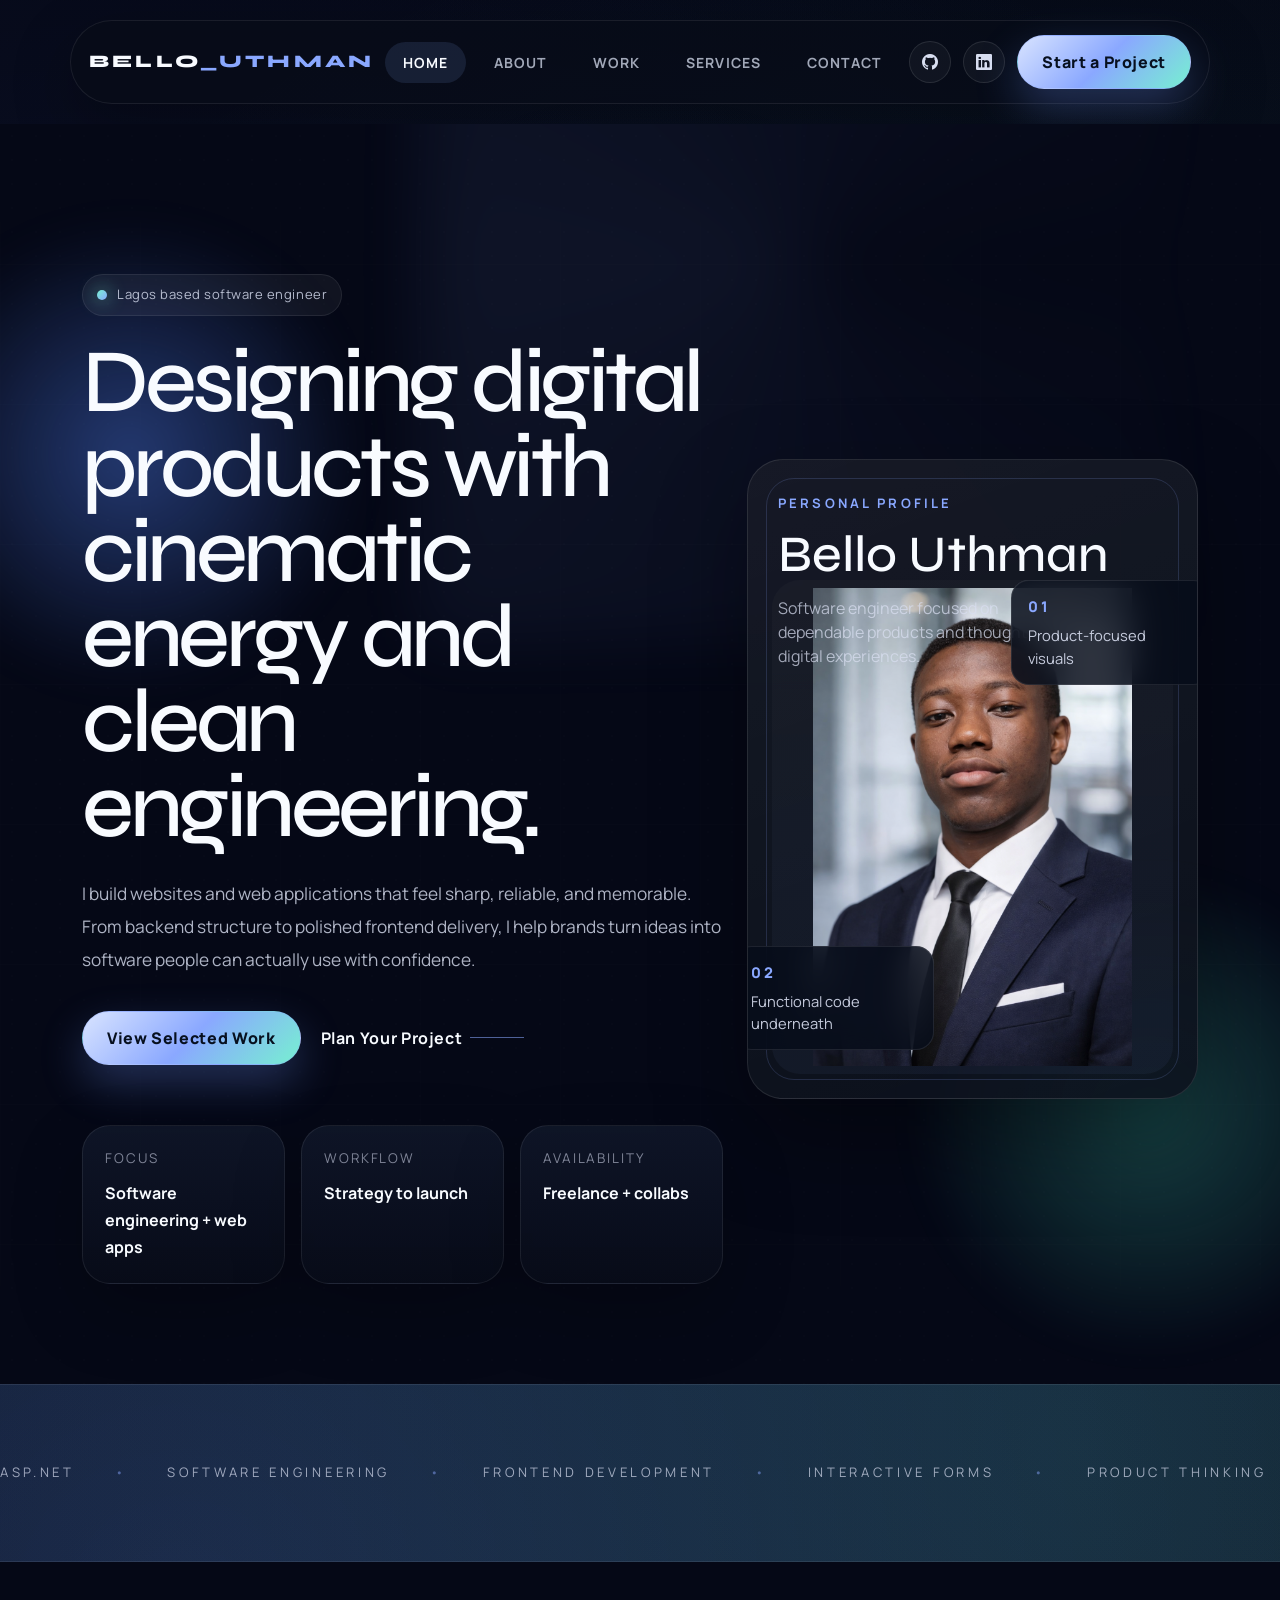
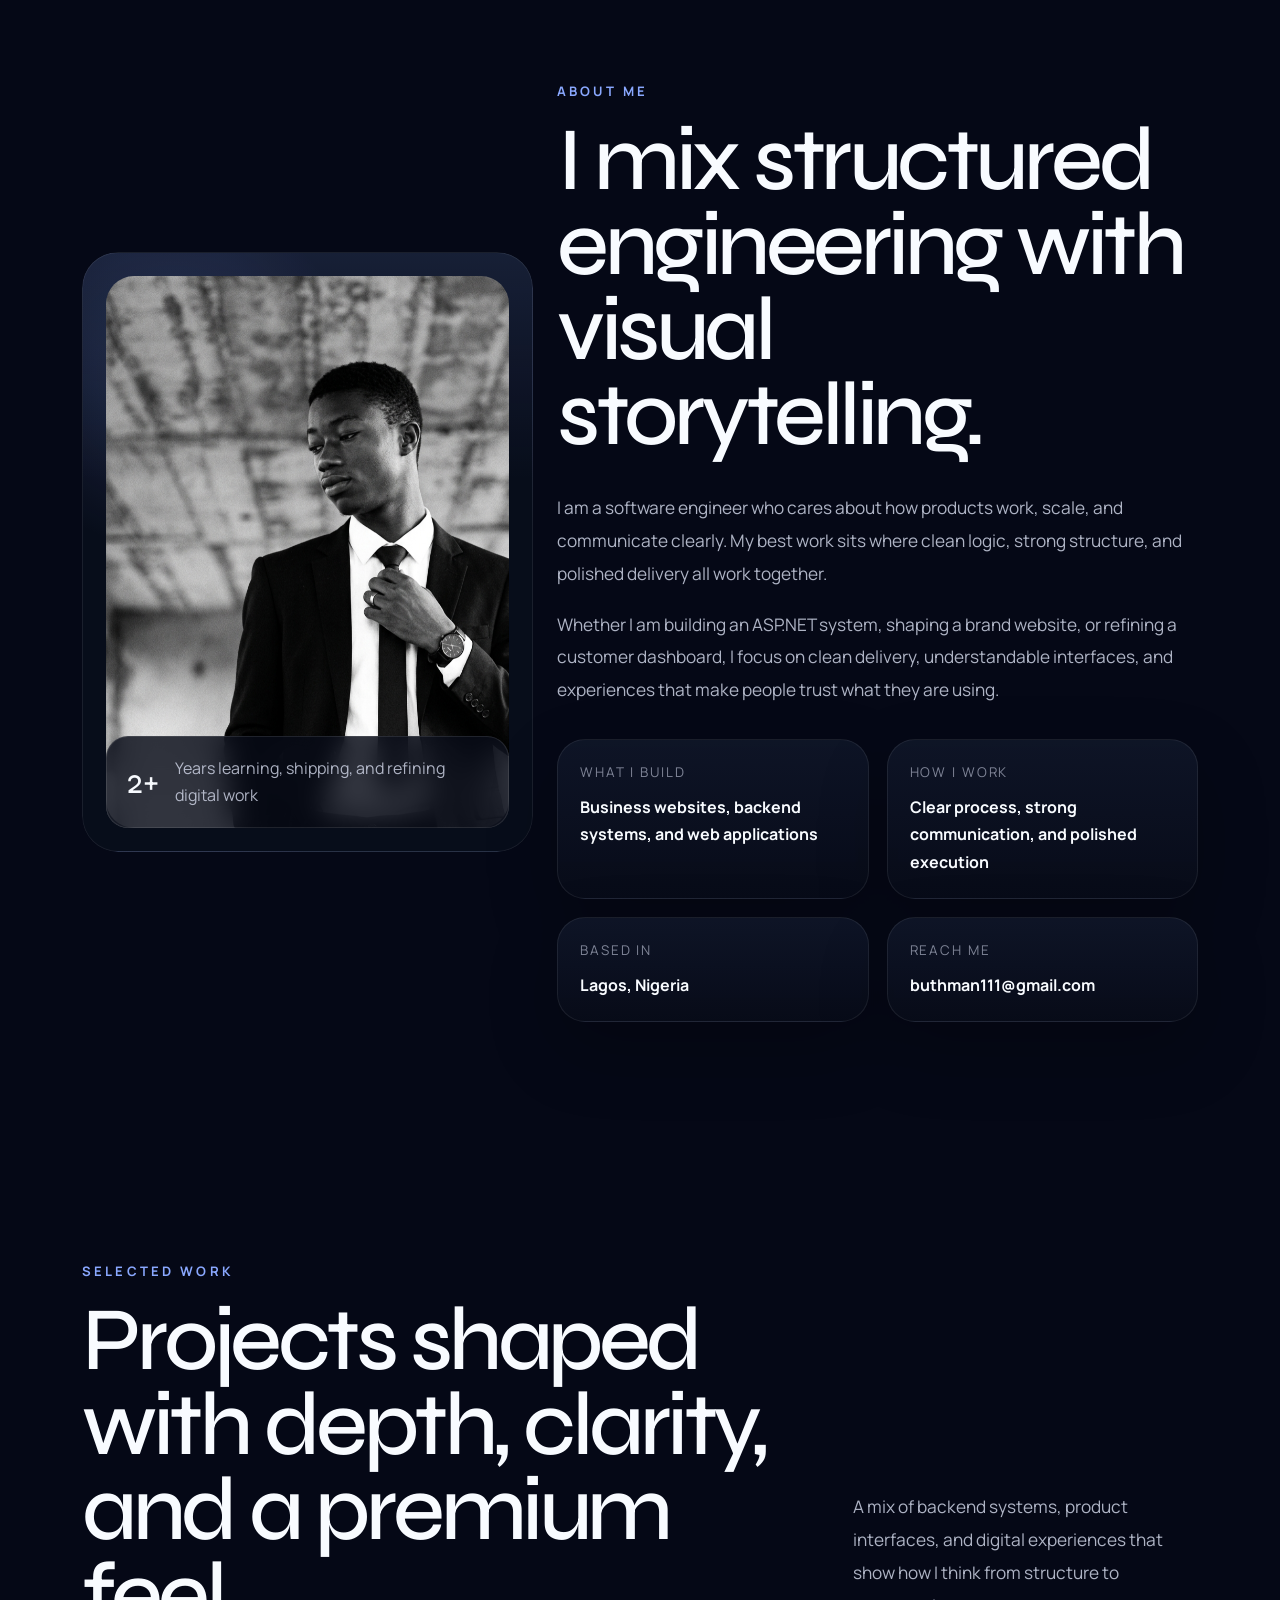
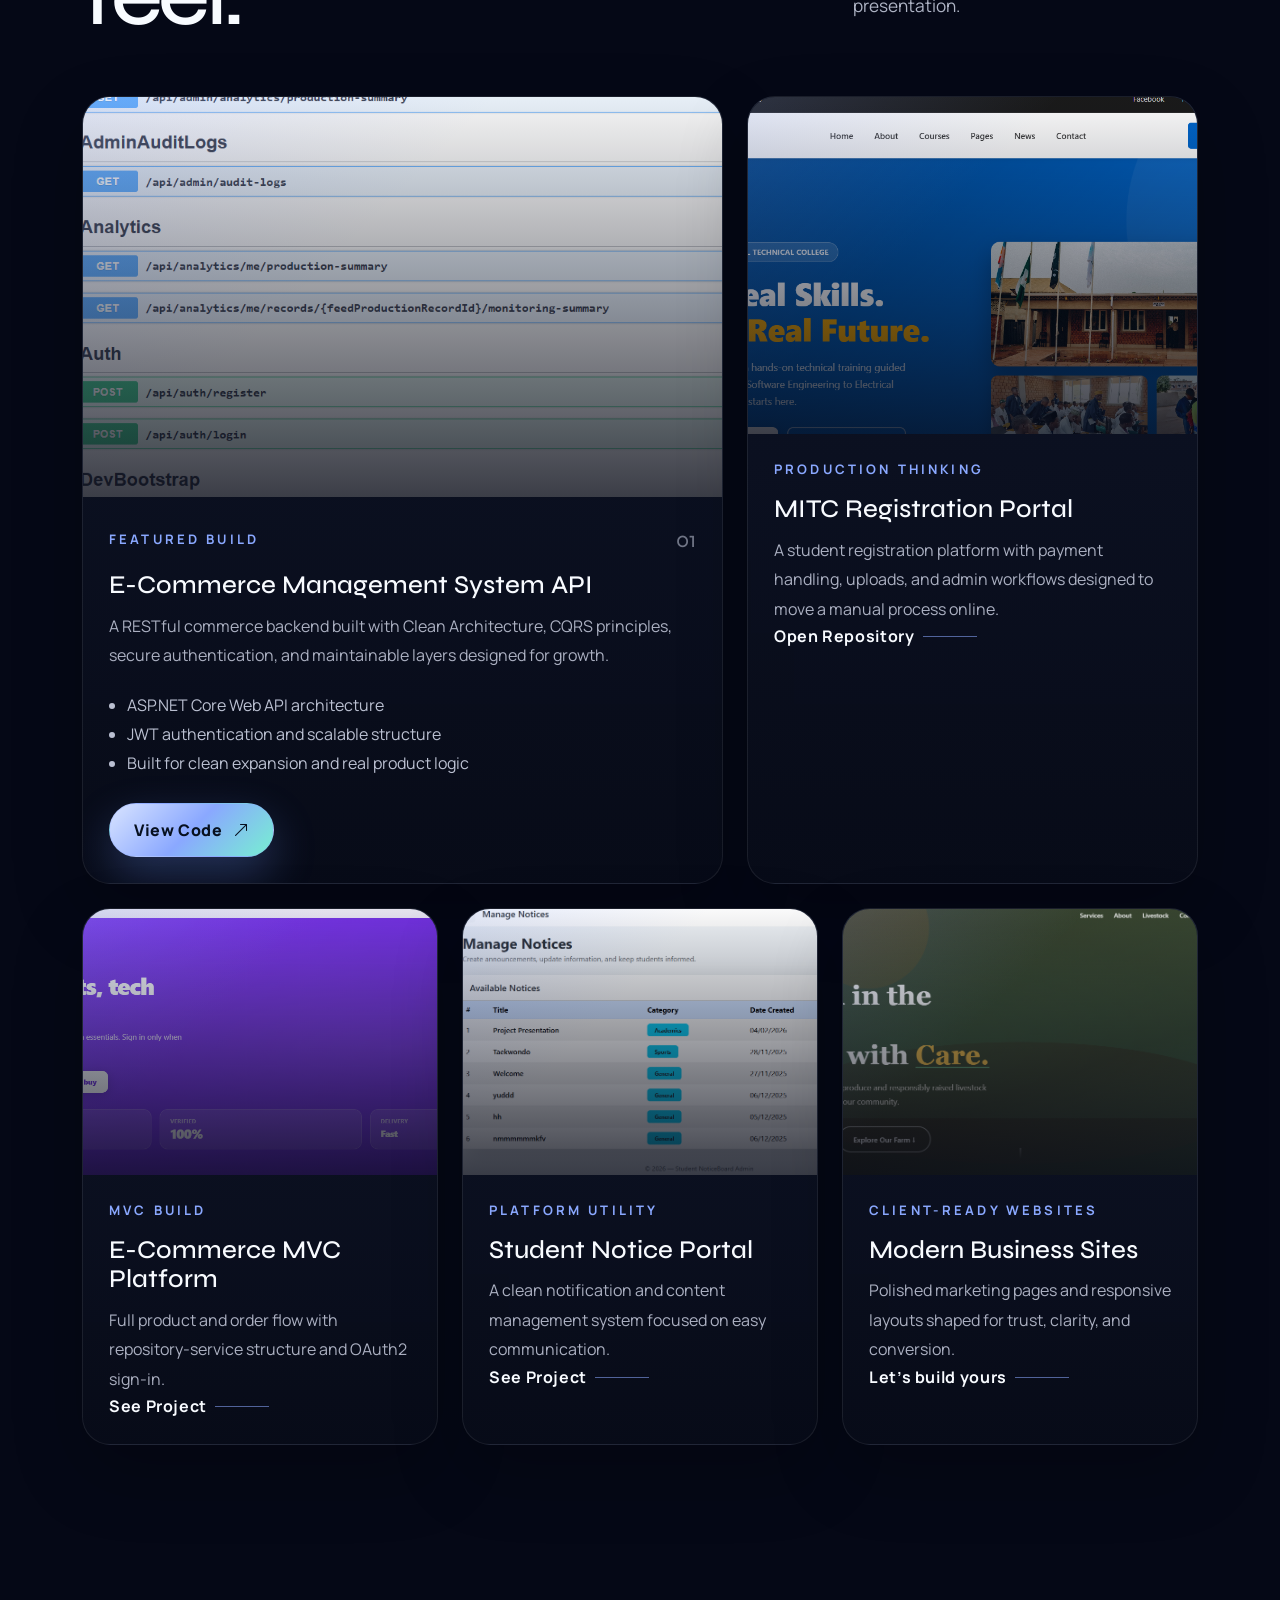
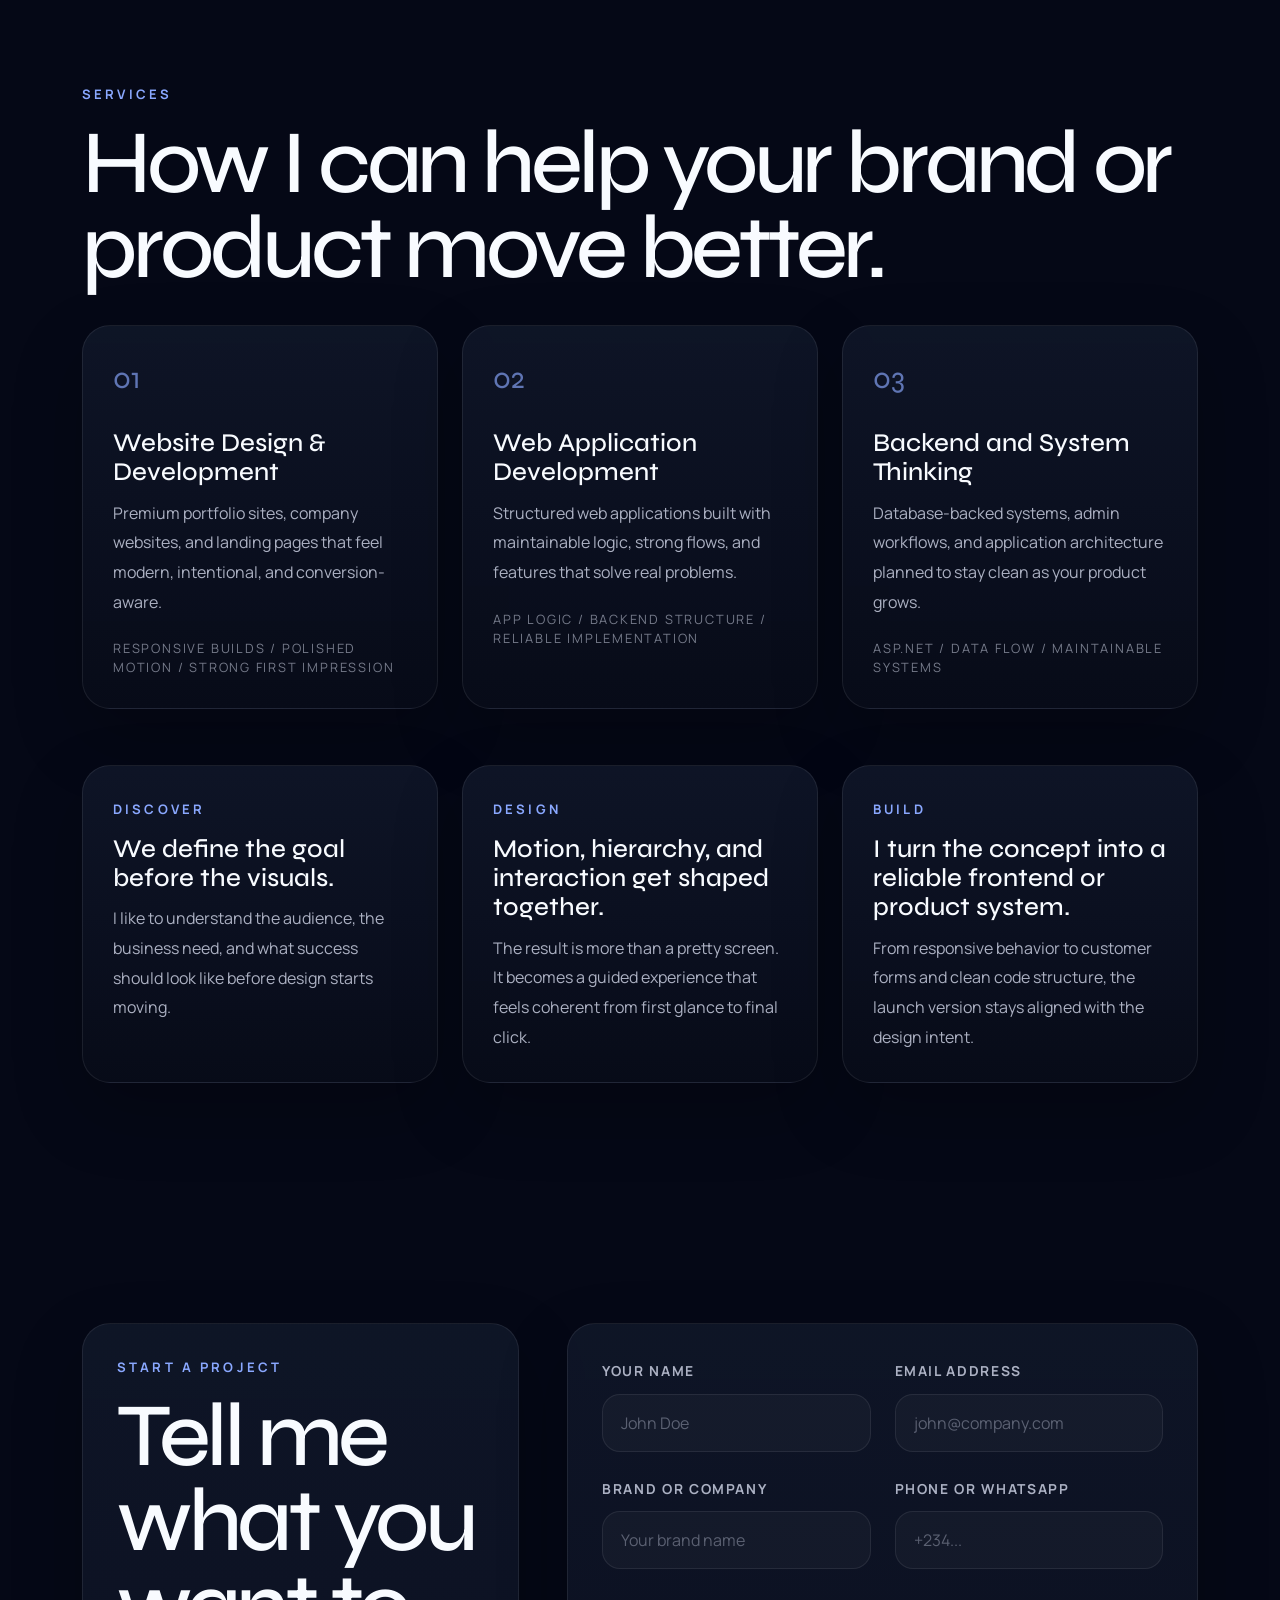
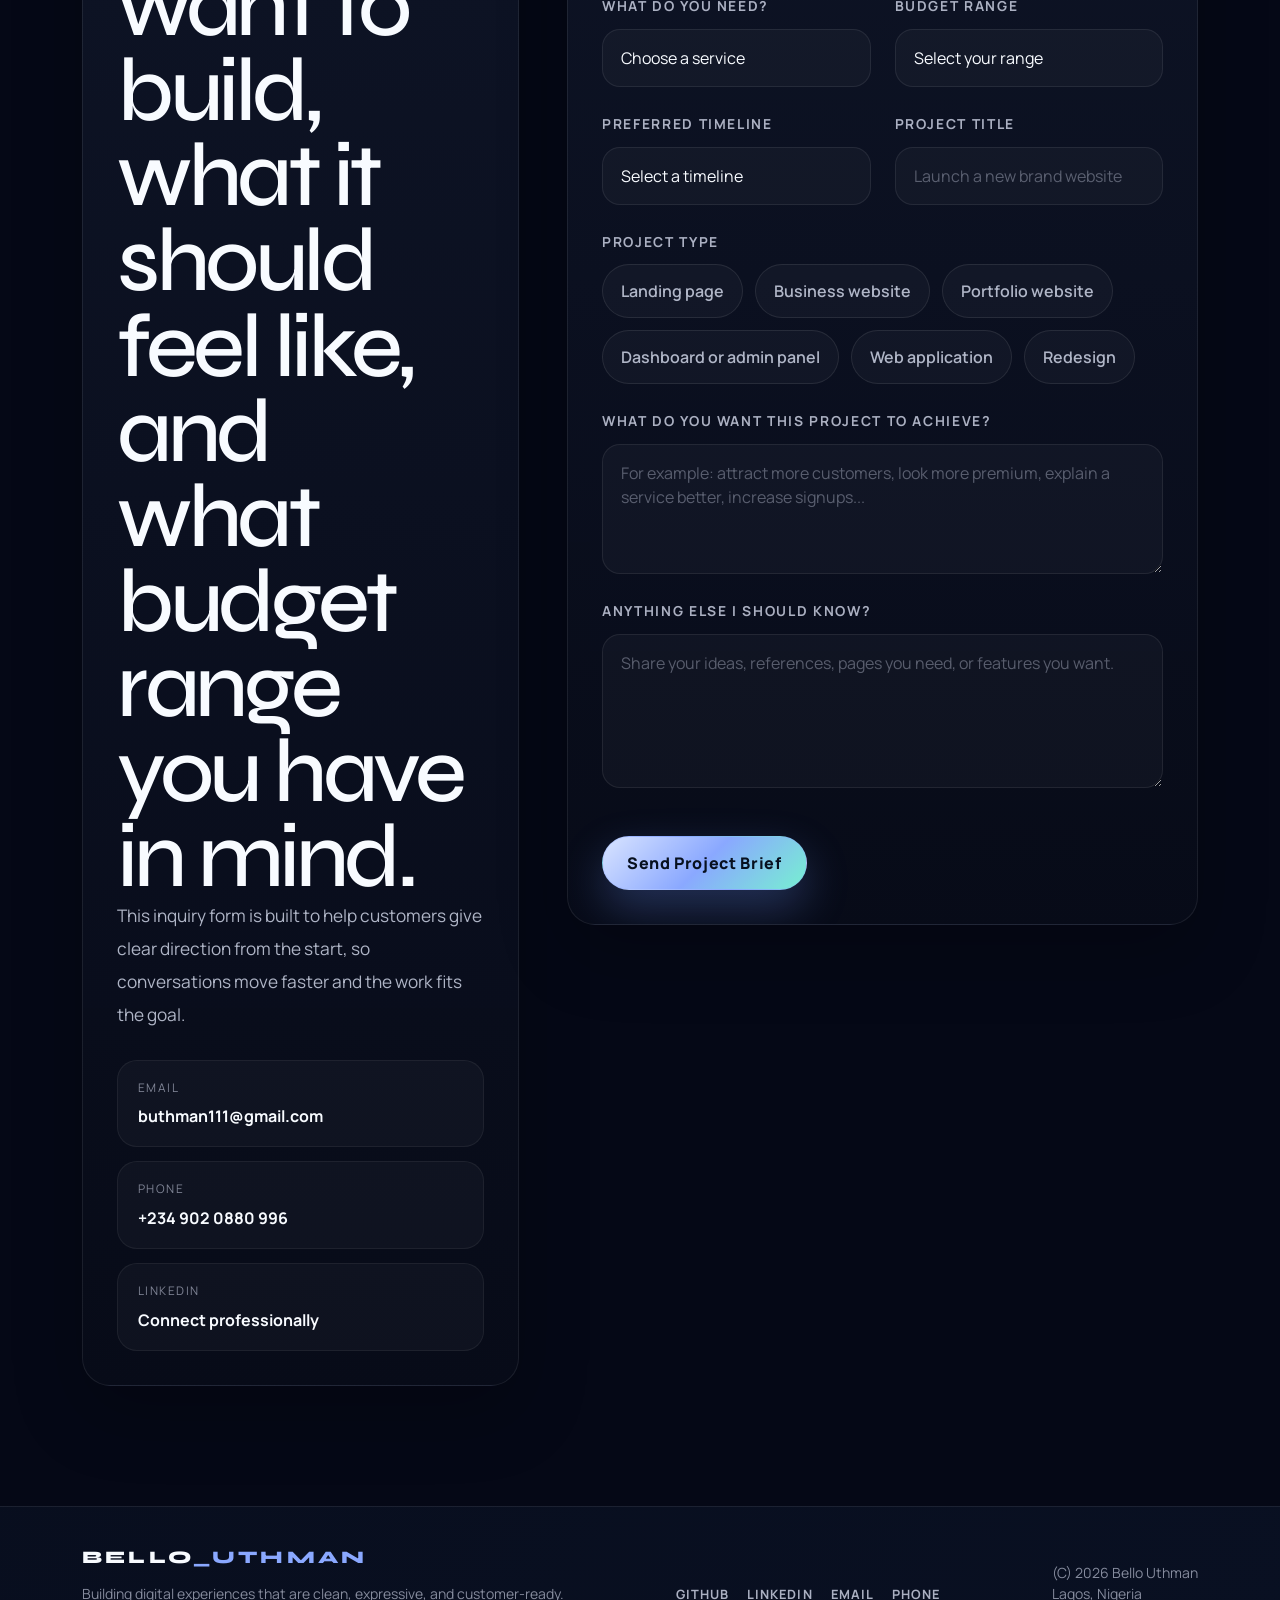
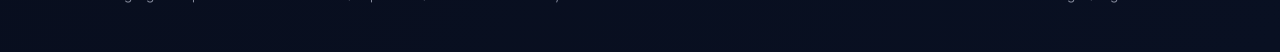
==== commit 766acf40: "Remove Some uneccesary text" ====
--- a/index.html
+++ b/index.html
@@ -506,7 +506,6 @@
 
                   <div class="col-12 d-flex flex-column flex-sm-row align-items-sm-center gap-3">
                     <button type="submit" class="magnetic-btn primary-action submit-action">Send Project Brief</button>
-                    <p class="form-note mb-0">No PHP setup is needed. This form sends directly to your email through FormSubmit.</p>
                   </div>
                 </div>
               </form>
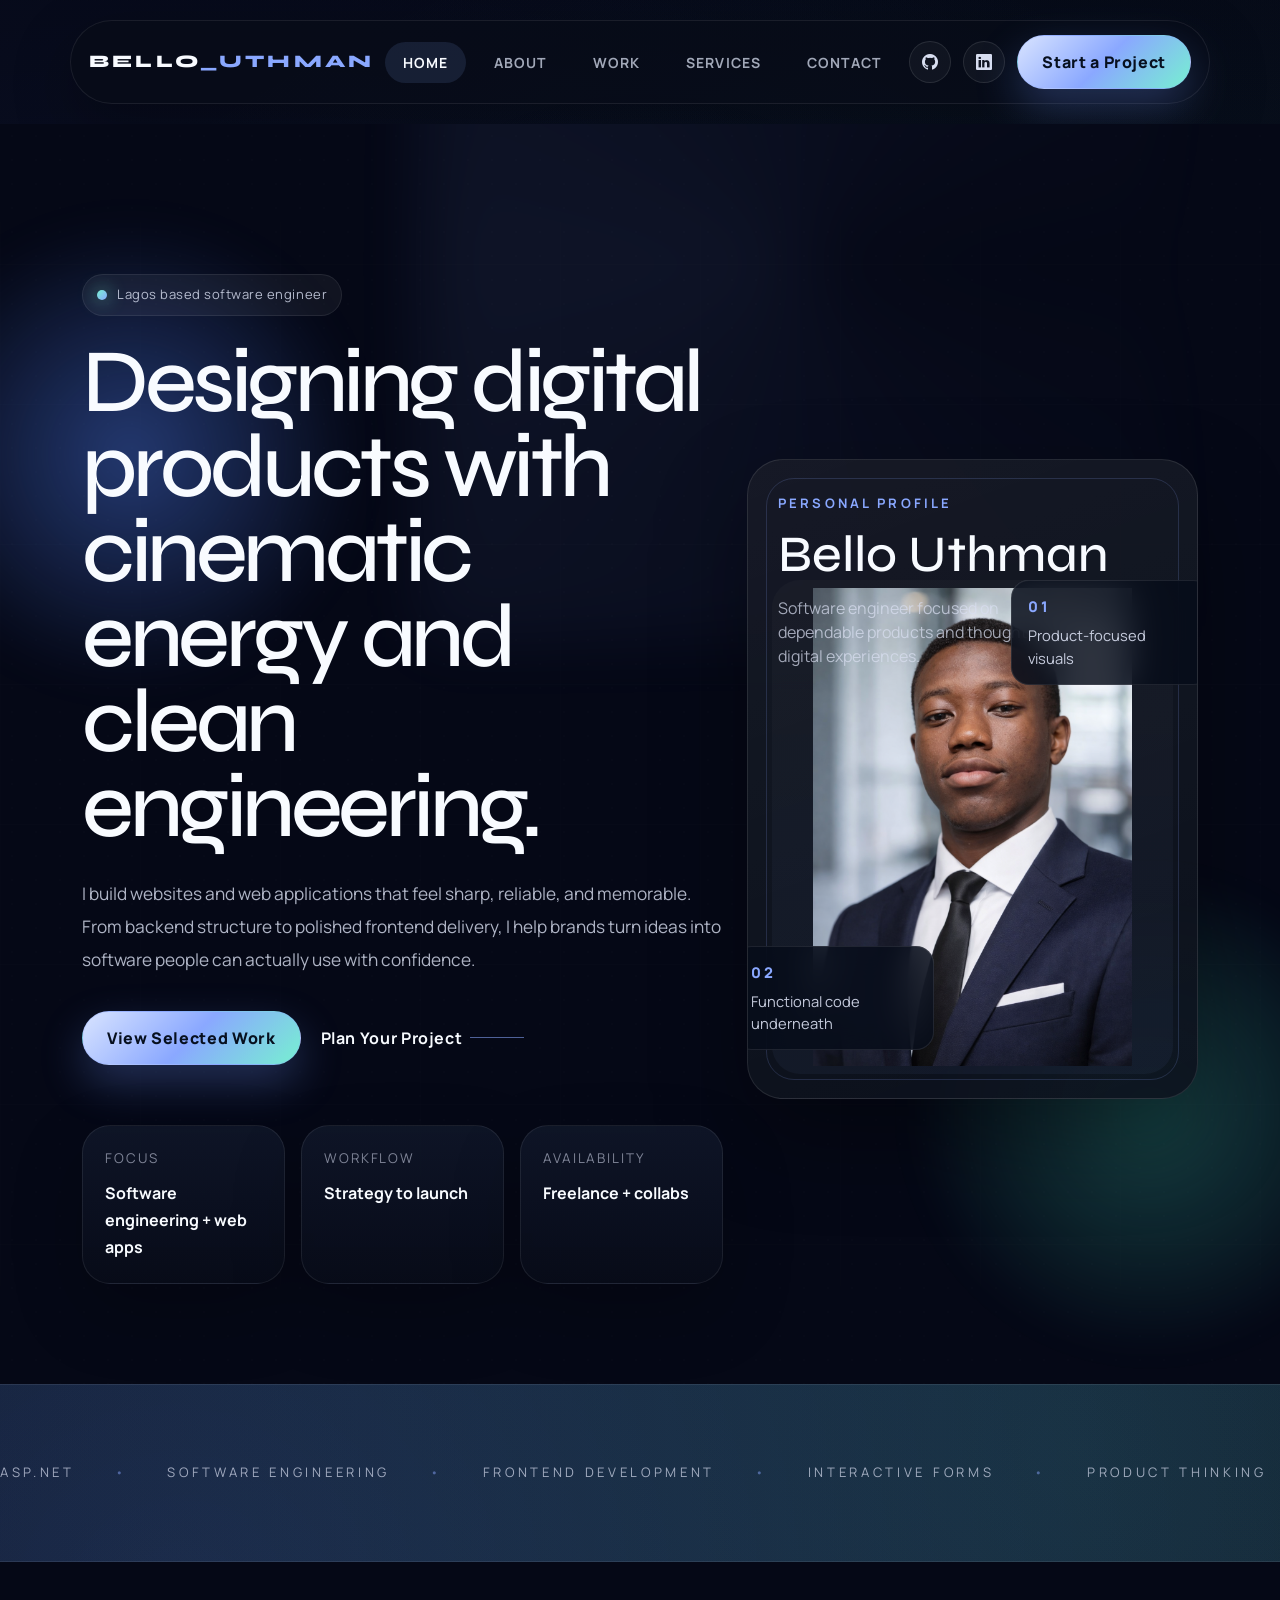
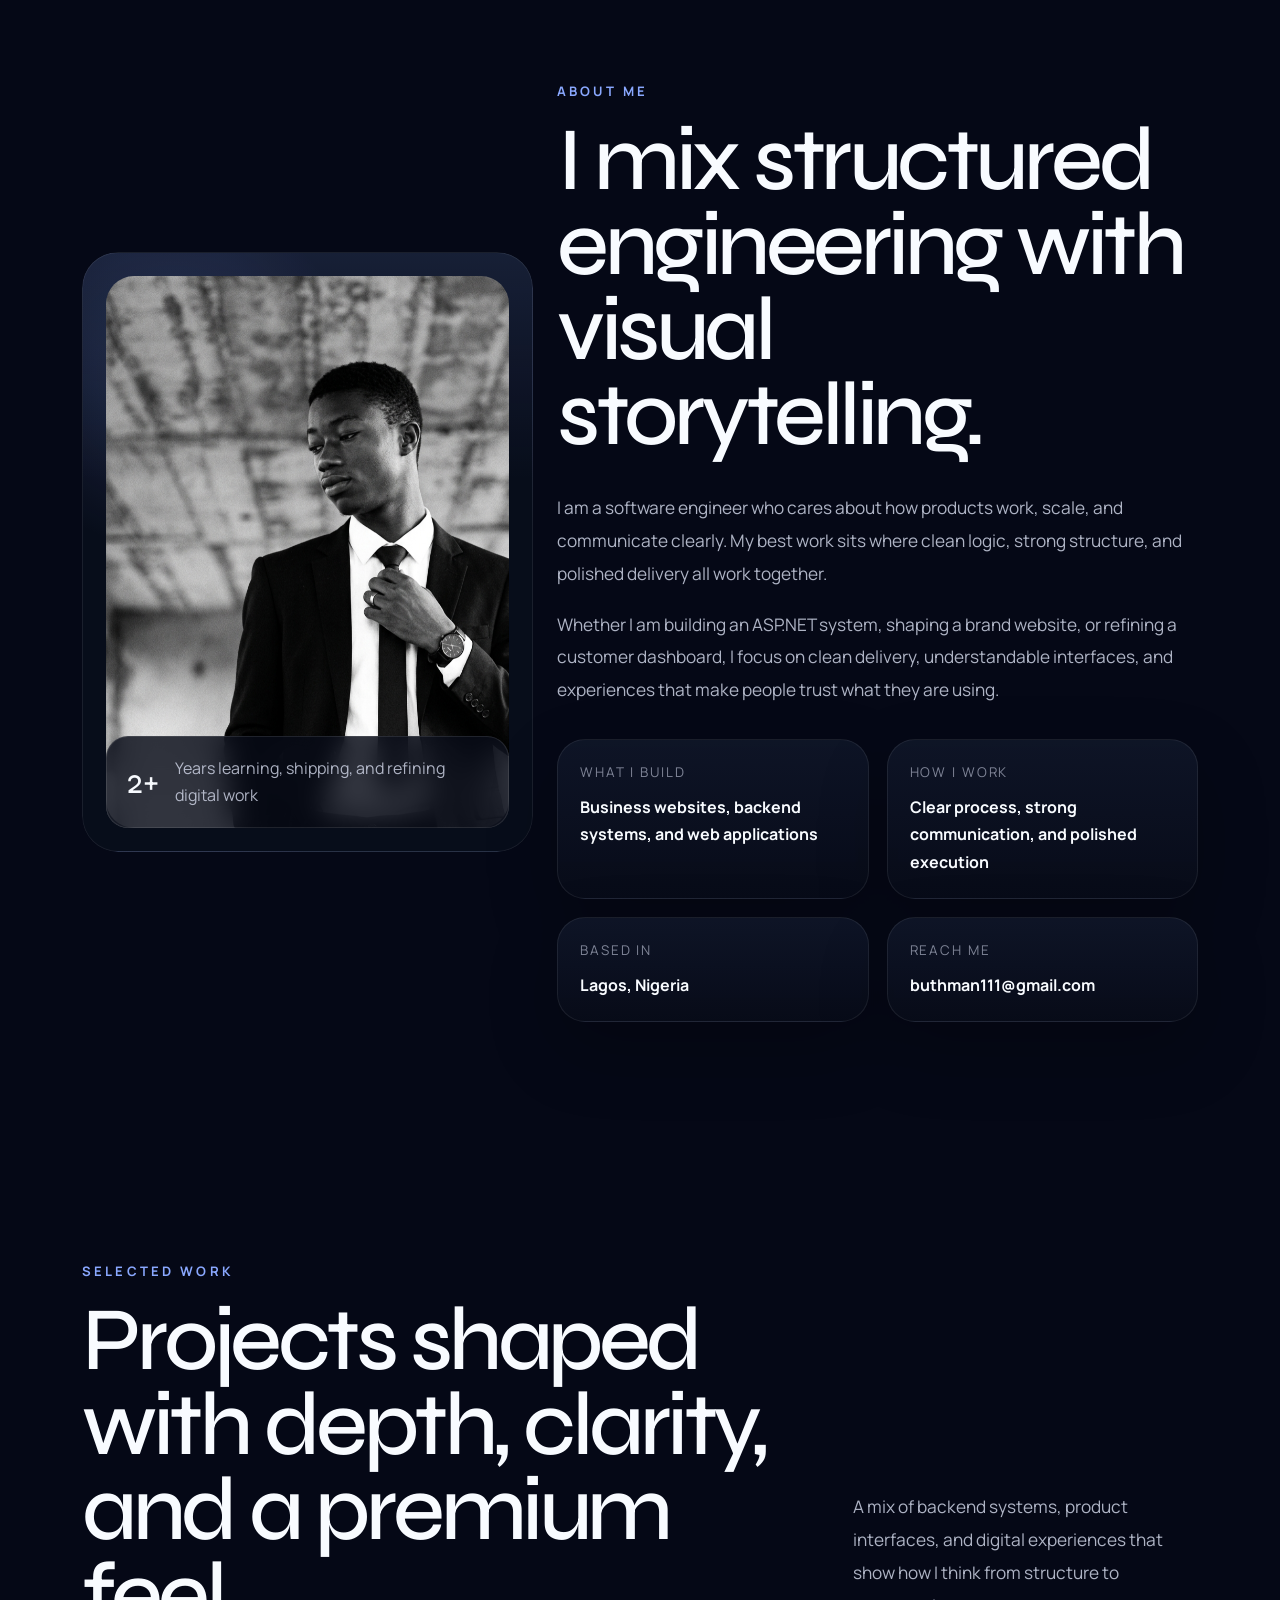
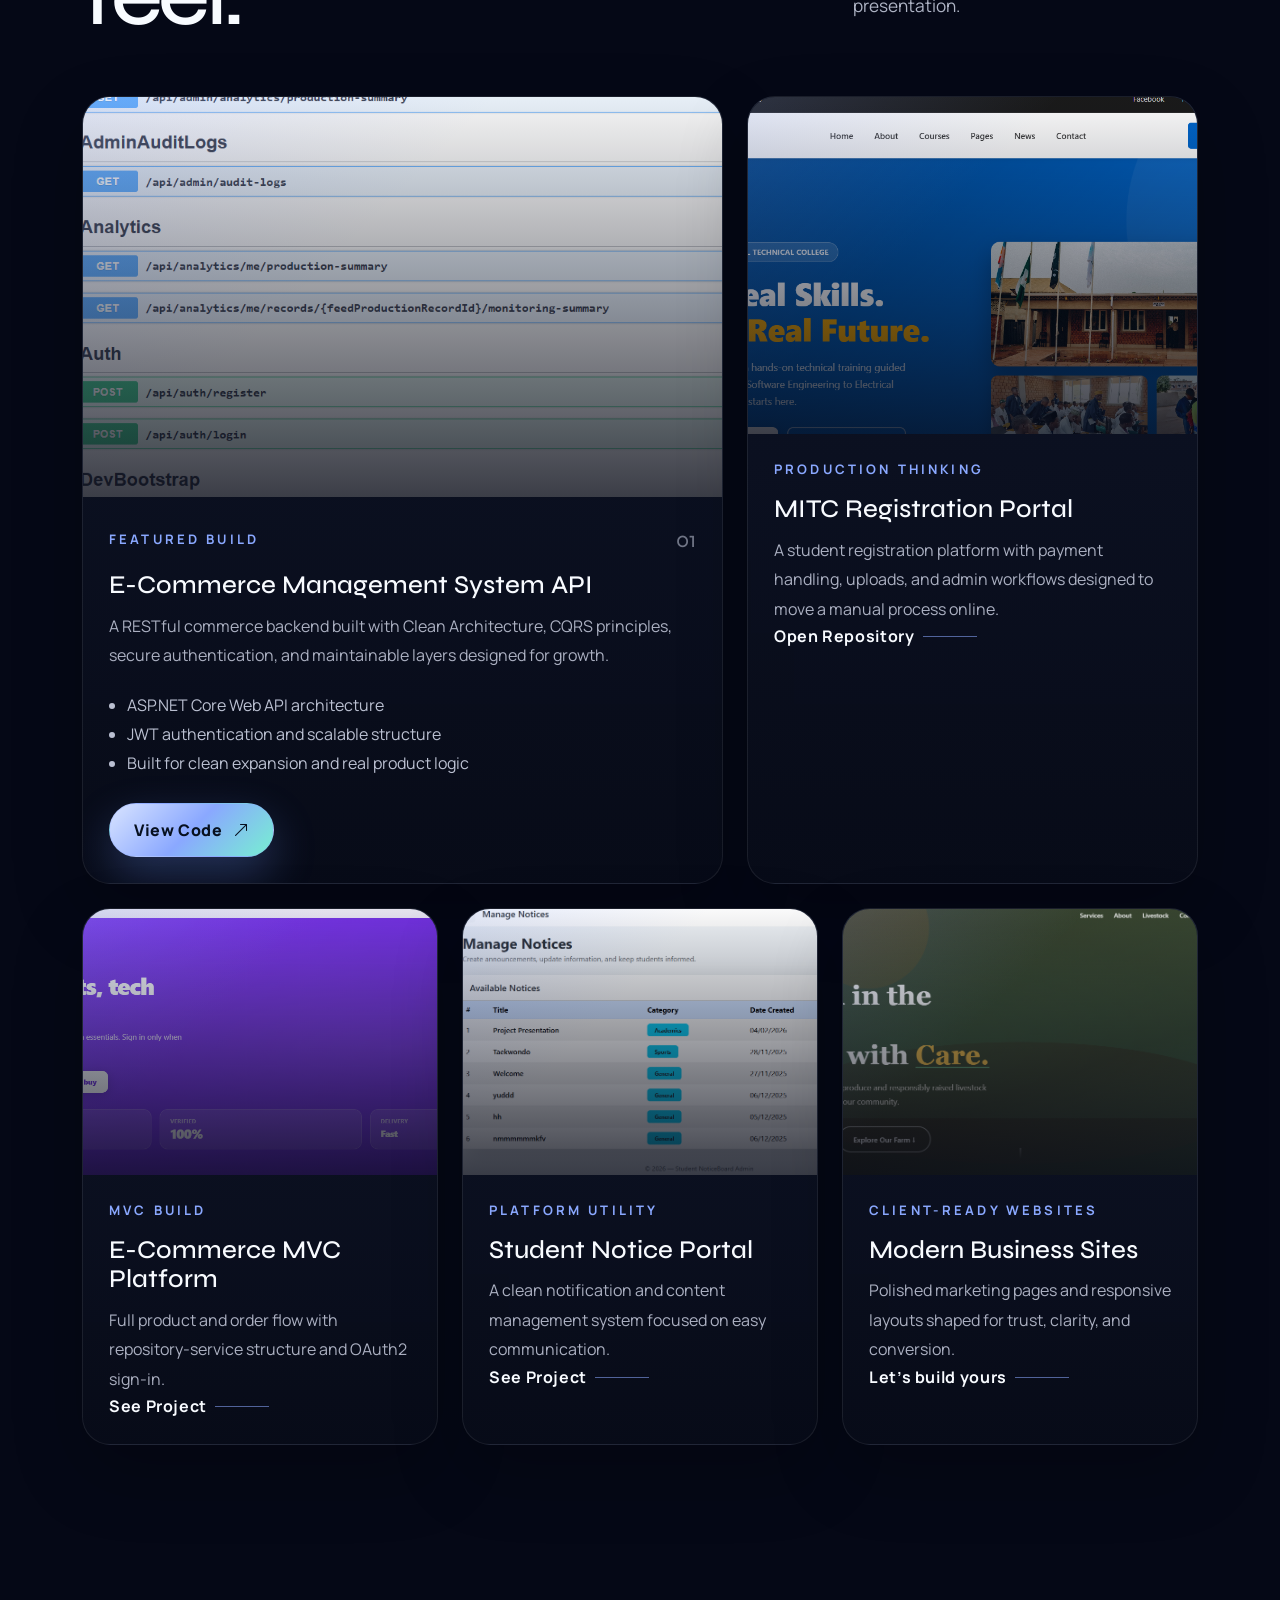
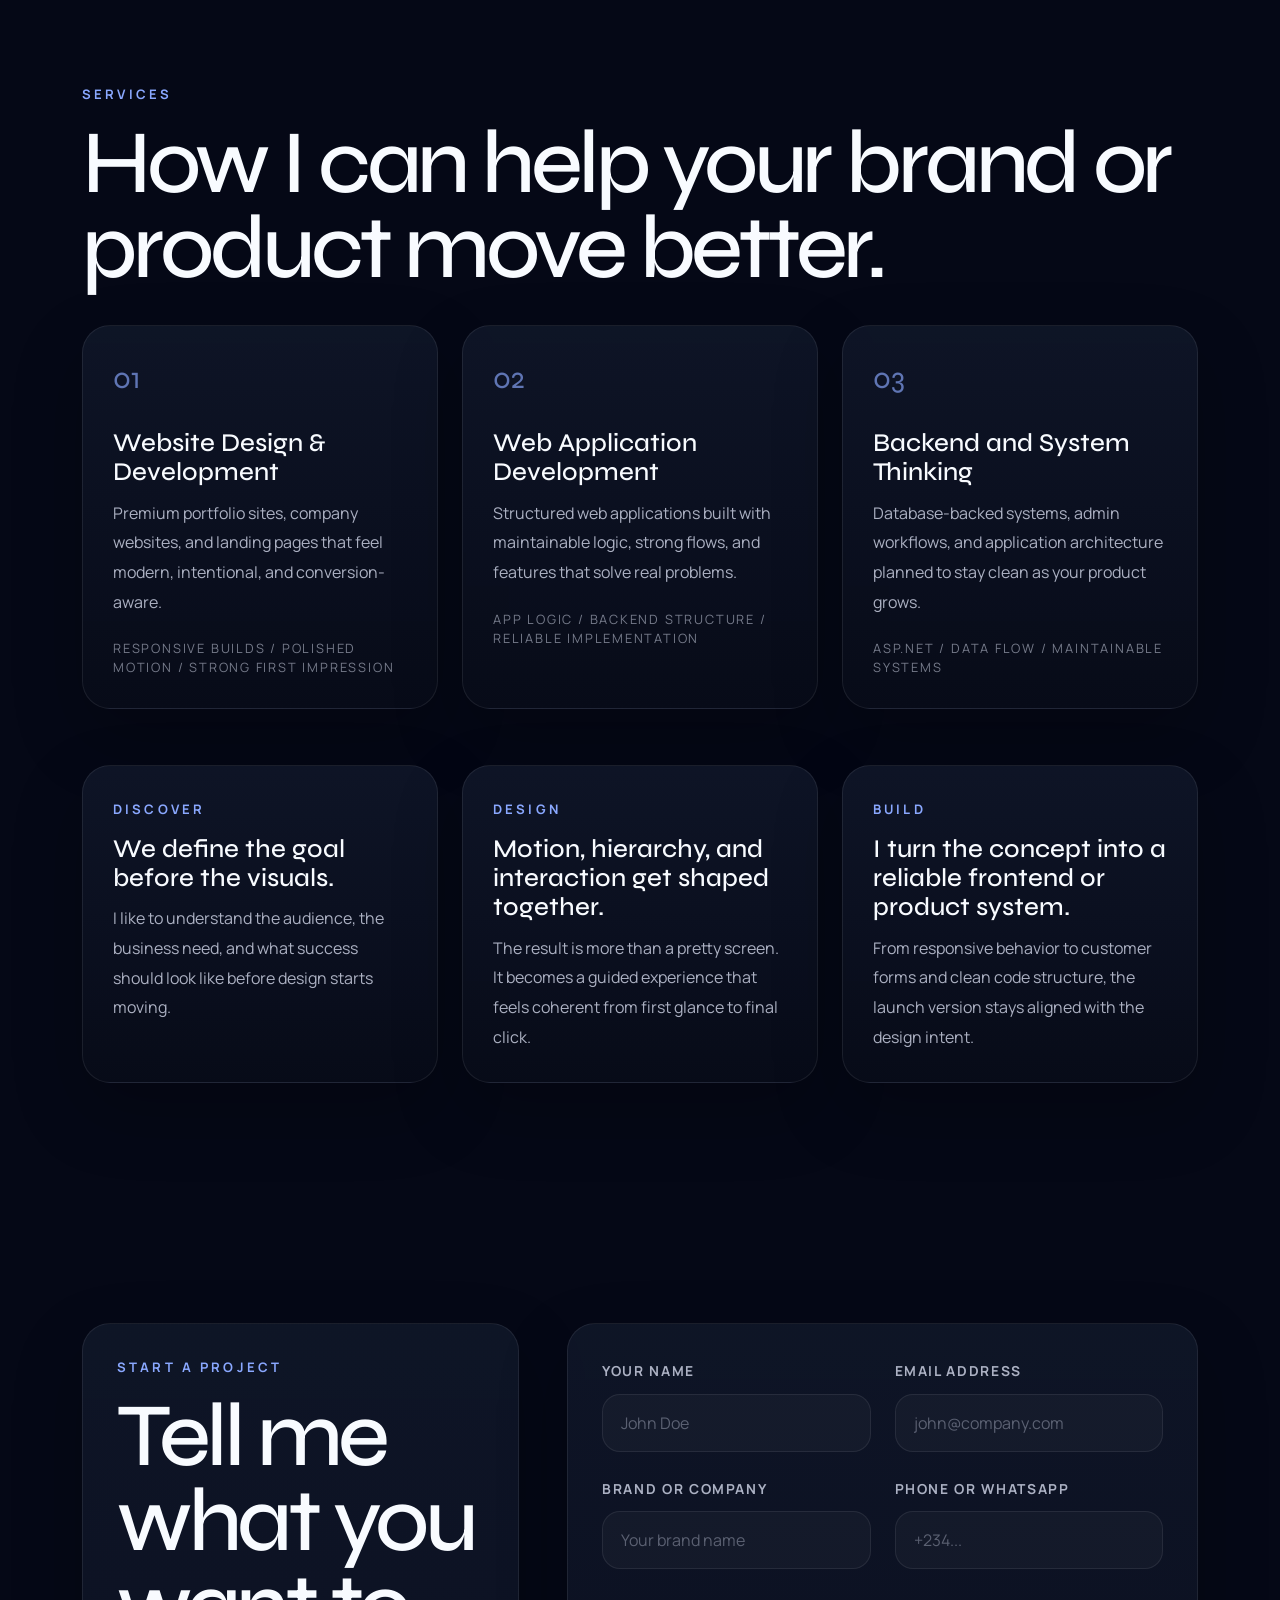
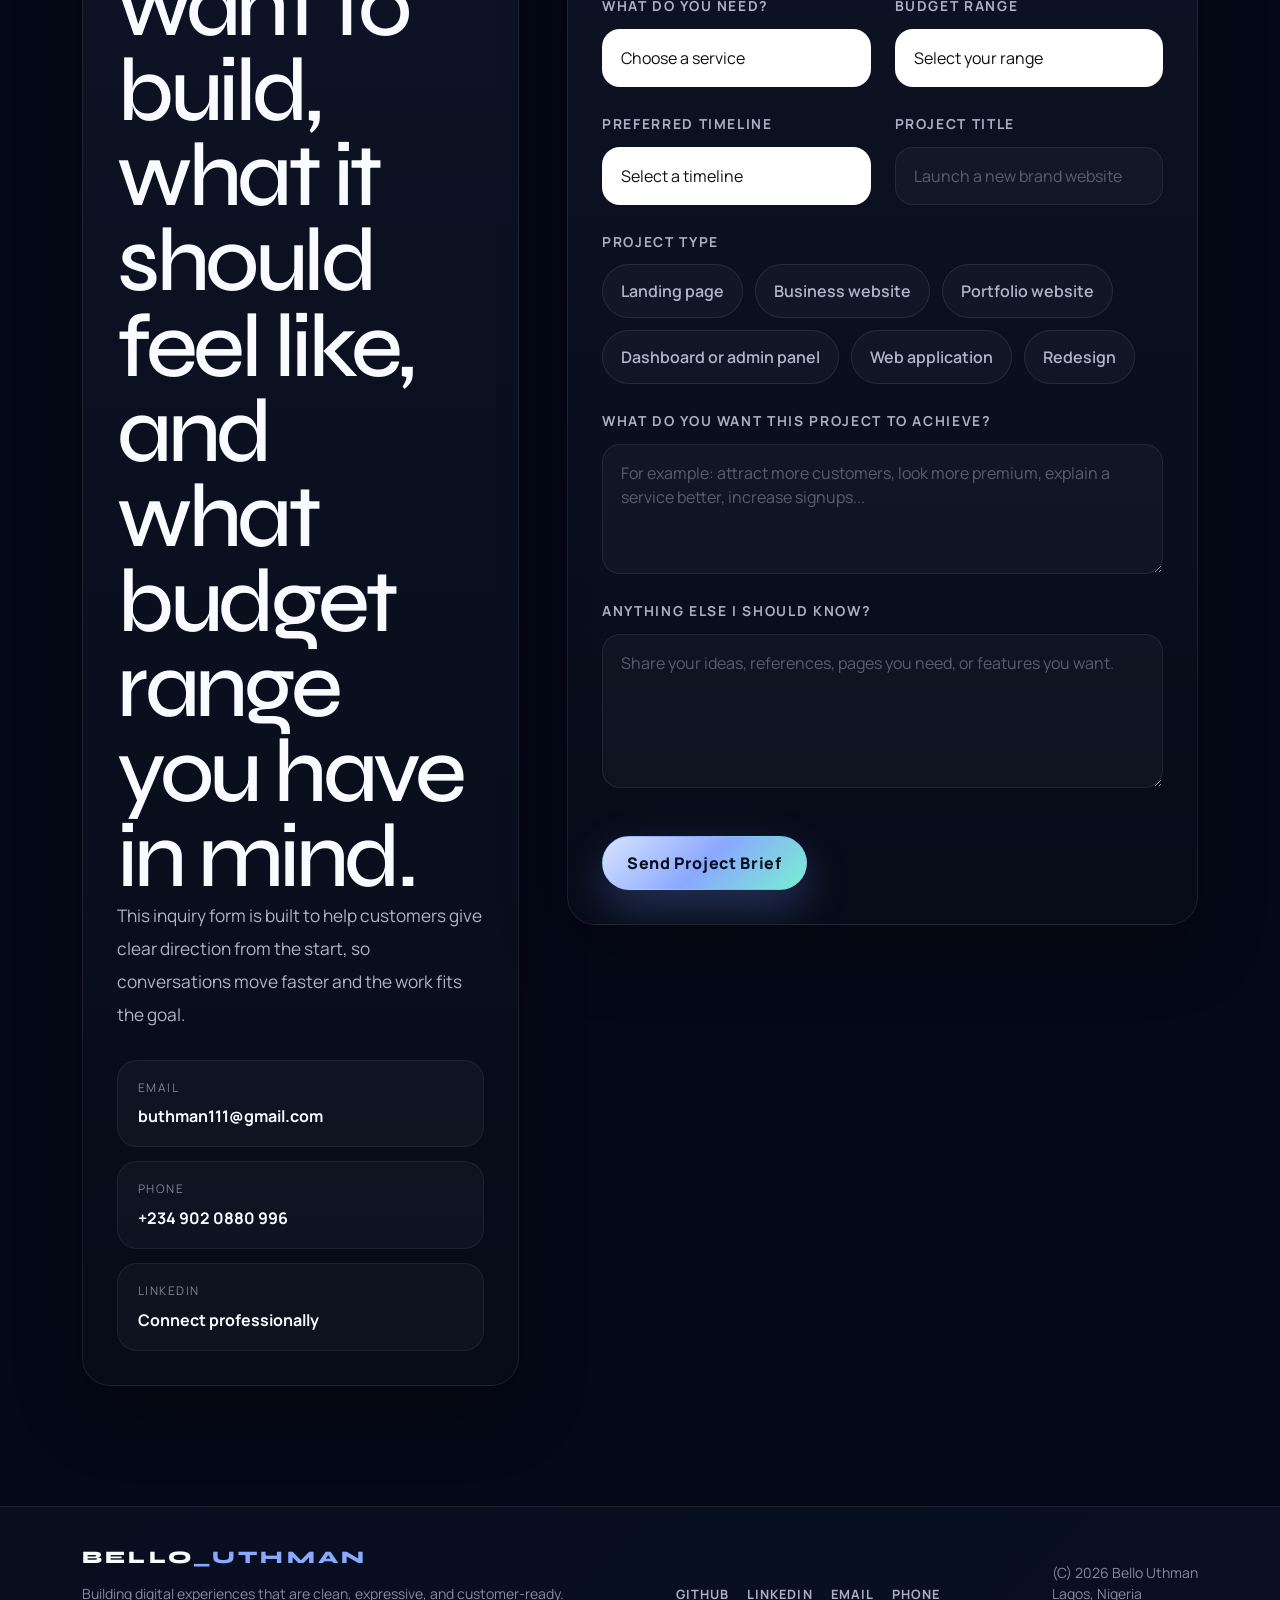
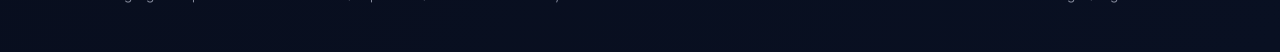
==== commit 7eea48dd: "fix contactissue" ====
--- a/index.html
+++ b/index.html
@@ -399,6 +399,10 @@
               <form id="contactForm" class="brief-form" action="https://formsubmit.co/buthman111@gmail.com" method="POST">
                 <input type="hidden" name="_captcha" value="false">
                 <input type="hidden" name="_template" value="table">
+                <input type="hidden" name="_subject" id="formSubject" value="Portfolio Inquiry">
+                <input type="hidden" name="_next" id="formNext" value="">
+                <input type="text" name="_honey" style="display:none">
+                <input type="hidden" name="project_scope" id="projectScopeSummary" value="Not specified">
                 <div class="row g-4">
                   <div class="col-md-6">
                     <label class="form-label" for="name">Your name</label>
--- a/assets/css/main.css
+++ b/assets/css/main.css
@@ -2205,6 +2205,11 @@
 .contact .contact-form .form-control::placeholder,
 .contact .contact-form .form-select::placeholder {
   color: color-mix(in srgb, var(--default-color), transparent 50%);
+}
+
+.contact .contact-form .form-select option {
+  color: #111111;
+  background-color: #ffffff;
 }
 
 .contact .contact-form .btn {
@@ -3311,6 +3316,16 @@
   box-shadow: none;
 }
 
+.motion-home .brief-form .form-select {
+  background-color: #ffffff;
+  color: #111111;
+}
+
+.motion-home .brief-form .form-select option {
+  background-color: #ffffff;
+  color: #111111;
+}
+
 .motion-home .brief-form .form-control::placeholder {
   color: rgba(216, 222, 240, 0.36);
 }
@@ -3318,8 +3333,17 @@
 .motion-home .brief-form .form-control:focus,
 .motion-home .brief-form .form-select:focus {
   border-color: rgba(138, 168, 255, 0.5);
+  box-shadow: 0 0 0 0.24rem rgba(138, 168, 255, 0.12);
+}
+
+.motion-home .brief-form .form-control:focus {
   background: rgba(255, 255, 255, 0.04);
-  box-shadow: 0 0 0 0.24rem rgba(138, 168, 255, 0.12);
+  color: var(--heading-color);
+}
+
+.motion-home .brief-form .form-select:focus {
+  background: #ffffff;
+  color: #111111;
 }
 
 .motion-home .scope-options {
